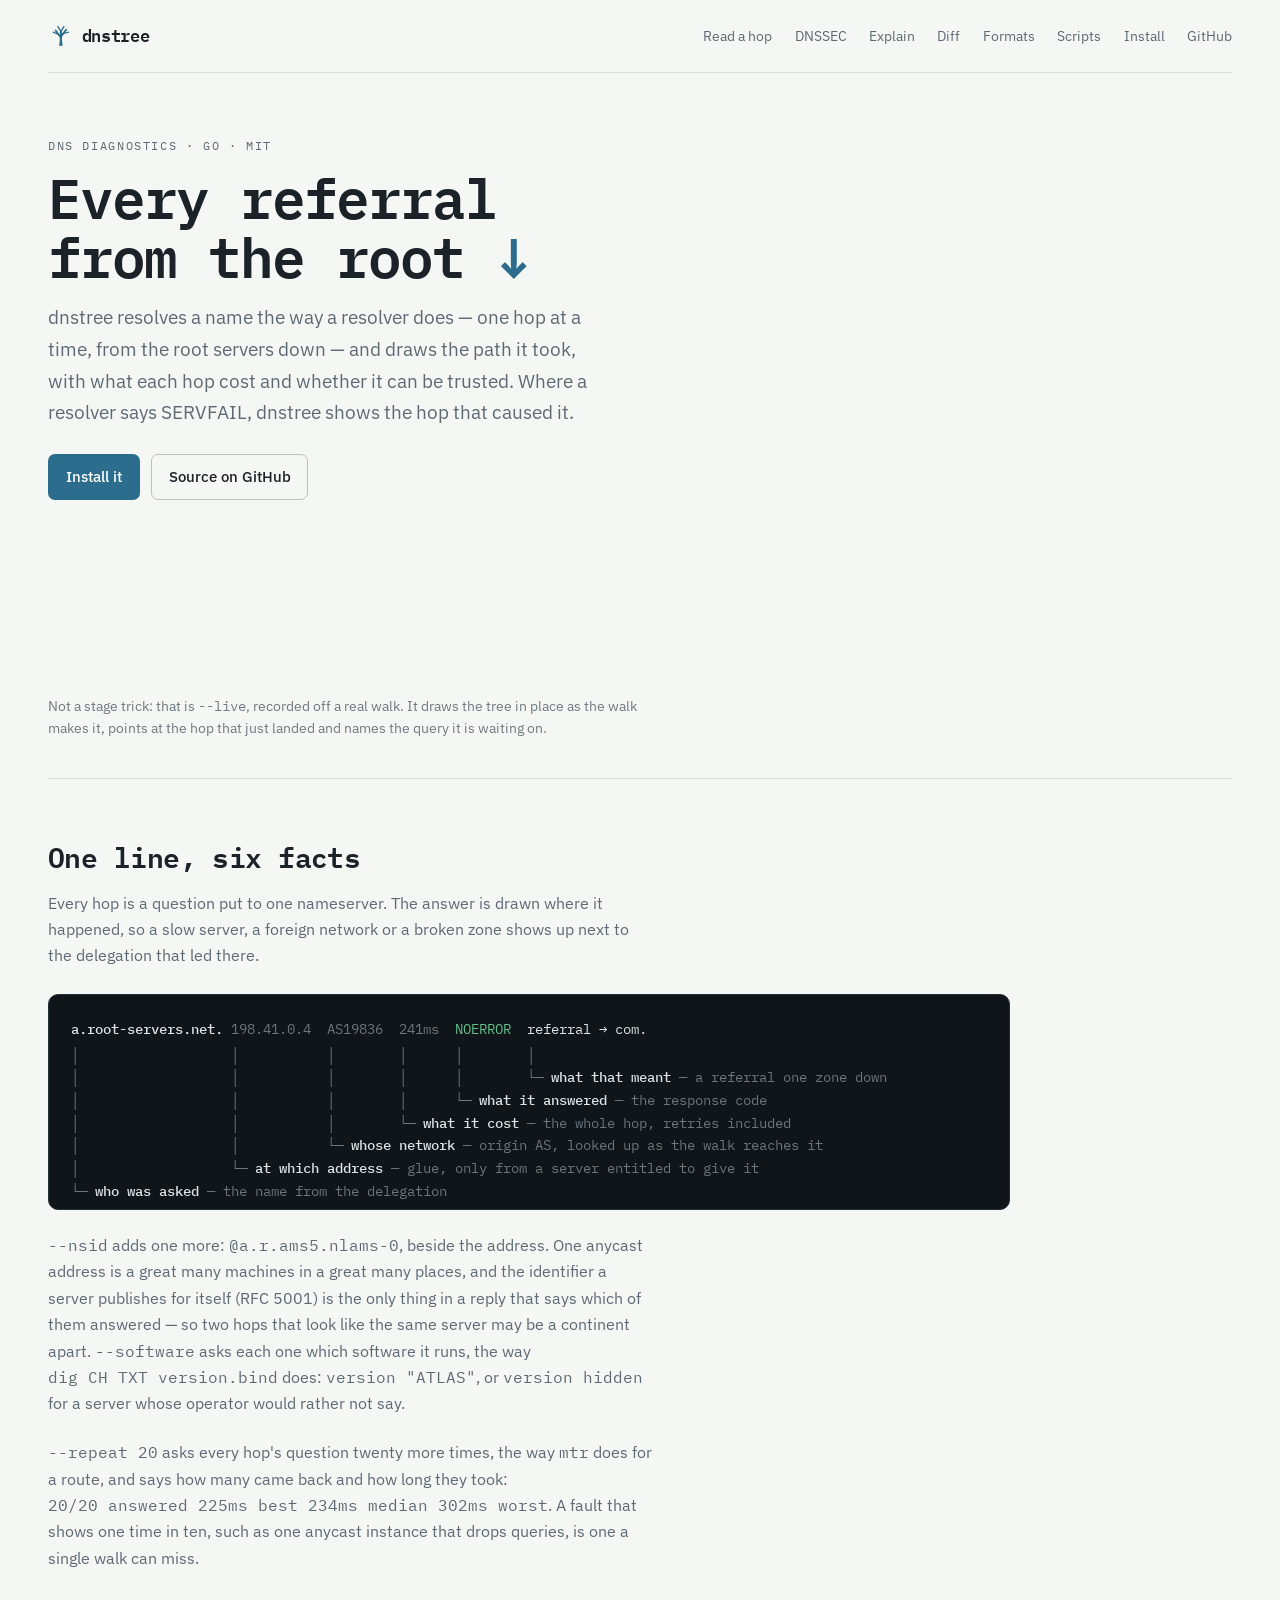
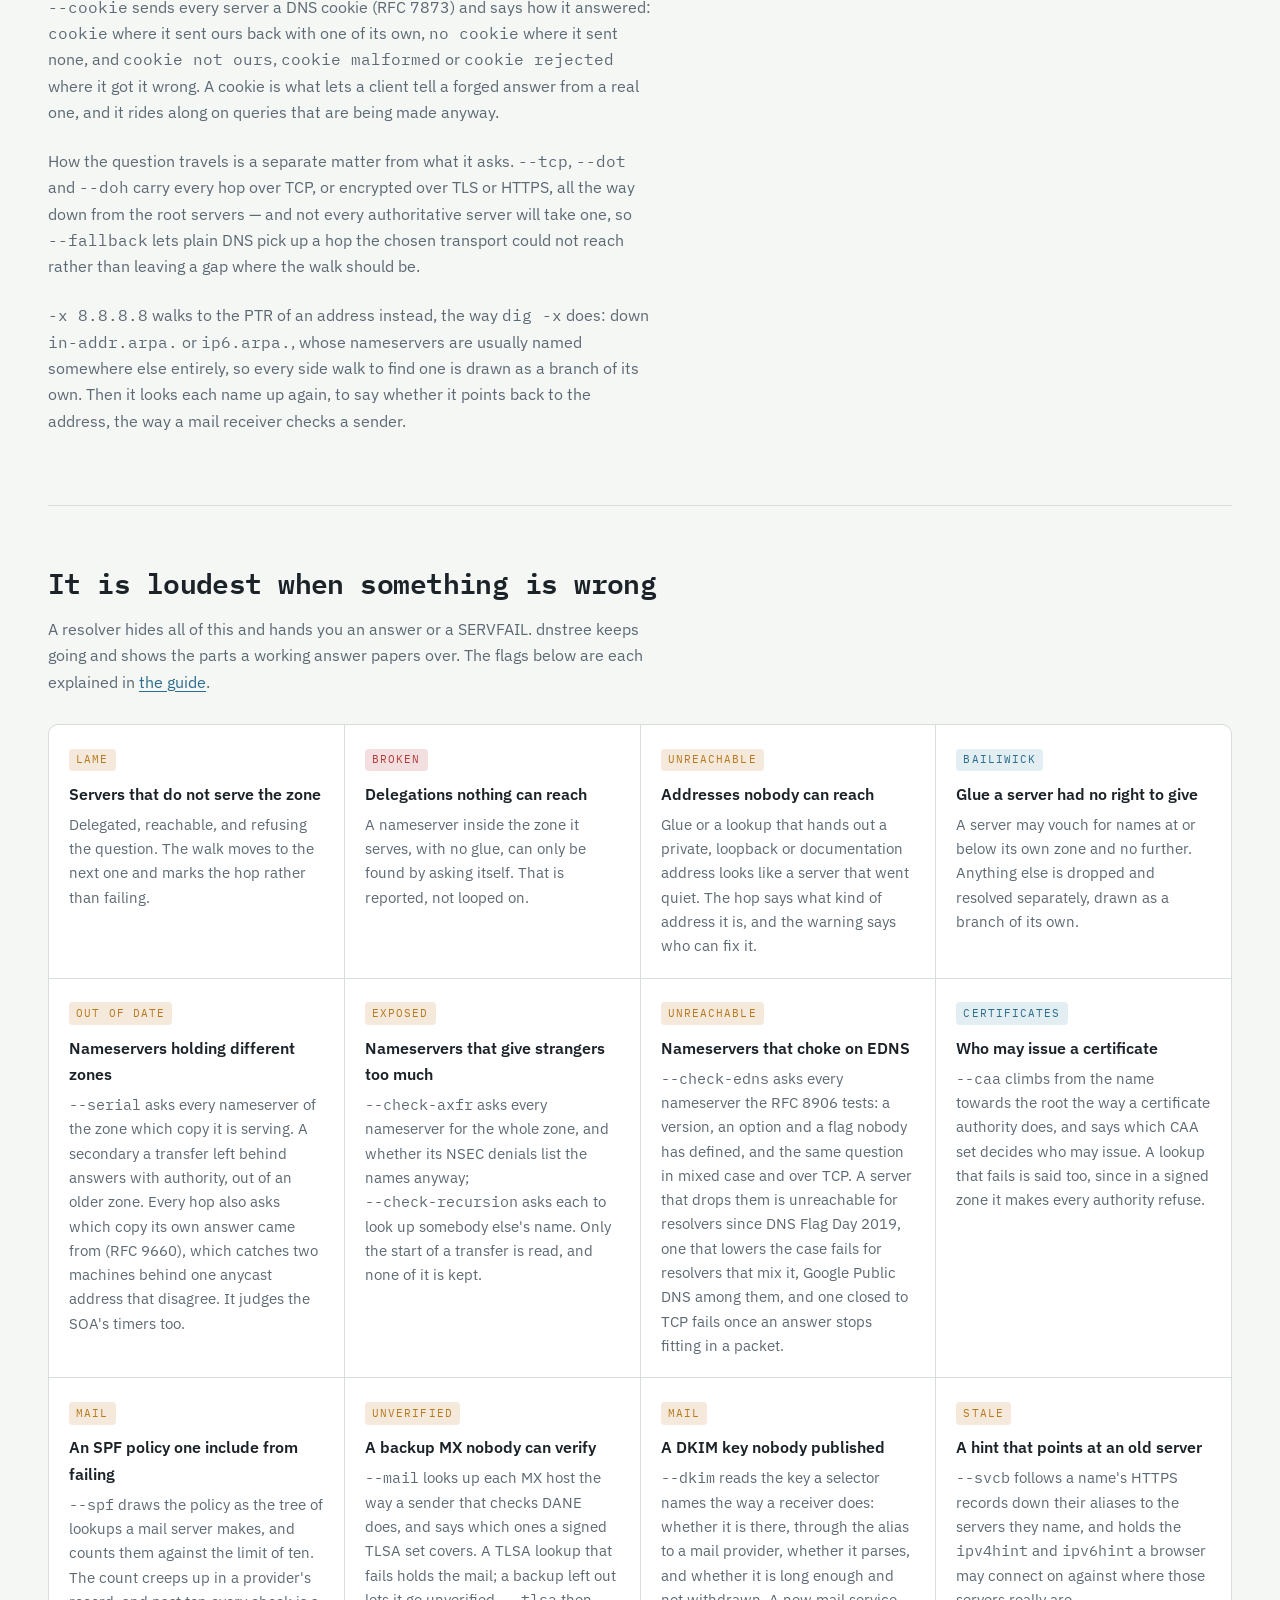
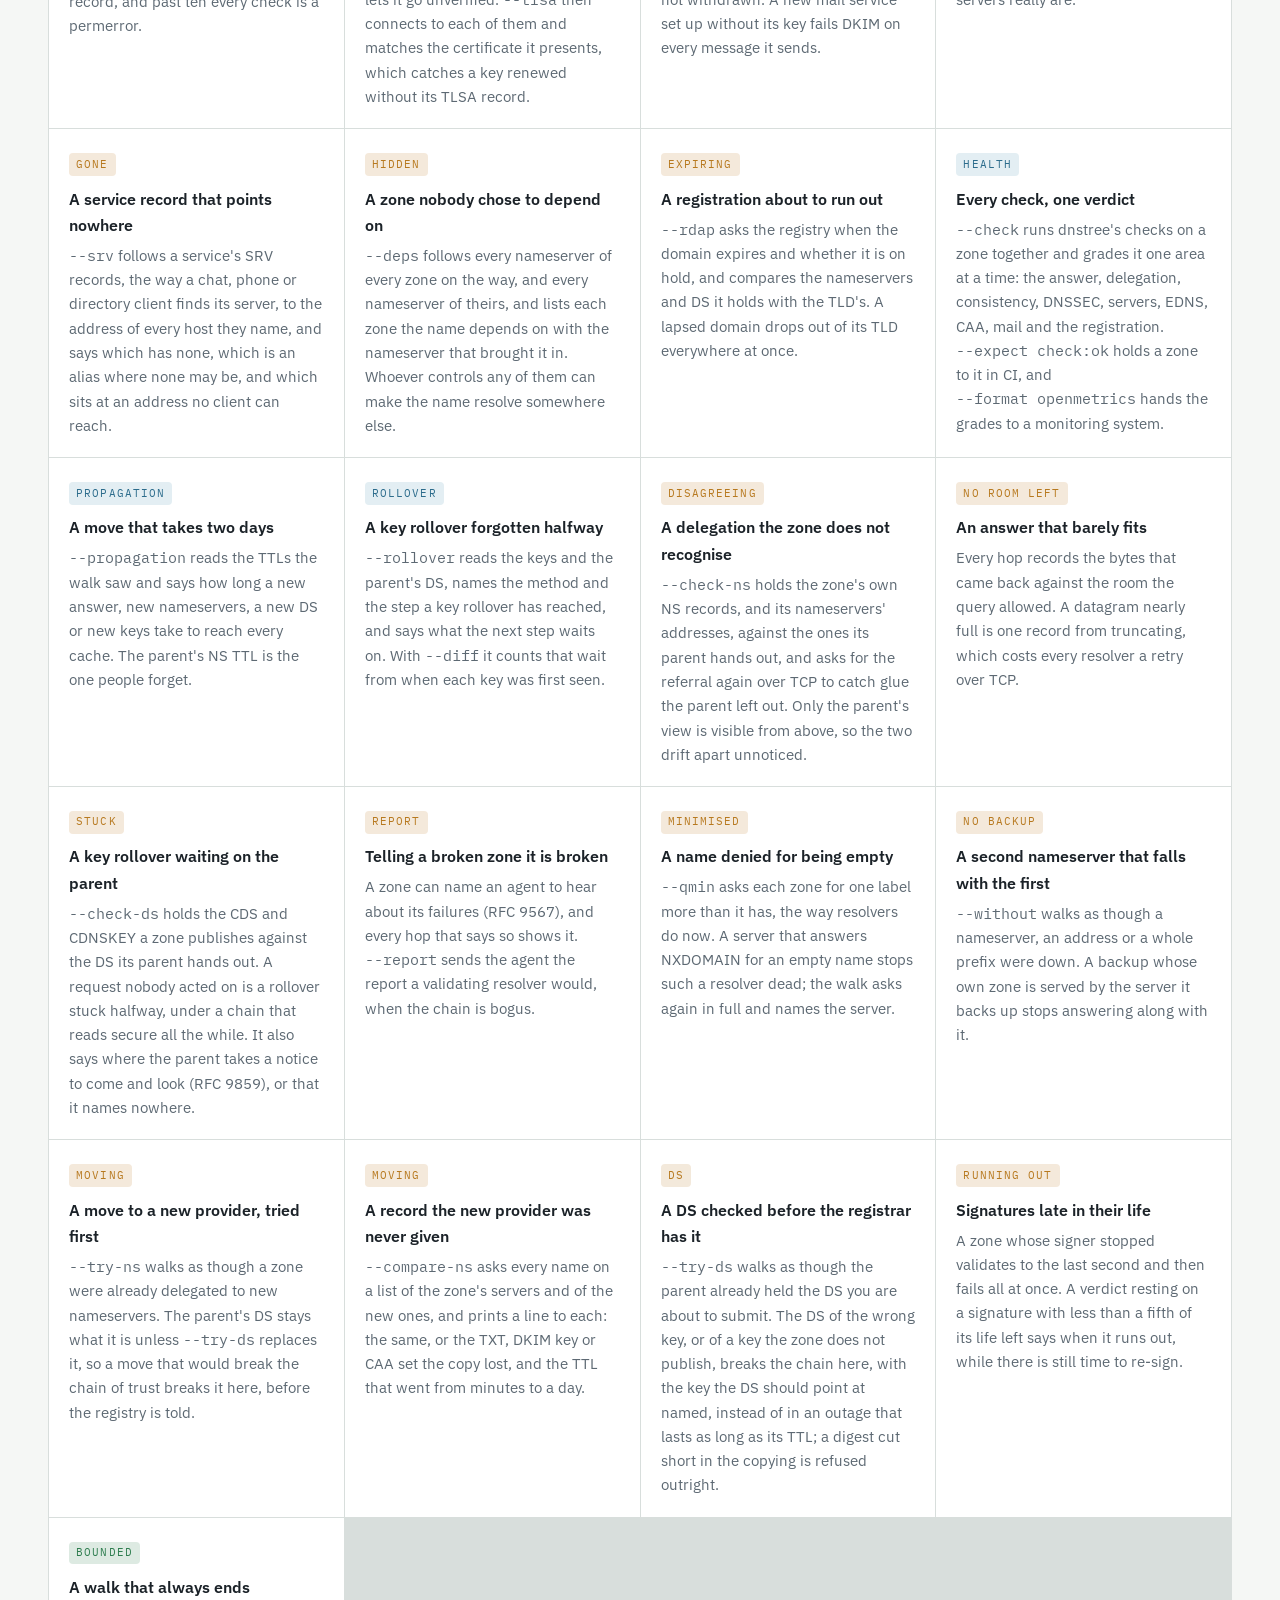
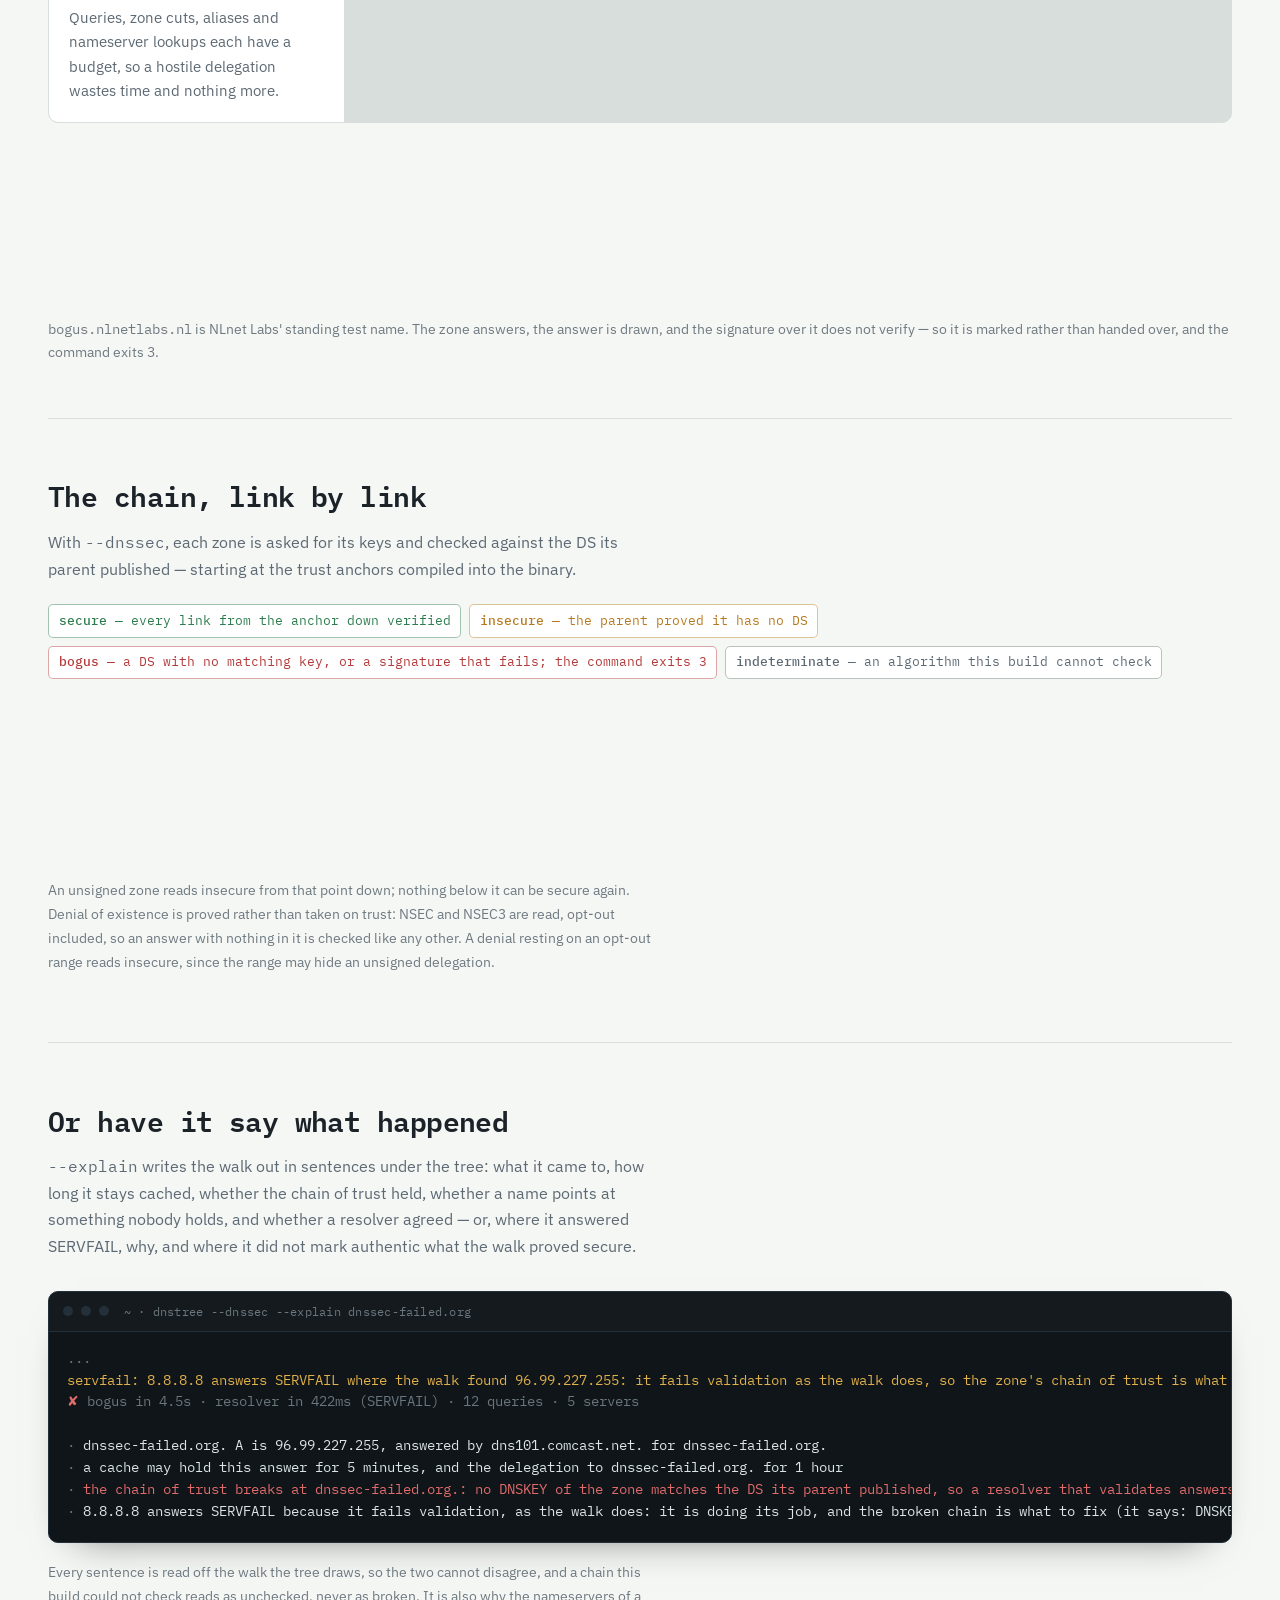
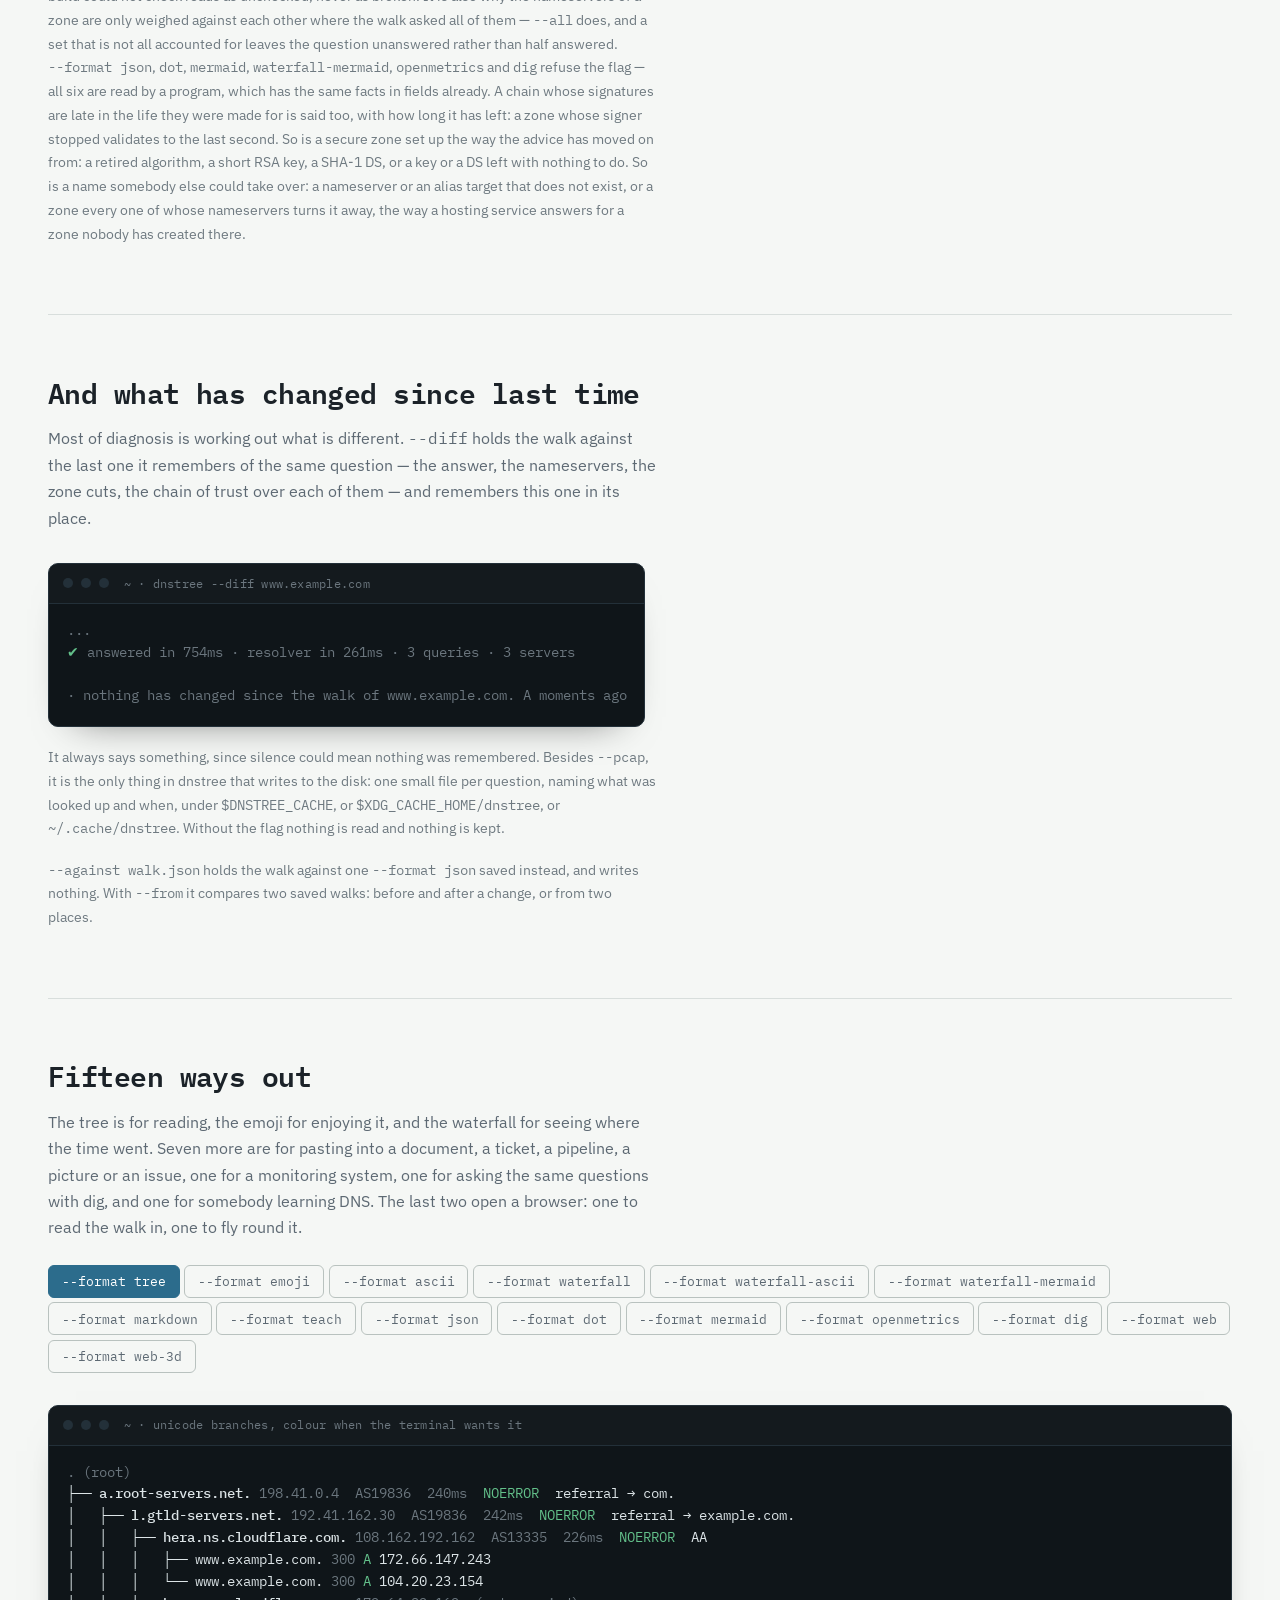
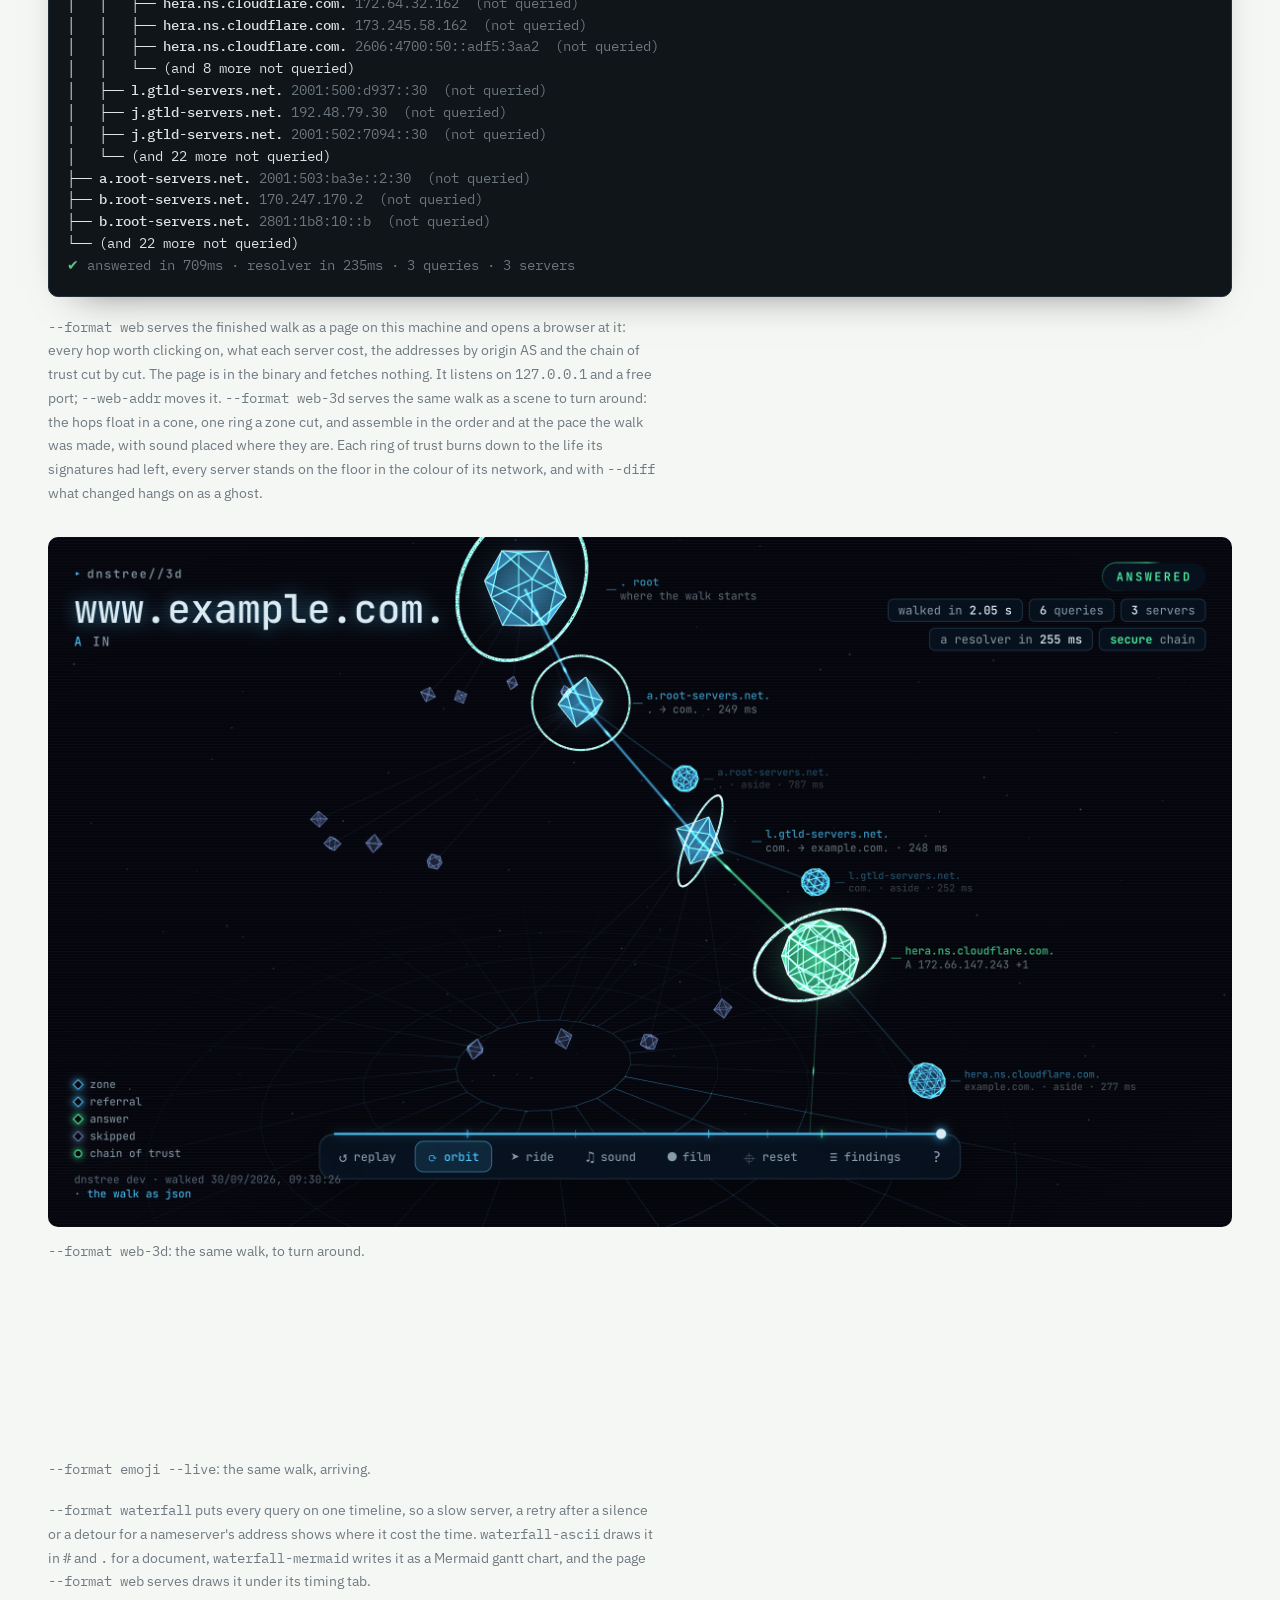
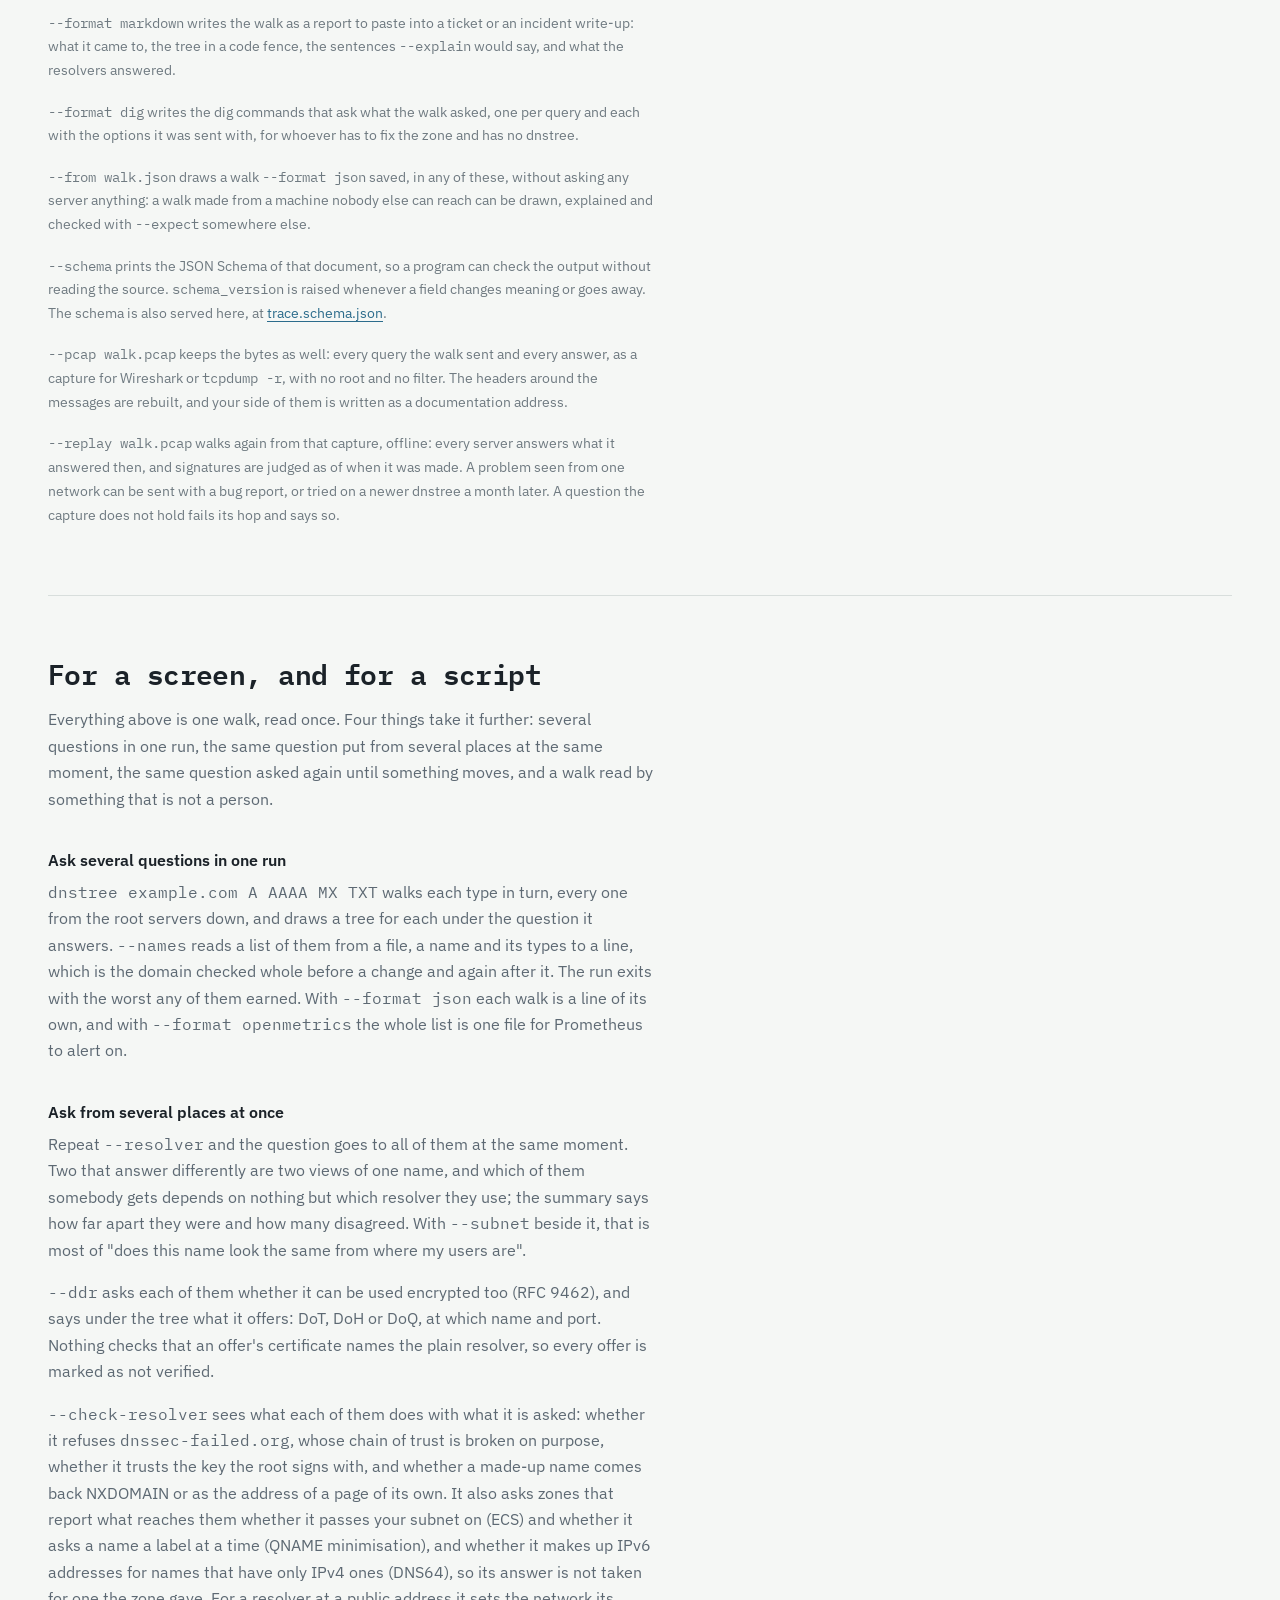
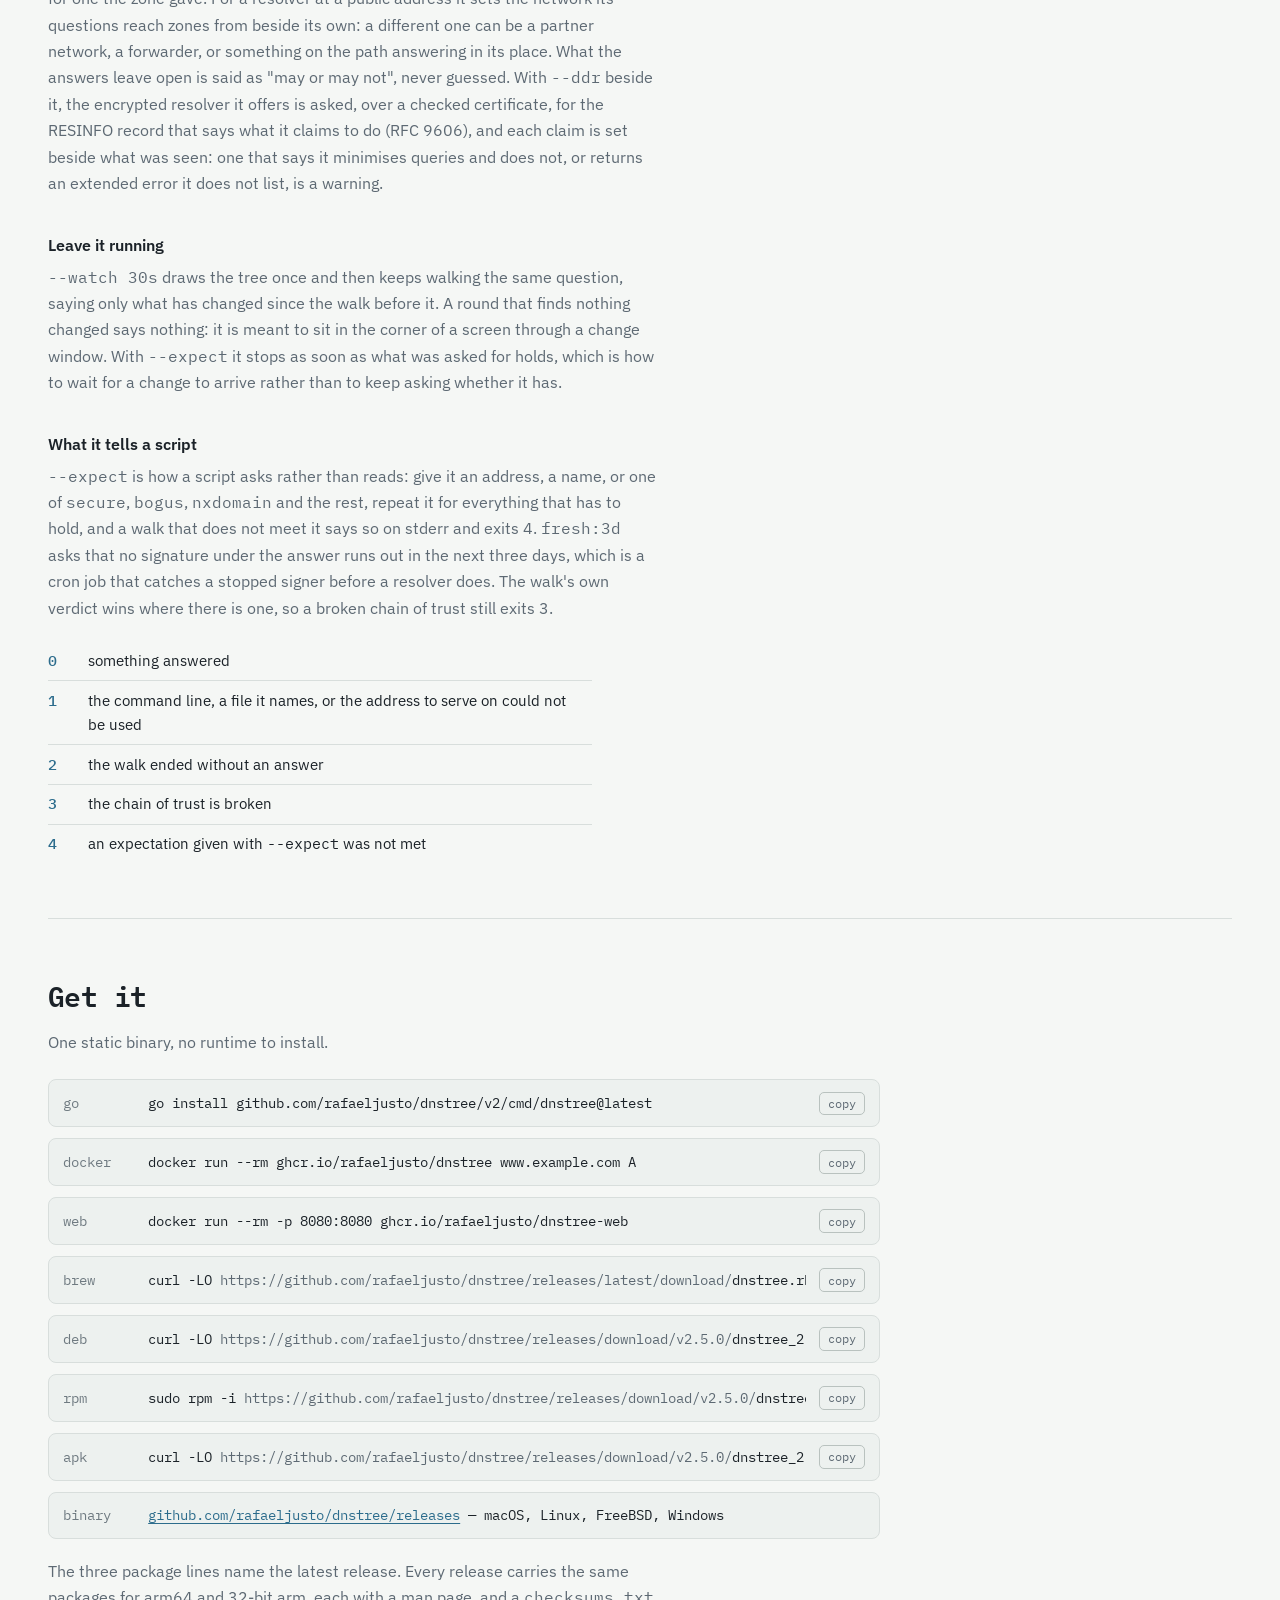
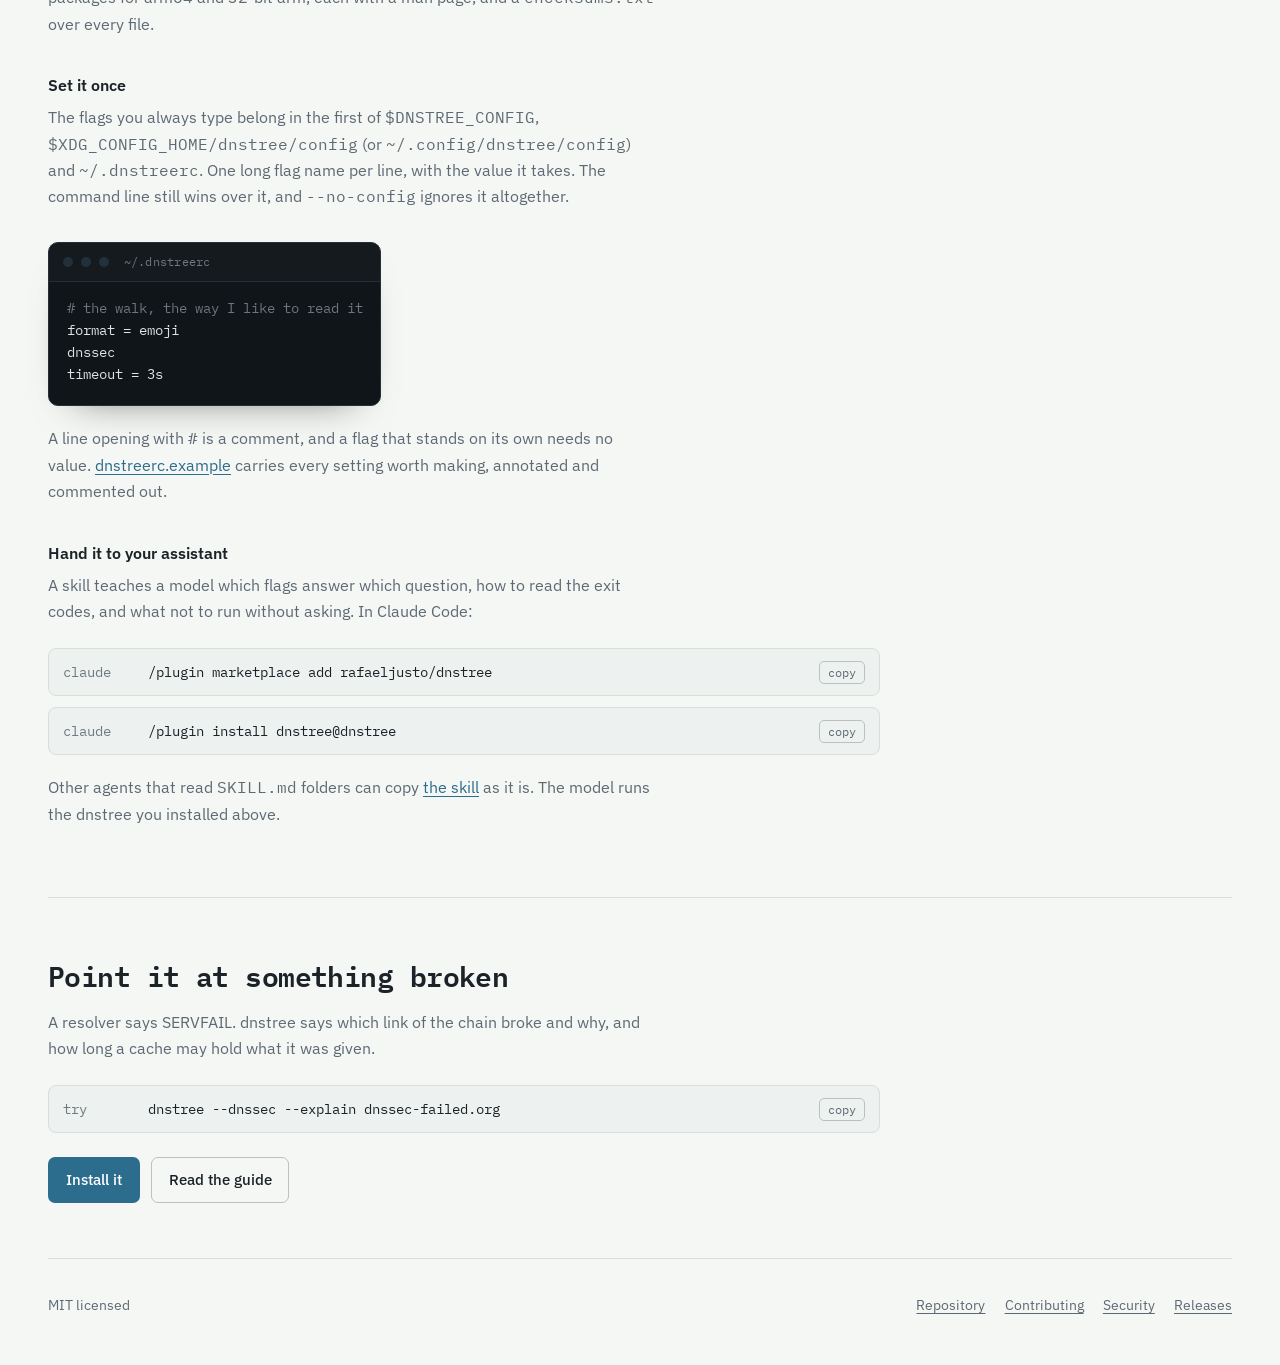
==== docs/index.html @ 25dcdc18 "feat: Say which nameservers lose the case of a question asked in mixed case --check-edns asks each n" ====
<!doctype html>
<html lang="en">
<head>
<meta charset="utf-8">
<meta name="viewport" content="width=device-width,initial-scale=1,viewport-fit=cover">
<title>dnstree</title>
<meta name="description" content="Resolve a name from the root servers down, and draw the path it took. A DNS diagnostic CLI with latency, origin AS and DNSSEC state on every hop.">
<meta property="og:title" content="dnstree">
<meta property="og:description" content="Iterative DNS resolution drawn as a tree: every referral from the root down, with latency, origin AS and DNSSEC state on each hop.">
<meta property="og:type" content="website">
<meta property="og:url" content="https://rafaeljusto.github.io/dnstree/">
<meta property="og:image" content="https://rafaeljusto.github.io/dnstree/social-card.png">
<meta property="og:image:width" content="1200">
<meta property="og:image:height" content="630">
<meta property="og:image:alt" content="dnstree resolving www.example.com from the root servers, each referral with its latency and origin AS.">
<meta name="twitter:card" content="summary_large_image">
<link rel="icon" href="favicon.ico" sizes="32x32">
<link rel="icon" href="mark.svg" type="image/svg+xml">
<link rel="apple-touch-icon" href="apple-touch-icon.png">
<link rel="stylesheet" href="https://fonts.googleapis.com/css2?family=IBM+Plex+Sans:ital,wght@0,400;0,500;0,600;1,400&family=IBM+Plex+Mono:wght@400;500;600&display=swap">
<style>
:root{
  padding-top:env(safe-area-inset-top,0px);
  padding-bottom:env(safe-area-inset-bottom,0px);

  --bg:#F5F7F5; --surface:#FFFFFF; --sunken:#EDF1EF;
  --ink:#1B2228; --muted:#5D6973; --faint:#6F7A81;
  --line:#D8DEDC; --line-strong:#B9C2BF;
  --accent:#2C6C8C; --accent-ink:#FFFFFF; --accent-soft:#E3EEF3;
  --ok:#2E7D4F; --warn:#B7791F; --bad:#B23A3A;

  /* The terminal is an object, not a surface: it keeps its own colours in
     either theme, the way a terminal does on any desk. */
  --term-bg:#0F1519; --term-line:#233039; --term-ink:#DCE4E7; --term-dim:#6B767E;
  --term-ok:#63C08A; --term-warn:#E0B04A; --term-bad:#E06B6B; --term-accent:#72B4D3;
  --rr-a:#63C08A; --rr-aaaa:#72B4D3; --rr-cname:#E39A5C; --rr-txt:#A996E0;

  --max:74rem; --text:38rem;
}
@media (prefers-color-scheme: dark){ :root:not([data-theme="light"]){
  --bg:#12181C; --surface:#182026; --sunken:#0E1418;
  --ink:#E4E9EB; --muted:#98A5AD; --faint:#6B767E;
  --line:#26333A; --line-strong:#3A4A53;
  --accent:#72B4D3; --accent-ink:#0E1418; --accent-soft:#1B3240;
  --ok:#63C08A; --warn:#E0B04A; --bad:#E06B6B;
}}
:root[data-theme="dark"]{
  --bg:#12181C; --surface:#182026; --sunken:#0E1418;
  --ink:#E4E9EB; --muted:#98A5AD; --faint:#6B767E;
  --line:#26333A; --line-strong:#3A4A53;
  --accent:#72B4D3; --accent-ink:#0E1418; --accent-soft:#1B3240;
  --ok:#63C08A; --warn:#E0B04A; --bad:#E06B6B;
}

*{box-sizing:border-box}
html{-webkit-text-size-adjust:100%}
body{
  margin:0; background:var(--bg); color:var(--ink);
  font:400 16px/1.65 "IBM Plex Sans",system-ui,-apple-system,"Segoe UI",sans-serif;
  padding-inline:20px; padding-block:0 0;
  overflow-x:hidden;
}
.wrap{max-width:var(--max); margin-inline:auto}
a{color:var(--accent); text-underline-offset:.2em}
a:focus-visible,button:focus-visible{outline:2px solid var(--accent); outline-offset:3px; border-radius:3px}
code,kbd,.mono{font-family:"IBM Plex Mono",ui-monospace,SFMono-Regular,Menlo,monospace}
p{max-width:var(--text)}
/* A flag broken at its hyphens reads as two words, or as -doh. The narrowest
   screens have no room for the longest path, and a break beats a clipped end. */
:is(p,li,figcaption,td) code{white-space:nowrap}
@media (max-width:340px){ :is(p,li,figcaption,td) code{white-space:normal} }

/* ── masthead ─────────────────────────────────────────────────────────── */
.masthead{
  display:flex; align-items:center; justify-content:space-between; gap:1rem;
  padding-block:1.4rem; border-bottom:1px solid var(--line);
}
.brand{display:flex; align-items:center; gap:.5rem; font-family:"IBM Plex Mono",monospace; font-weight:600; font-size:1.05rem; letter-spacing:-.02em}
.brand .brandmark{width:1.6rem; height:1.6rem; flex:none; color:var(--accent)}
.masthead nav{display:flex; gap:1.4rem; font-size:.9rem}
.masthead nav a{color:var(--muted); text-decoration:none}
.masthead nav a:hover{color:var(--ink)}
@media (max-width:640px){ .masthead nav a[data-optional]{display:none} }

/* ── hero ─────────────────────────────────────────────────────────────── */
.hero{padding-block:3.2rem 2.4rem}
.eyebrow{
  font-family:"IBM Plex Mono",monospace; font-size:.72rem; letter-spacing:.14em;
  text-transform:uppercase; color:var(--muted);
}
h1{
  font-family:"IBM Plex Mono",monospace; font-weight:600;
  font-size:clamp(2.1rem,6.2vw,3.5rem); line-height:1.06; letter-spacing:-.035em;
  margin:.5rem 0 0; text-wrap:balance;
}
h1 .arrow{color:var(--accent)}
.lede{font-size:clamp(1.05rem,2.3vw,1.2rem); color:var(--muted); margin:1rem 0 0; max-width:34rem}
.hero-actions{display:flex; flex-wrap:wrap; gap:.7rem; margin-top:1.6rem; align-items:center}
.btn{
  display:inline-flex; align-items:center; gap:.5rem; padding:.62rem 1.05rem;
  border-radius:7px; font-size:.92rem; font-weight:500; text-decoration:none; border:1px solid transparent;
}
.btn-primary{background:var(--accent); color:var(--accent-ink)}
.btn-primary:hover{filter:brightness(1.08)}
.btn-ghost{border-color:var(--line-strong); color:var(--ink)}
.btn-ghost:hover{background:var(--surface)}

/* ── terminal ─────────────────────────────────────────────────────────── */
.term{
  background:var(--term-bg); border:1px solid var(--term-line); border-radius:10px;
  margin-top:2rem; overflow:hidden; box-shadow:0 18px 40px -28px rgba(0,0,0,.65);
  width:fit-content; max-width:100%;
}
/* Full width: fitted to the tab showing, it would change size on every click. */
.term:has([role=tabpanel]){width:auto}
.term-bar{
  display:flex; align-items:center; gap:.5rem; padding:.6rem .9rem;
  border-bottom:1px solid var(--term-line); background:rgba(255,255,255,.02);
}
.dot{width:10px; height:10px; border-radius:50%; background:var(--term-line)}
.term-title{
  margin-left:.4rem; font-family:"IBM Plex Mono",monospace; font-size:.74rem;
  color:var(--term-dim); letter-spacing:.02em;
  /* A command, so it scrolls like the body below it rather than wrapping at a hyphen. */
  white-space:nowrap; overflow-x:auto; min-width:0; scrollbar-width:none;
}
/* A caption, not a command: it wraps at its spaces, and has no hyphens to split. */
#format-title{white-space:normal}
.term-body{padding:1rem 1.1rem 1.2rem; overflow-x:auto}
pre{
  margin:0; font-family:"IBM Plex Mono",monospace; font-size:clamp(11px,1.45vw,13.5px);
  line-height:1.62; color:var(--term-ink); white-space:pre;
}
.prompt{color:var(--term-dim)}
.prompt b{color:var(--term-accent); font-weight:500}
.z{color:var(--term-dim)} .ns{color:var(--term-ink); font-weight:500}
.ip{color:var(--term-dim)} .asn{color:var(--term-dim)} .rtt{color:var(--term-dim)}
.ok{color:var(--term-ok)} .warn{color:var(--term-warn)} .bad{color:var(--term-bad)}
.dim{color:var(--term-dim)} .note{color:var(--term-ink)}
.a{color:var(--rr-a)} .aaaa{color:var(--rr-aaaa)} .cname{color:var(--rr-cname)} .txt{color:var(--rr-txt)}
.k{color:var(--term-accent)}
/* The mark is braille, which few web fonts carry: every cell is held to one
   character, so the fallback font cannot squash it or push the text beside it. */
.mark i{display:inline-block; width:1ch; font-style:normal; text-align:center; vertical-align:top; overflow:visible} .s{color:var(--rr-a)} .n{color:var(--rr-cname)}

/* ── sections ─────────────────────────────────────────────────────────── */
section{padding-block:3.4rem; border-top:1px solid var(--line)}
h2{
  font-family:"IBM Plex Mono",monospace; font-weight:600; letter-spacing:-.02em;
  font-size:clamp(1.35rem,3vw,1.75rem); margin:0 0 .6rem; text-wrap:balance;
}
h3{font-size:1rem; margin:0 0 .35rem; font-weight:600}
.section-lede{color:var(--muted); margin-top:0}
.term-note{margin:.8rem 0 0; font-size:.86rem; color:var(--faint)}

/* A recorded run. vhs bakes the rings, the rounded corner and the backdrop
   into the file, so this only has to size it. The .gif inside the <video> is
   what a browser that will not play the mp4 falls back to. */
.demo{margin:2rem 0 0}
.demo video,.demo img{display:block; width:auto; max-width:100%; height:auto; margin-inline:auto; border-radius:10px}
.demo figcaption{margin:.8rem 0 0; font-size:.86rem; color:var(--faint)}

/* ── the exploded hop ─────────────────────────────────────────────────── */
.dissect{background:var(--term-bg); border:1px solid var(--term-line); border-radius:10px; padding:1.4rem 0 .4rem; margin-top:1.6rem; overflow-x:auto; width:fit-content; max-width:100%}
.dissect-inner{min-width:60rem; padding-inline:1.4rem; position:relative}
.dissect pre{font-size:14px}
/* The callouts are drawn, not positioned: one elbow per column, rightmost
   first, so no two labels can ever land on top of each other. */
.annot{margin-top:.2rem; font-size:14px; color:var(--term-dim)}
.annot b{color:var(--term-ink); font-weight:500}
.legend{display:none; list-style:none; margin:1.2rem 0 0; padding:0; gap:.7rem 1.4rem; flex-wrap:wrap}
.legend li{font-size:.86rem; color:var(--muted)}
.legend b{color:var(--ink); font-weight:600; font-family:"IBM Plex Mono",monospace}
@media (max-width:760px){
  .dissect{padding-bottom:1.2rem}
  /* the drawn callouts give way to the legend, which needs to wrap */
  .dissect-inner{min-width:0}
  .annot{display:none}
  .legend{display:flex}
}

/* ── finding grid ─────────────────────────────────────────────────────── */
.findings{display:grid; grid-template-columns:repeat(auto-fit,minmax(15rem,1fr)); gap:1px; margin-top:1.8rem; background:var(--line); border:1px solid var(--line); border-radius:10px; overflow:hidden}
.finding{background:var(--surface); padding:1.2rem 1.25rem}
.finding .tag{
  font-family:"IBM Plex Mono",monospace; font-size:.68rem; letter-spacing:.1em; text-transform:uppercase;
  display:inline-block; padding:.15rem .45rem; border-radius:4px; margin-bottom:.6rem;
}
.tag-warn{background:color-mix(in srgb,var(--warn) 16%,transparent); color:var(--warn)}
.tag-bad{background:color-mix(in srgb,var(--bad) 16%,transparent); color:var(--bad)}
.tag-ok{background:color-mix(in srgb,var(--ok) 16%,transparent); color:var(--ok)}
.tag-accent{background:var(--accent-soft); color:var(--accent)}
.finding p{margin:0; font-size:.92rem; color:var(--muted); max-width:none}

/* ── chain ────────────────────────────────────────────────────────────── */
.states{display:flex; flex-wrap:wrap; gap:.5rem; margin-top:1.4rem; padding:0; list-style:none}
.state{
  font-family:"IBM Plex Mono",monospace; font-size:.82rem; padding:.3rem .6rem; border-radius:5px;
  border:1px solid var(--line-strong); color:var(--muted); background:var(--surface);
}
.state b{font-weight:500}
.state.is-ok{border-color:color-mix(in srgb,var(--ok) 45%,transparent); color:var(--ok)}
.state.is-warn{border-color:color-mix(in srgb,var(--warn) 45%,transparent); color:var(--warn)}
.state.is-bad{border-color:color-mix(in srgb,var(--bad) 45%,transparent); color:var(--bad)}

/* ── tabs ─────────────────────────────────────────────────────────────── */
.tabs{display:flex; gap:.3rem; margin-top:1.5rem; flex-wrap:wrap}
.tab{
  font-family:"IBM Plex Mono",monospace; font-size:.84rem; padding:.4rem .8rem; cursor:pointer;
  background:transparent; border:1px solid var(--line-strong); border-radius:6px; color:var(--muted);
}
.tab[aria-selected="true"]{background:var(--accent); border-color:var(--accent); color:var(--accent-ink)}
.panel[hidden]{display:none!important}

/* ── install ──────────────────────────────────────────────────────────── */
.installs{display:grid; grid-template-columns:minmax(0,1fr); gap:.7rem; margin-top:1.5rem; max-width:52rem}
.cmd{
  display:flex; align-items:center; gap:.8rem; background:var(--sunken); border:1px solid var(--line);
  border-radius:8px; padding:.7rem .9rem; font-family:"IBM Plex Mono",monospace; font-size:.85rem;
  min-width:0;
}
.cmd .what{color:var(--faint); flex:0 0 auto; min-width:4.5rem}
/* min-width:0 is what keeps the long command inside the row: without it the
   nowrap code refuses to shrink and widens the whole page. It scrolls in
   place instead. */
.cmd code{flex:1 1 auto; min-width:0; overflow-x:auto; white-space:nowrap; color:var(--ink)}
/* The repeated host carries nothing the reader needs, so it recedes — but it
   stays in the text, because the copy button reads the row it is in. */
.cmd code .host{color:var(--muted)}
/* Not a command to copy, so it wraps rather than scrolls. */
.cmd code.prose{white-space:normal; overflow-wrap:anywhere}
.copy{
  flex:0 0 auto; border:1px solid var(--line-strong); background:transparent; color:var(--muted);
  border-radius:5px; padding:.2rem .5rem; font-size:.74rem; cursor:pointer; font-family:inherit;
}
.copy:hover{color:var(--ink); border-color:var(--ink)}
@media (max-width:560px){ .cmd{flex-wrap:wrap} .cmd .what{min-width:0} .cmd code{flex-basis:100%} }

/* ── exit codes ───────────────────────────────────────────────────────── */
.exits{width:100%; border-collapse:collapse; margin-top:1.3rem; max-width:34rem; font-size:.92rem}
.exits td{padding:.45rem .8rem .45rem 0; border-bottom:1px solid var(--line); vertical-align:top}
.exits td:first-child{font-family:"IBM Plex Mono",monospace; color:var(--accent); width:2.5rem; font-weight:500}
.exits tr:last-child td{border-bottom:0}

/* ── footer ───────────────────────────────────────────────────────────── */
footer{border-top:1px solid var(--line); padding-block:2.2rem 3rem; color:var(--muted); font-size:.88rem}
.foot-row{display:flex; flex-wrap:wrap; gap:.6rem 1.6rem; align-items:baseline; justify-content:space-between}
.foot-links{display:flex; flex-wrap:wrap; gap:1.2rem}
footer a{color:var(--muted)}
footer a:hover{color:var(--ink)}
</style>
</head>
<body>

<div class="wrap">

  <header class="masthead">
    <div class="brand">
      <svg class="brandmark" viewBox="0 0 64 64" aria-hidden="true">
        <g transform="translate(0.25,-1.125)" fill="none" stroke-linecap="round">
          <path fill="currentColor" d="M27.5 58 C29 49 29.4 42 29.5 36 L34.5 36 C34.6 42 35 49 36.5 58 Z"/>
          <path stroke="currentColor" stroke-width="5" d="M32 38 L32 21"/>
          <path stroke="currentColor" stroke-width="3.5" d="M32 22 L24.5 10"/>
          <path stroke="currentColor" stroke-width="3.5" d="M32 22 L39.5 10"/>
          <path stroke="currentColor" stroke-width="4.5" d="M31 36 L19 20"/>
          <path stroke="currentColor" stroke-width="3" d="M26.5 30 L12.5 24"/>
          <path stroke="currentColor" stroke-width="4.5" d="M33 34 L45 18"/>
          <path stroke="currentColor" stroke-width="3" d="M37 28 L51 24"/>
        </g>
      </svg>
      dnstree
    </div>
    <nav>
      <a href="#hop">Read a hop</a>
      <a href="#dnssec" data-optional>DNSSEC</a>
      <a href="#explain" data-optional>Explain</a>
      <a href="#diff" data-optional>Diff</a>
      <a href="#formats" data-optional>Formats</a>
      <a href="#scripts" data-optional>Scripts</a>
      <a href="#install">Install</a>
      <a href="https://github.com/rafaeljusto/dnstree">GitHub</a>
    </nav>
  </header>

  <main>
    <div class="hero">
      <p class="eyebrow">DNS diagnostics · Go · MIT</p>
      <h1>Every referral<br>from the root <span class="arrow">↓</span></h1>
      <p class="lede">
        dnstree resolves a name the way a resolver does — one hop at a time, from the
        root servers down — and draws the path it took, with what each hop cost and
        whether it can be trusted. Where a resolver says SERVFAIL, dnstree shows the
        hop that caused it.
      </p>
      <div class="hero-actions">
        <a class="btn btn-primary" href="#install">Install it</a>
        <a class="btn btn-ghost" href="https://github.com/rafaeljusto/dnstree">Source on GitHub</a>
      </div>

      <figure class="demo">
        <video autoplay muted loop playsinline preload="metadata" aria-label="dnstree --live resolving www.example.com from the root servers, each referral joining the tree as it lands">
          <source src="demo-hero.mp4" type="video/mp4">
          <img src="demo-hero.gif" alt="dnstree --live resolving www.example.com from the root servers, each referral joining the tree as it lands">
        </video>
      </figure>
      <p class="term-note">
        Not a stage trick: that is <code>--live</code>, recorded off a real walk. It draws
        the tree in place as the walk makes it, points at the hop that just landed and
        names the query it is waiting on.
      </p>
    </div>

    <section id="hop">
      <h2>One line, six facts</h2>
      <p class="section-lede">
        Every hop is a question put to one nameserver. The answer is drawn where it
        happened, so a slow server, a foreign network or a broken zone shows up next
        to the delegation that led there.
      </p>

      <div class="dissect">
        <div class="dissect-inner">
          <pre><span class="ns">a.root-servers.net.</span> <span class="ip">198.41.0.4</span>  <span class="asn">AS19836</span>  <span class="rtt">241ms</span>  <span class="ok">NOERROR</span>  <span class="note">referral → com.</span></pre>
          <pre class="annot"><span class="guide" aria-hidden="true">│                   │           │        │      │        │</span>
<span class="guide" aria-hidden="true">│                   │           │        │      │        └─ </span><b>what that meant</b> — a referral one zone down
<span class="guide" aria-hidden="true">│                   │           │        │      └─ </span><b>what it answered</b> — the response code
<span class="guide" aria-hidden="true">│                   │           │        └─ </span><b>what it cost</b> — the whole hop, retries included
<span class="guide" aria-hidden="true">│                   │           └─ </span><b>whose network</b> — origin AS, looked up as the walk reaches it
<span class="guide" aria-hidden="true">│                   └─ </span><b>at which address</b> — glue, only from a server entitled to give it
<span class="guide" aria-hidden="true">└─ </span><b>who was asked</b> — the name from the delegation</pre>
          <ul class="legend">
            <li><b>a.root-servers.net.</b> — who was asked, named by the delegation</li>
            <li><b>198.41.0.4</b> — glue, taken only from a server entitled to give it</li>
            <li><b>AS19836</b> — whose network, looked up as the walk reaches it</li>
            <li><b>241ms</b> — what the hop cost, retries included</li>
            <li><b>NOERROR</b> — what it answered</li>
            <li><b>referral → com.</b> — what that meant</li>
          </ul>
        </div>
      </div>

      <p class="section-lede" style="margin-top:1.4rem">
        <code>--nsid</code> adds one more: <code>@a.r.ams5.nlams-0</code>, beside the
        address. One anycast address is a great many machines in a great many places,
        and the identifier a server publishes for itself (RFC&nbsp;5001) is the only
        thing in a reply that says which of them answered — so two hops that look like
        the same server may be a continent apart. <code>--software</code> asks each
        one which software it runs, the way <code>dig CH TXT version.bind</code> does:
        <code>version "ATLAS"</code>, or <code>version hidden</code> for a server
        whose operator would rather not say.
      </p>

      <p class="section-lede" style="margin-top:1.4rem">
        <code>--repeat 20</code> asks every hop's question twenty more times, the way
        <code>mtr</code> does for a route, and says how many came back and how long they
        took: <code>20/20 answered  225ms best  234ms median  302ms worst</code>. A fault
        that shows one time in ten, such as one anycast instance that drops queries,
        is one a single walk can miss.
      </p>

      <p class="section-lede" style="margin-top:1.4rem">
        <code>--cookie</code> sends every server a DNS cookie (RFC&nbsp;7873) and says how
        it answered: <code>cookie</code> where it sent ours back with one of its own,
        <code>no cookie</code> where it sent none, and <code>cookie not ours</code>,
        <code>cookie malformed</code> or <code>cookie rejected</code> where it got it wrong.
        A cookie is what lets a client tell a forged answer from a real one, and it rides
        along on queries that are being made anyway.
      </p>

      <p class="section-lede" style="margin-top:1.4rem">
        How the question travels is a separate matter from what it asks.
        <code>--tcp</code>, <code>--dot</code> and <code>--doh</code> carry every hop over
        TCP, or encrypted over TLS or HTTPS, all the way down from the root servers — and
        not every authoritative server will take one, so <code>--fallback</code> lets plain
        DNS pick up a hop the chosen transport could not reach rather than leaving a gap
        where the walk should be.
      </p>

      <p class="section-lede" style="margin-top:1.4rem">
        <code>-x 8.8.8.8</code> walks to the PTR of an address instead, the way
        <code>dig -x</code> does: down <code>in-addr.arpa.</code> or <code>ip6.arpa.</code>,
        whose nameservers are usually named somewhere else entirely, so every side walk to
        find one is drawn as a branch of its own. Then it looks each name up again, to say
        whether it points back to the address, the way a mail receiver checks a sender.
      </p>
    </section>

    <section id="broken">
      <h2>It is loudest when something is wrong</h2>
      <p class="section-lede">
        A resolver hides all of this and hands you an answer or a SERVFAIL. dnstree
        keeps going and shows the parts a working answer papers over. The flags
        below are each explained in <a href="https://github.com/rafaeljusto/dnstree/tree/main/docs/guide">the guide</a>.
      </p>

      <div class="findings">
        <div class="finding">
          <span class="tag tag-warn">lame</span>
          <h3>Servers that do not serve the zone</h3>
          <p>Delegated, reachable, and refusing the question. The walk moves to the next one and marks the hop rather than failing.</p>
        </div>
        <div class="finding">
          <span class="tag tag-bad">broken</span>
          <h3>Delegations nothing can reach</h3>
          <p>A nameserver inside the zone it serves, with no glue, can only be found by asking itself. That is reported, not looped on.</p>
        </div>
        <div class="finding">
          <span class="tag tag-warn">unreachable</span>
          <h3>Addresses nobody can reach</h3>
          <p>Glue or a lookup that hands out a private, loopback or documentation address looks like a server that went quiet. The hop says what kind of address it is, and the warning says who can fix it.</p>
        </div>
        <div class="finding">
          <span class="tag tag-accent">bailiwick</span>
          <h3>Glue a server had no right to give</h3>
          <p>A server may vouch for names at or below its own zone and no further. Anything else is dropped and resolved separately, drawn as a branch of its own.</p>
        </div>
        <div class="finding">
          <span class="tag tag-warn">out of date</span>
          <h3>Nameservers holding different zones</h3>
          <p><code>--serial</code> asks every nameserver of the zone which copy it is serving. A secondary a transfer left behind answers with authority, out of an older zone. Every hop also asks which copy its own answer came from (RFC 9660), which catches two machines behind one anycast address that disagree. It judges the SOA's timers too.</p>
        </div>
        <div class="finding">
          <span class="tag tag-warn">exposed</span>
          <h3>Nameservers that give strangers too much</h3>
          <p><code>--check-axfr</code> asks every nameserver for the whole zone, and whether its NSEC denials list the names anyway; <code>--check-recursion</code> asks each to look up somebody else's name. Only the start of a transfer is read, and none of it is kept.</p>
        </div>
        <div class="finding">
          <span class="tag tag-warn">unreachable</span>
          <h3>Nameservers that choke on EDNS</h3>
          <p><code>--check-edns</code> asks every nameserver the RFC 8906 tests: a version, an option and a flag nobody has defined, and the same question in mixed case and over TCP. A server that drops them is unreachable for resolvers since DNS Flag Day 2019, one that lowers the case fails for resolvers that mix it, Google Public DNS among them, and one closed to TCP fails once an answer stops fitting in a packet.</p>
        </div>
        <div class="finding">
          <span class="tag tag-accent">certificates</span>
          <h3>Who may issue a certificate</h3>
          <p><code>--caa</code> climbs from the name towards the root the way a certificate authority does, and says which CAA set decides who may issue. A lookup that fails is said too, since in a signed zone it makes every authority refuse.</p>
        </div>
        <div class="finding">
          <span class="tag tag-warn">mail</span>
          <h3>An SPF policy one include from failing</h3>
          <p><code>--spf</code> draws the policy as the tree of lookups a mail server makes, and counts them against the limit of ten. The count creeps up in a provider's record, and past ten every check is a permerror.</p>
        </div>
        <div class="finding">
          <span class="tag tag-warn">unverified</span>
          <h3>A backup MX nobody can verify</h3>
          <p><code>--mail</code> looks up each MX host the way a sender that checks DANE does, and says which ones a signed TLSA set covers. A TLSA lookup that fails holds the mail; a backup left out lets it go unverified. <code>--tlsa</code> then connects to each of them and matches the certificate it presents, which catches a key renewed without its TLSA record.</p>
        </div>
        <div class="finding">
          <span class="tag tag-warn">mail</span>
          <h3>A DKIM key nobody published</h3>
          <p><code>--dkim</code> reads the key a selector names the way a receiver does: whether it is there, through the alias to a mail provider, whether it parses, and whether it is long enough and not withdrawn. A new mail service set up without its key fails DKIM on every message it sends.</p>
        </div>
        <div class="finding">
          <span class="tag tag-warn">stale</span>
          <h3>A hint that points at an old server</h3>
          <p><code>--svcb</code> follows a name's HTTPS records down their aliases to the servers they name, and holds the <code>ipv4hint</code> and <code>ipv6hint</code> a browser may connect on against where those servers really are.</p>
        </div>
        <div class="finding">
          <span class="tag tag-warn">gone</span>
          <h3>A service record that points nowhere</h3>
          <p><code>--srv</code> follows a service's SRV records, the way a chat, phone or directory client finds its server, to the address of every host they name, and says which has none, which is an alias where none may be, and which sits at an address no client can reach.</p>
        </div>
        <div class="finding">
          <span class="tag tag-warn">hidden</span>
          <h3>A zone nobody chose to depend on</h3>
          <p><code>--deps</code> follows every nameserver of every zone on the way, and every nameserver of theirs, and lists each zone the name depends on with the nameserver that brought it in. Whoever controls any of them can make the name resolve somewhere else.</p>
        </div>
        <div class="finding">
          <span class="tag tag-warn">expiring</span>
          <h3>A registration about to run out</h3>
          <p><code>--rdap</code> asks the registry when the domain expires and whether it is on hold, and compares the nameservers and DS it holds with the TLD's. A lapsed domain drops out of its TLD everywhere at once.</p>
        </div>
        <div class="finding">
          <span class="tag tag-accent">health</span>
          <h3>Every check, one verdict</h3>
          <p><code>--check</code> runs dnstree's checks on a zone together and grades it one area at a time: the answer, delegation, consistency, DNSSEC, servers, EDNS, CAA, mail and the registration. <code>--expect check:ok</code> holds a zone to it in CI, and <code>--format openmetrics</code> hands the grades to a monitoring system.</p>
        </div>
        <div class="finding">
          <span class="tag tag-accent">propagation</span>
          <h3>A move that takes two days</h3>
          <p><code>--propagation</code> reads the TTLs the walk saw and says how long a new answer, new nameservers, a new DS or new keys take to reach every cache. The parent's NS TTL is the one people forget.</p>
        </div>
        <div class="finding">
          <span class="tag tag-accent">rollover</span>
          <h3>A key rollover forgotten halfway</h3>
          <p><code>--rollover</code> reads the keys and the parent's DS, names the method and the step a key rollover has reached, and says what the next step waits on. With <code>--diff</code> it counts that wait from when each key was first seen.</p>
        </div>
        <div class="finding">
          <span class="tag tag-warn">disagreeing</span>
          <h3>A delegation the zone does not recognise</h3>
          <p><code>--check-ns</code> holds the zone's own NS records, and its nameservers' addresses, against the ones its parent hands out, and asks for the referral again over TCP to catch glue the parent left out. Only the parent's view is visible from above, so the two drift apart unnoticed.</p>
        </div>
        <div class="finding">
          <span class="tag tag-warn">no room left</span>
          <h3>An answer that barely fits</h3>
          <p>Every hop records the bytes that came back against the room the query allowed. A datagram nearly full is one record from truncating, which costs every resolver a retry over TCP.</p>
        </div>
        <div class="finding">
          <span class="tag tag-warn">stuck</span>
          <h3>A key rollover waiting on the parent</h3>
          <p><code>--check-ds</code> holds the CDS and CDNSKEY a zone publishes against the DS its parent hands out. A request nobody acted on is a rollover stuck halfway, under a chain that reads secure all the while. It also says where the parent takes a notice to come and look (RFC 9859), or that it names nowhere.</p>
        </div>
        <div class="finding">
          <span class="tag tag-warn">report</span>
          <h3>Telling a broken zone it is broken</h3>
          <p>A zone can name an agent to hear about its failures (RFC 9567), and every hop that says so shows it. <code>--report</code> sends the agent the report a validating resolver would, when the chain is bogus.</p>
        </div>
        <div class="finding">
          <span class="tag tag-warn">minimised</span>
          <h3>A name denied for being empty</h3>
          <p><code>--qmin</code> asks each zone for one label more than it has, the way resolvers do now. A server that answers NXDOMAIN for an empty name stops such a resolver dead; the walk asks again in full and names the server.</p>
        </div>
        <div class="finding">
          <span class="tag tag-warn">no backup</span>
          <h3>A second nameserver that falls with the first</h3>
          <p><code>--without</code> walks as though a nameserver, an address or a whole prefix were down. A backup whose own zone is served by the server it backs up stops answering along with it.</p>
        </div>
        <div class="finding">
          <span class="tag tag-warn">moving</span>
          <h3>A move to a new provider, tried first</h3>
          <p><code>--try-ns</code> walks as though a zone were already delegated to new nameservers. The parent's DS stays what it is unless <code>--try-ds</code> replaces it, so a move that would break the chain of trust breaks it here, before the registry is told.</p>
        </div>
        <div class="finding">
          <span class="tag tag-warn">moving</span>
          <h3>A record the new provider was never given</h3>
          <p><code>--compare-ns</code> asks every name on a list of the zone's servers and of the new ones, and prints a line to each: the same, or the TXT, DKIM key or CAA set the copy lost, and the TTL that went from minutes to a day.</p>
        </div>
        <div class="finding">
          <span class="tag tag-warn">DS</span>
          <h3>A DS checked before the registrar has it</h3>
          <p><code>--try-ds</code> walks as though the parent already held the DS you are about to submit. The DS of the wrong key, or of a key the zone does not publish, breaks the chain here, with the key the DS should point at named, instead of in an outage that lasts as long as its TTL; a digest cut short in the copying is refused outright.</p>
        </div>
        <div class="finding">
          <span class="tag tag-warn">running out</span>
          <h3>Signatures late in their life</h3>
          <p>A zone whose signer stopped validates to the last second and then fails all at once. A verdict resting on a signature with less than a fifth of its life left says when it runs out, while there is still time to re-sign.</p>
        </div>
        <div class="finding">
          <span class="tag tag-ok">bounded</span>
          <h3>A walk that always ends</h3>
          <p>Queries, zone cuts, aliases and nameserver lookups each have a budget, so a hostile delegation wastes time and nothing more.</p>
        </div>
      </div>

      <figure class="demo">
        <video autoplay muted loop playsinline preload="metadata" aria-label="dnstree --dnssec on bogus.nlnetlabs.nl: the chain reads secure down to the zone, whose signature does not verify, and the command exits 3">
          <source src="demo-bogus.mp4" type="video/mp4">
          <img src="demo-bogus.gif" alt="dnstree --dnssec on bogus.nlnetlabs.nl: the chain reads secure down to the zone, whose signature does not verify, and the command exits 3">
        </video>
        <figcaption><code>bogus.nlnetlabs.nl</code> is NLnet Labs' standing test name. The zone answers, the answer is drawn, and the signature over it does not verify — so it is marked rather than handed over, and the command exits <code>3</code>.</figcaption>
      </figure>
    </section>

    <section id="dnssec">
      <h2>The chain, link by link</h2>
      <p class="section-lede">
        With <code>--dnssec</code>, each zone is asked for its keys and checked against the DS
        its parent published — starting at the trust anchors compiled into the binary.
      </p>

      <ul class="states">
        <li class="state is-ok"><b>secure</b> — every link from the anchor down verified</li>
        <li class="state is-warn"><b>insecure</b> — the parent proved it has no DS</li>
        <li class="state is-bad"><b>bogus</b> — a DS with no matching key, or a signature that fails; the command exits <code>3</code></li>
        <li class="state"><b>indeterminate</b> — an algorithm this build cannot check</li>
      </ul>

      <figure class="demo">
        <video autoplay muted loop playsinline preload="metadata" aria-label="dnstree --dnssec on cloudflare.com: every zone cut from the root down tagged secure, with the DNSKEY query that proved it">
          <source src="demo-dnssec.mp4" type="video/mp4">
          <img src="demo-dnssec.gif" alt="dnstree --dnssec on cloudflare.com: every zone cut from the root down tagged secure, with the DNSKEY query that proved it">
        </video>
      </figure>
      <p style="margin-top:1.1rem; font-size:.9rem; color:var(--faint)">
        An unsigned zone reads insecure from that point down; nothing below it can
        be secure again. Denial of existence is proved rather than taken on trust: NSEC and
        NSEC3 are read, opt-out included, so an answer with nothing in it is checked like
        any other. A denial resting on an opt-out range reads insecure, since the range
        may hide an unsigned delegation.
      </p>
    </section>

    <section id="explain">
      <h2>Or have it say what happened</h2>
      <p class="section-lede">
        <code>--explain</code> writes the walk out in sentences under the tree: what it came
        to, how long it stays cached, whether the chain of trust held, whether a name
        points at something nobody holds, and whether a resolver agreed — or, where it
        answered SERVFAIL, why, and where it did not mark authentic what the walk
        proved secure.
      </p>

      <div class="term">
        <div class="term-bar">
          <span class="dot"></span><span class="dot"></span><span class="dot"></span>
          <span class="term-title">~ · dnstree --dnssec --explain dnssec-failed.org</span>
        </div>
        <div class="term-body">
<pre><span class="dim">...</span>
<span class="warn">servfail: 8.8.8.8 answers SERVFAIL where the walk found 96.99.227.255: it fails validation as the walk does, so the zone's chain of trust is what to fix (it says: DNSKEY Missing (9): No DNSKEY matches DS RRs of dnssec-failed.org)</span>
<span class="bad">&#10008;</span> <span class="dim">bogus in 4.5s · resolver in 422ms (SERVFAIL) · 12 queries · 5 servers</span>

<span class="dim">·</span> dnssec-failed.org. A is 96.99.227.255, answered by dns101.comcast.net. for dnssec-failed.org.
<span class="dim">·</span> a cache may hold this answer for 5 minutes, and the delegation to dnssec-failed.org. for 1 hour
<span class="dim">·</span> <span class="bad">the chain of trust breaks at dnssec-failed.org.: no DNSKEY of the zone matches the DS its parent published, so a resolver that validates answers SERVFAIL for this name</span>
<span class="dim">·</span> 8.8.8.8 answers SERVFAIL because it fails validation, as the walk does: it is doing its job, and the broken chain is what to fix (it says: DNSKEY Missing (9): No DNSKEY matches DS RRs of dnssec-failed.org)</pre>
        </div>
      </div>

      <p style="margin-top:1.1rem; font-size:.9rem; color:var(--faint)">
        Every sentence is read off the walk the tree draws, so the two cannot disagree,
        and a chain this build could not check reads as unchecked, never as broken. It is
        also why the nameservers of a zone are only weighed against each other where the walk
        asked all of them — <code>--all</code> does, and a set that is not all accounted for
        leaves the question unanswered rather than half answered.
        <code>--format json</code>, <code>dot</code>, <code>mermaid</code>, <code>waterfall-mermaid</code>,
        <code>openmetrics</code> and <code>dig</code> refuse the flag — all six are read by a program, which has the same facts in fields
        already. A chain whose signatures are late in the life they were made for is said too,
        with how long it has left: a zone whose signer stopped validates to the last second.
        So is a secure zone set up the way the advice has moved on from: a retired algorithm,
        a short RSA key, a SHA-1 DS, or a key or a DS left with nothing to do.
        So is a name somebody else could take over: a nameserver or an alias target that does
        not exist, or a zone every one of whose nameservers turns it away, the way a hosting
        service answers for a zone nobody has created there.
      </p>
    </section>

    <section id="diff">
      <h2>And what has changed since last time</h2>
      <p class="section-lede">
        Most of diagnosis is working out what is different. <code>--diff</code> holds the walk
        against the last one it remembers of the same question — the answer, the nameservers,
        the zone cuts, the chain of trust over each of them — and remembers this one in its
        place.
      </p>

      <div class="term">
        <div class="term-bar">
          <span class="dot"></span><span class="dot"></span><span class="dot"></span>
          <span class="term-title">~ · dnstree --diff www.example.com</span>
        </div>
        <div class="term-body">
<pre><span class="dim">...</span>
<span class="ok">&#10004;</span> <span class="dim">answered in 754ms · resolver in 261ms · 3 queries · 3 servers</span>

<span class="dim">·</span> <span class="dim">nothing has changed since the walk of www.example.com. A moments ago</span></pre>
        </div>
      </div>

      <p style="margin-top:1.1rem; font-size:.9rem; color:var(--faint)">
        It always says something, since silence could mean nothing was remembered. Besides
        <code>--pcap</code>, it is the only thing in dnstree that writes to the disk: one small file per question, naming what
        was looked up and when, under <code>$DNSTREE_CACHE</code>, or
        <code>$XDG_CACHE_HOME/dnstree</code>, or <code>~/.cache/dnstree</code>. Without the flag
        nothing is read and nothing is kept.
      </p>

      <p style="margin-top:1.1rem; font-size:.9rem; color:var(--faint)">
        <code>--against walk.json</code> holds the walk against one <code>--format json</code>
        saved instead, and writes nothing. With <code>--from</code> it compares two saved walks:
        before and after a change, or from two places.
      </p>
    </section>

    <section id="formats">
      <h2>Fifteen ways out</h2>
      <p class="section-lede">
        The tree is for reading, the emoji for enjoying it, and the waterfall for seeing
        where the time went. Seven more are for pasting
        into a document, a ticket, a pipeline, a picture or an issue, one for a monitoring
        system, one for asking the same questions with dig, and one for
        somebody learning DNS.
        The last two open a browser: one to read the walk in, one to fly round it.
      </p>

      <div class="tabs" role="tablist" aria-label="Output formats">
        <button class="tab" role="tab" id="tab-tree" aria-controls="panel-tree" aria-selected="true">--format tree</button>
        <button class="tab" role="tab" id="tab-emoji" aria-controls="panel-emoji" aria-selected="false">--format emoji</button>
        <button class="tab" role="tab" id="tab-ascii" aria-controls="panel-ascii" aria-selected="false">--format ascii</button>
        <button class="tab" role="tab" id="tab-waterfall" aria-controls="panel-waterfall" aria-selected="false">--format waterfall</button>
        <button class="tab" role="tab" id="tab-waterfall-ascii" aria-controls="panel-waterfall-ascii" aria-selected="false">--format waterfall-ascii</button>
        <button class="tab" role="tab" id="tab-waterfall-mermaid" aria-controls="panel-waterfall-mermaid" aria-selected="false">--format waterfall-mermaid</button>
        <button class="tab" role="tab" id="tab-markdown" aria-controls="panel-markdown" aria-selected="false">--format markdown</button>
        <button class="tab" role="tab" id="tab-teach" aria-controls="panel-teach" aria-selected="false">--format teach</button>
        <button class="tab" role="tab" id="tab-json" aria-controls="panel-json" aria-selected="false">--format json</button>
        <button class="tab" role="tab" id="tab-dot" aria-controls="panel-dot" aria-selected="false">--format dot</button>
        <button class="tab" role="tab" id="tab-mermaid" aria-controls="panel-mermaid" aria-selected="false">--format mermaid</button>
        <button class="tab" role="tab" id="tab-openmetrics" aria-controls="panel-openmetrics" aria-selected="false">--format openmetrics</button>
        <button class="tab" role="tab" id="tab-dig" aria-controls="panel-dig" aria-selected="false">--format dig</button>
        <button class="tab" role="tab" id="tab-web" aria-controls="panel-web" aria-selected="false">--format web</button>
        <button class="tab" role="tab" id="tab-web-3d" aria-controls="panel-web-3d" aria-selected="false">--format web-3d</button>
      </div>

      <div class="term">
        <div class="term-bar">
          <span class="dot"></span><span class="dot"></span><span class="dot"></span>
          <span class="term-title" id="format-title">~ · unicode branches, colour when the terminal wants it</span>
        </div>
        <div class="term-body">
          <div class="panel" role="tabpanel" id="panel-tree" aria-labelledby="tab-tree">
<pre><span class="z">. (root)</span>
├── <span class="ns">a.root-servers.net.</span> <span class="ip">198.41.0.4</span>  <span class="asn">AS19836</span>  <span class="rtt">240ms</span>  <span class="ok">NOERROR</span>  referral → com.
│   ├── <span class="ns">l.gtld-servers.net.</span> <span class="ip">192.41.162.30</span>  <span class="asn">AS19836</span>  <span class="rtt">242ms</span>  <span class="ok">NOERROR</span>  referral → example.com.
│   │   ├── <span class="ns">hera.ns.cloudflare.com.</span> <span class="ip">108.162.192.162</span>  <span class="asn">AS13335</span>  <span class="rtt">226ms</span>  <span class="ok">NOERROR</span>  AA
│   │   │   ├── www.example.com. <span class="dim">300</span> <span class="a">A</span> 172.66.147.243
│   │   │   └── www.example.com. <span class="dim">300</span> <span class="a">A</span> 104.20.23.154
│   │   ├── <span class="ns">hera.ns.cloudflare.com.</span> <span class="ip">172.64.32.162</span>  <span class="dim">(not queried)</span>
│   │   ├── <span class="ns">hera.ns.cloudflare.com.</span> <span class="ip">173.245.58.162</span>  <span class="dim">(not queried)</span>
│   │   ├── <span class="ns">hera.ns.cloudflare.com.</span> <span class="ip">2606:4700:50::adf5:3aa2</span>  <span class="dim">(not queried)</span>
│   │   └── (and 8 more not queried)
│   ├── <span class="ns">l.gtld-servers.net.</span> <span class="ip">2001:500:d937::30</span>  <span class="dim">(not queried)</span>
│   ├── <span class="ns">j.gtld-servers.net.</span> <span class="ip">192.48.79.30</span>  <span class="dim">(not queried)</span>
│   ├── <span class="ns">j.gtld-servers.net.</span> <span class="ip">2001:502:7094::30</span>  <span class="dim">(not queried)</span>
│   └── (and 22 more not queried)
├── <span class="ns">a.root-servers.net.</span> <span class="ip">2001:503:ba3e::2:30</span>  <span class="dim">(not queried)</span>
├── <span class="ns">b.root-servers.net.</span> <span class="ip">170.247.170.2</span>  <span class="dim">(not queried)</span>
├── <span class="ns">b.root-servers.net.</span> <span class="ip">2801:1b8:10::b</span>  <span class="dim">(not queried)</span>
└── (and 22 more not queried)
<span class="ok">&#10004;</span> <span class="dim">answered in 709ms · resolver in 235ms · 3 queries · 3 servers</span></pre>
          </div>

          <div class="panel" role="tabpanel" id="panel-emoji" aria-labelledby="tab-emoji" hidden>
<pre>🌍  <span class="z">. (root)</span>
├── 🛰️  <span class="ns">a.root-servers.net.</span> <span class="ip">198.41.0.4</span>  <span class="asn">AS19836</span>  <span class="rtt">250ms</span>  <span class="ok">NOERROR</span>  referral → com.
│   ├── 🛰️  <span class="ns">l.gtld-servers.net.</span> <span class="ip">192.41.162.30</span>  <span class="asn">AS19836</span>  <span class="rtt">246ms</span>  <span class="ok">NOERROR</span>  referral → example.com.
│   │   ├── 🎯  <span class="ns">hera.ns.cloudflare.com.</span> <span class="ip">108.162.192.162</span>  <span class="asn">AS13335</span>  <span class="rtt">221ms</span>  <span class="ok">NOERROR</span>  AA
│   │   │   ├── 📍 www.example.com. <span class="dim">300</span> <span class="a">A</span> 172.66.147.243
│   │   │   └── 📍 www.example.com. <span class="dim">300</span> <span class="a">A</span> 104.20.23.154
│   │   ├── 💤  <span class="ns">hera.ns.cloudflare.com.</span> <span class="ip">172.64.32.162</span>  <span class="dim">(not queried)</span>
│   │   ├── 💤  <span class="ns">hera.ns.cloudflare.com.</span> <span class="ip">173.245.58.162</span>  <span class="dim">(not queried)</span>
│   │   ├── 💤  <span class="ns">hera.ns.cloudflare.com.</span> <span class="ip">2606:4700:50::adf5:3aa2</span>  <span class="dim">(not queried)</span>
│   │   └── 💤  (and 8 more not queried)
│   ├── 💤  <span class="ns">l.gtld-servers.net.</span> <span class="ip">2001:500:d937::30</span>  <span class="dim">(not queried)</span>
│   ├── 💤  <span class="ns">j.gtld-servers.net.</span> <span class="ip">192.48.79.30</span>  <span class="dim">(not queried)</span>
│   ├── 💤  <span class="ns">j.gtld-servers.net.</span> <span class="ip">2001:502:7094::30</span>  <span class="dim">(not queried)</span>
│   └── 💤  (and 22 more not queried)
├── 💤  <span class="ns">a.root-servers.net.</span> <span class="ip">2001:503:ba3e::2:30</span>  <span class="dim">(not queried)</span>
├── 💤  <span class="ns">b.root-servers.net.</span> <span class="ip">170.247.170.2</span>  <span class="dim">(not queried)</span>
├── 💤  <span class="ns">b.root-servers.net.</span> <span class="ip">2801:1b8:10::b</span>  <span class="dim">(not queried)</span>
└── 💤  (and 22 more not queried)
<span class="ok">&#10004;</span> <span class="dim">answered in 717ms · resolver in 237ms · 3 queries · 3 servers</span></pre>
          </div>

          <div class="panel" role="tabpanel" id="panel-ascii" aria-labelledby="tab-ascii" hidden>
<pre>. (root)
|-- a.root-servers.net. 198.41.0.4  AS19836  244ms  NOERROR  referral -&gt; com.
|   |-- l.gtld-servers.net. 192.41.162.30  AS19836  245ms  NOERROR  referral -&gt; example.com.
|   |   |-- hera.ns.cloudflare.com. 108.162.192.162  AS13335  224ms  NOERROR  AA
|   |   |   |-- www.example.com. 300 A 172.66.147.243
|   |   |   `-- www.example.com. 300 A 104.20.23.154
|   |   |-- hera.ns.cloudflare.com. 172.64.32.162  (not queried)
|   |   |-- hera.ns.cloudflare.com. 173.245.58.162  (not queried)
|   |   |-- hera.ns.cloudflare.com. 2606:4700:50::adf5:3aa2  (not queried)
|   |   `-- (and 8 more not queried)
|   |-- l.gtld-servers.net. 2001:500:d937::30  (not queried)
|   |-- j.gtld-servers.net. 192.48.79.30  (not queried)
|   |-- j.gtld-servers.net. 2001:502:7094::30  (not queried)
|   `-- (and 22 more not queried)
|-- a.root-servers.net. 2001:503:ba3e::2:30  (not queried)
|-- b.root-servers.net. 170.247.170.2  (not queried)
|-- b.root-servers.net. 2801:1b8:10::b  (not queried)
`-- (and 22 more not queried)
answered in 714ms | resolver in 235ms | 3 queries | 3 servers</pre>
          </div>

          <div class="panel" role="tabpanel" id="panel-waterfall" aria-labelledby="tab-waterfall" hidden>
<pre>                         <span class="dim">0            1s           2s</span>
<span class="ns">a.root-servers.net.</span>      ████                          <span class="dim">289ms</span>  referral → com.
<span class="ns">a.root-servers.net.</span>          <span class="ok">░░░░░░░░░░</span>                <span class="dim">791ms</span>  <span class="ok">answer</span>  <span class="dim">DNSKEY .</span>  <span class="dim">(truncated over udp; DNSKEY of .)</span>
<span class="ns">l.gtld-servers.net.</span>                    ████            <span class="dim">268ms</span>  referral → example.com.
<span class="ns">l.gtld-servers.net.</span>                        <span class="ok">░░░░</span>        <span class="dim">268ms</span>  <span class="ok">answer</span>  <span class="dim">DNSKEY com.</span>  <span class="dim">(DNSKEY of com.)</span>
<span class="ns">hera.ns.cloudflare.com.</span>                        <span class="ok">███</span>     <span class="dim">241ms</span>  <span class="ok">answer</span>
<span class="ns">hera.ns.cloudflare.com.</span>                           <span class="ok">░░░</span>  <span class="dim">227ms</span>  <span class="ok">answer</span>  <span class="dim">DNSKEY example.com.</span>  <span class="dim">(DNSKEY of example.com.)</span>
<span class="ok">&#10004;</span> <span class="dim">answered in 2.1s · resolver in 252ms · 6 queries · 3 servers</span></pre>
          </div>

          <div class="panel" role="tabpanel" id="panel-waterfall-ascii" aria-labelledby="tab-waterfall-ascii" hidden>
<pre>                         0         500ms    1s
a.root-servers.net.      #####                         243ms  referral -&gt; com.
a.root-servers.net.           ....                     242ms  answer  DNSKEY .  (DNSKEY of .)
l.gtld-servers.net.               #####                251ms  referral -&gt; example.com.
l.gtld-servers.net.                    .....           257ms  answer  DNSKEY com.  (DNSKEY of com.)
hera.ns.cloudflare.com.                     #####      237ms  answer
hera.ns.cloudflare.com.                          ....  232ms  answer  DNSKEY example.com.  (DNSKEY of example.com.)
answered in 1.5s | resolver in 251ms | 6 queries | 3 servers

- www.example.com. A is 104.20.23.154 and 172.66.147.243, answered by hera.ns.cloudflare.com. for example.com.
…</pre>
          </div>

          <div class="panel" role="tabpanel" id="panel-waterfall-mermaid" aria-labelledby="tab-waterfall-mermaid" hidden>
<pre>---
title: <span class="s">"dnstree www.example.com. A"</span>
---
gantt
    dateFormat x
    axisFormat %S.%L s
    todayMarker off
    section .
    a.root-servers.net. referral to com.:0, 242
    a.root-servers.net. answer, DNSKEY .:done, 242, 485
    section com.
    l.gtld-servers.net. referral to example.com.:485, 758
    l.gtld-servers.net. answer, DNSKEY com.:done, 758, 1002
    section example.com.
    hera.ns.cloudflare.com. answer:active, 1003, 1258
    hera.ns.cloudflare.com. answer, DNSKEY example.com.:done, 1257, 1492</pre>
          </div>

          <div class="panel" role="tabpanel" id="panel-markdown" aria-labelledby="tab-markdown" hidden>
<pre>### `www.example.com. A`: answered, secure

walked on 2026-10-29 18:21 UTC

```
. (root)  [secure RSASHA256/SHA256]
├── a.root-servers.net. 198.41.0.4  AS19836  244ms  1175 of 1232 bytes  NOERROR  DO  referral → com.  [secure ECDSAP256SHA256/SHA256]
│   ├── a.root-servers.net. 198.41.0.4  AS19836  243ms  NOERROR  AA DO  (DNSKEY of .)
│   ├── l.gtld-servers.net. 192.41.162.30  AS19836  246ms  NOERROR  DO  referral → example.com.  [secure ECDSAP256SHA256/SHA256]
│   │   ├── l.gtld-servers.net. 192.41.162.30  AS19836  245ms  NOERROR  AA DO  (DNSKEY of com.)
│   │   ├── hera.ns.cloudflare.com. 108.162.192.162  AS13335  227ms  NOERROR  AA DO  [secure ECDSAP256SHA256]
│   │   │   ├── www.example.com. 300 A 104.20.23.154
│   │   │   ├── www.example.com. 300 A 172.66.147.243
│   │   │   └── hera.ns.cloudflare.com. 108.162.192.162  AS13335  256ms  NOERROR  AA DO  (DNSKEY of example.com.)
…
✔ answered in 1.5s · resolver in 241ms · 6 queries · 3 servers
```

**what happened**

- www.example.com. A is 104.20.23.154 and 172.66.147.243, answered by hera.ns.cloudflare.com. for example.com.
- a cache may hold this answer for 5 minutes, and the delegation to example.com. for 2 days
- the chain of trust holds from the root to example.com., signed with ECDSAP256SHA256
…

**resolvers**

| resolver | answer | time |
| --- | --- | --- |
| 8.8.8.8 | agrees | 241ms |</pre>
          </div>

          <div class="panel" role="tabpanel" id="panel-teach" aria-labelledby="tab-teach" hidden>
<pre>how dnstree found www.example.com. A, one hop at a time

1. dnstree starts at the root, the zone at the top of every name. it knows
   the addresses of the root servers from the list it starts with, and asked
   a.root-servers.net. (198.41.0.4) for www.example.com. A. the root's key
   is the one every validating resolver is set up to trust (the trust
   anchor), so the chain of trust starts here. the root does not hold the
   answer, but knows who runs com.: it answered with a referral to 13
   servers: l.gtld-servers.net., j.gtld-servers.net., h.gtld-servers.net.
   and 10 more. it gave their addresses along with their names (glue), so
   there was nothing more to look up. a resolver may keep this referral for
   2 days, so a change of nameservers takes that long to reach everyone. the
   chain of trust reaches com.: the zone above signed a DS record, a digest
   of com.'s key, and the key matched it. that is how one zone vouches for
   the next. to check signatures, it also asked the same server for the keys
   of the root (DNSKEY).

2. it asked l.gtld-servers.net. (192.41.162.30), one of the 13 servers the
   referral named for com., for www.example.com. A. com. does not hold the
   answer, but knows who runs example.com.: it answered with a referral to 2
   servers: hera.ns.cloudflare.com. and elliott.ns.cloudflare.com. it gave
   their addresses too. a resolver may keep it for 2 days. the chain of
   trust reaches example.com.: the DS the zone above signed matched its key.
   it asked for the keys of com. too.

3. it asked hera.ns.cloudflare.com. (108.162.192.162), one of the 2 servers
   the referral named for example.com., for www.example.com. A. example.com.
   holds the answer: www.example.com. 300 A 172.66.147.243 and
   www.example.com. 300 A 104.20.23.154. it said so with authority (the AA
   flag), since it serves the zone itself. it asked for the keys of
   example.com. too.

that is the end of the walk: www.example.com. A is 172.66.147.243 and
104.20.23.154.
✔ answered in 1.4s · resolver in 237ms · 6 queries · 3 servers</pre>
          </div>

          <div class="panel" role="tabpanel" id="panel-json" aria-labelledby="tab-json" hidden>
<pre>{
  <span class="k">"schema_version"</span>: <span class="n">5</span>,
  <span class="k">"question"</span>: { <span class="k">"name"</span>: <span class="s">"www.example.com."</span>, <span class="k">"type"</span>: <span class="s">"A"</span>, <span class="k">"class"</span>: <span class="s">"IN"</span> },
  <span class="k">"elapsed_ms"</span>: <span class="n">745.333</span>,
  <span class="k">"started"</span>: <span class="s">"2026-09-25T12:43:35.754956Z"</span>,
  <span class="k">"resolvers"</span>: [ { <span class="k">"server"</span>: { <span class="k">"ip"</span>: <span class="s">"8.8.8.8"</span>, <span class="k">"port"</span>: <span class="n">53</span> }, <span class="k">"elapsed_ms"</span>: <span class="n">257.778</span>, <span class="k">"match"</span>: <span class="s">"same"</span>, … } ],
  <span class="k">"root"</span>: {
    <span class="k">"zone"</span>: <span class="s">"."</span>,
    <span class="k">"kind"</span>: <span class="s">"zone"</span>,
    <span class="k">"children"</span>: [
      {
        <span class="k">"zone"</span>: <span class="s">"."</span>,
        <span class="k">"kind"</span>: <span class="s">"referral"</span>,
        <span class="k">"server"</span>: { <span class="k">"name"</span>: <span class="s">"a.root-servers.net."</span>, <span class="k">"ip"</span>: <span class="s">"198.41.0.4"</span>, <span class="k">"port"</span>: <span class="n">53</span>, <span class="k">"asn"</span>: { <span class="k">"number"</span>: <span class="n">19836</span>, … } },
        <span class="k">"asked"</span>: { <span class="k">"name"</span>: <span class="s">"www.example.com."</span>, <span class="k">"type"</span>: <span class="s">"A"</span> },
        <span class="k">"proto"</span>: <span class="s">"udp"</span>,
        <span class="k">"rtt_ms"</span>: <span class="n">257.226</span>,
        <span class="k">"size_bytes"</span>: <span class="n">840</span>,
        <span class="k">"limit_bytes"</span>: <span class="n">1232</span>,
        <span class="k">"rcode"</span>: <span class="s">"NOERROR"</span>,
        <span class="k">"flags"</span>: { <span class="k">"edns"</span>: <span class="n">true</span> },
        <span class="k">"delegation"</span>: { <span class="k">"zone"</span>: <span class="s">"com."</span>, <span class="k">"ttl"</span>: <span class="n">172800</span>, <span class="k">"ns"</span>: [ <span class="s">"l.gtld-servers.net."</span>, … ], … },
        <span class="k">"children"</span>: [ … ]
      },
      …
    ]
  }
}</pre>
          </div>

          <div class="panel" role="tabpanel" id="panel-dot" aria-labelledby="tab-dot" hidden>
<pre>digraph dnstree {
	rankdir=LR;
	node [shape=box, style=rounded, fontname=<span class="s">"monospace"</span>, fontsize=10];
	edge [fontname=<span class="s">"monospace"</span>, fontsize=9];
	label=<span class="s">"dnstree www.example.com. A\n8.8.8.8 answered in 234ms"</span>;
	labelloc=t;

	subgraph cluster_0 {
		label=<span class="s">"."</span>;
		style=dashed;
		color=gray60;
		n0 [label=<span class="s">"."</span>, shape=oval, color=gray40];
		n1 [label=<span class="s">"a.root-servers.net.\n198.41.0.4\nAS19836\nNOERROR referral"</span>];
		…
	}

	subgraph cluster_1 {
		label=<span class="s">"com."</span>;
		style=dashed;
		color=gray60;
		n2 [label=<span class="s">"l.gtld-servers.net.\n192.41.162.30\nAS19836\nNOERROR referral"</span>];
		…
	}

	subgraph cluster_2 {
		label=<span class="s">"example.com."</span>;
		style=dashed;
		color=gray60;
		n3 [label=<span class="s">"hera.ns.cloudflare.com.\n108.162.192.162\nAS13335\nNOERROR answer\nwww.example.com. A 104.20.23.154\nwww.example.com. A 172.66.147.243"</span>, color=darkgreen];
		…
	}

	n0 -&gt; n1 [label=<span class="s">"248ms"</span>];
	n1 -&gt; n2 [label=<span class="s">"244ms"</span>];
	n2 -&gt; n3 [label=<span class="s">"222ms"</span>];
	…
}</pre>
          </div>

          <div class="panel" role="tabpanel" id="panel-mermaid" aria-labelledby="tab-mermaid" hidden>
<pre>---
title: <span class="s">"dnstree www.example.com. A"</span>
---
flowchart LR
    subgraph z0 [<span class="s">"."</span>]
        n0([<span class="s">". (root)"</span>])
        n1[<span class="s">"a.root-servers.net.&lt;br/&gt;198.41.0.4&lt;br/&gt;NOERROR referral to com."</span>]
        …
    end
    subgraph z1 [<span class="s">"com."</span>]
        n2[<span class="s">"l.gtld-servers.net.&lt;br/&gt;192.41.162.30&lt;br/&gt;NOERROR referral to example.com.&lt;br/&gt;(asked again after a silence)"</span>]
        …
    end
    subgraph z2 [<span class="s">"example.com."</span>]
        n3[<span class="s">"hera.ns.cloudflare.com.&lt;br/&gt;108.162.192.162&lt;br/&gt;NOERROR answer&lt;br/&gt;www.example.com. A 172.66.147.243&lt;br/&gt;www.example.com. A 104.20.23.154"</span>]
        …
    end
    n0 --&gt;|<span class="s">"175ms"</span>| n1
    n1 --&gt;|<span class="s">"2.19s"</span>| n2
    n2 --&gt;|<span class="s">"14ms"</span>| n3
    …</pre>
          </div>

          <div class="panel" role="tabpanel" id="panel-openmetrics" aria-labelledby="tab-openmetrics" hidden>
<pre># TYPE dnstree_result gauge
dnstree_result{name="www.example.com.",type="A",kind="answer"} 1
…
# TYPE dnstree_walk_seconds gauge
dnstree_walk_seconds{name="www.example.com.",type="A"} 1.9746477919999998
# TYPE dnstree_queries gauge
dnstree_queries{name="www.example.com.",type="A"} 6
# TYPE dnstree_failed_queries gauge
dnstree_failed_queries{name="www.example.com.",type="A"} 0
# TYPE dnstree_hop_seconds gauge
dnstree_hop_seconds{name="www.example.com.",type="A",zone=".",server="a.root-servers.net.",address="198.41.0.4",asked="www.example.com."} 0.245787625
dnstree_hop_seconds{name="www.example.com.",type="A",zone="com.",server="l.gtld-servers.net.",address="192.41.162.30",asked="www.example.com."} 0.244679917
dnstree_hop_seconds{name="www.example.com.",type="A",zone="example.com.",server="hera.ns.cloudflare.com.",address="108.162.192.162",asked="www.example.com."} 0.232406958
# TYPE dnstree_dnssec gauge
dnstree_dnssec{name="www.example.com.",type="A",state="secure"} 1
…
# TYPE dnstree_signature_left_seconds gauge
dnstree_signature_left_seconds{name="www.example.com.",type="A"} 90001.49201
# TYPE dnstree_answer_ttl_seconds gauge
dnstree_answer_ttl_seconds{name="www.example.com.",type="A"} 300
# TYPE dnstree_resolver_seconds gauge
dnstree_resolver_seconds{name="www.example.com.",type="A",resolver="8.8.8.8"} 0.244470625
# TYPE dnstree_resolver_agrees gauge
dnstree_resolver_agrees{name="www.example.com.",type="A",resolver="8.8.8.8"} 1
# TYPE dnstree_resolver_ttl_seconds gauge
dnstree_resolver_ttl_seconds{name="www.example.com.",type="A",resolver="8.8.8.8"} 300
# TYPE dnstree_warnings gauge
dnstree_warnings{name="www.example.com.",type="A"} 0
# EOF</pre>
          </div>

          <div class="panel" role="tabpanel" id="panel-dig" aria-labelledby="tab-dig" hidden>
<pre><span class="dim"># dnstree www.example.com. A, as dig commands</span>
<span class="dim"># . at a.root-servers.net.: referral to com.</span>
dig @198.41.0.4 www.example.com. A +norecurse +bufsize=1232 +dnssec
<span class="dim"># . at a.root-servers.net.: aside, answer, DNSKEY of .</span>
dig @198.41.0.4 . DNSKEY +norecurse +bufsize=1232 +dnssec
<span class="dim"># com. at l.gtld-servers.net.: referral to example.com.</span>
dig @192.41.162.30 www.example.com. A +norecurse +bufsize=1232 +dnssec
<span class="dim"># com. at l.gtld-servers.net.: aside, answer, DNSKEY of com.</span>
dig @192.41.162.30 com. DNSKEY +norecurse +bufsize=1232 +dnssec
<span class="dim"># example.com. at hera.ns.cloudflare.com.: answer</span>
dig @108.162.192.162 www.example.com. A +norecurse +bufsize=1232 +dnssec
<span class="dim"># example.com. at hera.ns.cloudflare.com.: aside, answer, DNSKEY of example.com.</span>
dig @108.162.192.162 example.com. DNSKEY +norecurse +bufsize=1232 +dnssec</pre>
          </div>

          <div class="panel" role="tabpanel" id="panel-web" aria-labelledby="tab-web" hidden>
<pre><span class="prompt">$ <b>dnstree --format web --dnssec www.example.com</b></span>
<span class="k mark"><i> </i><i> </i><i> </i><i> </i><i> </i><i> </i><i> </i><i> </i><i>⣶</i><i>⡄</i><i> </i><i> </i><i>⢀</i><i>⣶</i><i> </i><i> </i><i> </i><i> </i></span>
<span class="k mark"><i> </i><i> </i><i> </i><i> </i><i> </i><i> </i><i>⢀</i><i> </i><i>⠈</i><i>⢿</i><i>⣆</i><i>⣠</i><i>⡿</i><i>⠃</i><i>⢀</i><i>⣤</i><i>⡀</i><i> </i></span>
<span class="k mark"><i> </i><i> </i><i> </i><i> </i><i>⣀</i><i>⡀</i><i>⢿</i><i>⣷</i><i>⡀</i><i> </i><i>⣿</i><i>⣿</i><i>⠁</i><i>⣠</i><i>⣿</i><i>⠟</i><i>⣀</i><i>⣀</i></span>
<span class="k mark"><i> </i><i> </i><i> </i><i> </i><i>⠉</i><i>⠛</i><i>⠳</i><i>⢿</i><i>⣿</i><i>⣆</i><i>⣿</i><i>⣿</i><i>⣼</i><i>⡿</i><i>⠟</i><i>⠛</i><i>⠋</i><i>⠉</i></span>   <b>www.example.com. A</b><span class="dim"> · drawn as a page to read</span>
<span class="k mark"><i> </i><i> </i><i> </i><i> </i><i> </i><i> </i><i> </i><i> </i><i>⠈</i><i>⢿</i><i>⣿</i><i>⣿</i><i>⠟</i><i> </i><i> </i><i> </i><i> </i><i> </i></span>   the walk is at <span class="k">http://127.0.0.1:59981/</span>
<span class="k mark"><i> </i><i> </i><i> </i><i> </i><i> </i><i> </i><i> </i><i> </i><i> </i><i> </i><i>⣿</i><i>⣿</i><i> </i><i> </i><i> </i><i> </i><i> </i><i> </i></span>   <span class="dim">served until ctrl-c</span>
<span class="k mark"><i> </i><i> </i><i> </i><i> </i><i> </i><i> </i><i> </i><i> </i><i> </i><i> </i><i>⣿</i><i>⣿</i><i> </i><i> </i><i> </i><i> </i><i> </i><i> </i></span>
<span class="k mark"><i> </i><i> </i><i> </i><i> </i><i> </i><i> </i><i> </i><i> </i><i> </i><i> </i><i>⣿</i><i>⣿</i><i>⡆</i><i> </i><i> </i><i> </i><i> </i><i> </i></span>
<span class="k mark"><i> </i><i> </i><i> </i><i> </i><i> </i><i> </i><i> </i><i> </i><i> </i><i>⠸</i><i>⠿</i><i>⠿</i><i>⠇</i><i> </i><i> </i><i> </i><i> </i><i> </i></span>   </pre>
          </div>

          <div class="panel" role="tabpanel" id="panel-web-3d" aria-labelledby="tab-web-3d" hidden>
<pre><span class="prompt">$ <b>dnstree --format web-3d --dnssec www.example.com</b></span>
<span class="k mark"><i> </i><i> </i><i> </i><i> </i><i> </i><i> </i><i> </i><i> </i><i>⣶</i><i>⡄</i><i> </i><i> </i><i>⢀</i><i>⣶</i><i> </i><i> </i><i> </i><i> </i></span>
<span class="k mark"><i> </i><i> </i><i> </i><i> </i><i> </i><i> </i><i>⢀</i><i> </i><i>⠈</i><i>⢿</i><i>⣆</i><i>⣠</i><i>⡿</i><i>⠃</i><i>⢀</i><i>⣤</i><i>⡀</i><i> </i></span>
<span class="k mark"><i> </i><i> </i><i> </i><i> </i><i>⣀</i><i>⡀</i><i>⢿</i><i>⣷</i><i>⡀</i><i> </i><i>⣿</i><i>⣿</i><i>⠁</i><i>⣠</i><i>⣿</i><i>⠟</i><i>⣀</i><i>⣀</i></span>
<span class="k mark"><i> </i><i> </i><i> </i><i> </i><i>⠉</i><i>⠛</i><i>⠳</i><i>⢿</i><i>⣿</i><i>⣆</i><i>⣿</i><i>⣿</i><i>⣼</i><i>⡿</i><i>⠟</i><i>⠛</i><i>⠋</i><i>⠉</i></span>   <b>www.example.com. A</b><span class="dim"> · drawn as a scene to turn around</span>
<span class="k mark"><i> </i><i> </i><i> </i><i> </i><i> </i><i> </i><i> </i><i> </i><i>⠈</i><i>⢿</i><i>⣿</i><i>⣿</i><i>⠟</i><i> </i><i> </i><i> </i><i> </i><i> </i></span>   the walk is at <span class="k">http://127.0.0.1:59983/</span>
<span class="k mark"><i> </i><i> </i><i> </i><i> </i><i> </i><i> </i><i> </i><i> </i><i> </i><i> </i><i>⣿</i><i>⣿</i><i> </i><i> </i><i> </i><i> </i><i> </i><i> </i></span>   <span class="dim">served until ctrl-c</span>
<span class="k mark"><i> </i><i> </i><i> </i><i> </i><i> </i><i> </i><i> </i><i> </i><i> </i><i> </i><i>⣿</i><i>⣿</i><i> </i><i> </i><i> </i><i> </i><i> </i><i> </i></span>
<span class="k mark"><i> </i><i> </i><i> </i><i> </i><i> </i><i> </i><i> </i><i> </i><i> </i><i> </i><i>⣿</i><i>⣿</i><i>⡆</i><i> </i><i> </i><i> </i><i> </i><i> </i></span>
<span class="k mark"><i> </i><i> </i><i> </i><i> </i><i> </i><i> </i><i> </i><i> </i><i> </i><i>⠸</i><i>⠿</i><i>⠿</i><i>⠇</i><i> </i><i> </i><i> </i><i> </i><i> </i></span>   </pre>
          </div>
        </div>
      </div>

      <p style="margin-top:1.1rem; font-size:.9rem; color:var(--faint)">
        <code>--format web</code> serves the finished walk as a page on this machine and opens
        a browser at it: every hop worth clicking on, what each server cost, the addresses by
        origin AS and the chain of trust cut by cut. The page is in the binary and fetches
        nothing. It listens on <code>127.0.0.1</code> and a free port; <code>--web-addr</code>
        moves it. <code>--format web-3d</code> serves the same walk as a scene to turn around:
        the hops float in a cone, one ring a zone cut, and assemble in the order and at the pace
        the walk was made, with sound placed where they are. Each ring of trust burns down to
        the life its signatures had left, every server stands on the floor in the colour of
        its network, and with <code>--diff</code> what changed hangs on as a ghost.
      </p>

      <figure class="demo">
        <video autoplay muted loop playsinline preload="metadata" width="1200" height="700" poster="demo-3d.png" aria-label="dnstree --format web-3d on www.example.com: the walk assembling in a cone from the root down and the chain of trust ringed round each cut">
          <source src="demo-3d.mp4" type="video/mp4">
          <img src="demo-3d.png" width="1200" height="700" loading="lazy" alt="dnstree --format web-3d on www.example.com: the hops in a cone from the root down, the chain of trust ringed round each cut and the answer lit green">
        </video>
        <figcaption><code>--format web-3d</code>: the same walk, to turn around.</figcaption>
      </figure>

      <figure class="demo">
        <video autoplay muted loop playsinline preload="metadata" aria-label="dnstree --format emoji --live resolving www.example.com, the same walk drawn with a satellite for each referral and a target for the answer">
          <source src="demo-emoji.mp4" type="video/mp4">
          <img src="demo-emoji.gif" alt="dnstree --format emoji --live resolving www.example.com, the same walk drawn with a satellite for each referral and a target for the answer">
        </video>
        <figcaption><code>--format emoji --live</code>: the same walk, arriving.</figcaption>
      </figure>

      <p style="margin-top:1.1rem; font-size:.9rem; color:var(--faint)">
        <code>--format waterfall</code> puts every query on one timeline, so a slow server, a
        retry after a silence or a detour for a nameserver's address shows where it cost the
        time. <code>waterfall-ascii</code> draws it in <code>#</code> and <code>.</code> for a
        document, <code>waterfall-mermaid</code> writes it as a Mermaid gantt chart, and the
        page <code>--format web</code> serves draws it under its timing tab.
      </p>

      <p style="margin-top:1.1rem; font-size:.9rem; color:var(--faint)">
        <code>--format markdown</code> writes the walk as a report to paste into a ticket or an
        incident write-up: what it came to, the tree in a code fence, the sentences
        <code>--explain</code> would say, and what the resolvers answered.
      </p>

      <p style="margin-top:1.1rem; font-size:.9rem; color:var(--faint)">
        <code>--format dig</code> writes the dig commands that ask what the walk asked, one per
        query and each with the options it was sent with, for whoever has to fix the zone and
        has no dnstree.
      </p>

      <p style="margin-top:1.1rem; font-size:.9rem; color:var(--faint)">
        <code>--from walk.json</code> draws a walk <code>--format json</code> saved, in any of
        these, without asking any server anything: a walk made from a machine nobody else can
        reach can be drawn, explained and checked with <code>--expect</code> somewhere else.
      </p>

      <p style="margin-top:1.1rem; font-size:.9rem; color:var(--faint)">
        <code>--schema</code> prints the JSON Schema of that document, so a program can check
        the output without reading the source. <code>schema_version</code> is raised whenever a
        field changes meaning or goes away. The schema is also served here, at
        <a href="trace.schema.json">trace.schema.json</a>.
      </p>

      <p style="margin-top:1.1rem; font-size:.9rem; color:var(--faint)">
        <code>--pcap walk.pcap</code> keeps the bytes as well: every query the walk sent and
        every answer, as a capture for Wireshark or <code>tcpdump -r</code>, with no root and no
        filter. The headers around the messages are rebuilt, and your side of them is written
        as a documentation address.
      </p>

      <p style="margin-top:1.1rem; font-size:.9rem; color:var(--faint)">
        <code>--replay walk.pcap</code> walks again from that capture, offline: every server
        answers what it answered then, and signatures are judged as of when it was made. A
        problem seen from one network can be sent with a bug report, or tried on a newer
        dnstree a month later. A question the capture does not hold fails its hop and says
        so.
      </p>
    </section>

    <section id="scripts">
      <h2>For a screen, and for a script</h2>
      <p class="section-lede">
        Everything above is one walk, read once. Four things take it further: several
        questions in one run, the same question put from several places at the same moment,
        the same question asked again until something moves, and a walk read by something
        that is not a person.
      </p>

      <h3 style="margin-top:2.2rem">Ask several questions in one run</h3>
      <p class="section-lede"><code>dnstree example.com A AAAA MX TXT</code> walks each type
      in turn, every one from the root servers down, and draws a tree for each under the
      question it answers. <code>--names</code> reads a list of them from a file, a name and
      its types to a line, which is the domain checked whole before a change and again after
      it. The run exits with the worst any of them earned. With <code>--format json</code>
      each walk is a line of its own, and with <code>--format openmetrics</code> the whole
      list is one file for Prometheus to alert on.</p>

      <h3 style="margin-top:2.2rem">Ask from several places at once</h3>
      <p class="section-lede">Repeat <code>--resolver</code> and the question goes to all of
      them at the same moment. Two that answer differently are two views of one name, and
      which of them somebody gets depends on nothing but which resolver they use; the summary
      says how far apart they were and how many disagreed. With <code>--subnet</code> beside
      it, that is most of "does this name look the same from where my users are".</p>
      <p class="section-lede"><code>--ddr</code> asks each of them whether it can be used
      encrypted too (RFC&nbsp;9462), and says under the tree what it offers: DoT, DoH or DoQ,
      at which name and port. Nothing checks that an offer's certificate names the plain
      resolver, so every offer is marked as not verified.</p>
      <p class="section-lede"><code>--check-resolver</code> sees what each of them does with
      what it is asked: whether it refuses <code>dnssec-failed.org</code>, whose chain of
      trust is broken on purpose, whether it trusts the key the root signs with, and whether a made-up
      name comes back NXDOMAIN or as the address of a page of its own. It also asks zones that report what reaches them whether
      it passes your subnet on (ECS) and whether it asks a name a label at a time (QNAME
      minimisation), and whether it makes up IPv6 addresses for names that have only IPv4 ones
      (DNS64), so its answer is not taken for one the zone gave. For a resolver at a public
      address it sets the network its questions reach zones from beside its own: a different
      one can be a partner network, a forwarder, or something on the path answering in its
      place. What the answers leave open is said as "may or may not", never
      guessed. With <code>--ddr</code> beside it, the encrypted resolver it offers is asked,
      over a checked certificate, for the RESINFO record that says what it claims to do
      (RFC&nbsp;9606), and each claim is set beside what was seen: one that says it
      minimises queries and does not, or returns an extended error it does not list, is
      a warning.</p>

      <h3 style="margin-top:2.2rem">Leave it running</h3>
      <p class="section-lede"><code>--watch 30s</code> draws the tree once and then keeps
      walking the same question, saying only what has changed since the walk before it. A
      round that finds nothing changed says nothing: it is meant to sit in the corner of a
      screen through a change window. With <code>--expect</code> it stops as soon as what was
      asked for holds, which is how to wait for a change to arrive rather than to keep asking
      whether it has.</p>

      <h3 style="margin-top:2.2rem">What it tells a script</h3>
      <p class="section-lede"><code>--expect</code> is how a script asks rather than reads:
      give it an address, a name, or one of <code>secure</code>, <code>bogus</code>,
      <code>nxdomain</code> and the rest, repeat it for everything that has to hold, and a
      walk that does not meet it says so on stderr and exits 4. <code>fresh:3d</code> asks
      that no signature under the answer runs out in the next three days, which is a cron job
      that catches a stopped signer before a resolver does. The walk's own verdict wins
      where there is one, so a broken chain of trust still exits 3.</p>
      <table class="exits">
        <tbody>
          <tr><td>0</td><td>something answered</td></tr>
          <tr><td>1</td><td>the command line, a file it names, or the address to serve on could not be used</td></tr>
          <tr><td>2</td><td>the walk ended without an answer</td></tr>
          <tr><td>3</td><td>the chain of trust is broken</td></tr>
          <tr><td>4</td><td>an expectation given with <code>--expect</code> was not met</td></tr>
        </tbody>
      </table>
    </section>

    <section id="install">
      <h2>Get it</h2>
      <p class="section-lede">One static binary, no runtime to install.</p>

      <!-- A row whose command names a version carries the template too: the
      pages workflow writes the latest release into the markup on every deploy,
      and the script at the foot refreshes it. Both spellings appear, because the
      tag keeps its v and the packages drop it. The host is only dimmed, never
      dropped: what is copied has to be what is read. -->
      <div class="installs">
        <div class="cmd">
          <span class="what">go</span>
          <code>go install github.com/rafaeljusto/dnstree/v2/cmd/dnstree@latest</code>
          <button class="copy" type="button">copy</button>
        </div>
        <div class="cmd">
          <span class="what">docker</span>
          <code>docker run --rm ghcr.io/rafaeljusto/dnstree www.example.com A</code>
          <button class="copy" type="button">copy</button>
        </div>
        <div class="cmd">
          <span class="what">web</span>
          <code>docker run --rm -p 8080:8080 ghcr.io/rafaeljusto/dnstree-web</code>
          <button class="copy" type="button">copy</button>
        </div>
        <div class="cmd">
          <span class="what">brew</span>
          <code>curl -LO <span class="host">https://github.com/rafaeljusto/dnstree/releases/latest/download/</span>dnstree.rb &amp;&amp; brew install --formula ./dnstree.rb</code>
          <button class="copy" type="button">copy</button>
        </div>
        <div class="cmd" data-versioned="curl -LO https://github.com/rafaeljusto/dnstree/releases/download/v{v}/dnstree_{v}_amd64.deb &amp;&amp; sudo dpkg -i dnstree_{v}_amd64.deb">
          <span class="what">deb</span>
          <code>curl -LO <span class="host">https://github.com/rafaeljusto/dnstree/releases/download/v2.5.0/</span>dnstree_2.5.0_amd64.deb &amp;&amp; sudo dpkg -i dnstree_2.5.0_amd64.deb</code>
          <button class="copy" type="button">copy</button>
        </div>
        <div class="cmd" data-versioned="sudo rpm -i https://github.com/rafaeljusto/dnstree/releases/download/v{v}/dnstree-{v}-1.x86_64.rpm">
          <span class="what">rpm</span>
          <code>sudo rpm -i <span class="host">https://github.com/rafaeljusto/dnstree/releases/download/v2.5.0/</span>dnstree-2.5.0-1.x86_64.rpm</code>
          <button class="copy" type="button">copy</button>
        </div>
        <div class="cmd" data-versioned="curl -LO https://github.com/rafaeljusto/dnstree/releases/download/v{v}/dnstree_{v}_x86_64.apk &amp;&amp; sudo apk add --allow-untrusted dnstree_{v}_x86_64.apk">
          <span class="what">apk</span>
          <code>curl -LO <span class="host">https://github.com/rafaeljusto/dnstree/releases/download/v2.5.0/</span>dnstree_2.5.0_x86_64.apk &amp;&amp; sudo apk add --allow-untrusted dnstree_2.5.0_x86_64.apk</code>
          <button class="copy" type="button">copy</button>
        </div>
        <div class="cmd">
          <span class="what">binary</span>
          <code class="prose"><a href="https://github.com/rafaeljusto/dnstree/releases">github.com/rafaeljusto/dnstree/releases</a> — macOS, Linux, FreeBSD, Windows</code>
        </div>
      </div>

      <p class="section-lede" style="margin-top:1.2rem">The three package lines
      name the latest release. Every release carries the same
      packages for arm64 and 32-bit arm, each with a man page, and a
      <code>checksums.txt</code> over every file.</p>

      <h3 style="margin-top:2.2rem">Set it once</h3>
      <p class="section-lede">The flags you always type belong in the first of
      <code>$DNSTREE_CONFIG</code>, <code>$XDG_CONFIG_HOME/dnstree/config</code>
      (or <code>~/.config/dnstree/config</code>) and
      <code>~/.dnstreerc</code>. One long flag name per
      line, with the value it takes. The command line still wins over it, and
      <code>--no-config</code> ignores it altogether.</p>

      <div class="term">
        <div class="term-bar">
          <span class="dot"></span><span class="dot"></span><span class="dot"></span>
          <span class="term-title">~/.dnstreerc</span>
        </div>
        <div class="term-body">
<pre><span class="dim"># the walk, the way I like to read it</span>
format = emoji
dnssec
timeout = 3s</pre>
        </div>
      </div>

      <p class="section-lede" style="margin-top:1.2rem">A line opening with
      <code>#</code> is a comment, and a flag that stands on its own needs no
      value.
      <a href="https://github.com/rafaeljusto/dnstree/blob/main/dnstreerc.example">dnstreerc.example</a>
      carries every setting worth making, annotated and commented out.</p>

      <h3 style="margin-top:2.2rem">Hand it to your assistant</h3>
      <p class="section-lede">A skill teaches a model which flags answer which
      question, how to read the exit codes, and what not to run without asking.
      In Claude Code:</p>

      <div class="installs">
        <div class="cmd">
          <span class="what">claude</span>
          <code>/plugin marketplace add rafaeljusto/dnstree</code>
          <button class="copy" type="button">copy</button>
        </div>
        <div class="cmd">
          <span class="what">claude</span>
          <code>/plugin install dnstree@dnstree</code>
          <button class="copy" type="button">copy</button>
        </div>
      </div>

      <p class="section-lede" style="margin-top:1.2rem">Other agents that read
      <code>SKILL.md</code> folders can copy
      <a href="https://github.com/rafaeljusto/dnstree/tree/main/packaging/plugin/skills/dnstree">the skill</a>
      as it is. The model runs the dnstree you installed above.</p>
    </section>

    <section id="try">
      <h2>Point it at something broken</h2>
      <p class="section-lede">A resolver says SERVFAIL. dnstree says which link of
      the chain broke and why, and how long a cache may hold what it was given.</p>

      <div class="installs">
        <div class="cmd">
          <span class="what">try</span>
          <code>dnstree --dnssec --explain dnssec-failed.org</code>
          <button class="copy" type="button">copy</button>
        </div>
      </div>

      <div class="hero-actions" style="margin-top:1.5rem">
        <a class="btn btn-primary" href="#install">Install it</a>
        <a class="btn btn-ghost" href="https://github.com/rafaeljusto/dnstree/tree/main/docs/guide">Read the guide</a>
      </div>
    </section>
  </main>

  <footer>
    <div class="foot-row">
      <div>MIT licensed</div>
      <div class="foot-links">
        <a href="https://github.com/rafaeljusto/dnstree">Repository</a>
        <a href="https://github.com/rafaeljusto/dnstree/blob/main/CONTRIBUTING.md">Contributing</a>
        <a href="https://github.com/rafaeljusto/dnstree/blob/main/SECURITY.md">Security</a>
        <a href="https://github.com/rafaeljusto/dnstree/releases">Releases</a>
      </div>
    </div>
  </footer>

</div>

<script>
// The recordings carry autoplay in the markup so they still run without this,
// but a page that autoplays four walks at once has played three of them to
// nobody. Where motion is unwelcome they hold their first frame and grow the
// controls instead; otherwise each one waits until it is actually on screen,
// and starts from the top every time it comes back.
(function () {
  var videos = Array.prototype.slice.call(document.querySelectorAll(".demo video"));
  if (!videos.length) return;

  var reduced = window.matchMedia && window.matchMedia("(prefers-reduced-motion: reduce)").matches;
  if (reduced) {
    videos.forEach(function (video) {
      video.autoplay = false;
      video.loop = false;
      video.controls = true;
      video.pause();
    });
    return;
  }

  if (!("IntersectionObserver" in window)) return;

  videos.forEach(function (video) { video.pause(); });

  var watcher = new IntersectionObserver(function (entries) {
    entries.forEach(function (entry) {
      var video = entry.target;
      if (entry.isIntersecting) {
        var playing = video.play();
        if (playing && playing.catch) playing.catch(function () {});
      } else {
        video.pause();
        video.currentTime = 0;
      }
    });
  }, { threshold: 0.35 });

  videos.forEach(function (video) { watcher.observe(video); });
})();

// Output formats.
(function () {
  var titles = {
    "tab-tree": "~ · unicode branches, colour when the terminal wants it",
    "tab-emoji": "~ · the same walk, told in emoji",
    "tab-ascii": "~ · plain enough to paste into a document",
    "tab-waterfall": "~ · where the time went, one bar per query",
    "tab-waterfall-ascii": "~ · the same timeline, plain enough for a document",
    "tab-waterfall-mermaid": "~ · the same timeline, as a Mermaid gantt chart",
    "tab-markdown": "~ · a report to paste into a ticket",
    "tab-teach": "~ · the walk as a story, one paragraph a hop",
    "tab-json": "~ · versioned, with durations in milliseconds",
    "tab-dot": "~ · one node per query, clustered by zone",
    "tab-mermaid": "~ · the same graph, drawn where it is pasted on GitHub",
    "tab-openmetrics": "~ · numbers for Prometheus, one gauge per fact",
    "tab-dig": "~ · the queries again, for whoever has no dnstree",
    "tab-web": "~ · served on this machine, and opened in a browser",
    "tab-web-3d": "~ · the same walk, as a scene to fly round"
  };
  var tabs = Array.prototype.slice.call(document.querySelectorAll(".tab"));
  var title = document.getElementById("format-title");

  function select(tab) {
    tabs.forEach(function (other) {
      var chosen = other === tab;
      other.setAttribute("aria-selected", chosen ? "true" : "false");
      document.getElementById(other.getAttribute("aria-controls")).hidden = !chosen;
    });
    if (titles[tab.id]) title.textContent = titles[tab.id];
  }

  tabs.forEach(function (tab, i) {
    tab.addEventListener("click", function () { select(tab); });
    tab.addEventListener("keydown", function (event) {
      var step = event.key === "ArrowRight" ? 1 : event.key === "ArrowLeft" ? -1 : 0;
      if (!step) return;
      event.preventDefault();
      var next = tabs[(i + step + tabs.length) % tabs.length];
      next.focus();
      select(next);
    });
  });
})();

// Copy buttons. The command is read off the row rather than repeated in an
// attribute, so what is copied is always what is on screen — including the
// version the block below fills in.
(function () {
  document.querySelectorAll(".copy").forEach(function (button) {
    var timer;
    button.addEventListener("click", function () {
      var code = button.parentNode.querySelector("code");
      if (!code) return;
      var done = function () {
        button.textContent = "copied";
        clearTimeout(timer);
        timer = setTimeout(function () { button.textContent = "copy"; }, 1400);
      };
      var text = code.textContent;
      if (navigator.clipboard && navigator.clipboard.writeText) {
        navigator.clipboard.writeText(text).then(done, function () {});
        return;
      }
      var field = document.createElement("textarea");
      field.value = text;
      document.body.appendChild(field);
      field.select();
      try { document.execCommand("copy"); done(); } catch (error) { /* nothing to do */ }
      document.body.removeChild(field);
    });
  });
})();

// The package filenames carry the version, so those rows cannot point at
// /releases/latest/download the way the formula does. The markup ships the
// release that was current when the page was deployed — already a command that
// runs — and this only moves it forward once a newer one exists. Anything less
// than an answer that parses leaves the page as it stands.
(function () {
  var rows = document.querySelectorAll("[data-versioned]");
  if (!rows.length || !window.fetch) return;

  // Rewrites the row and dims the host again, the way the markup ships it.
  var paint = function (code, text, host) {
    code.textContent = "";
    text.split(host).forEach(function (part, i) {
      if (i) {
        var dim = document.createElement("span");
        dim.className = "host";
        dim.textContent = host;
        code.appendChild(dim);
      }
      if (part) code.appendChild(document.createTextNode(part));
    });
  };

  fetch("https://api.github.com/repos/rafaeljusto/dnstree/releases/latest", {
    headers: { Accept: "application/vnd.github+json" }
  }).then(function (response) {
    return response.ok ? response.json() : null;
  }).then(function (release) {
    var version = release && release.tag_name ? String(release.tag_name).replace(/^v/, "") : "";
    if (!/^[0-9]+\.[0-9]+\.[0-9]+$/.test(version)) return;
    var host = "https://github.com/rafaeljusto/dnstree/releases/download/v" + version + "/";
    rows.forEach(function (row) {
      var code = row.querySelector("code");
      if (code) paint(code, row.getAttribute("data-versioned").split("{v}").join(version), host);
    });
  }).catch(function () { /* the page already carries a working command */ });
})();
</script>

</body>
</html>
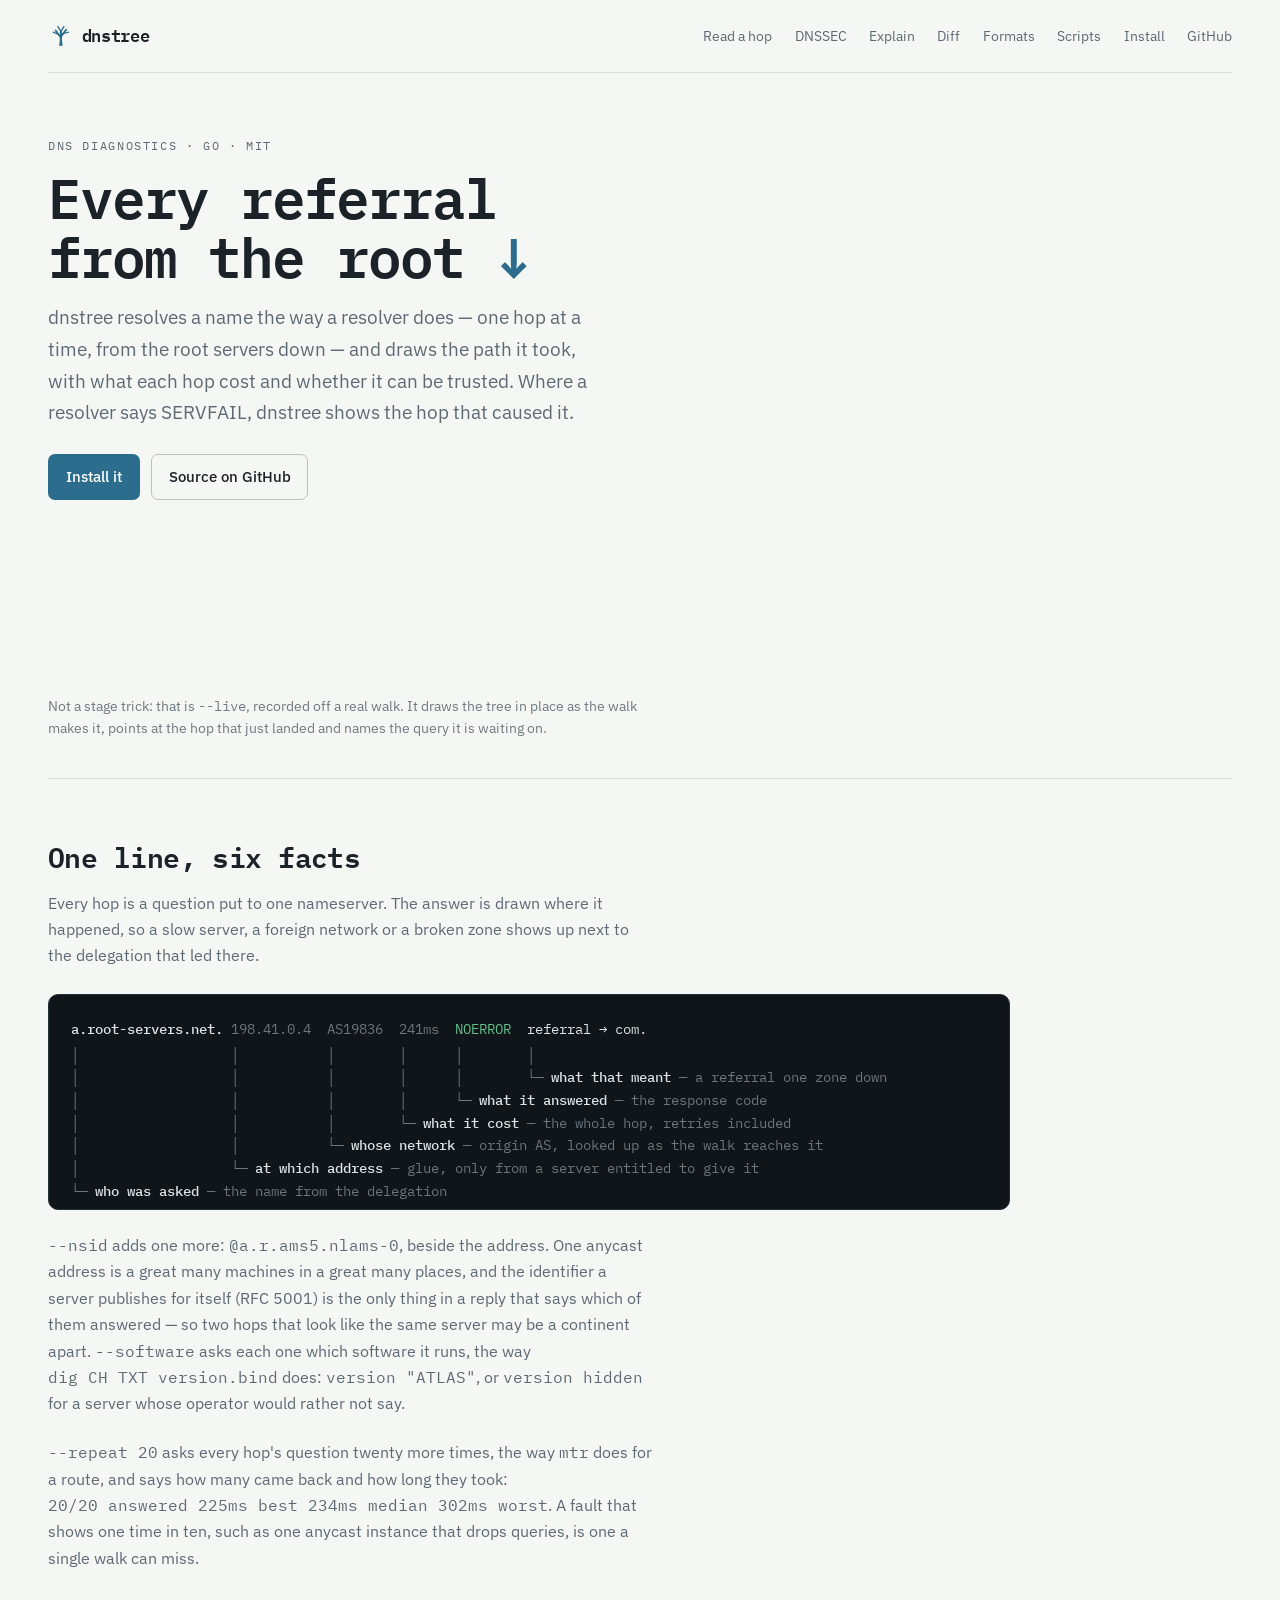
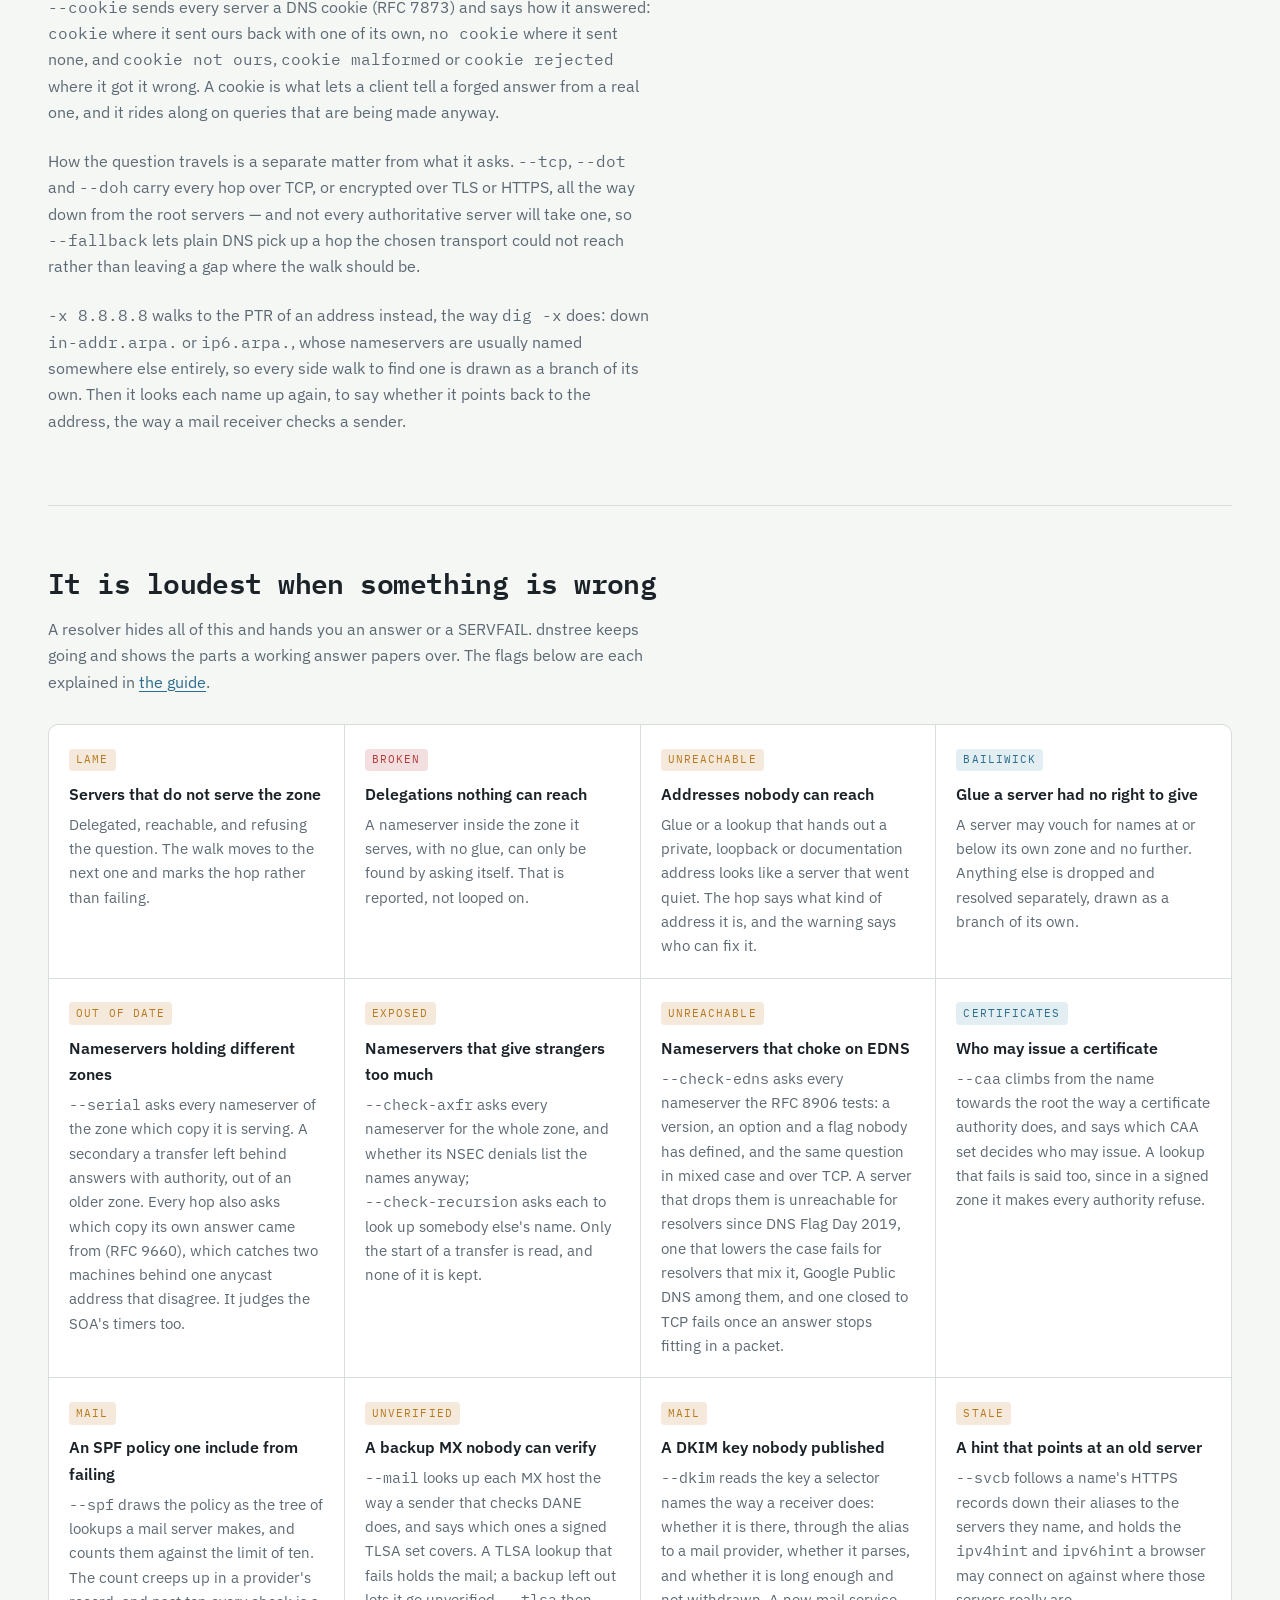
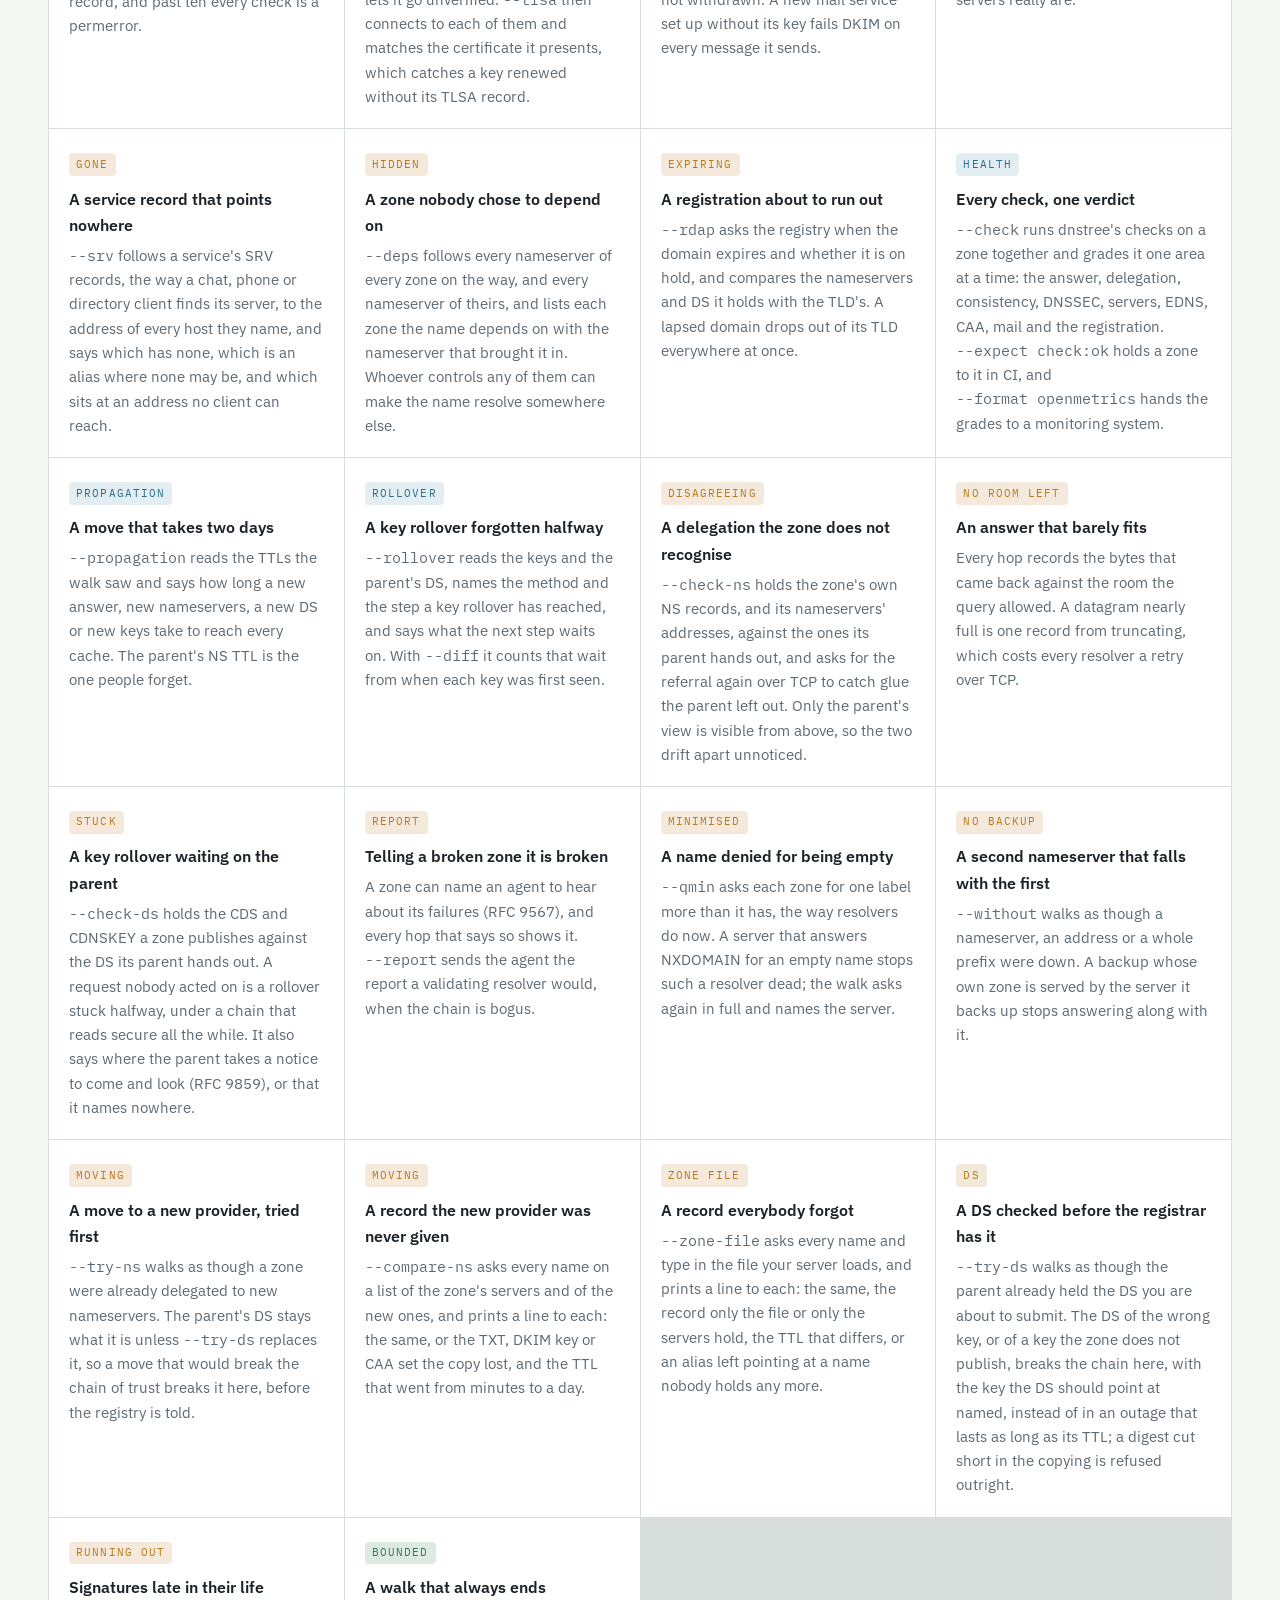
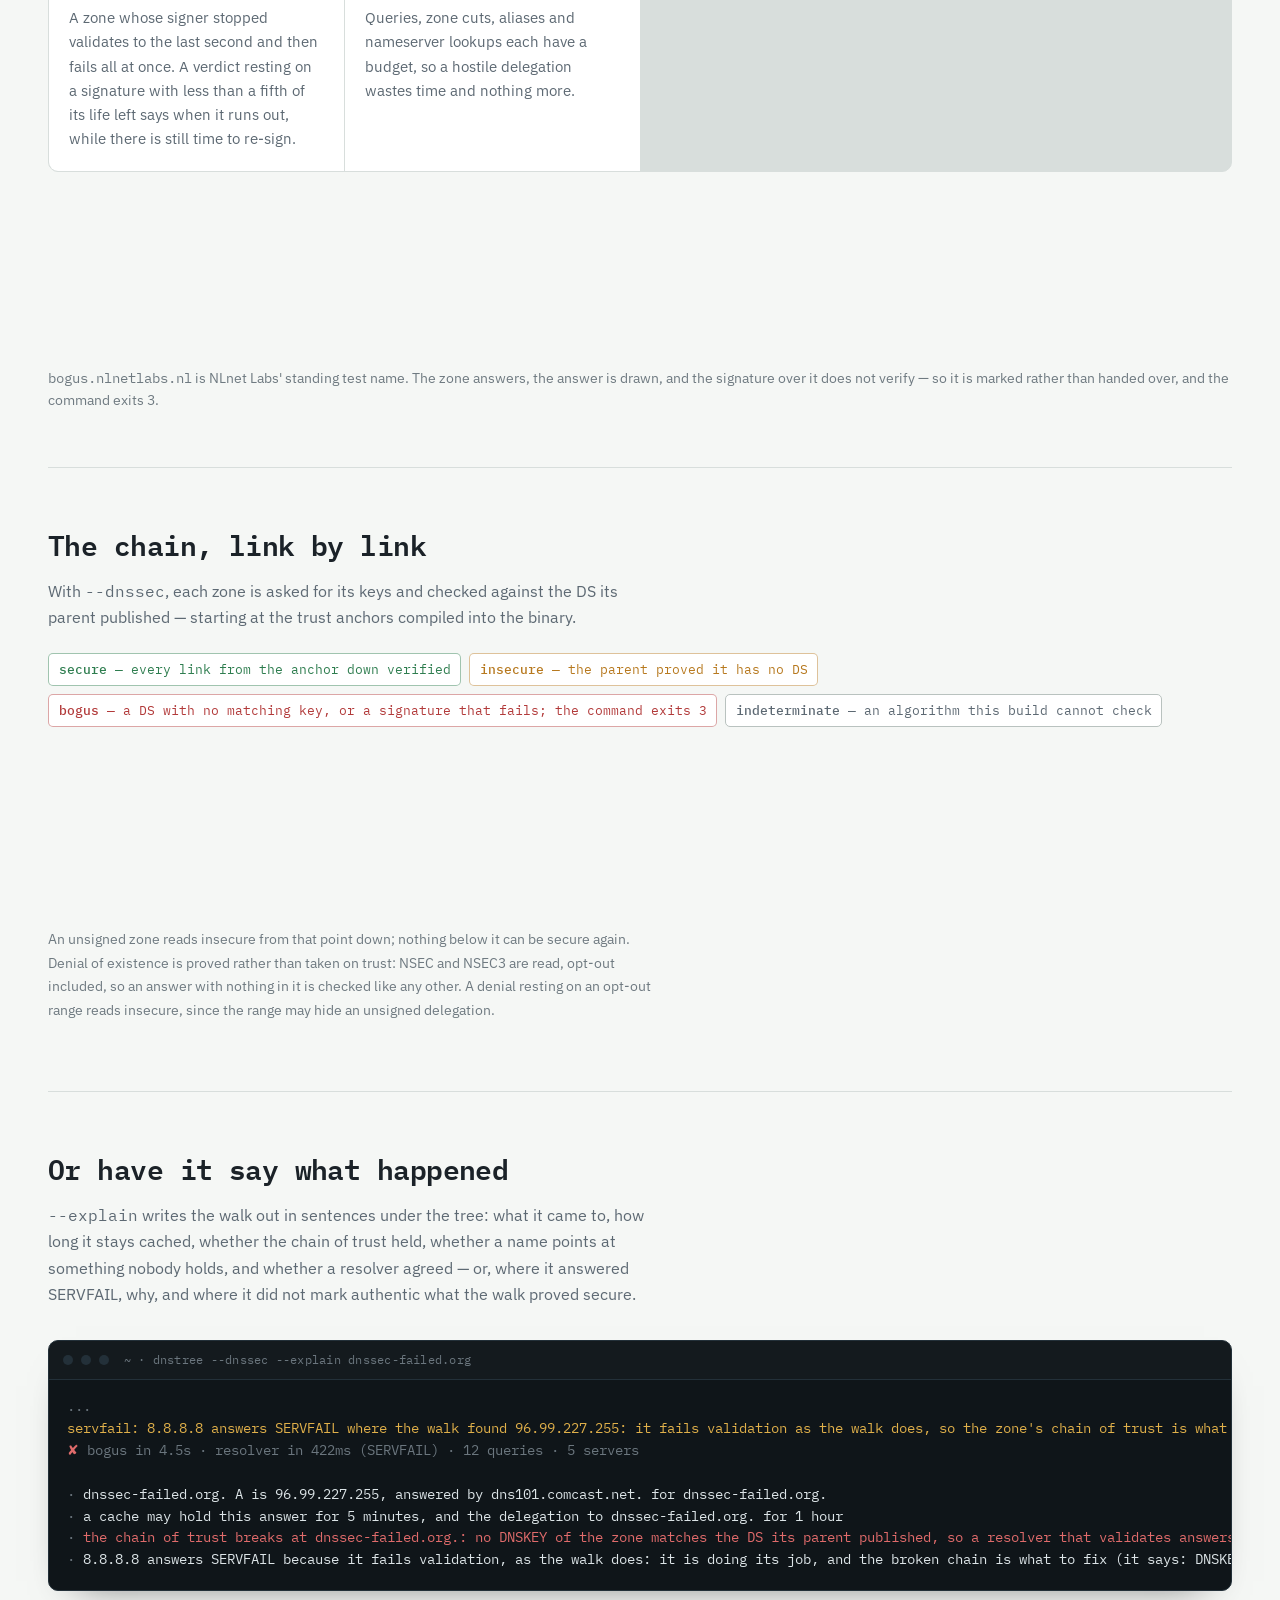
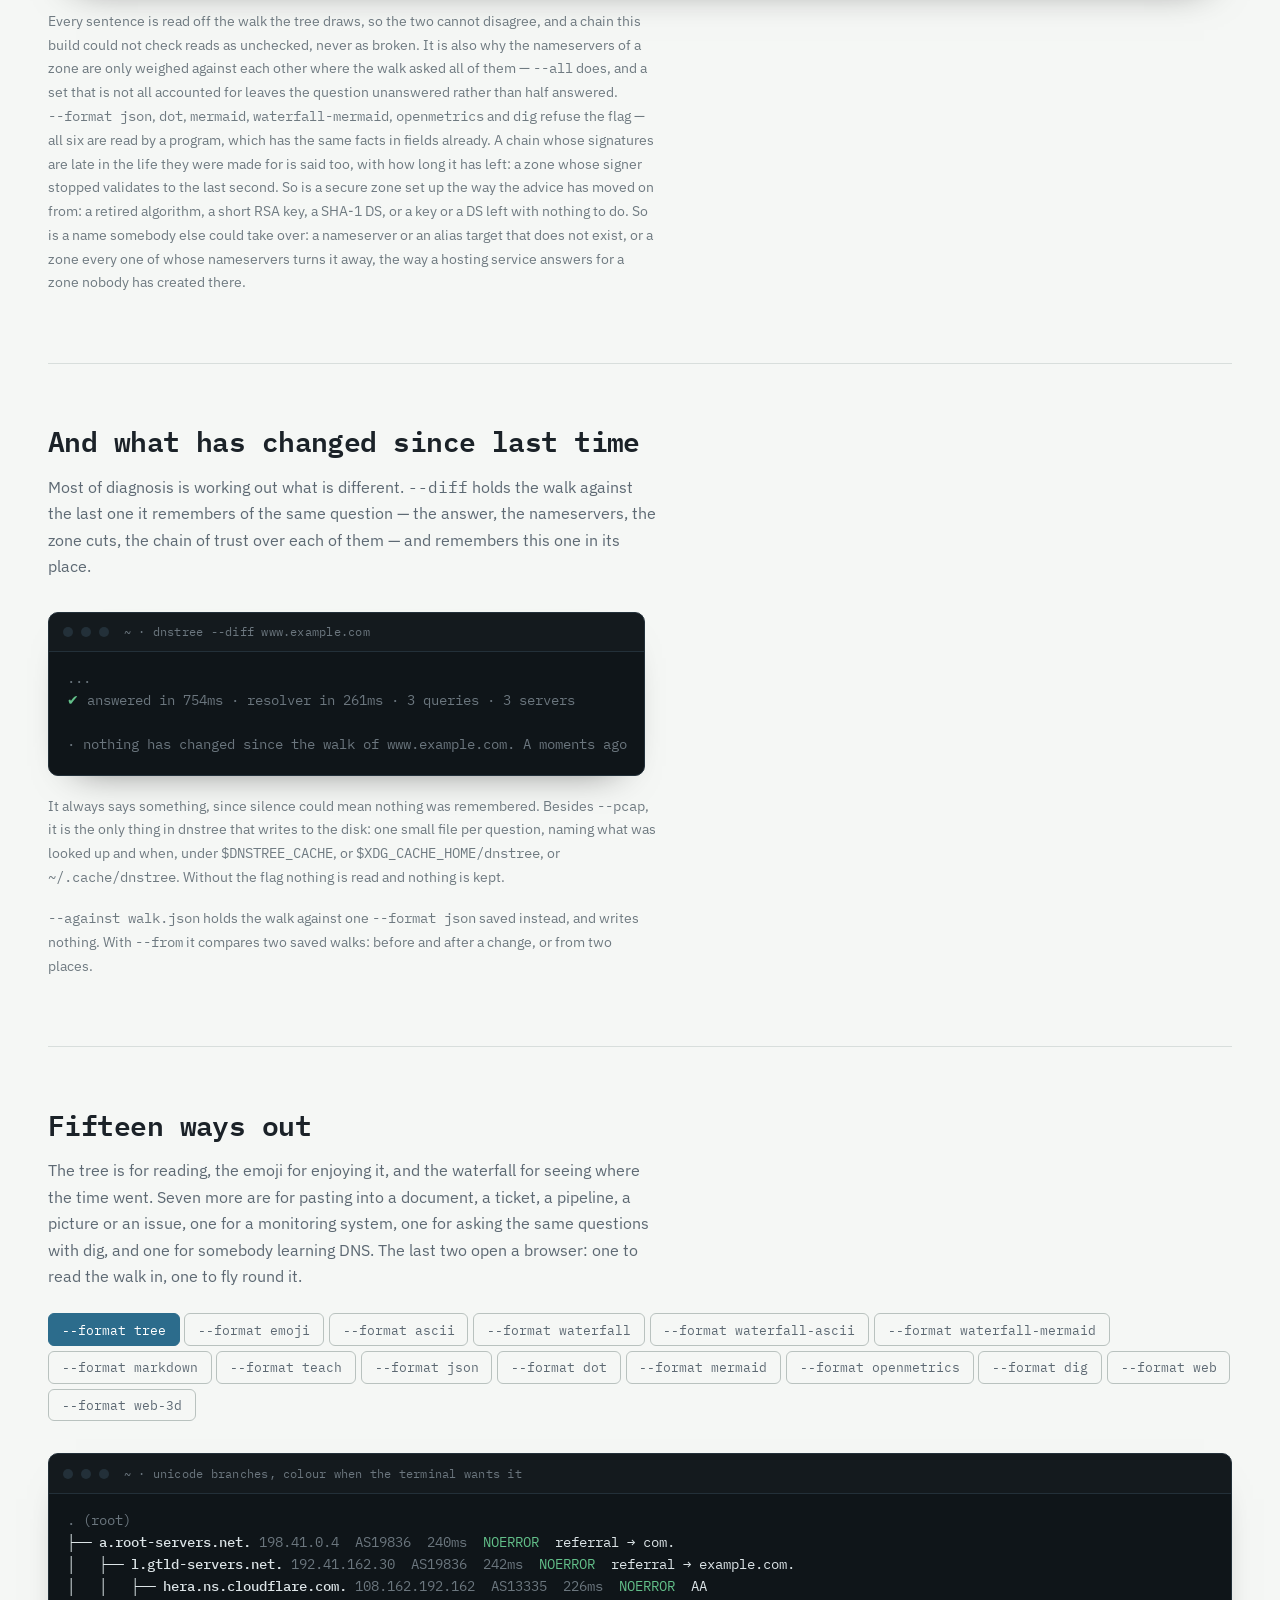
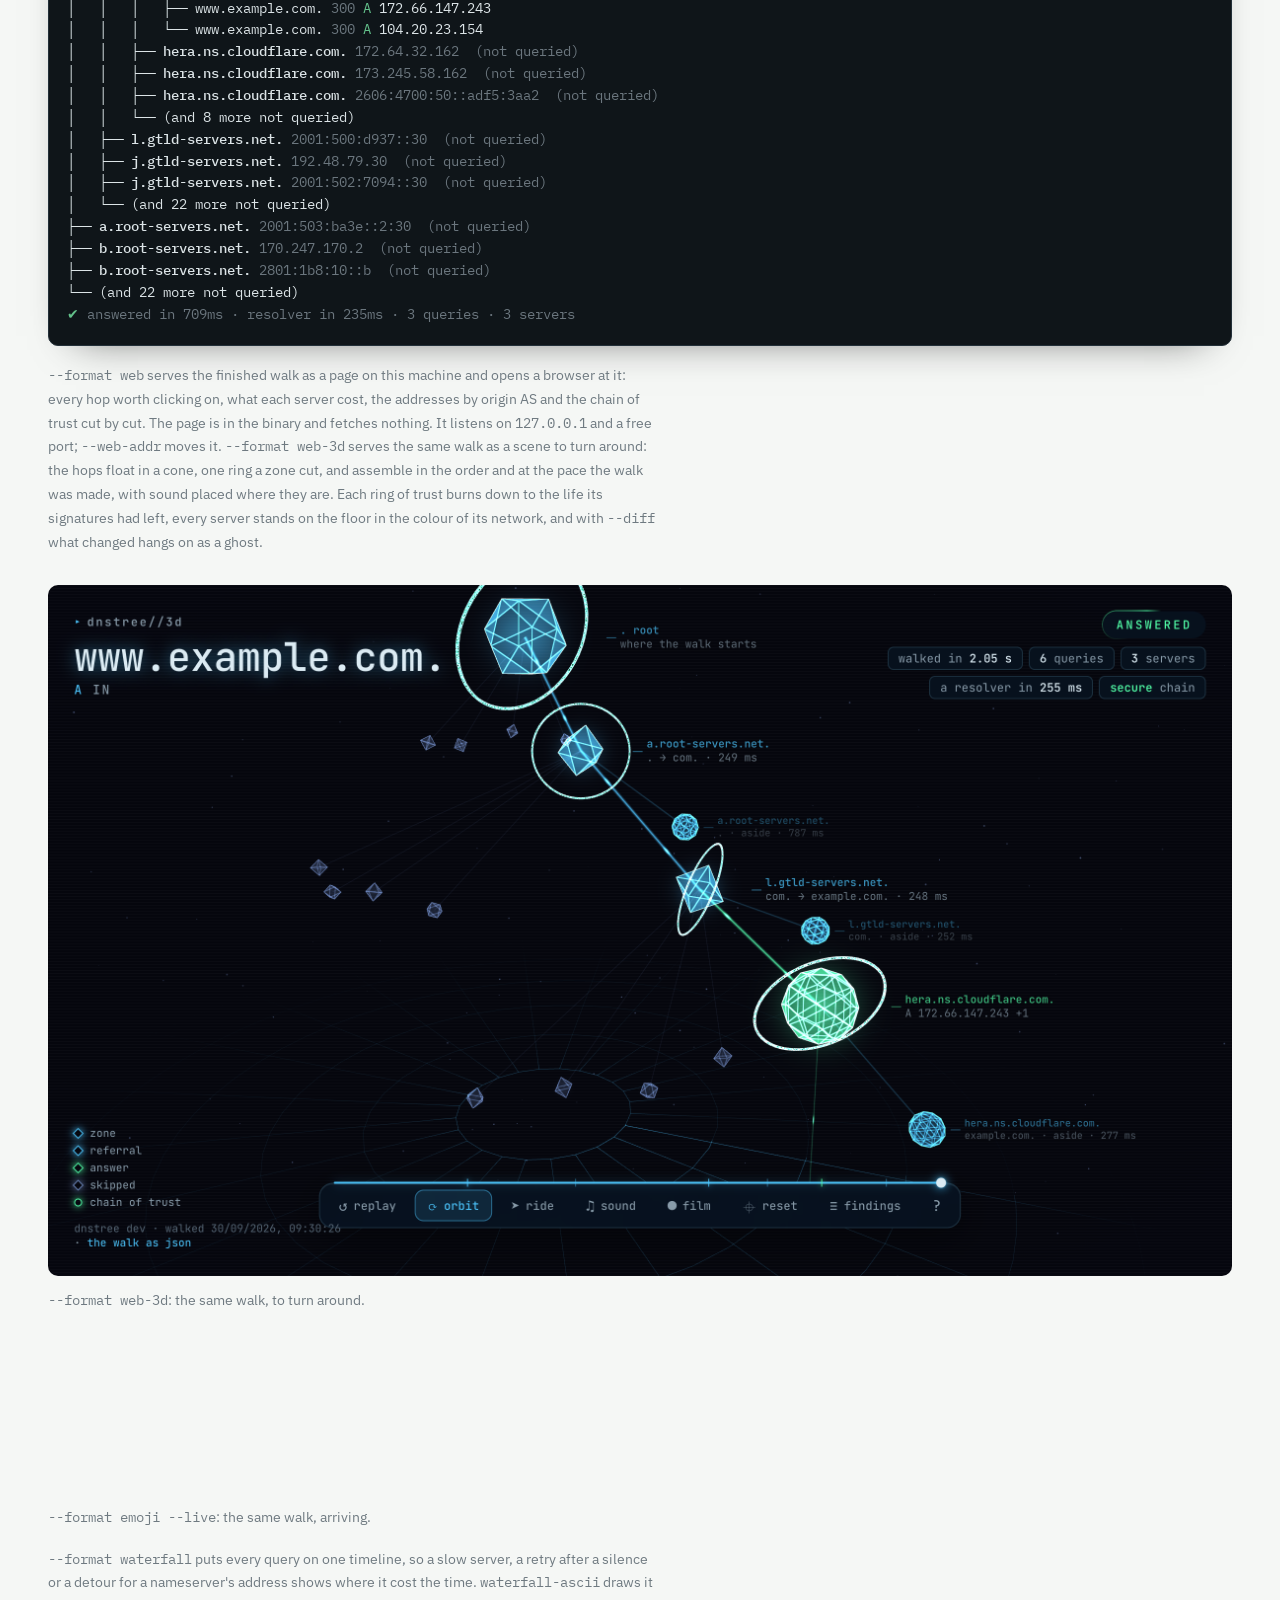
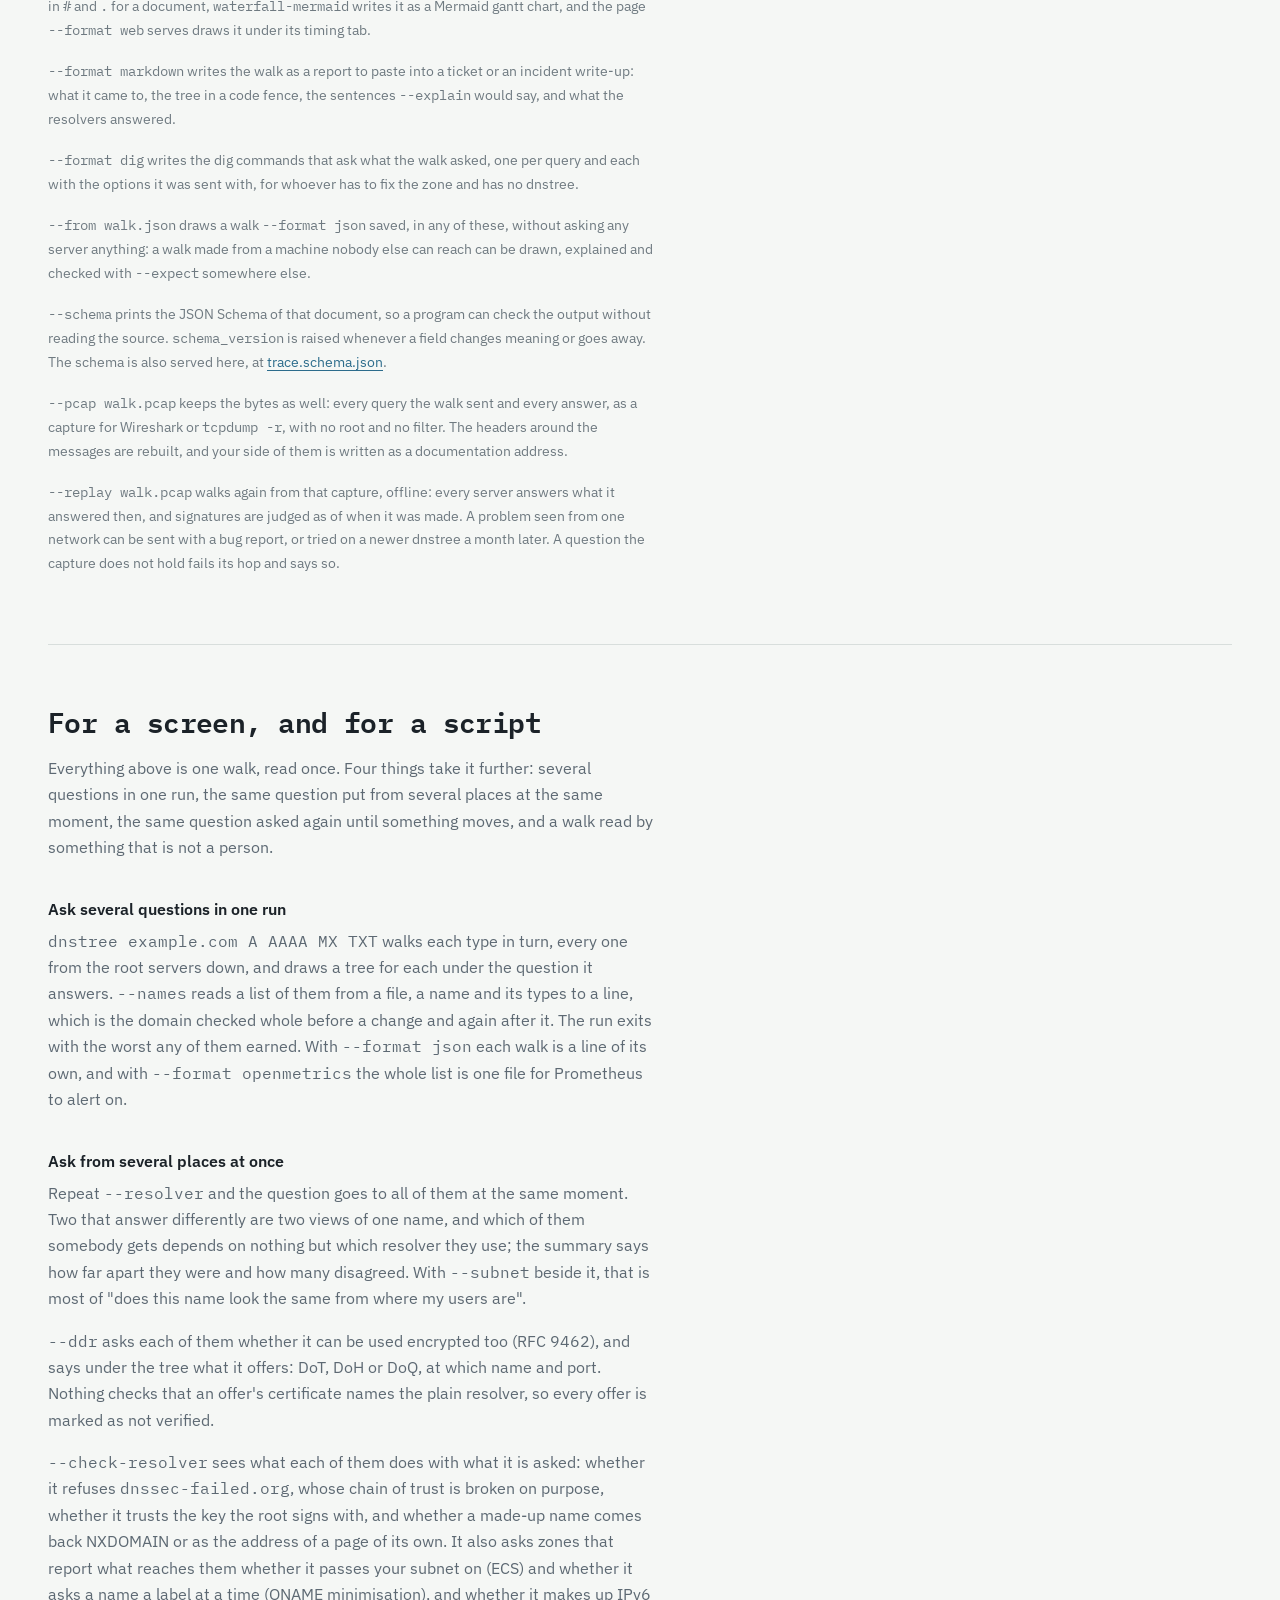
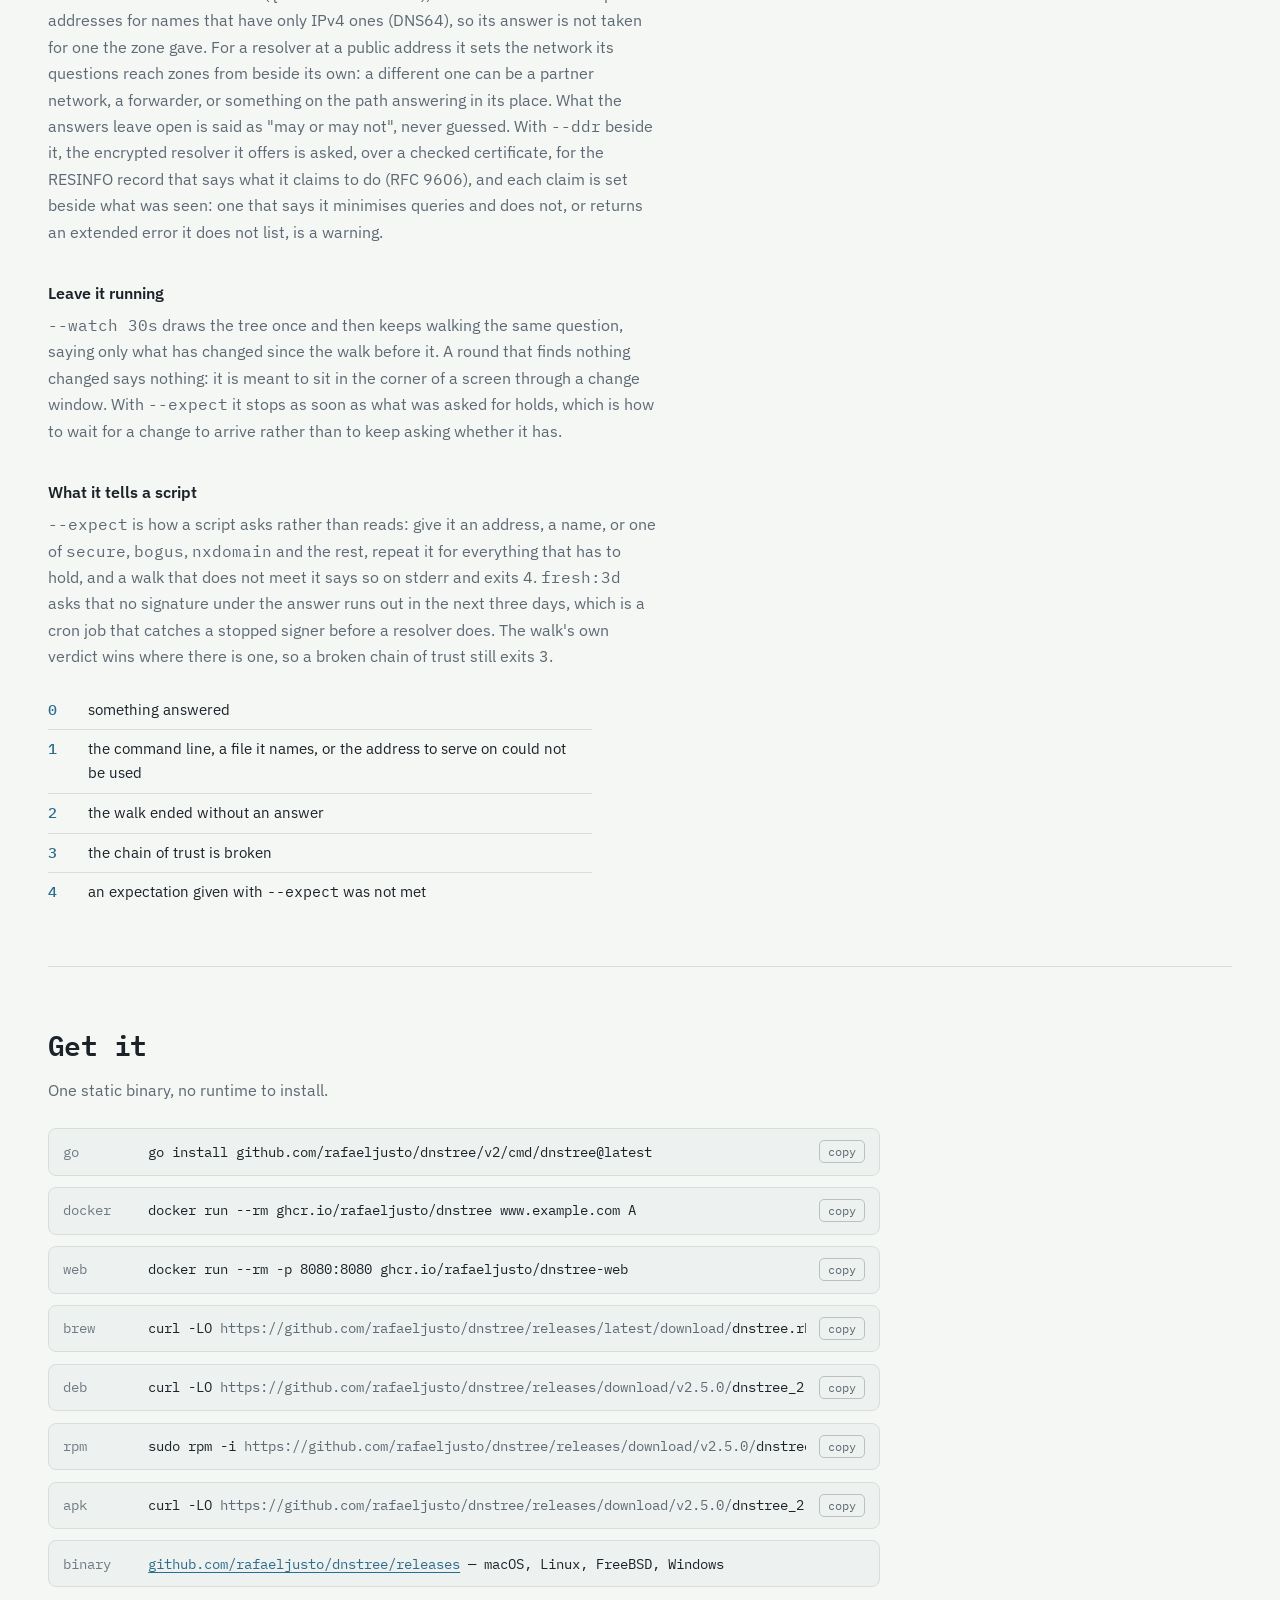
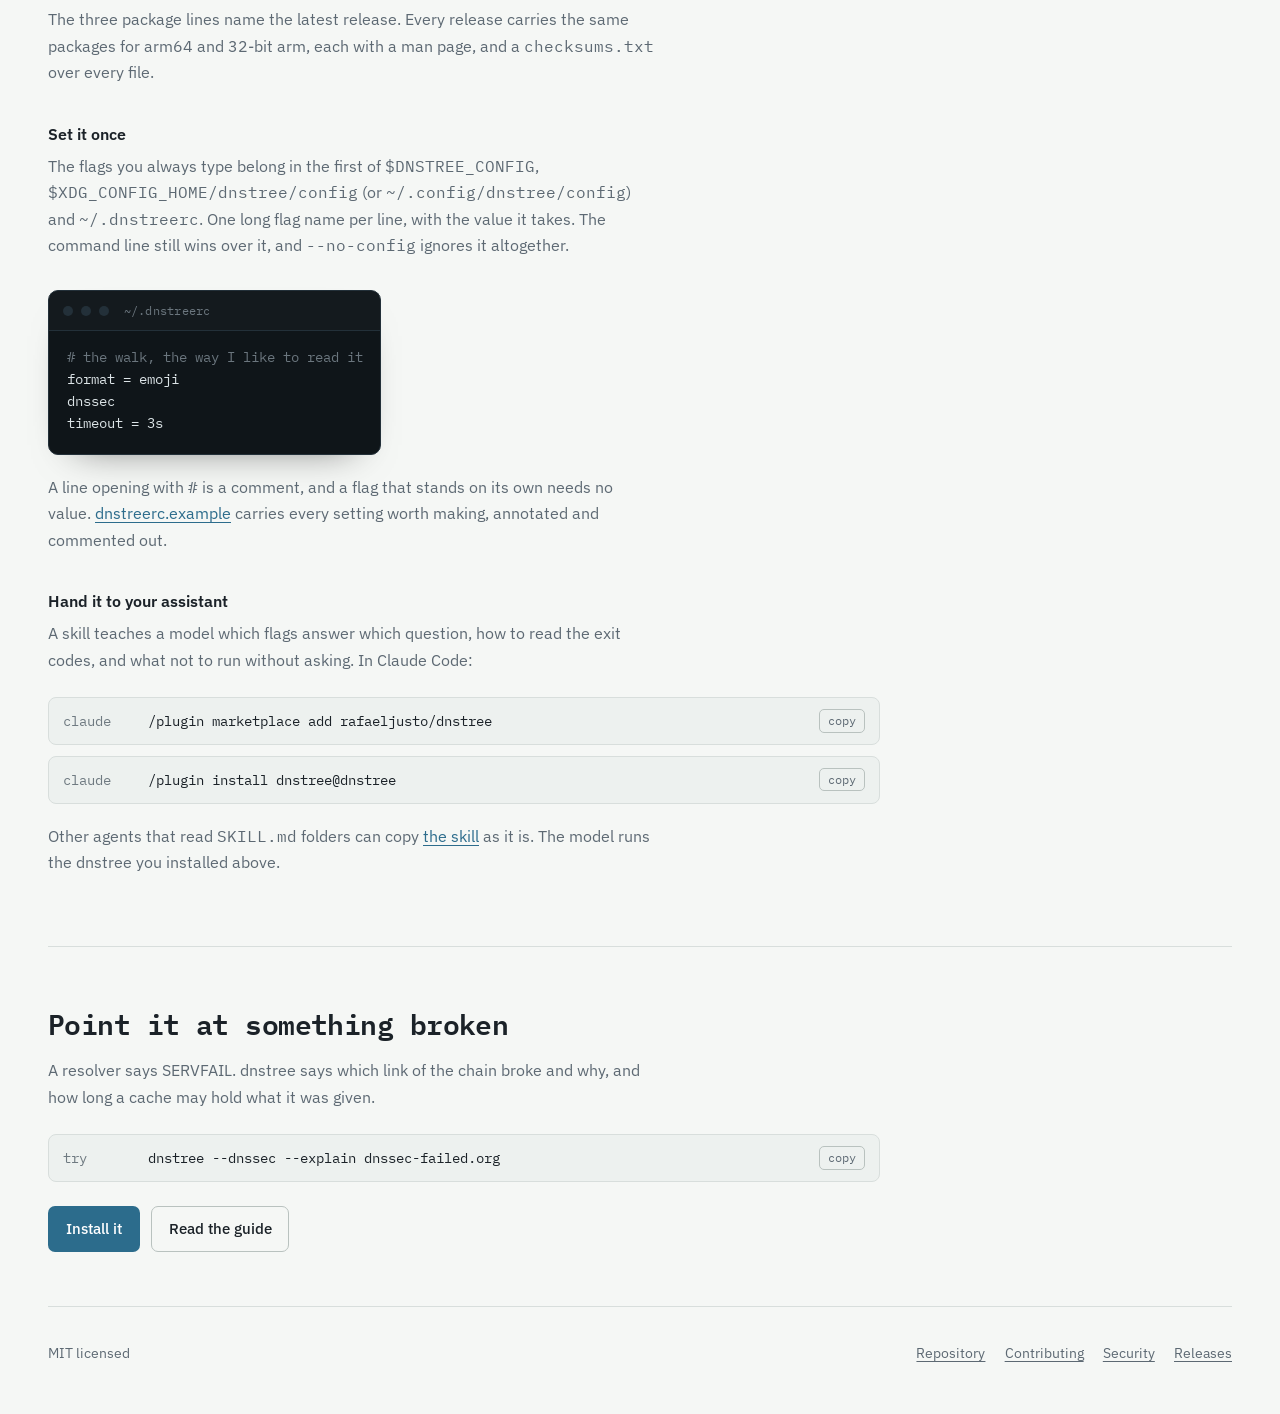
==== commit 3ec03bc8: "feat: Hold what a zone file says against its servers, with --zone-file Records forgotten in a zone a" ====
--- a/docs/index.html
+++ b/docs/index.html
@@ -523,6 +523,11 @@
           <span class="tag tag-warn">moving</span>
           <h3>A record the new provider was never given</h3>
           <p><code>--compare-ns</code> asks every name on a list of the zone's servers and of the new ones, and prints a line to each: the same, or the TXT, DKIM key or CAA set the copy lost, and the TTL that went from minutes to a day.</p>
+        </div>
+        <div class="finding">
+          <span class="tag tag-warn">zone file</span>
+          <h3>A record everybody forgot</h3>
+          <p><code>--zone-file</code> asks every name and type in the file your server loads, and prints a line to each: the same, the record only the file or only the servers hold, the TTL that differs, or an alias left pointing at a name nobody holds any more.</p>
         </div>
         <div class="finding">
           <span class="tag tag-warn">DS</span>
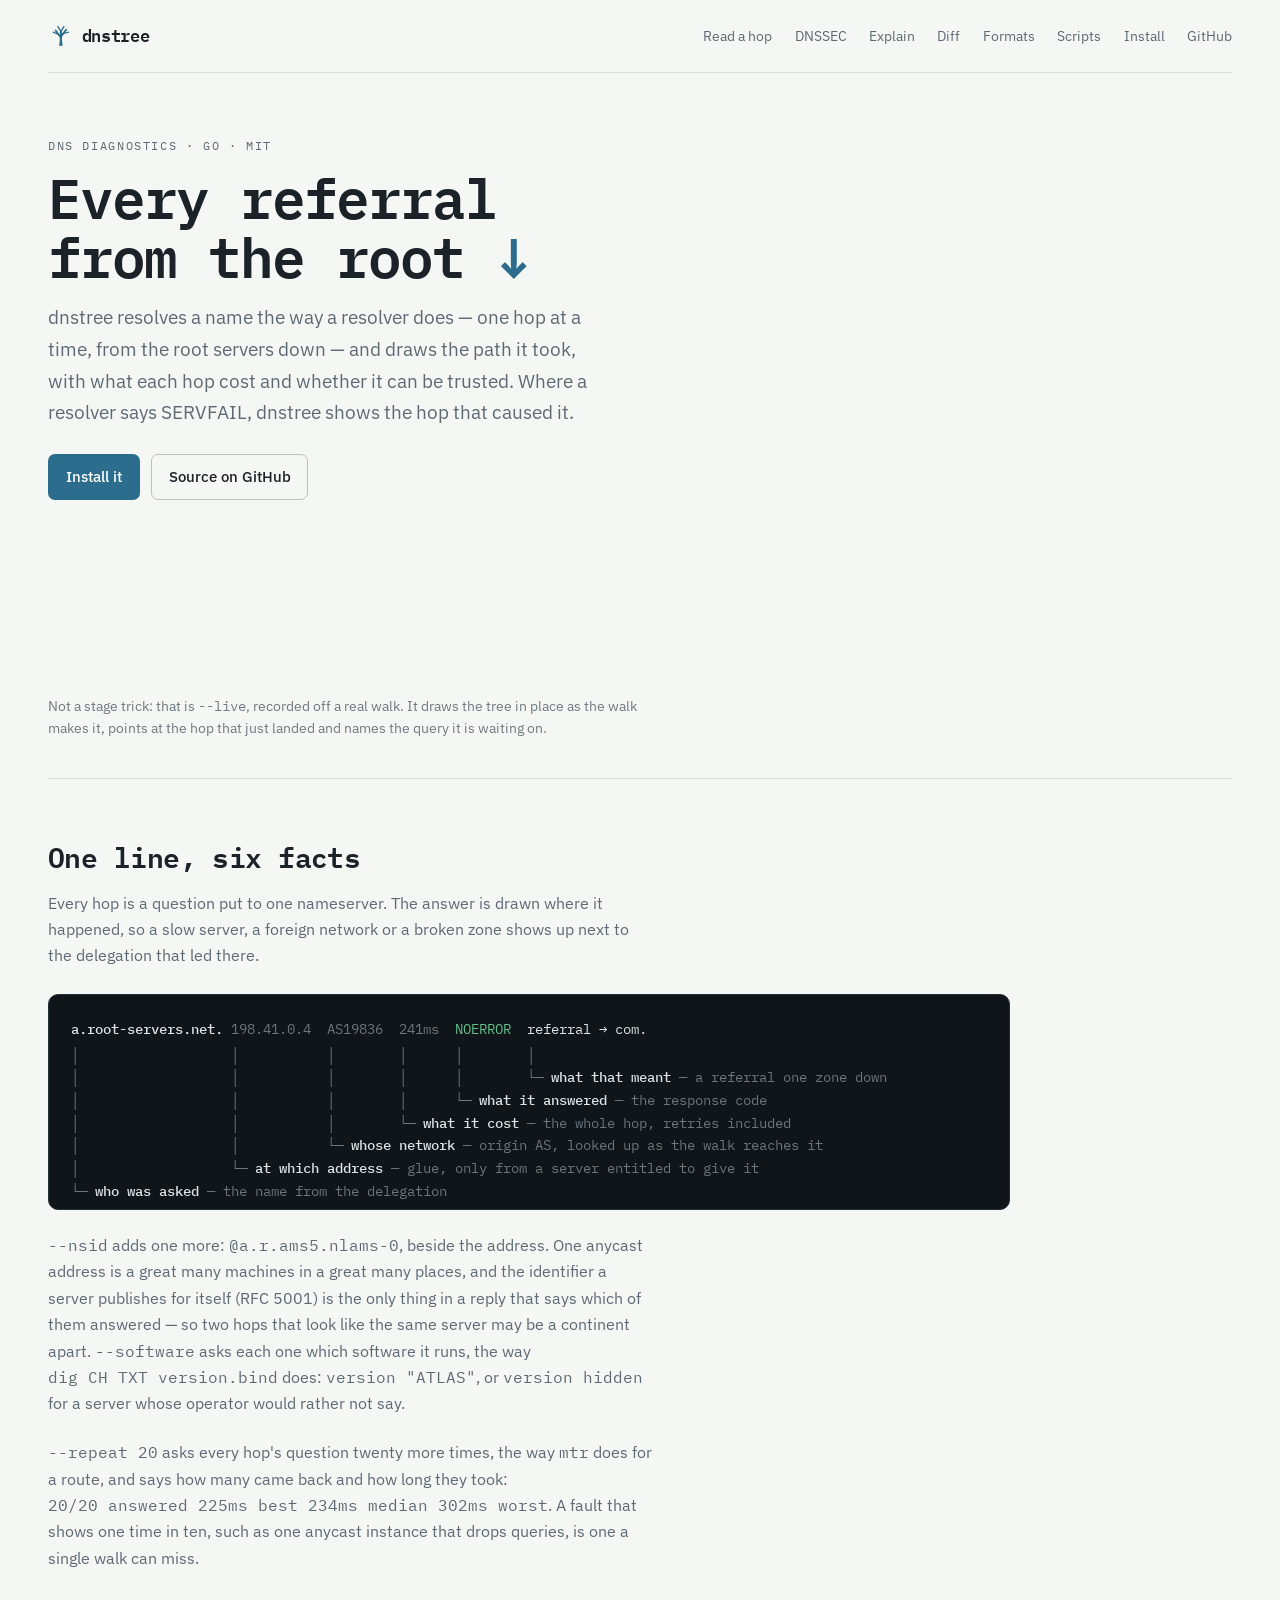
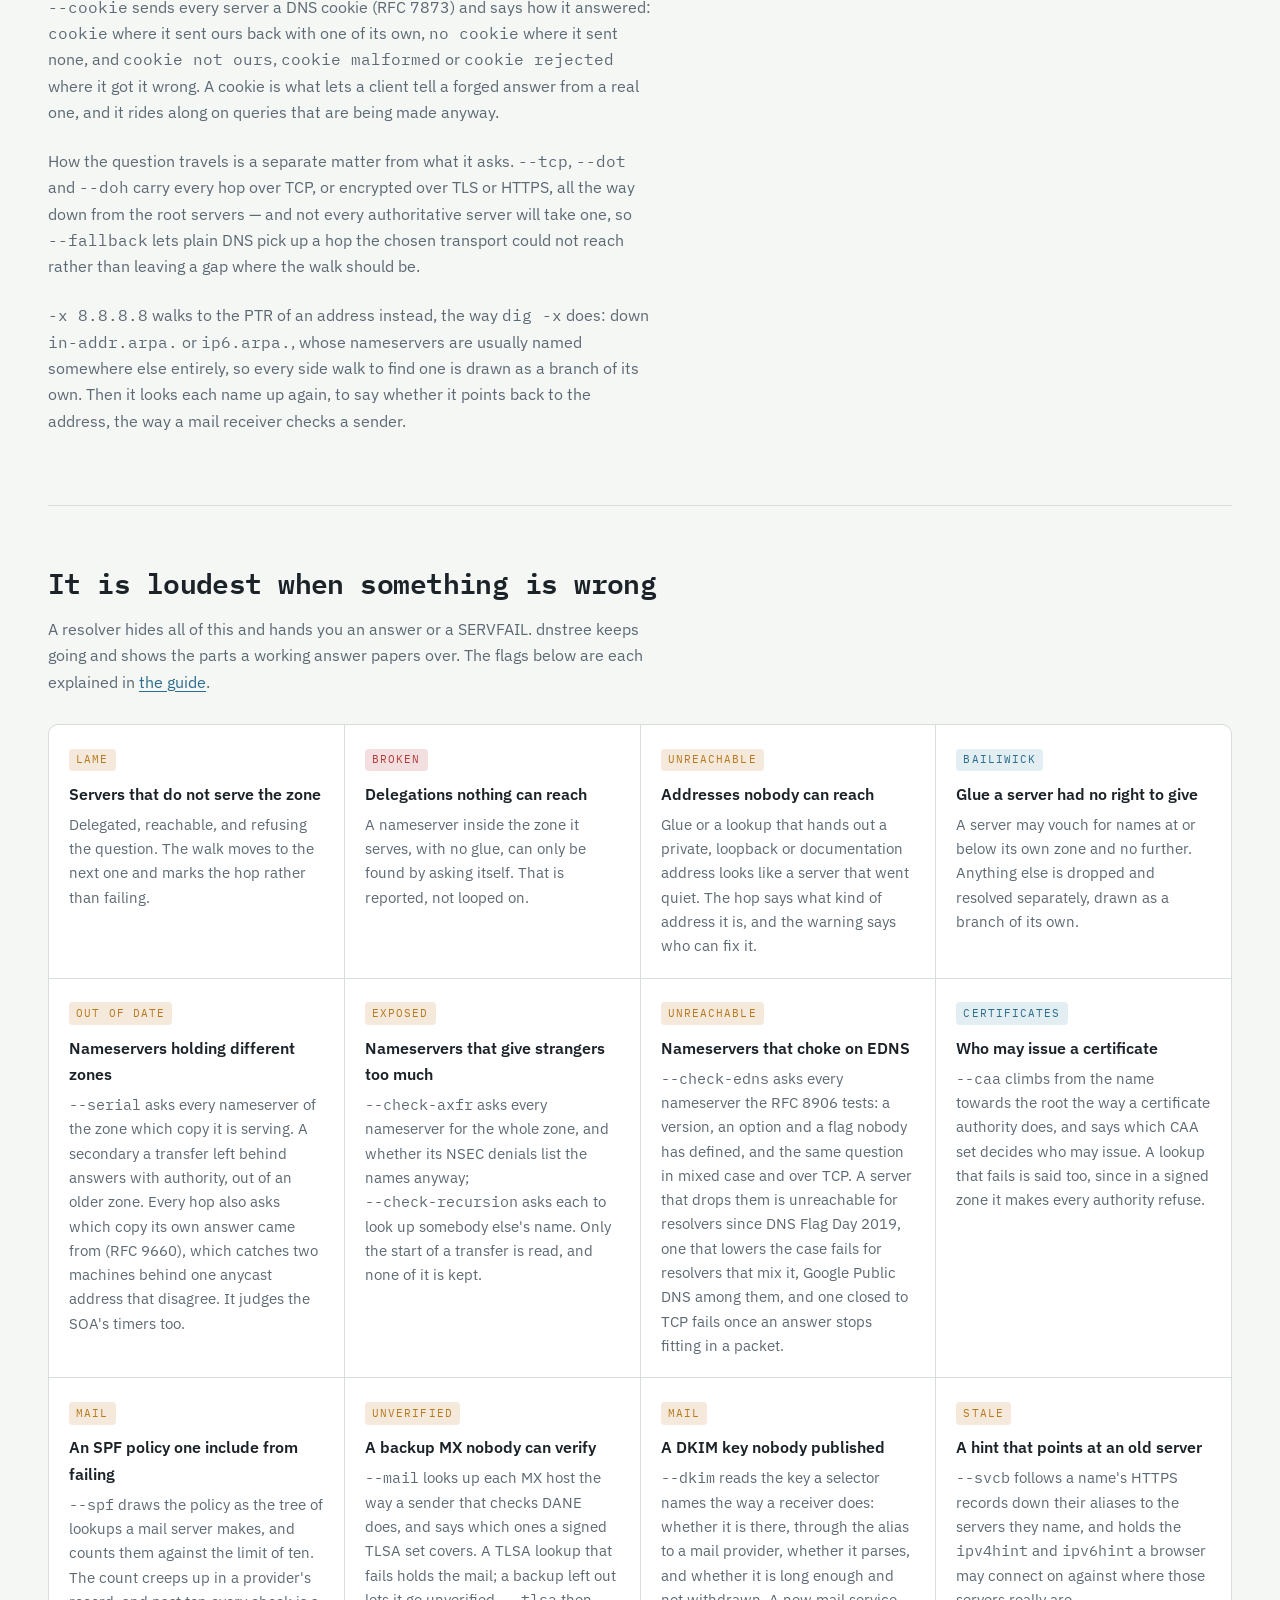
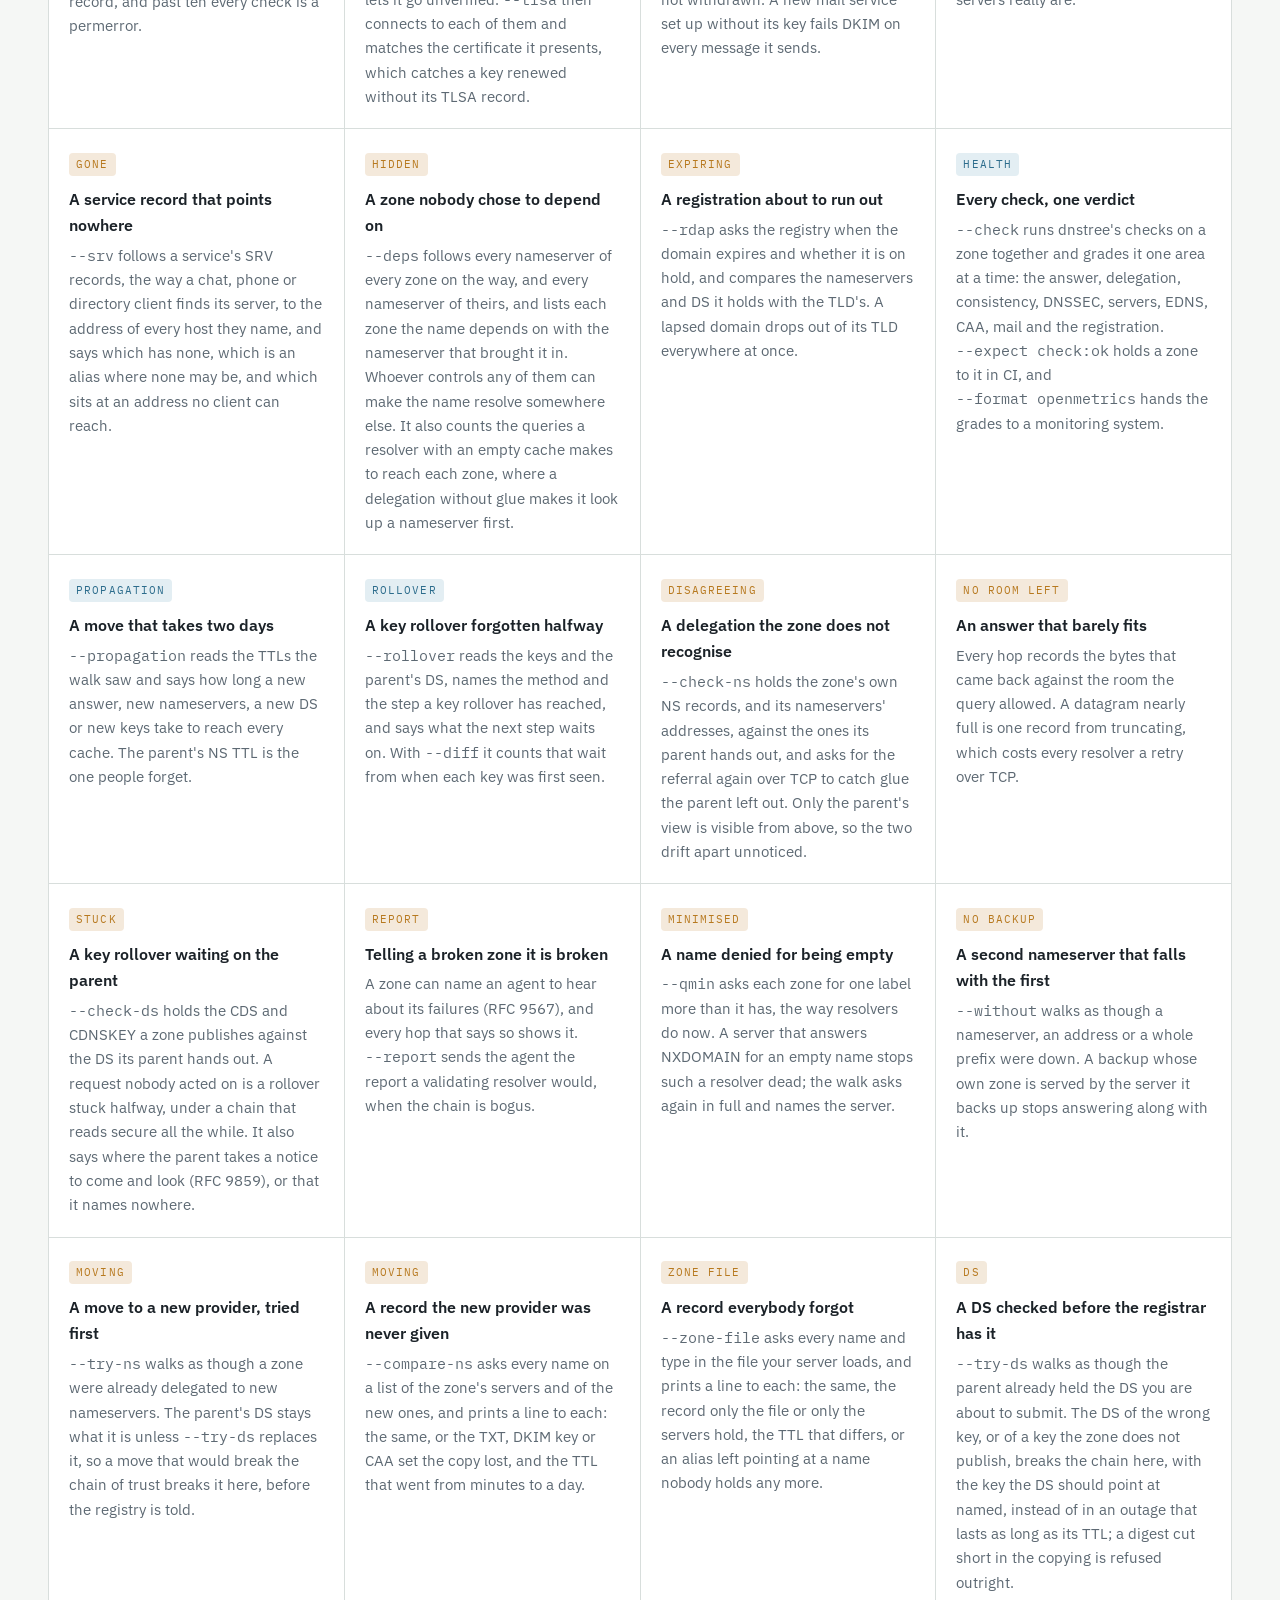
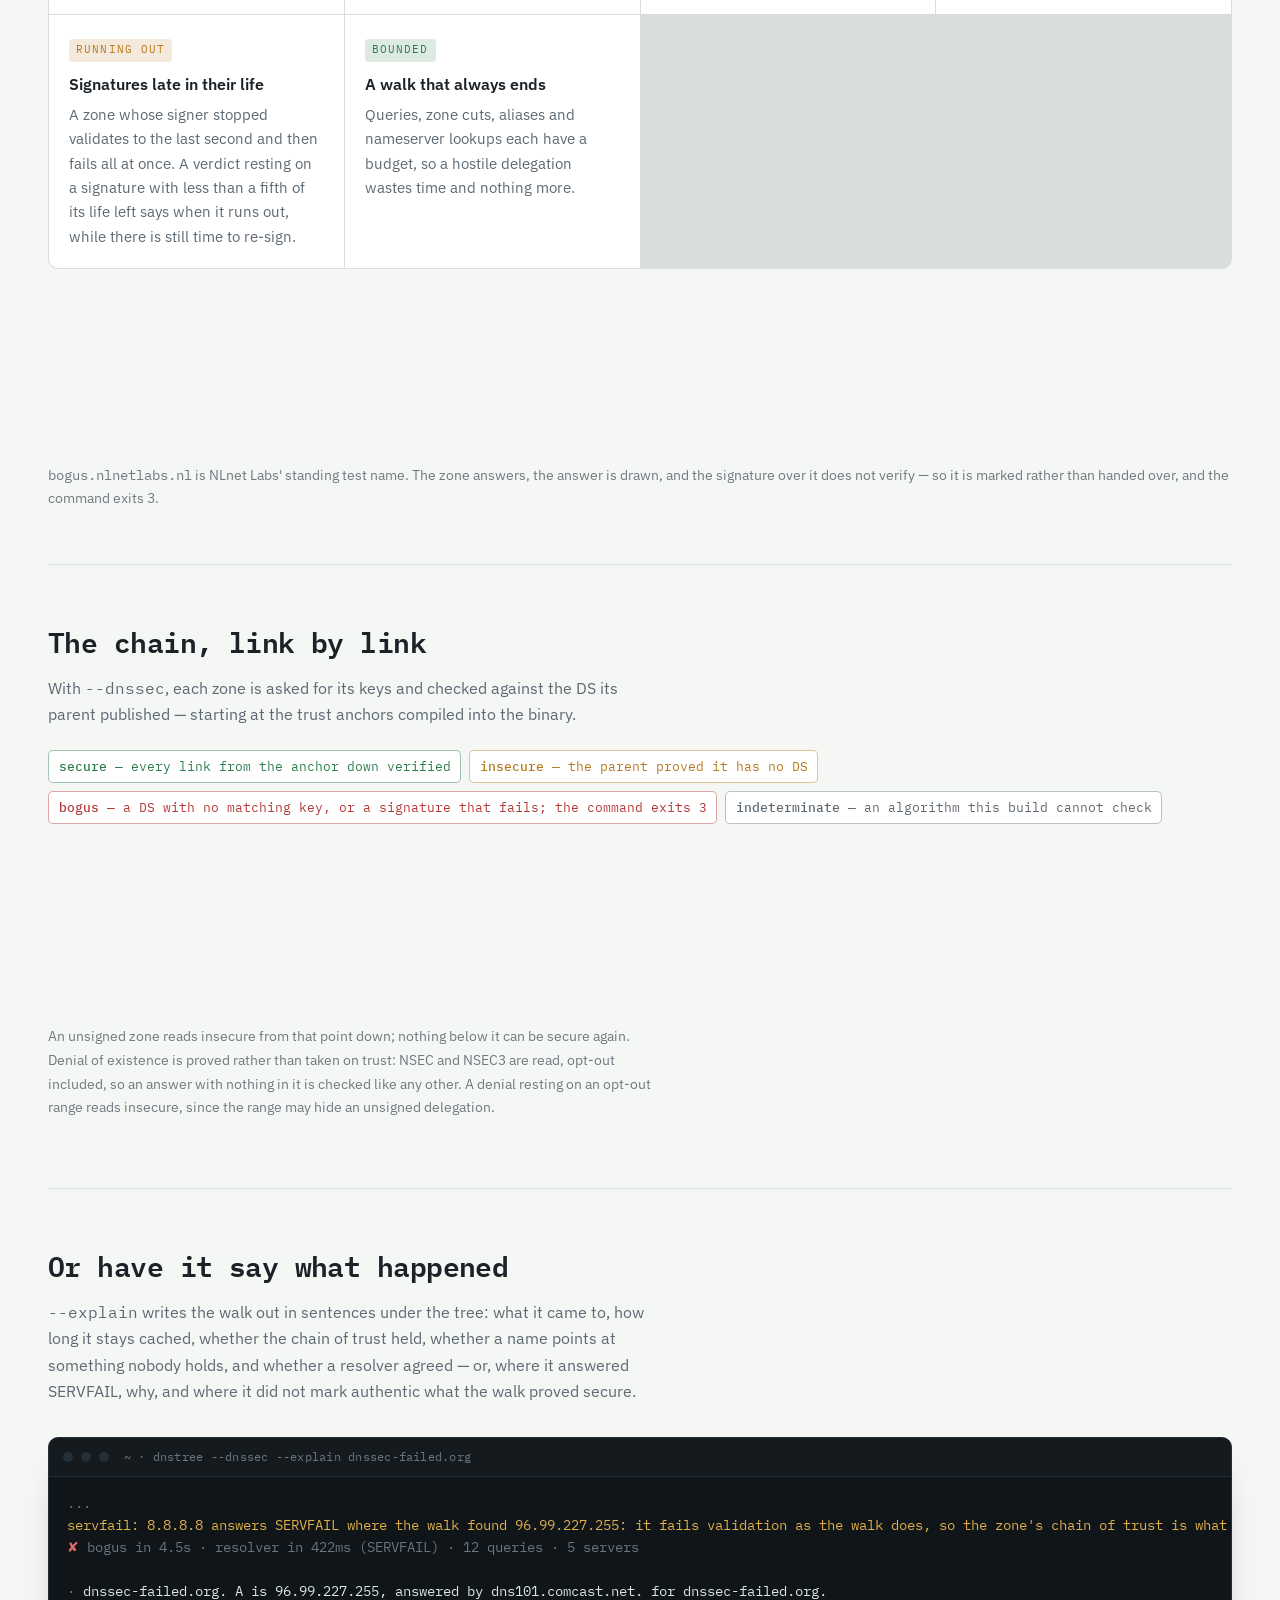
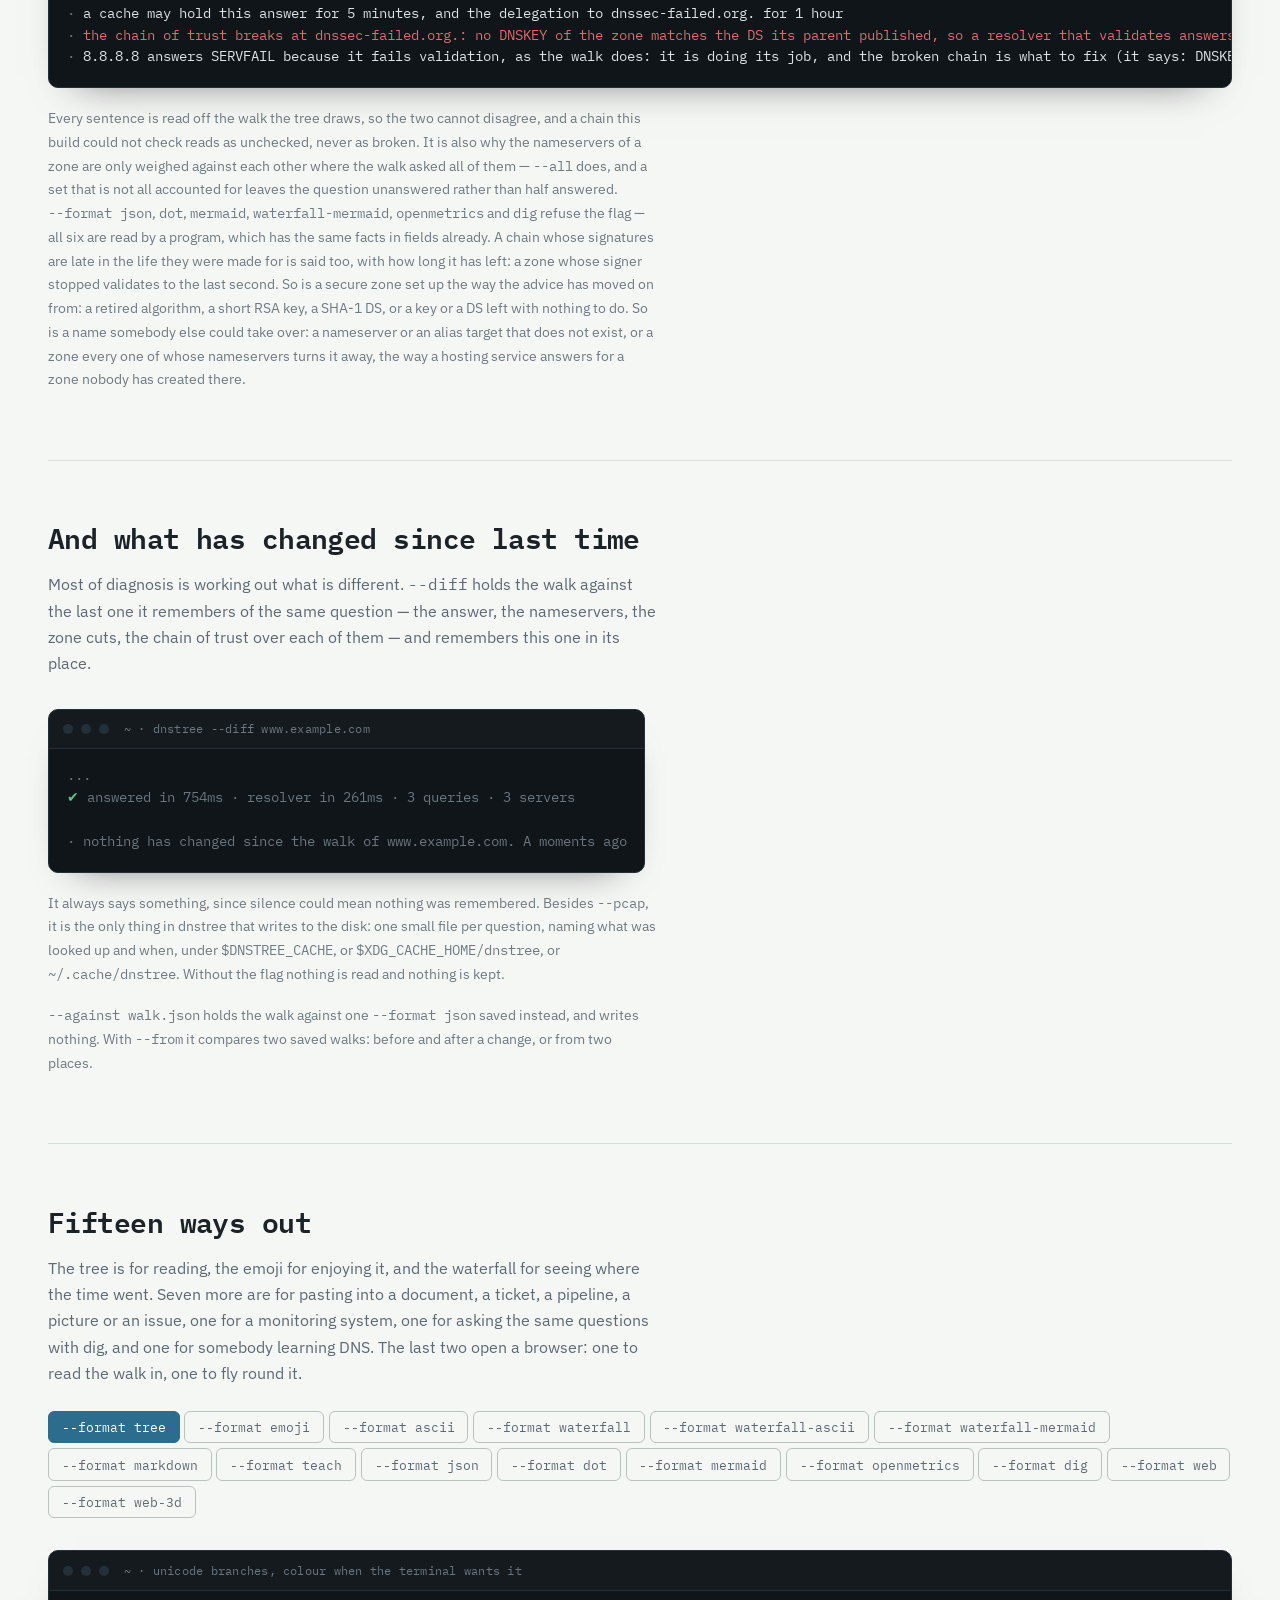
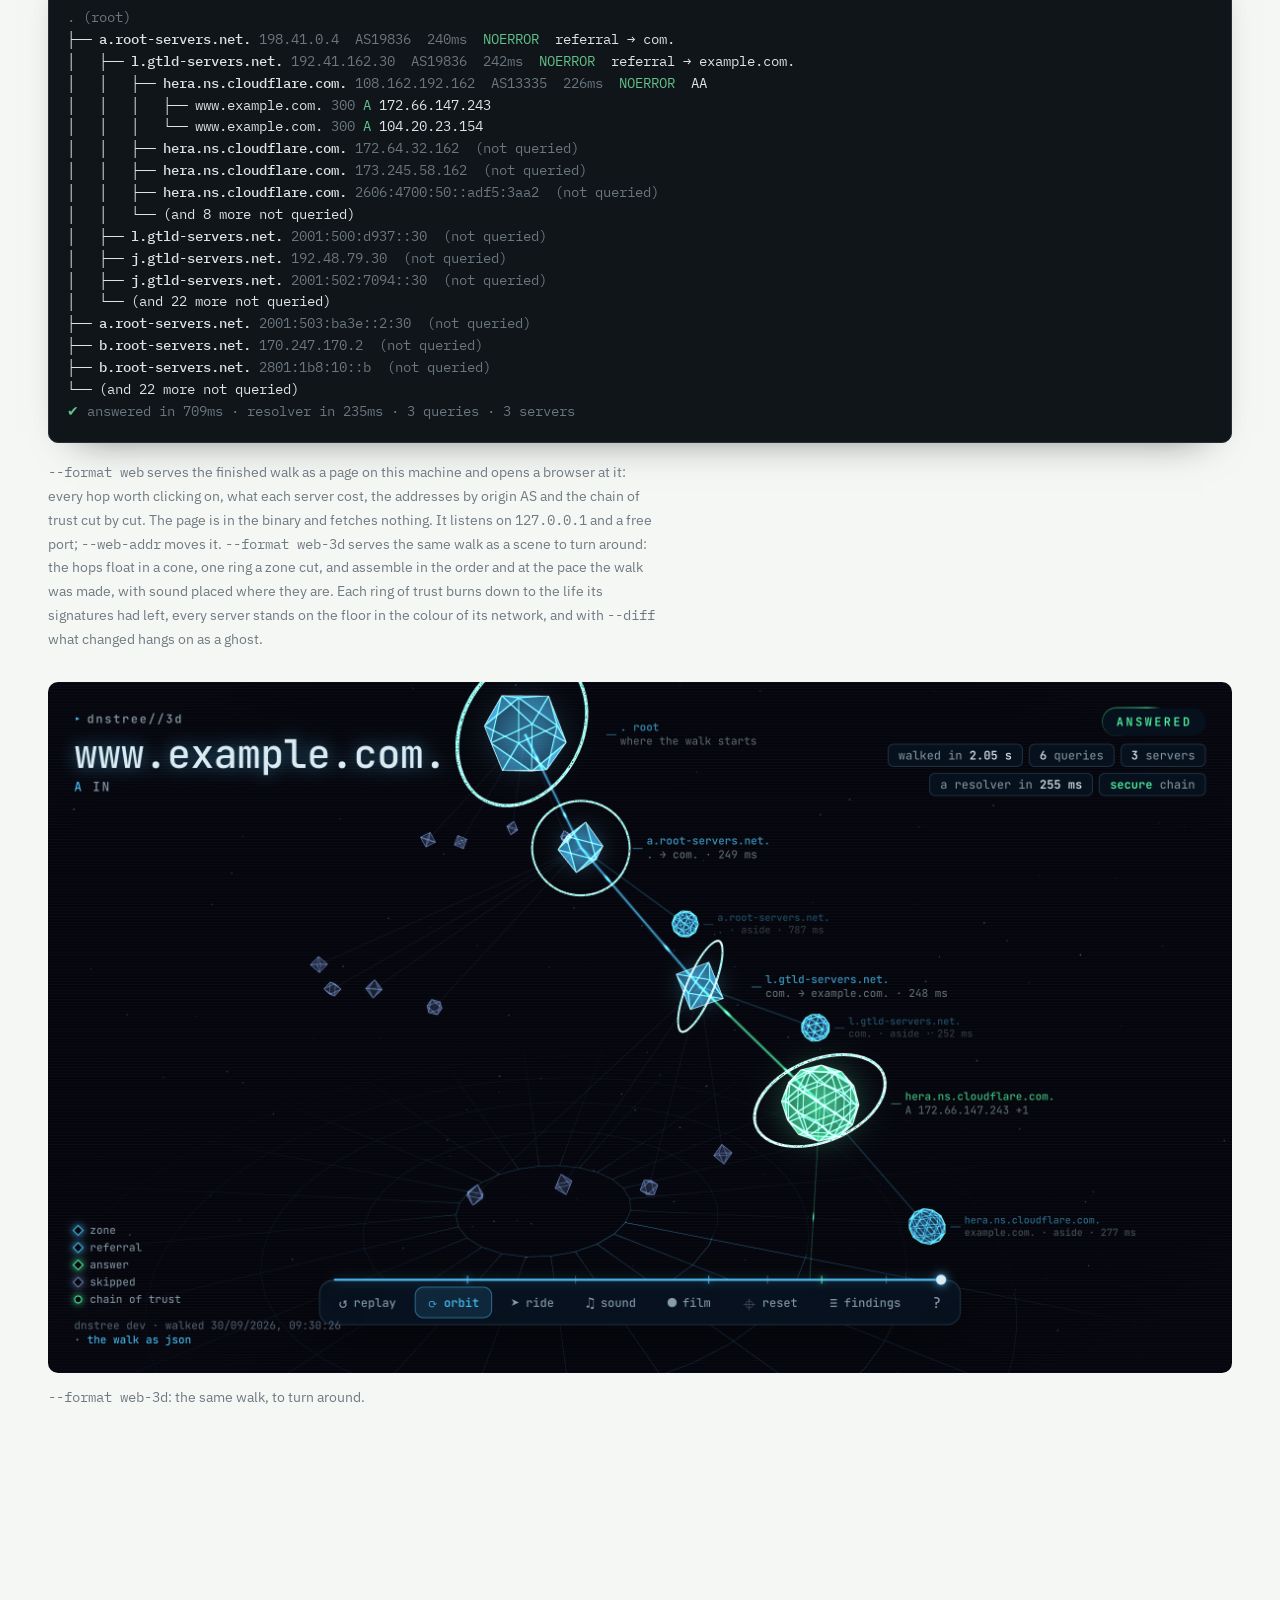
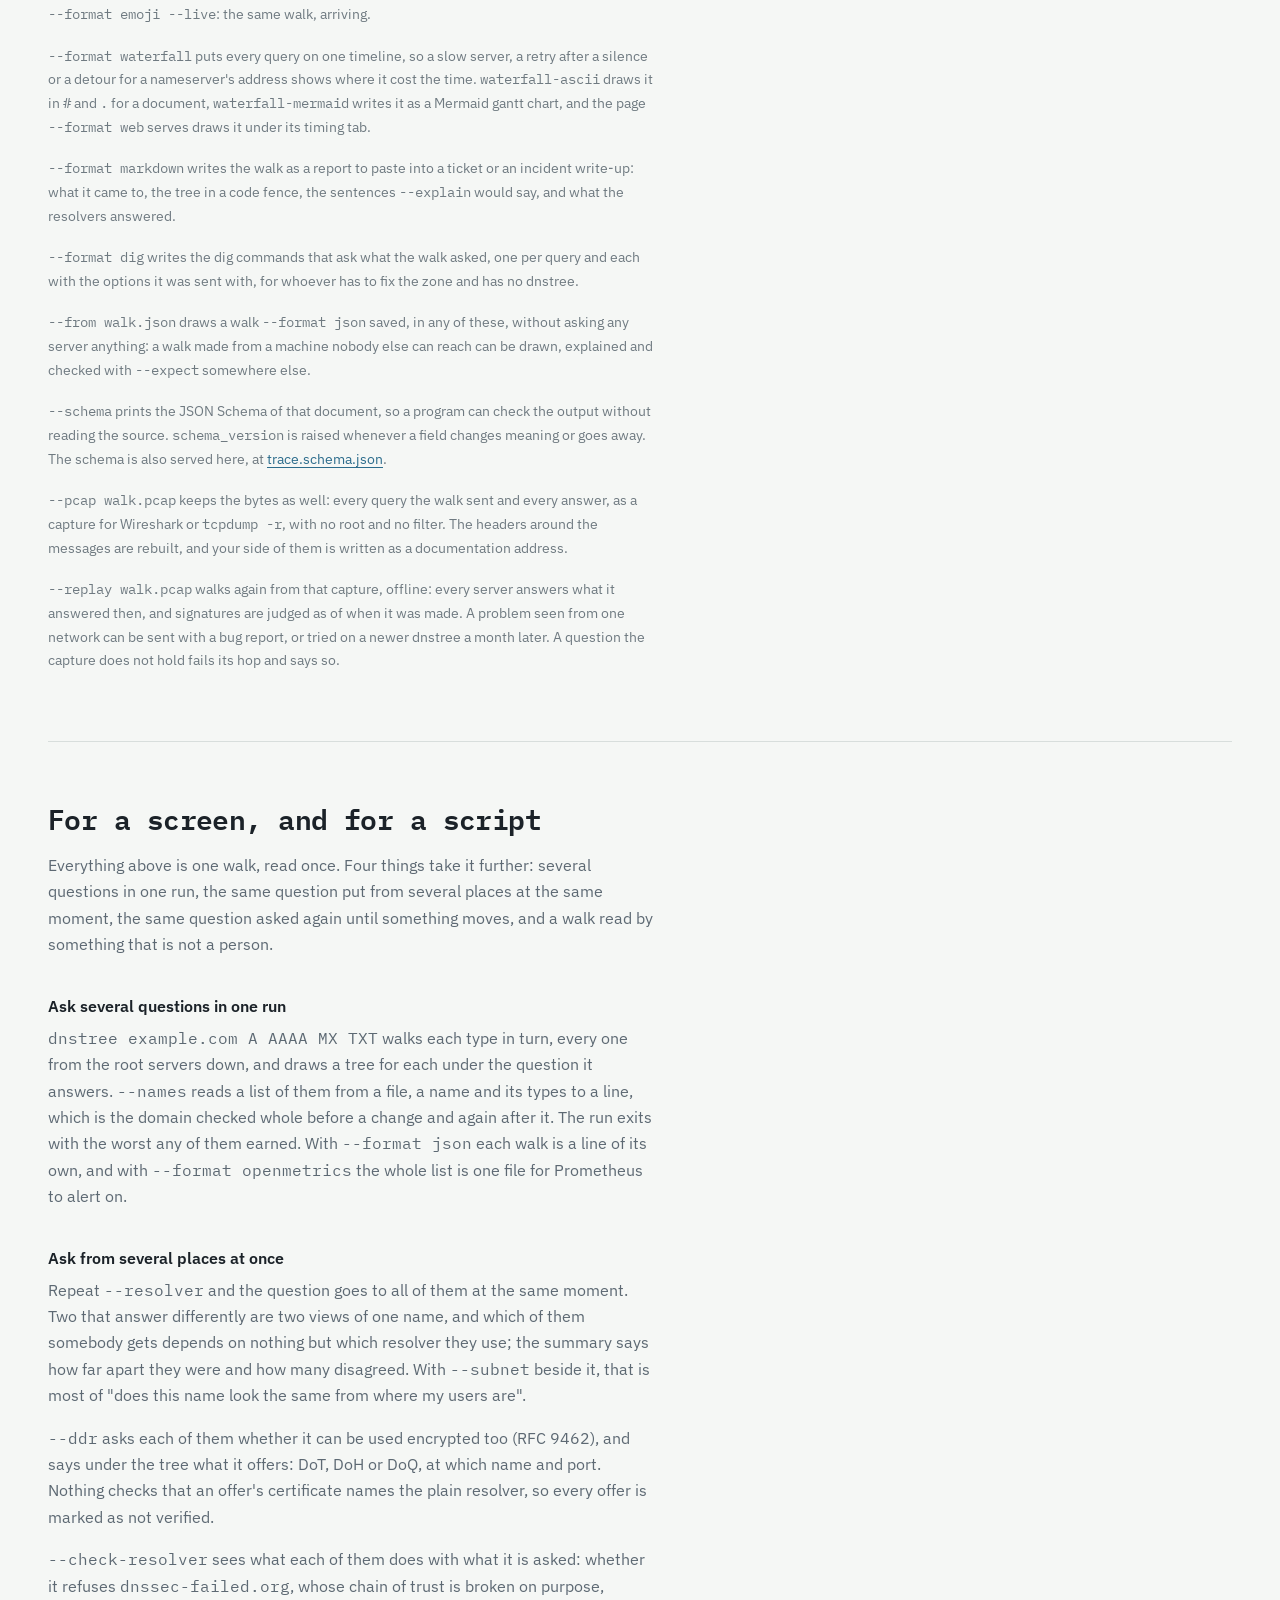
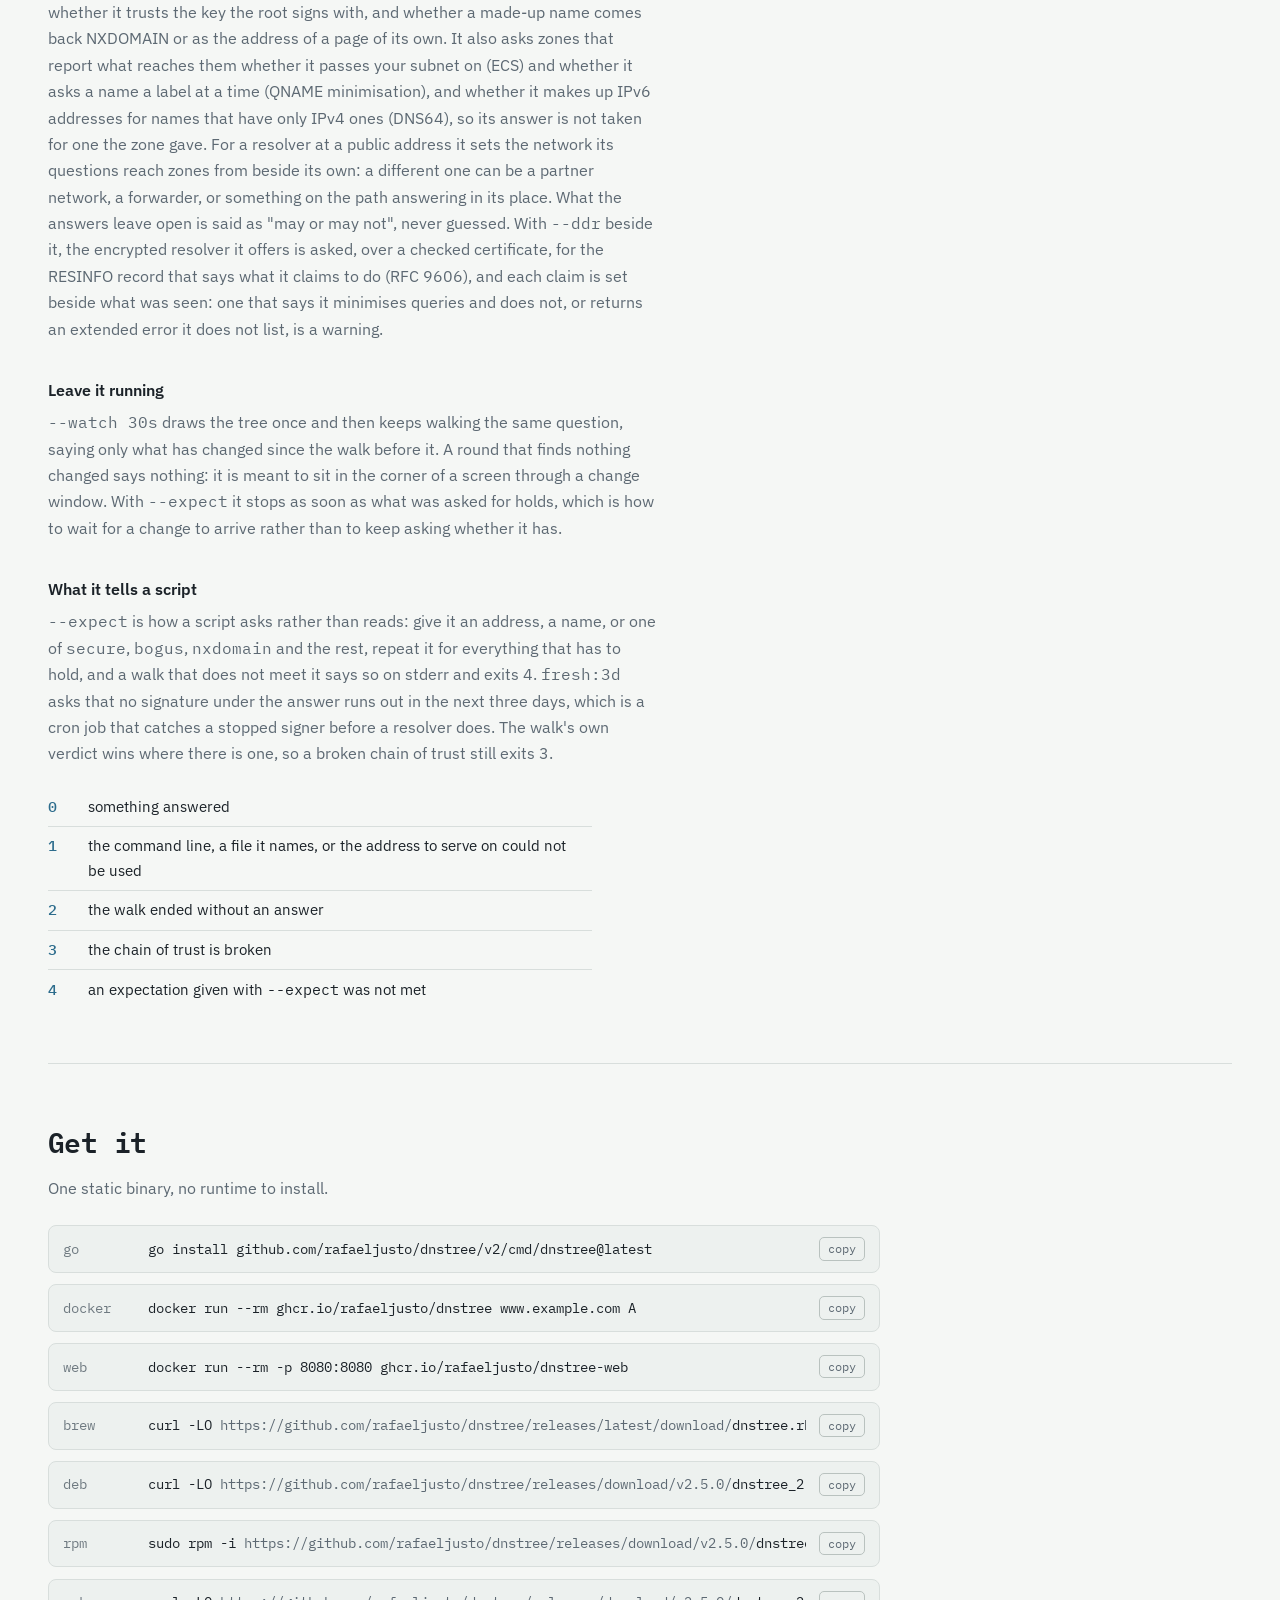
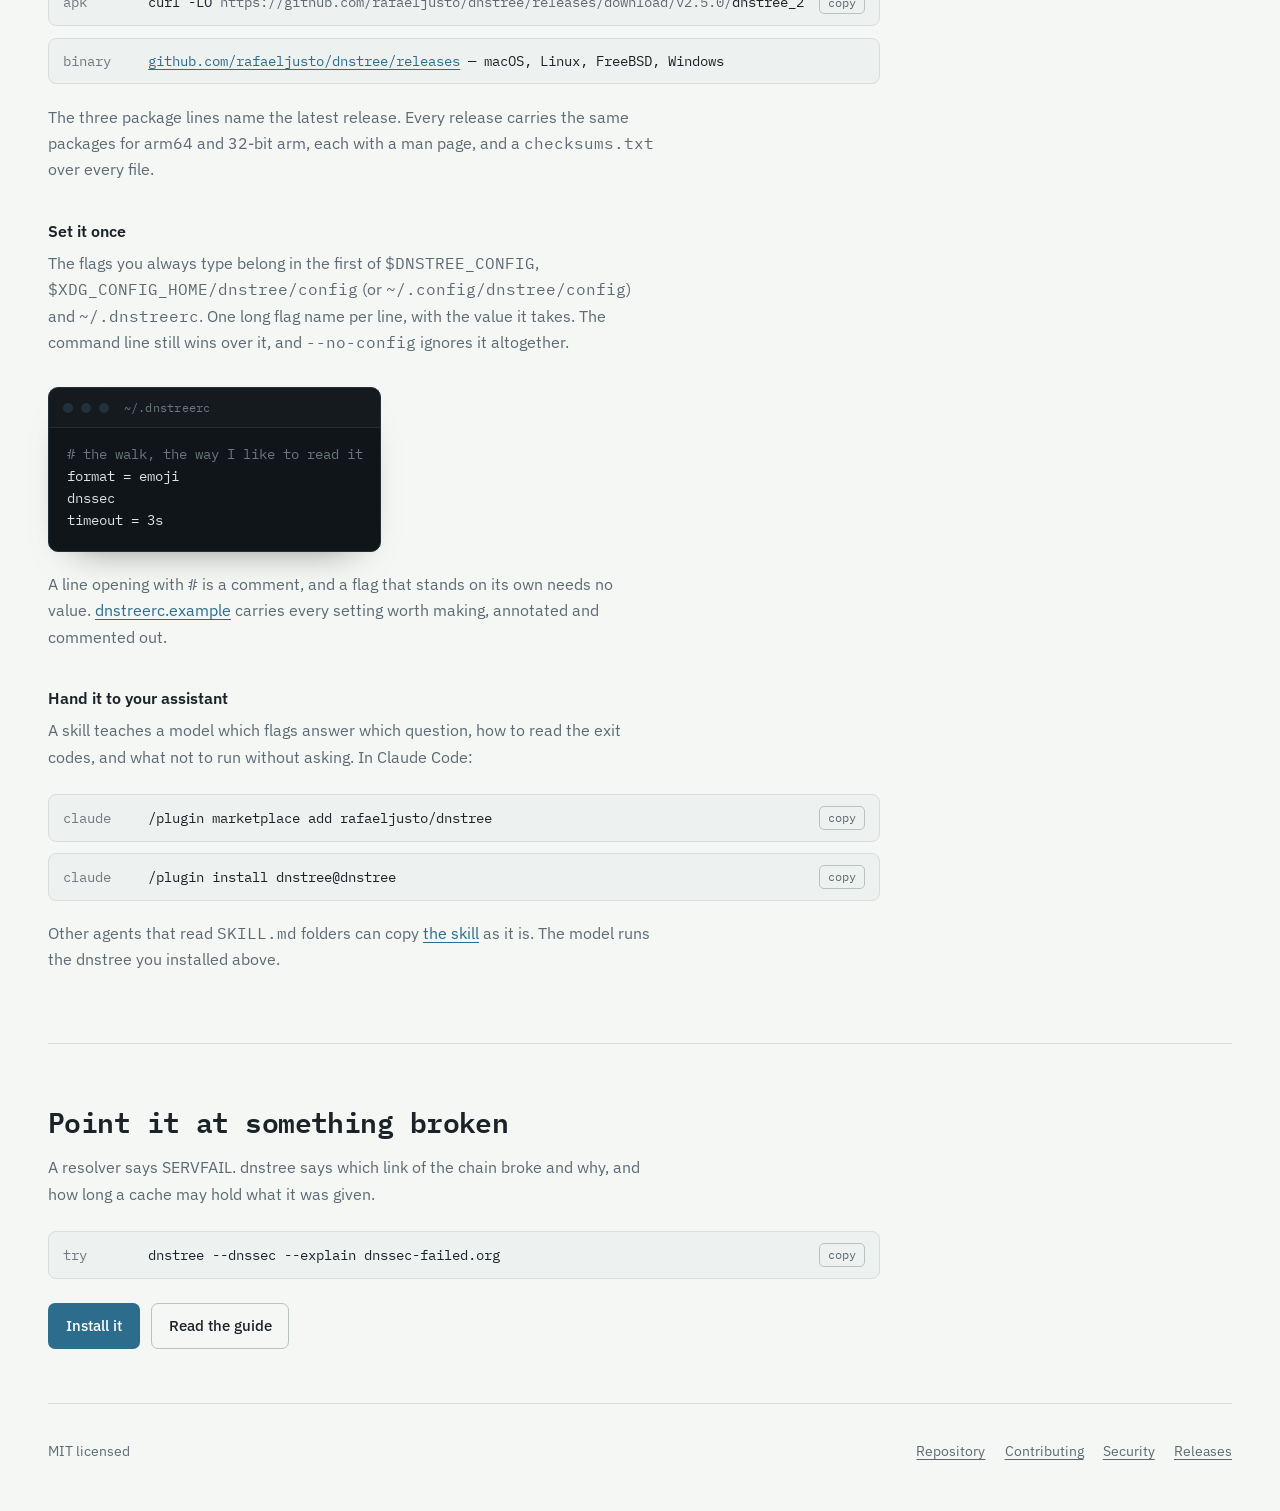
==== commit 211c78a6: "feat: Count the queries a resolver needs to reach each zone, with --deps Resolvers cap the work a na" ====
--- a/docs/index.html
+++ b/docs/index.html
@@ -462,7 +462,7 @@
         <div class="finding">
           <span class="tag tag-warn">hidden</span>
           <h3>A zone nobody chose to depend on</h3>
-          <p><code>--deps</code> follows every nameserver of every zone on the way, and every nameserver of theirs, and lists each zone the name depends on with the nameserver that brought it in. Whoever controls any of them can make the name resolve somewhere else.</p>
+          <p><code>--deps</code> follows every nameserver of every zone on the way, and every nameserver of theirs, and lists each zone the name depends on with the nameserver that brought it in. Whoever controls any of them can make the name resolve somewhere else. It also counts the queries a resolver with an empty cache makes to reach each zone, where a delegation without glue makes it look up a nameserver first.</p>
         </div>
         <div class="finding">
           <span class="tag tag-warn">expiring</span>
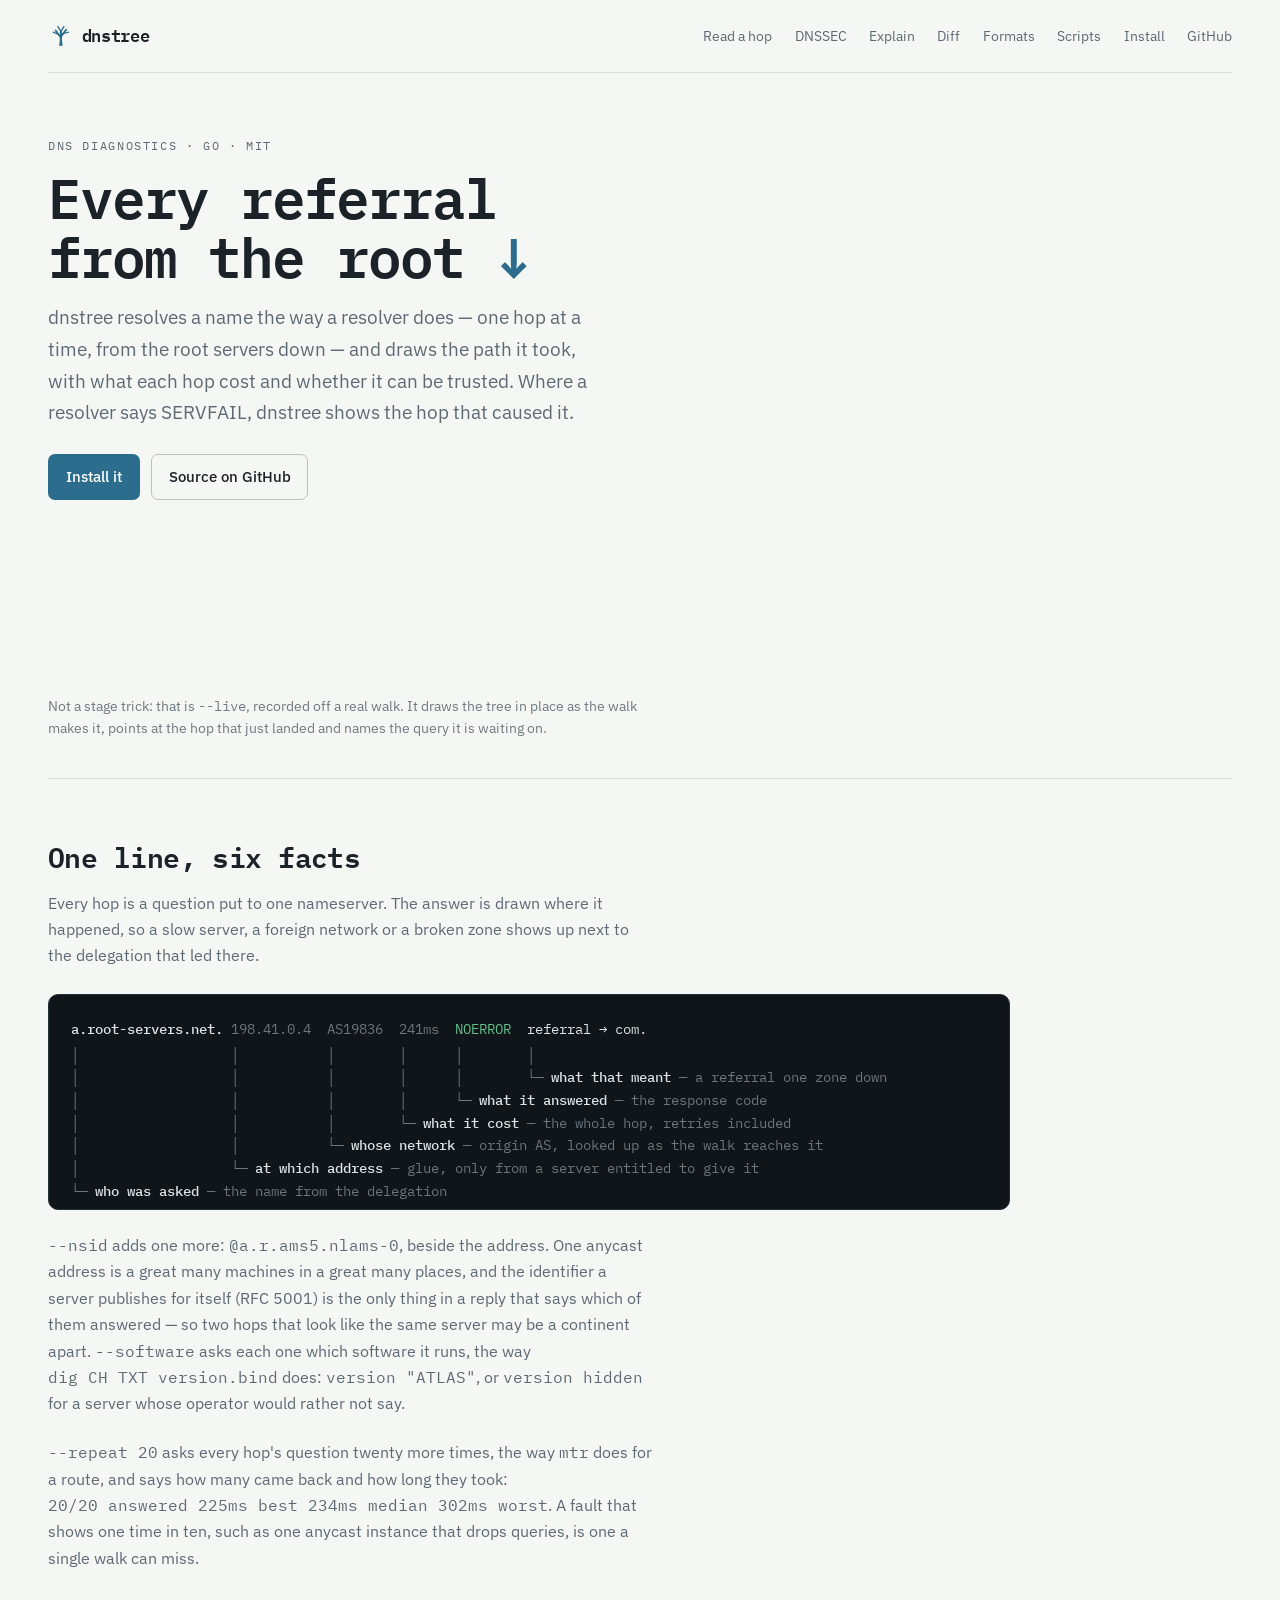
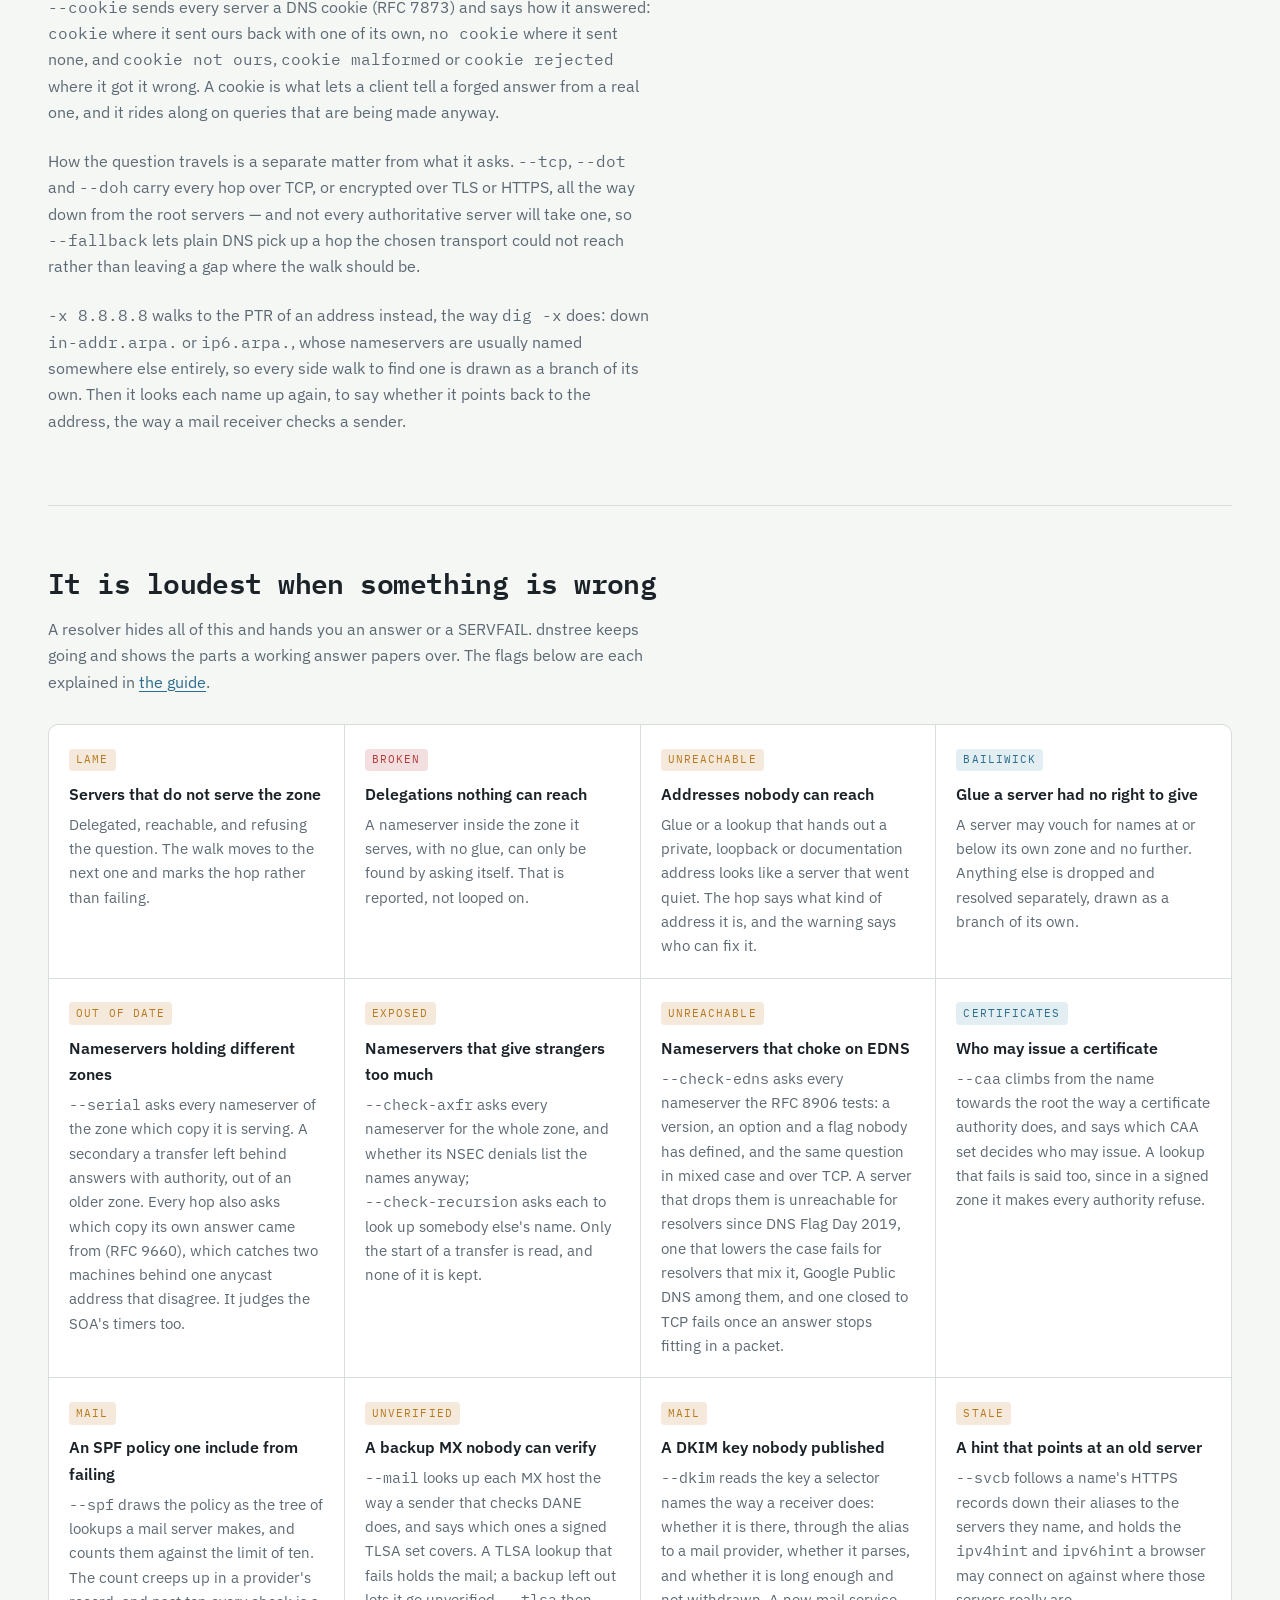
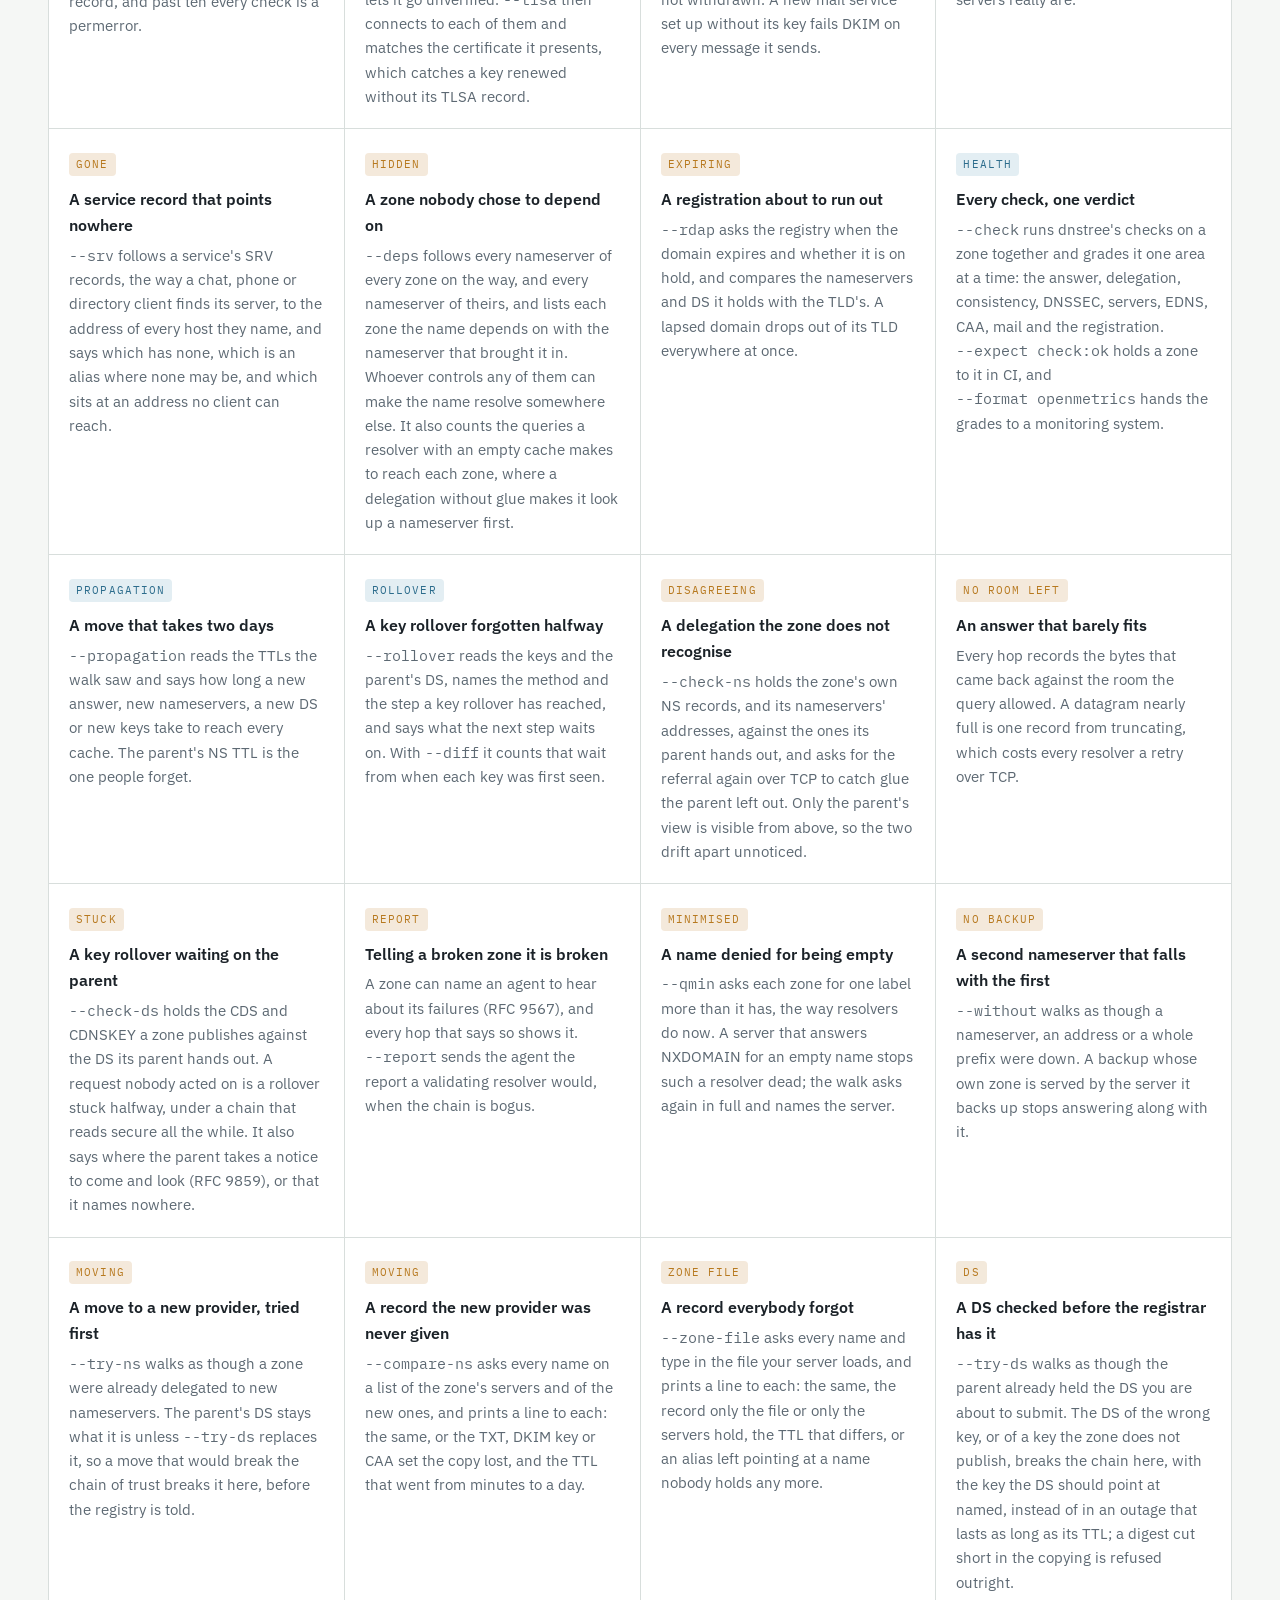
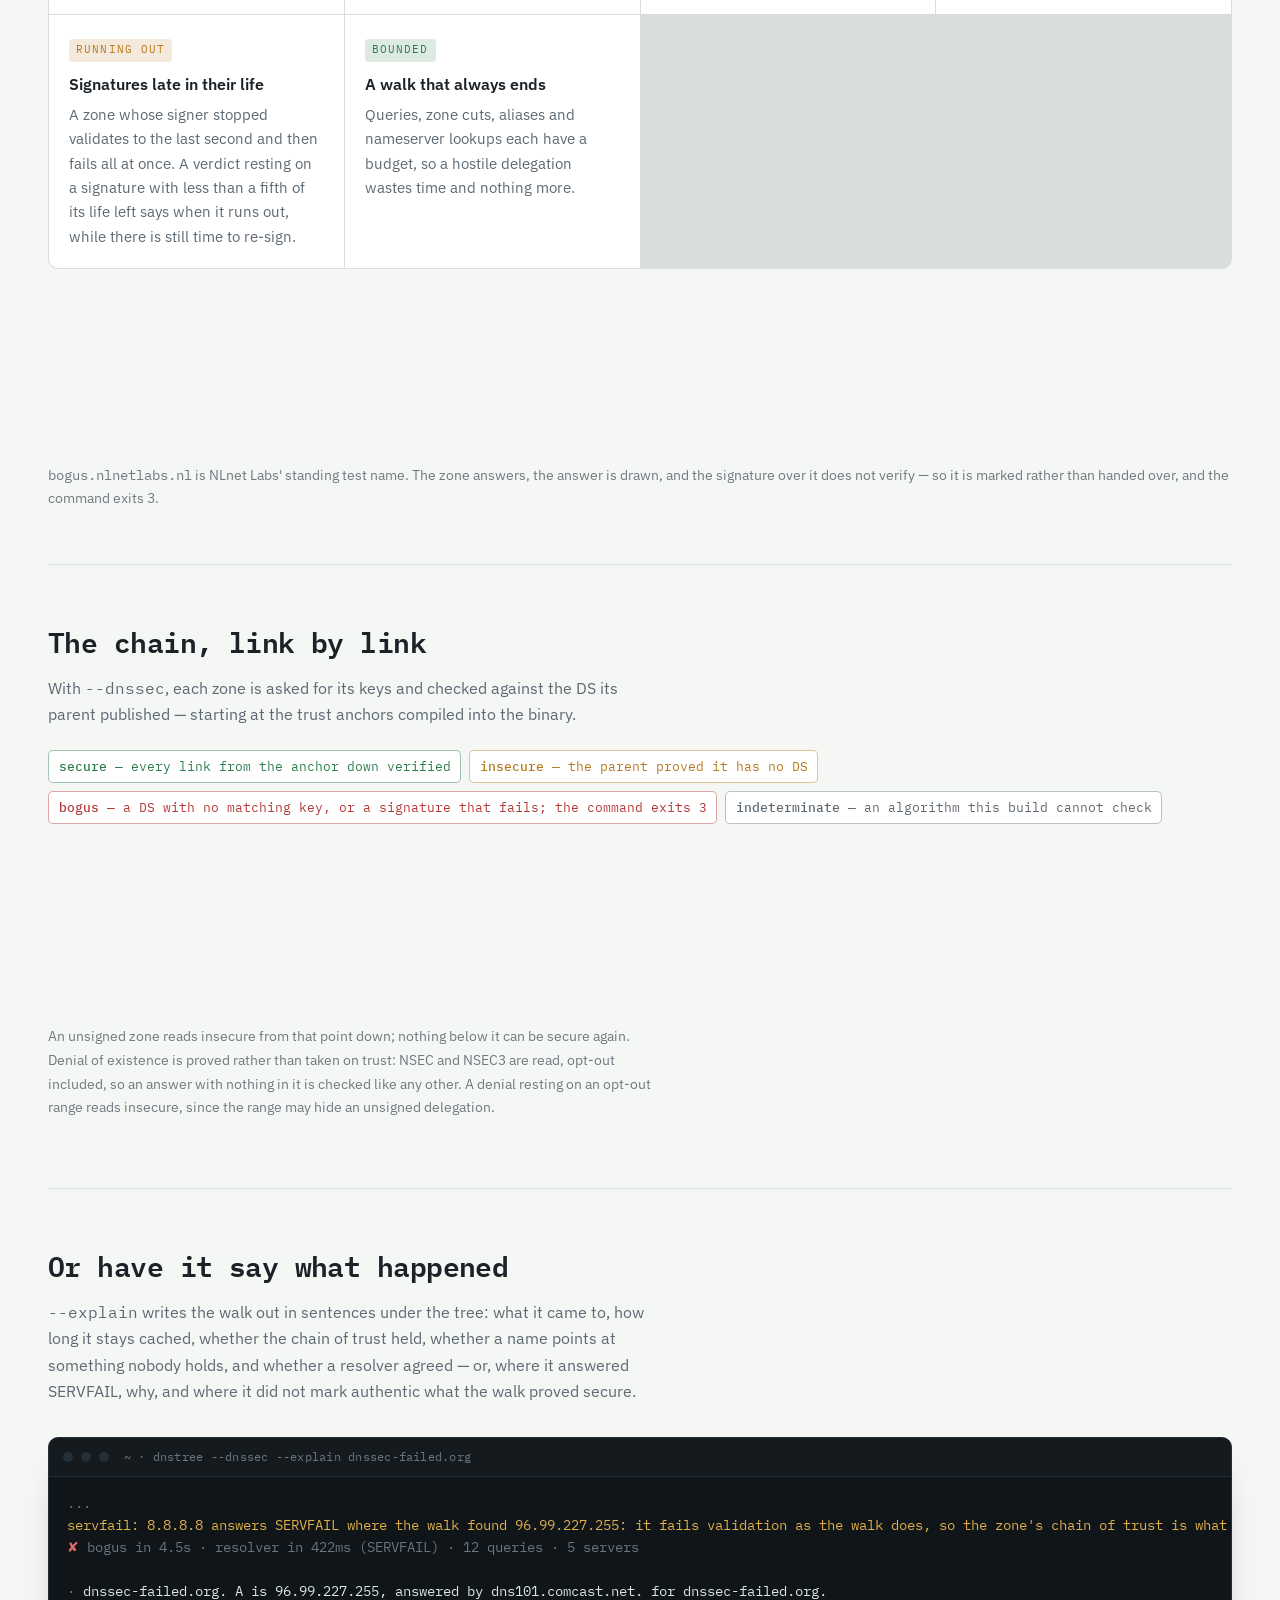
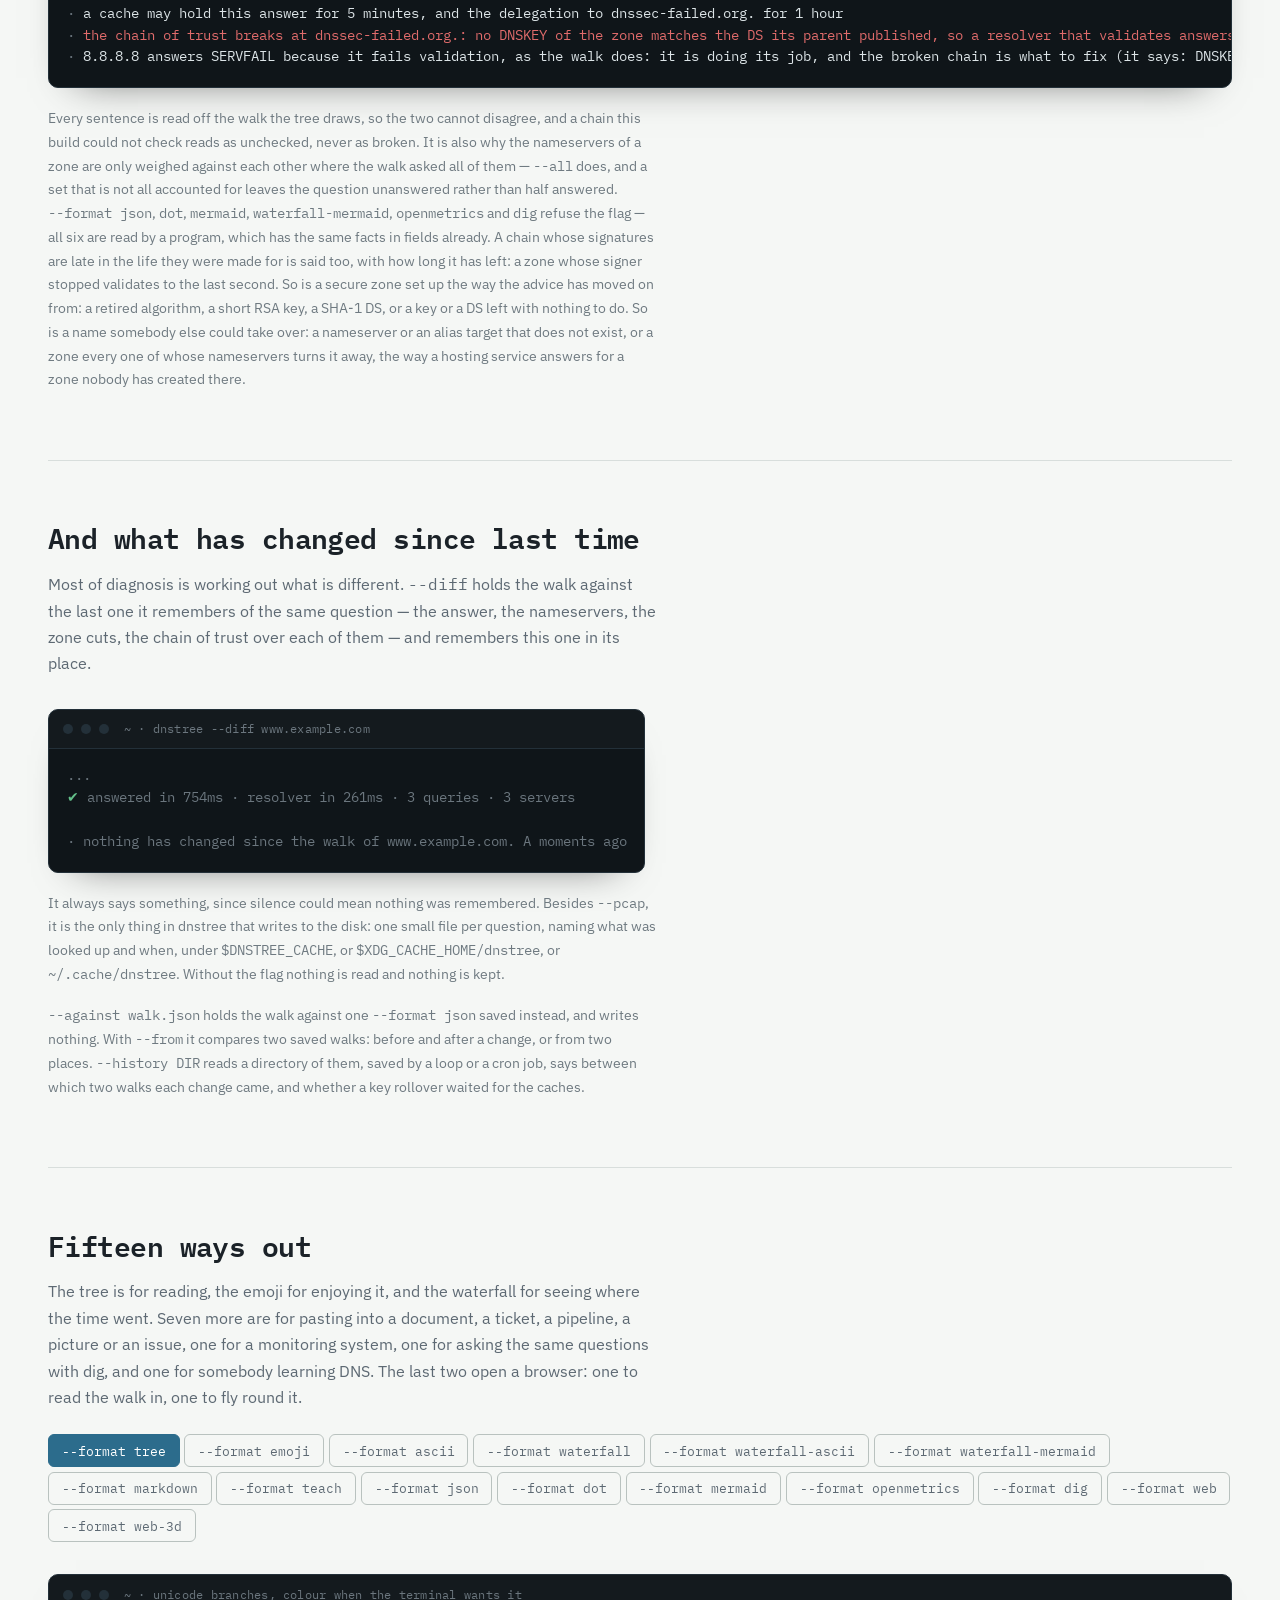
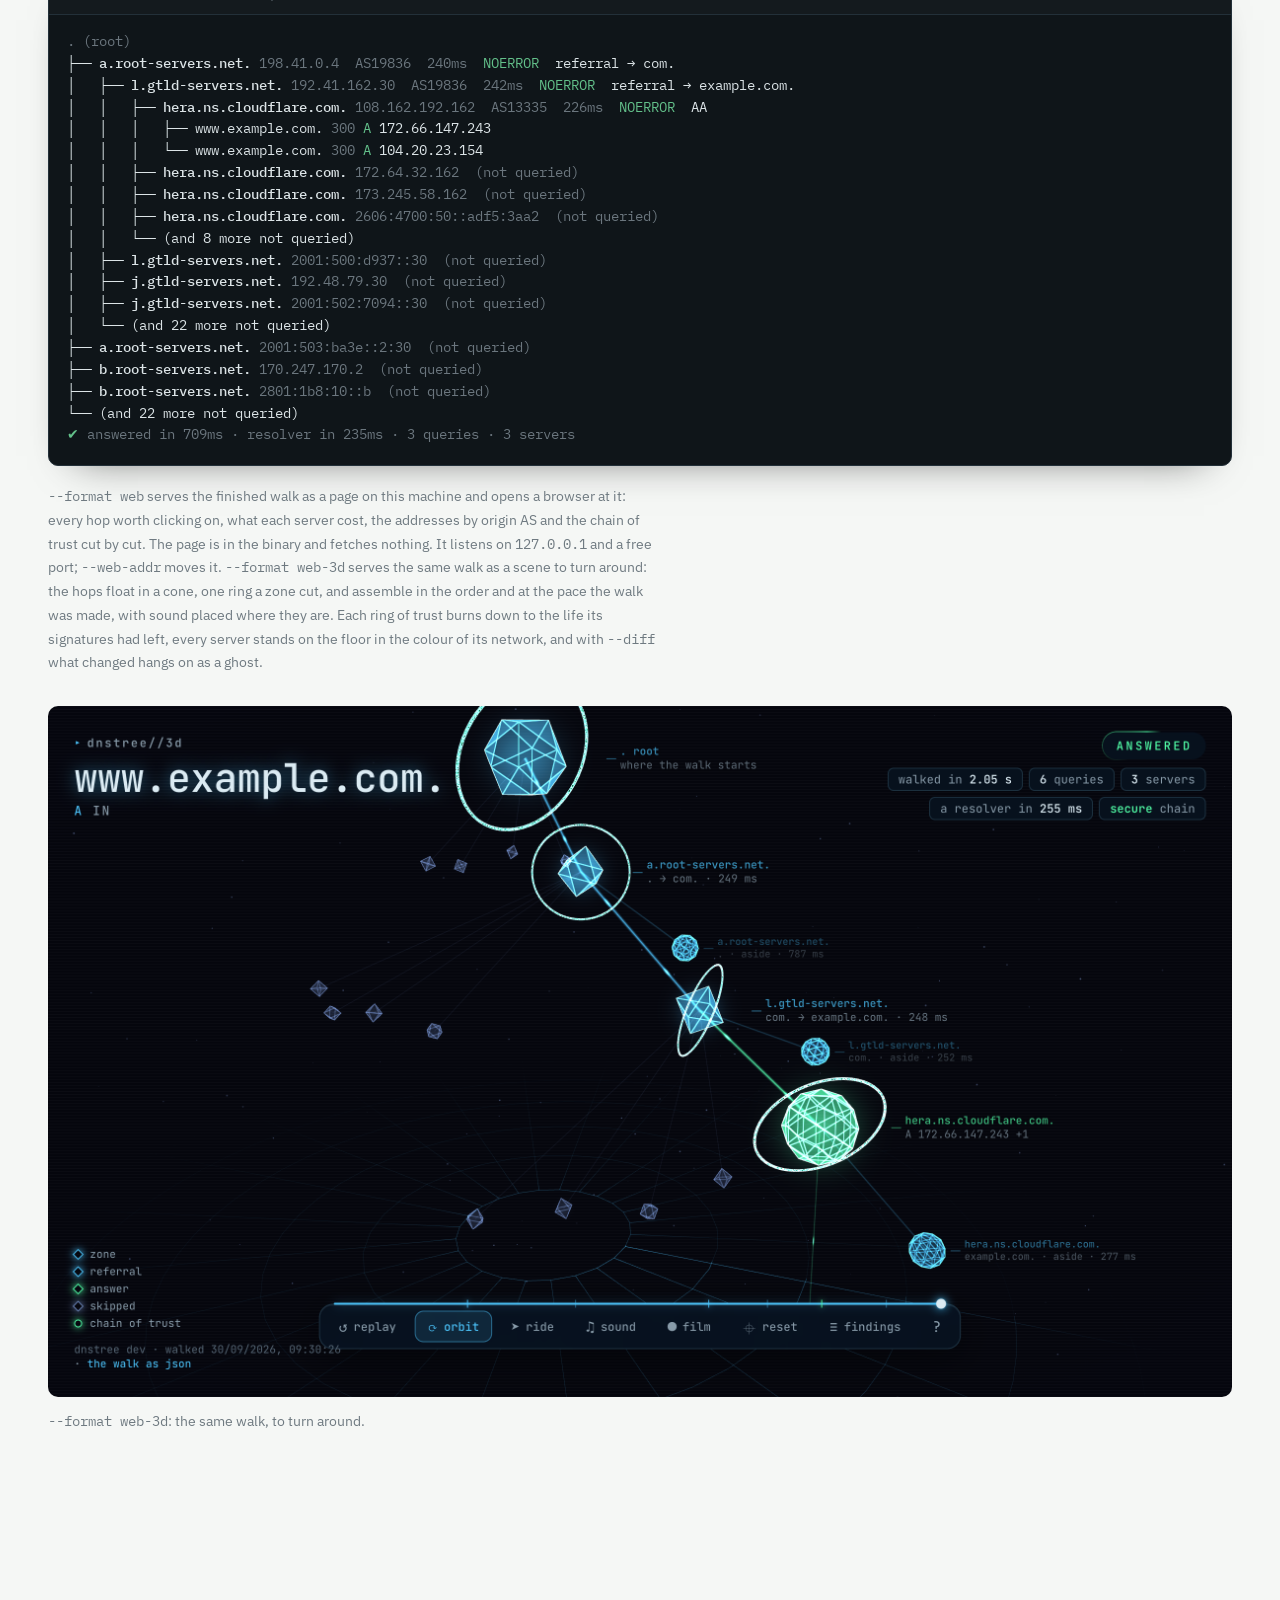
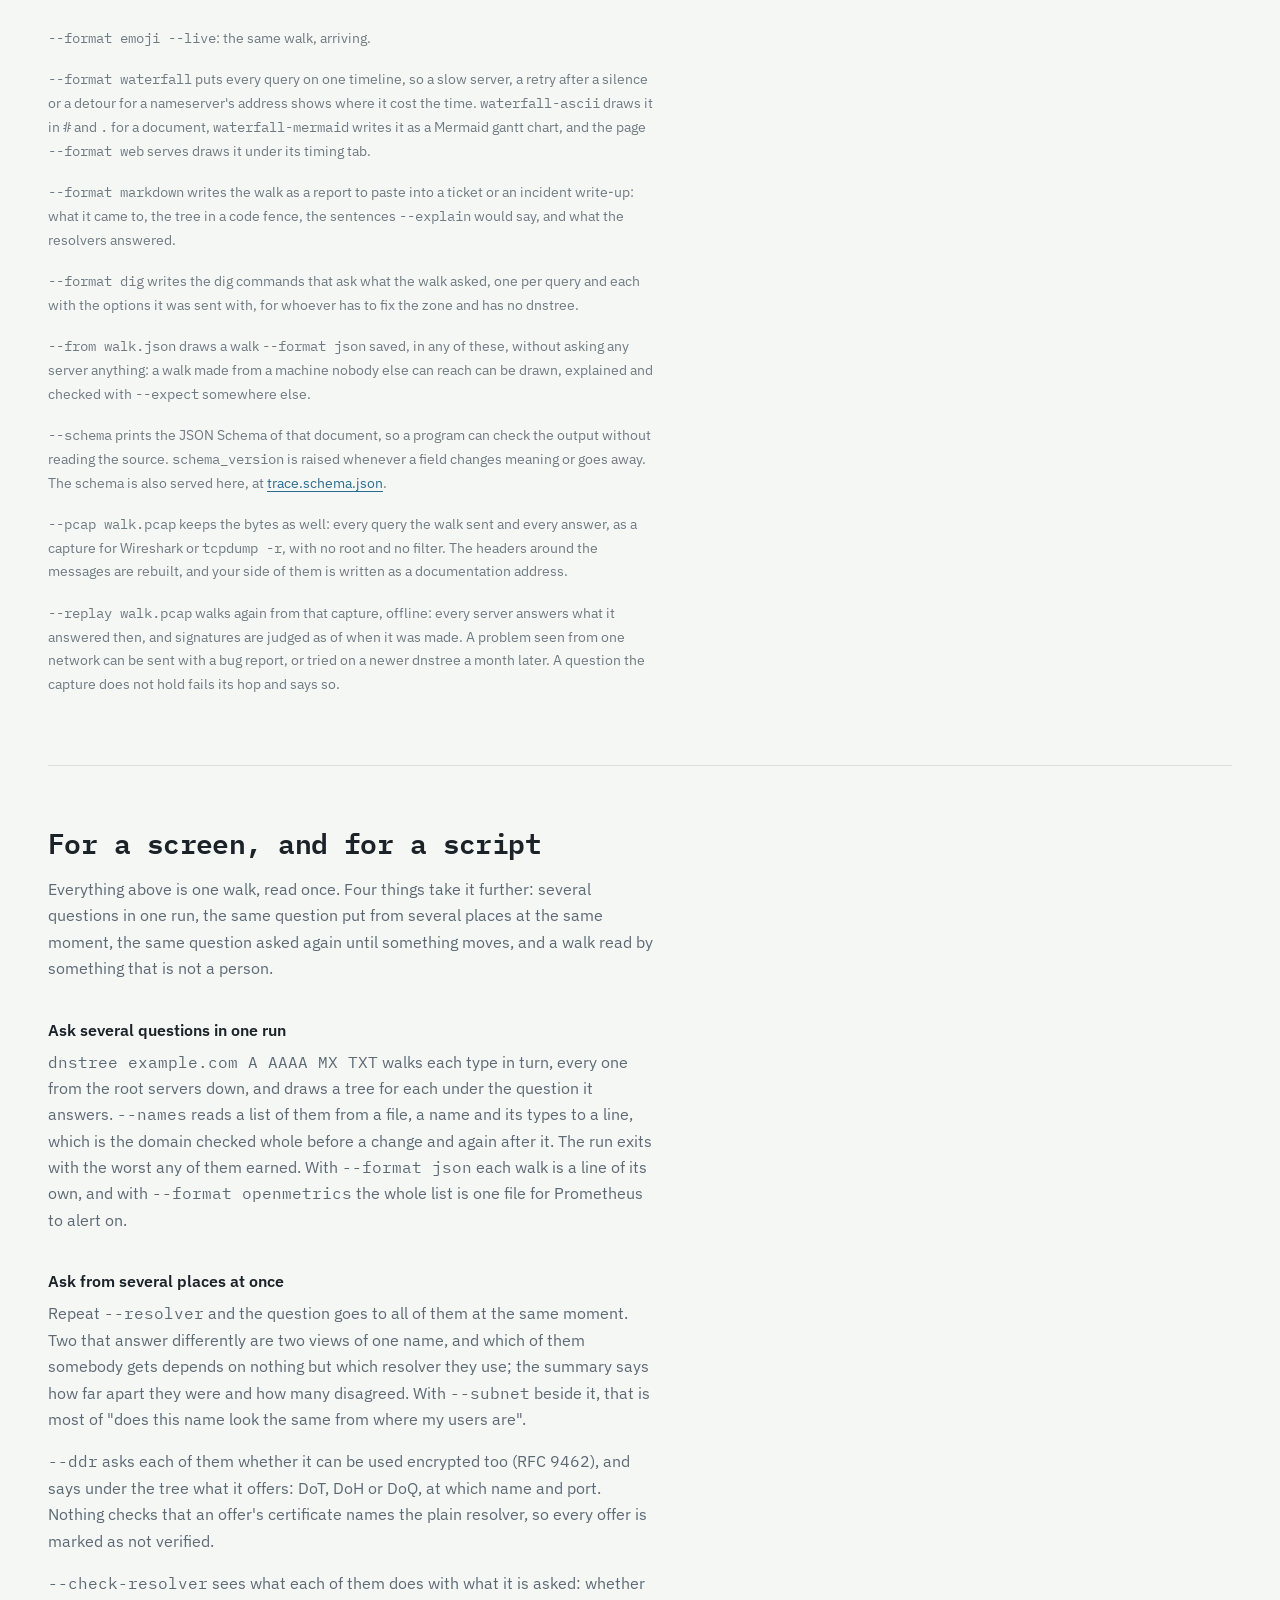
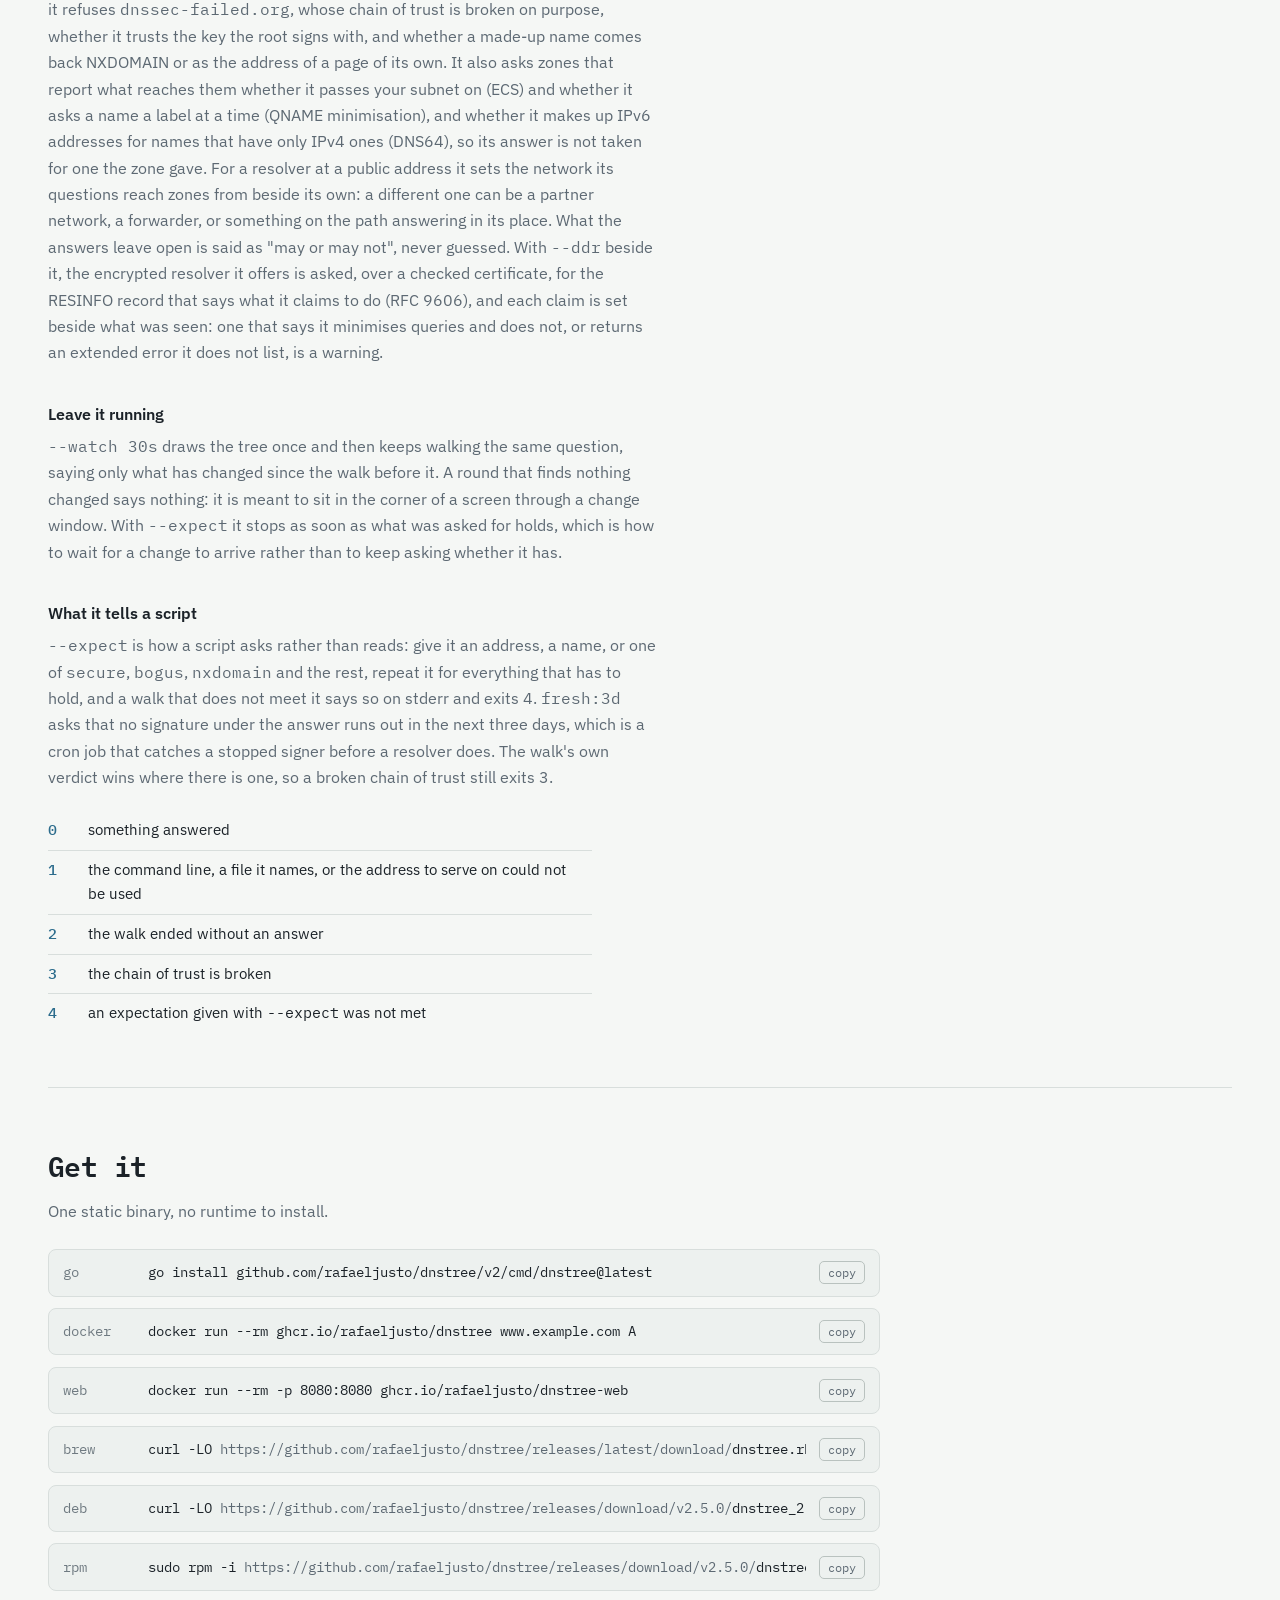
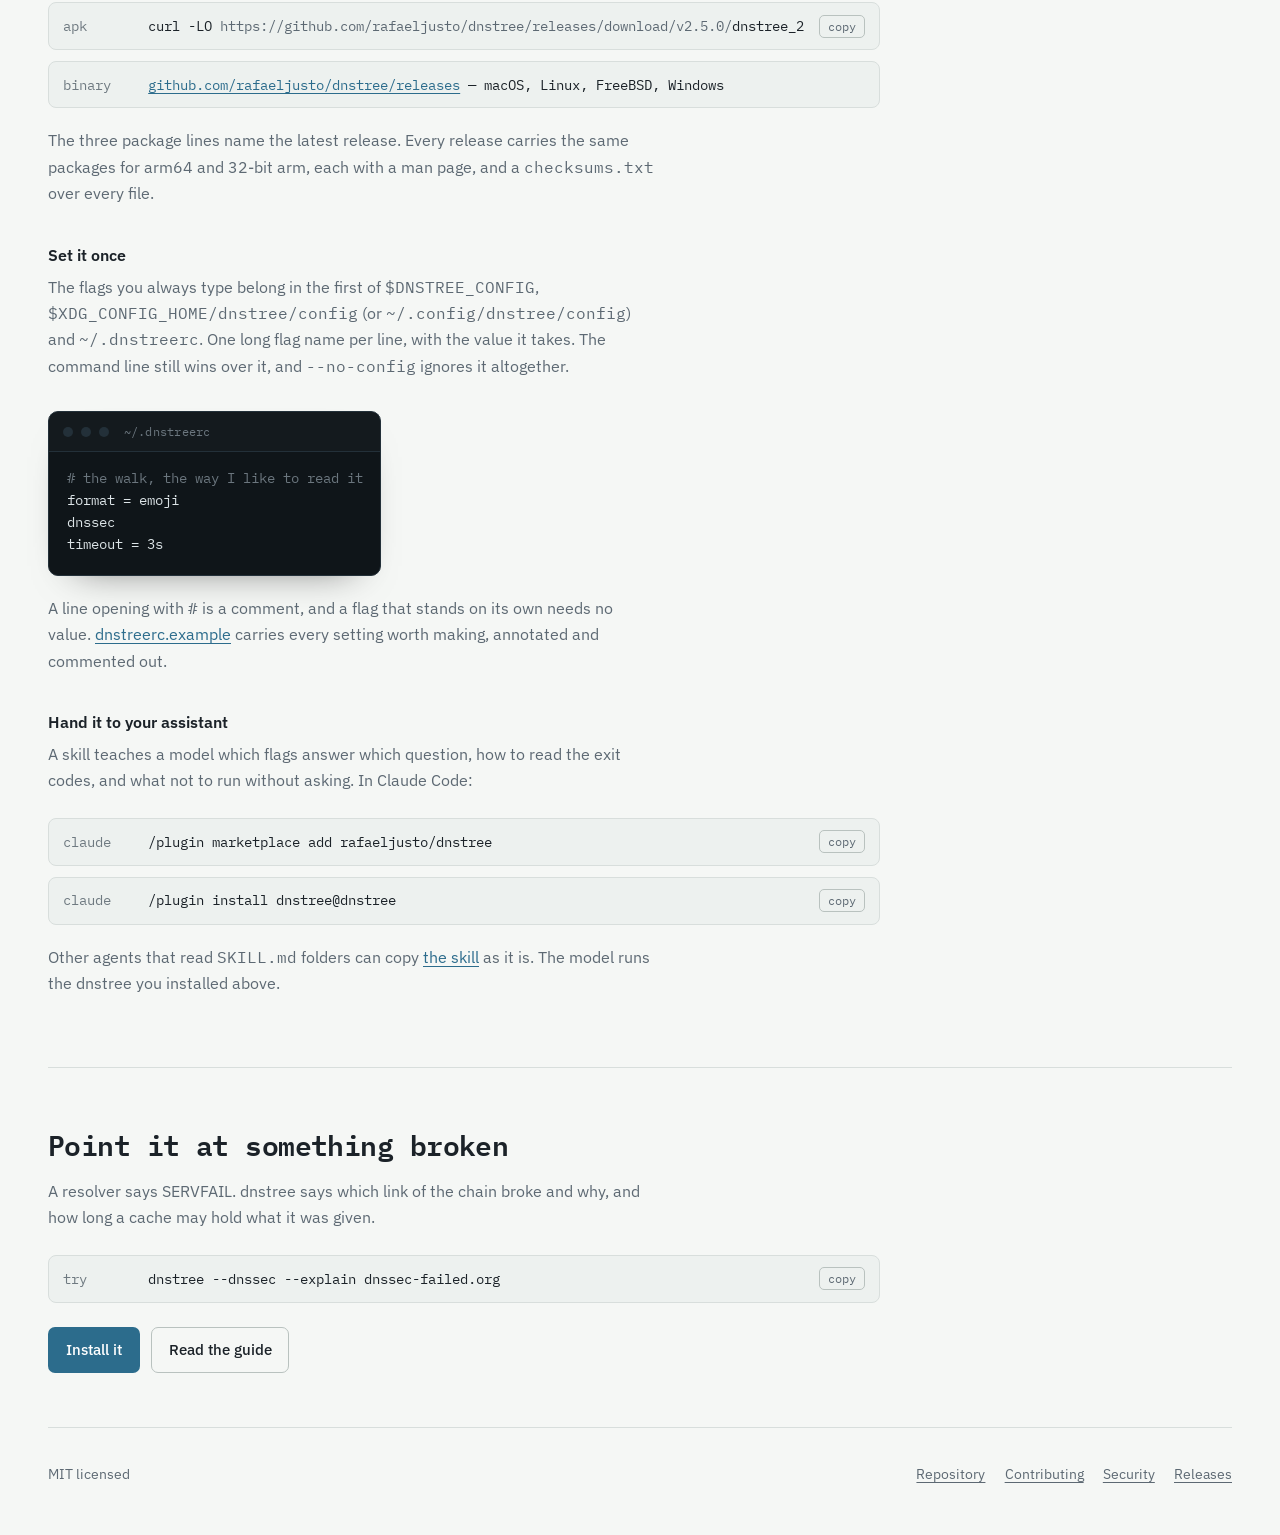
==== commit b942cf0b: "feat: Say how a name changed across saved walks, with --history Read a directory of walks --format j" ====
--- a/docs/index.html
+++ b/docs/index.html
@@ -663,6 +663,9 @@
         <code>--against walk.json</code> holds the walk against one <code>--format json</code>
         saved instead, and writes nothing. With <code>--from</code> it compares two saved walks:
         before and after a change, or from two places.
+        <code>--history DIR</code> reads a directory of them, saved by a loop or a cron job,
+        says between which two walks each change came, and whether a key rollover waited
+        for the caches.
       </p>
     </section>
 
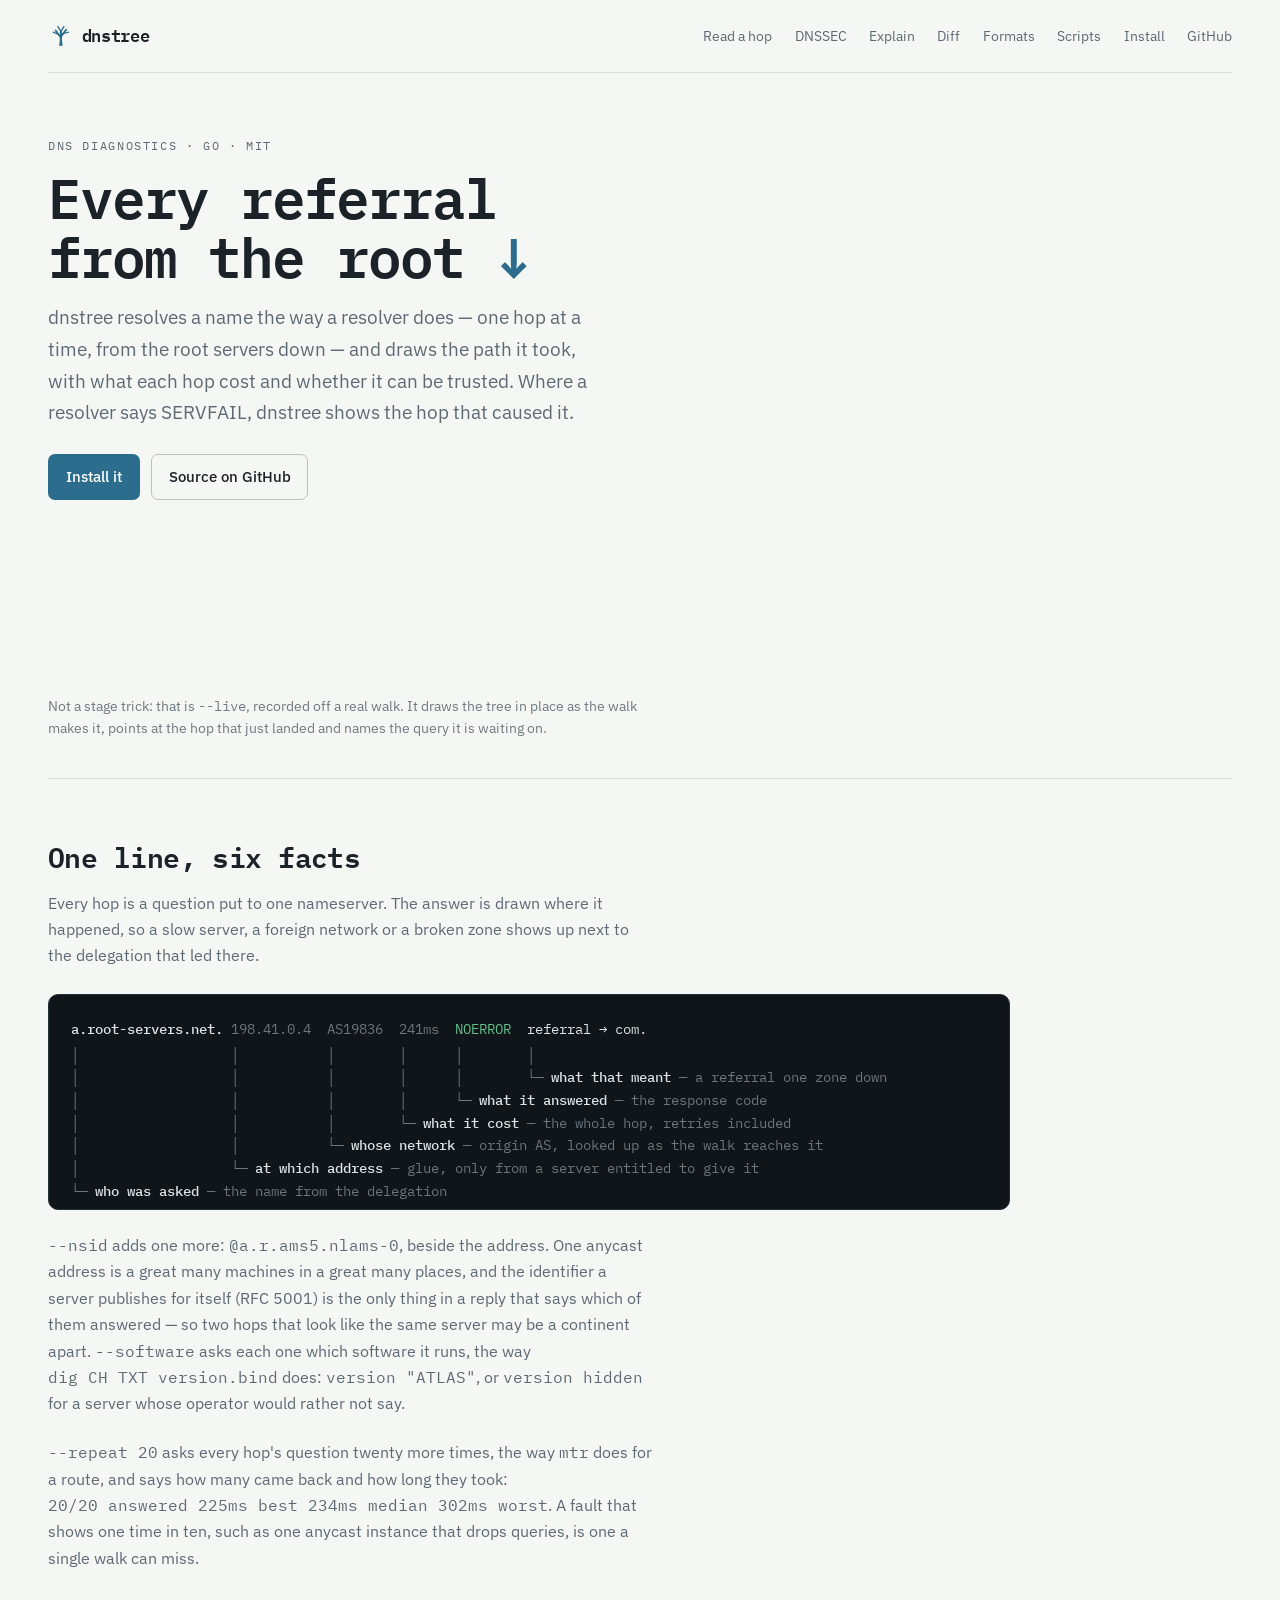
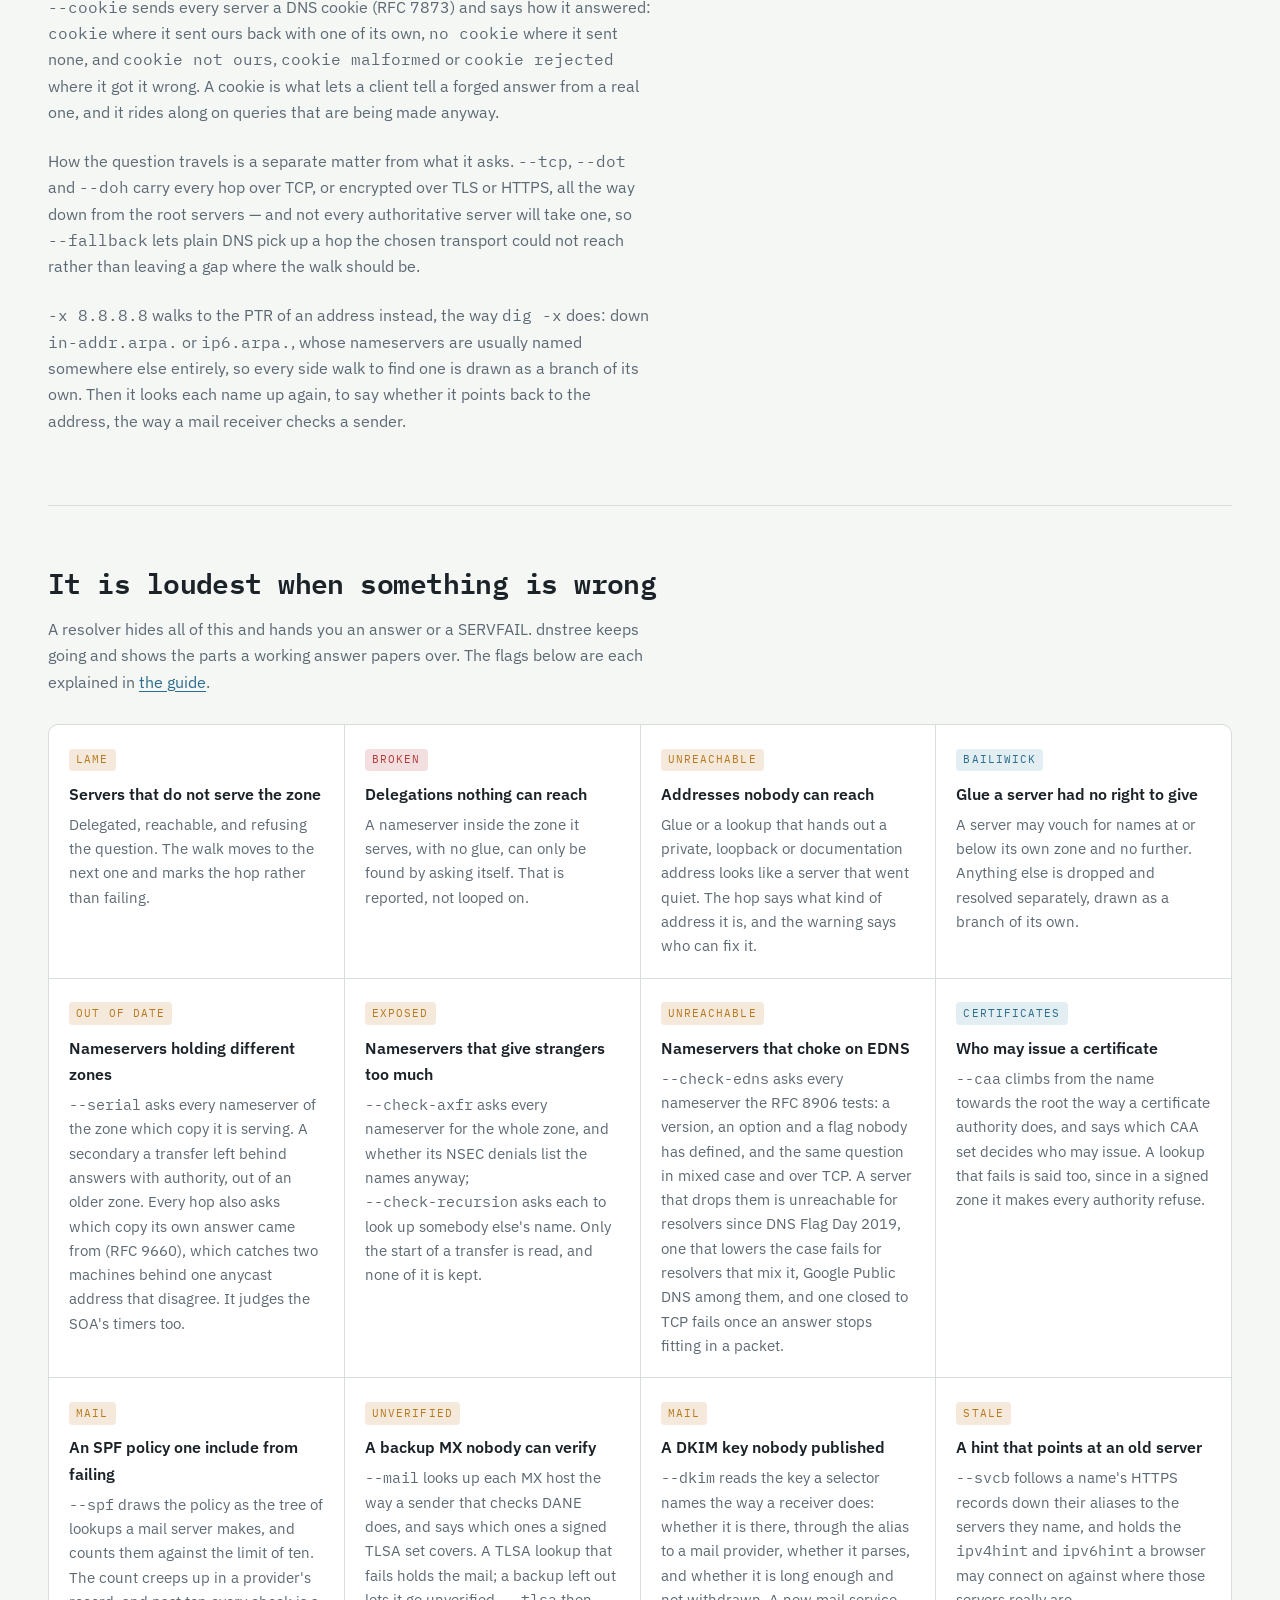
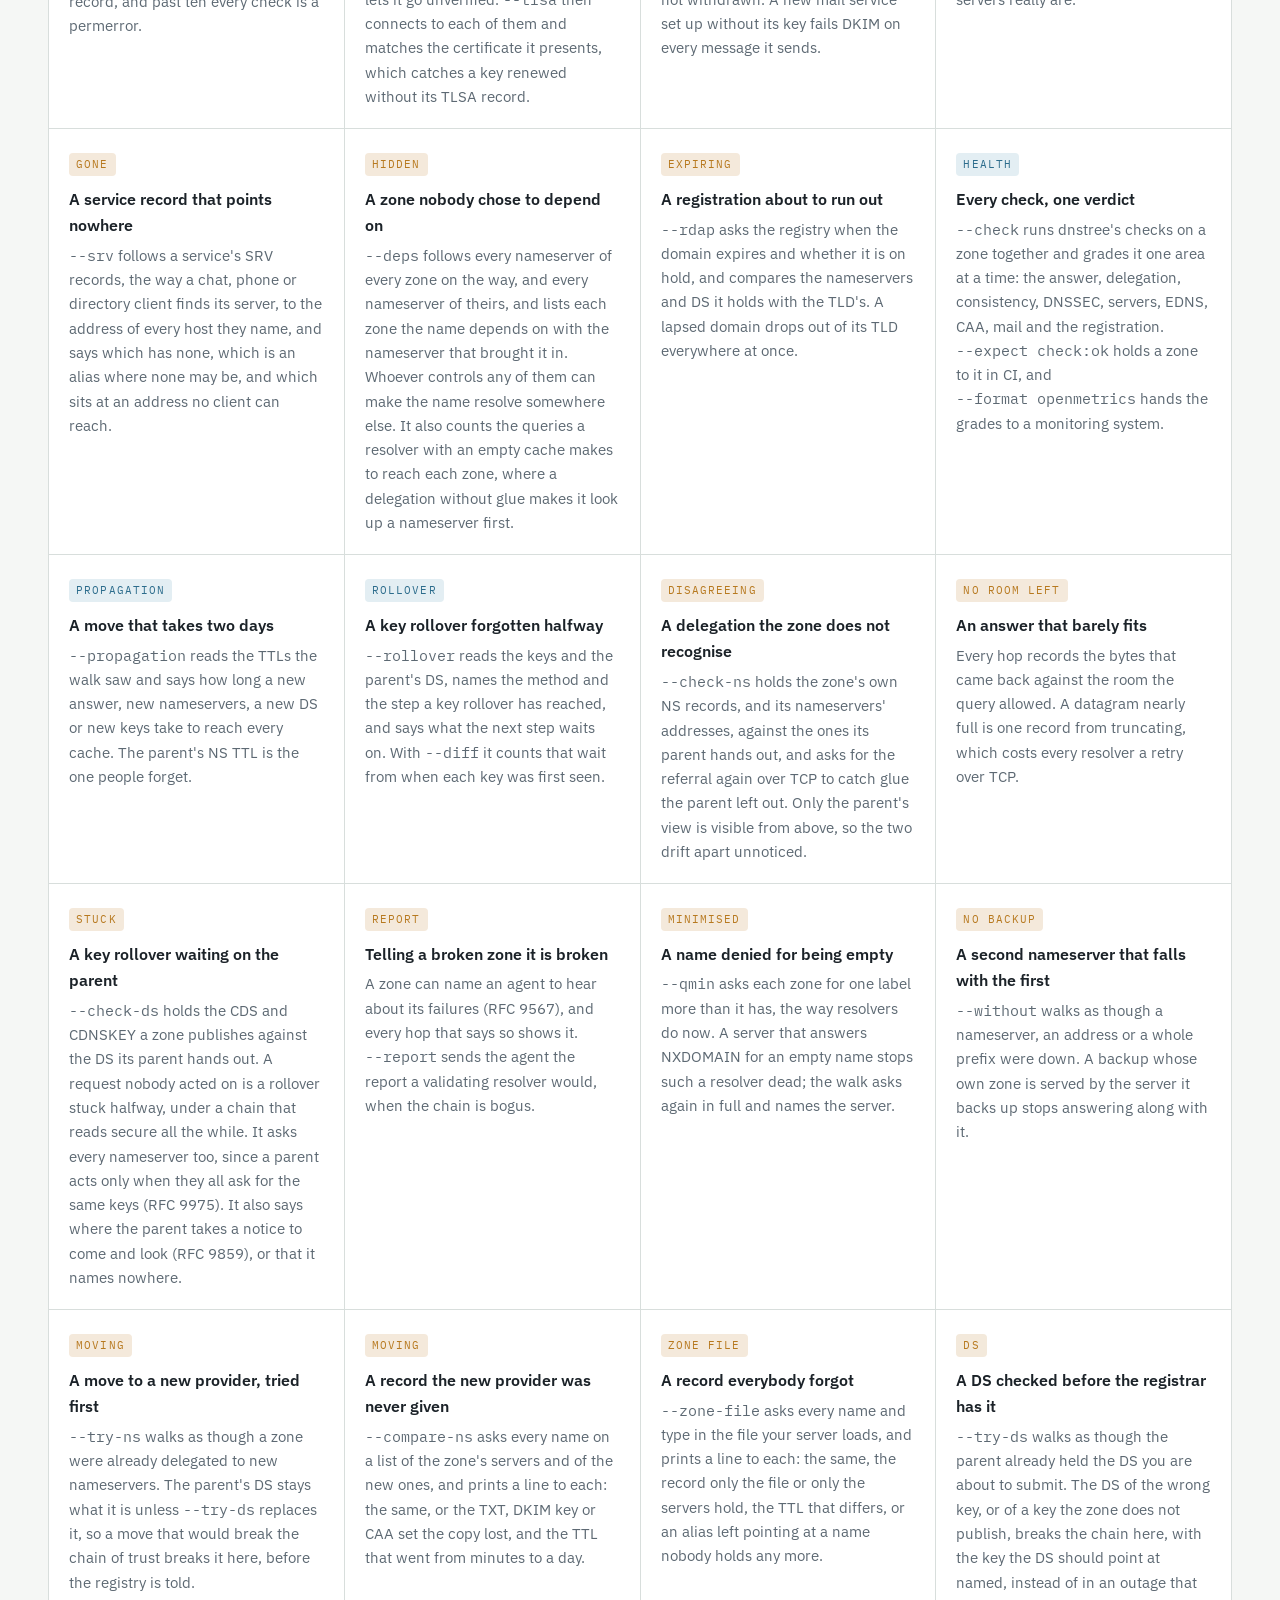
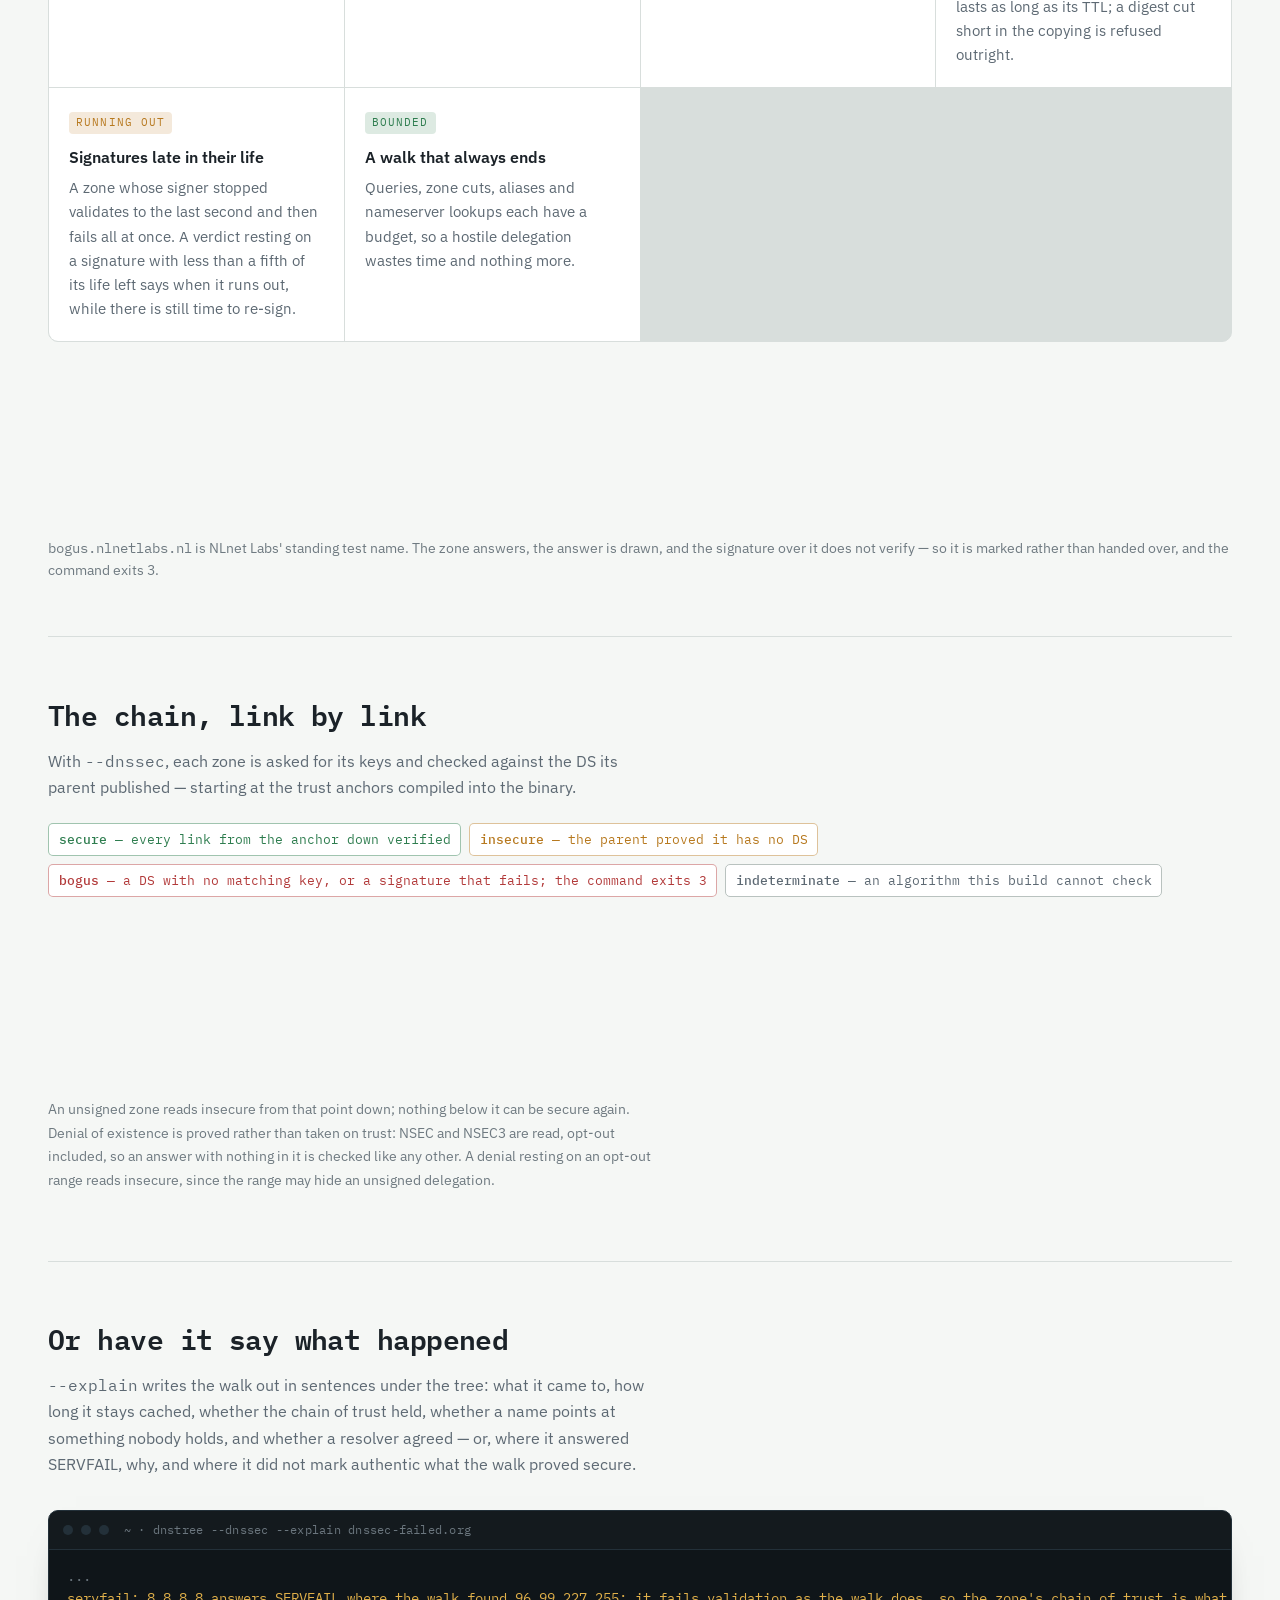
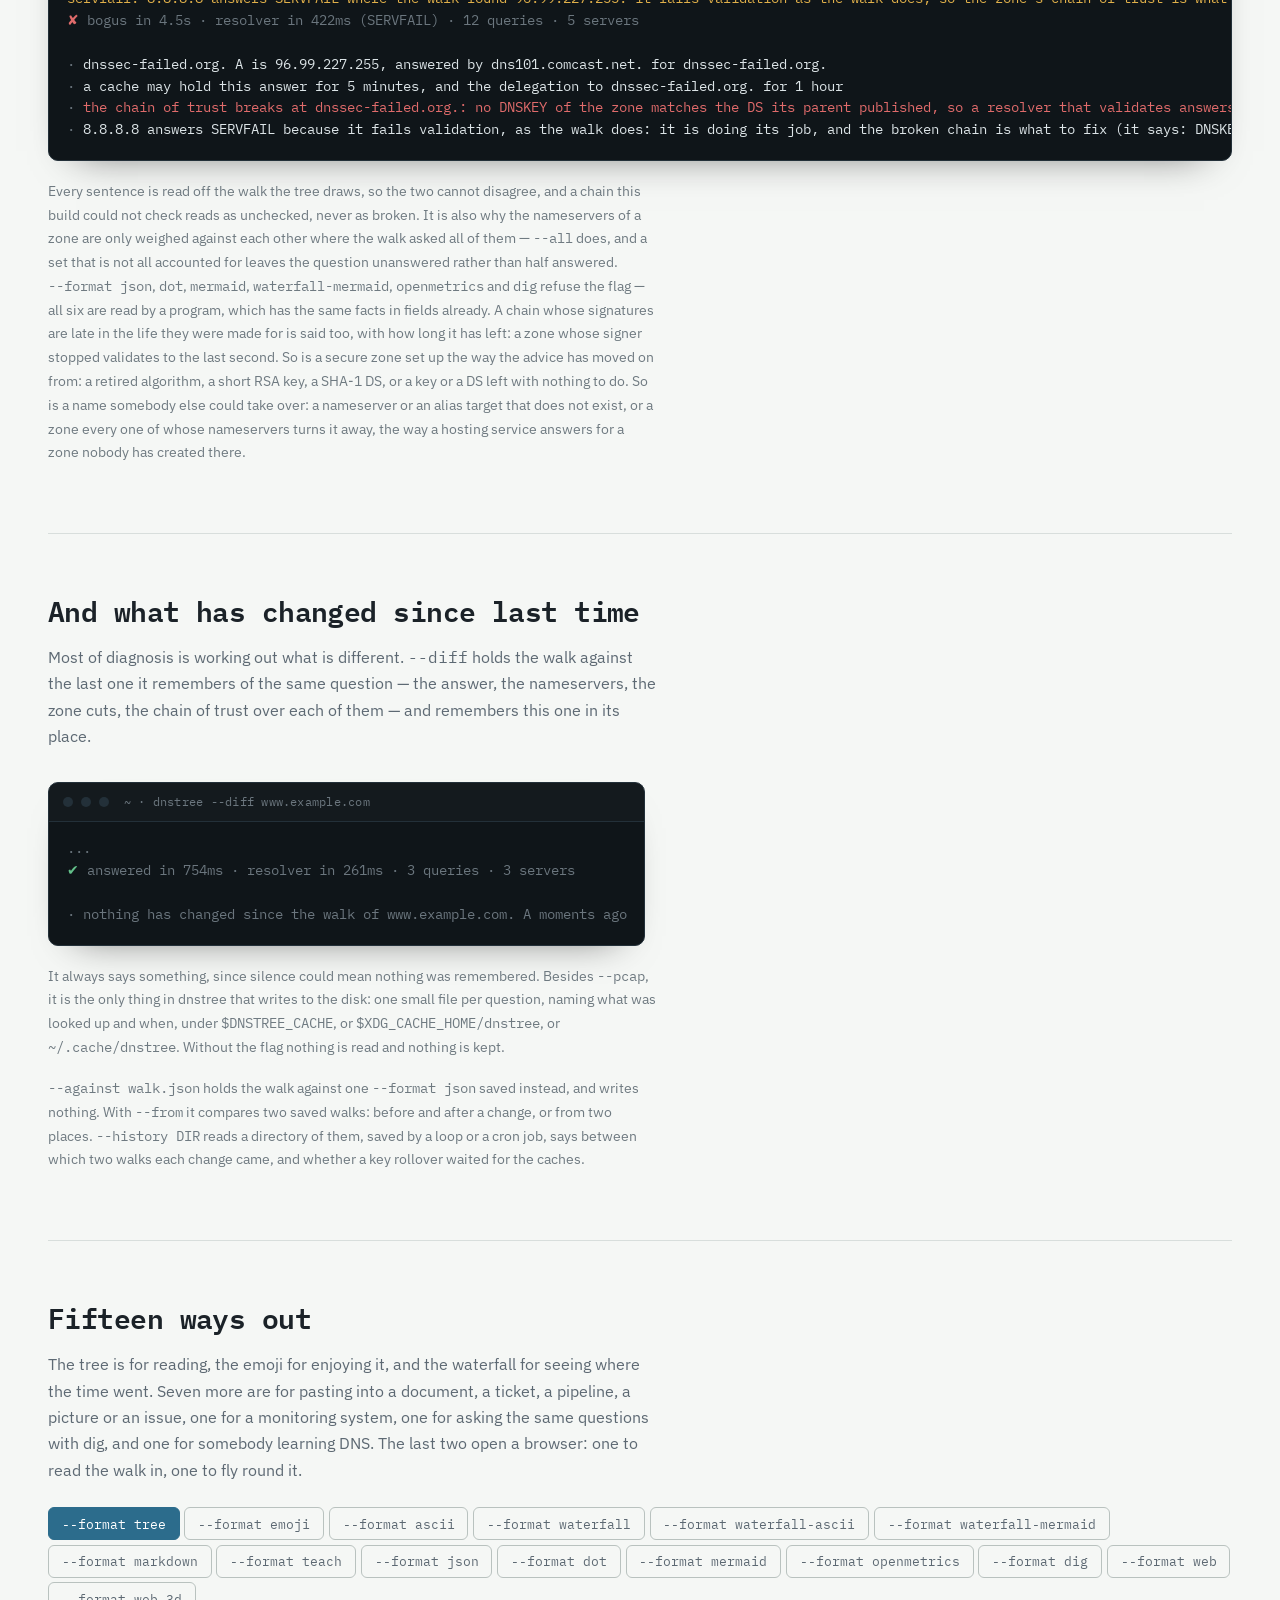
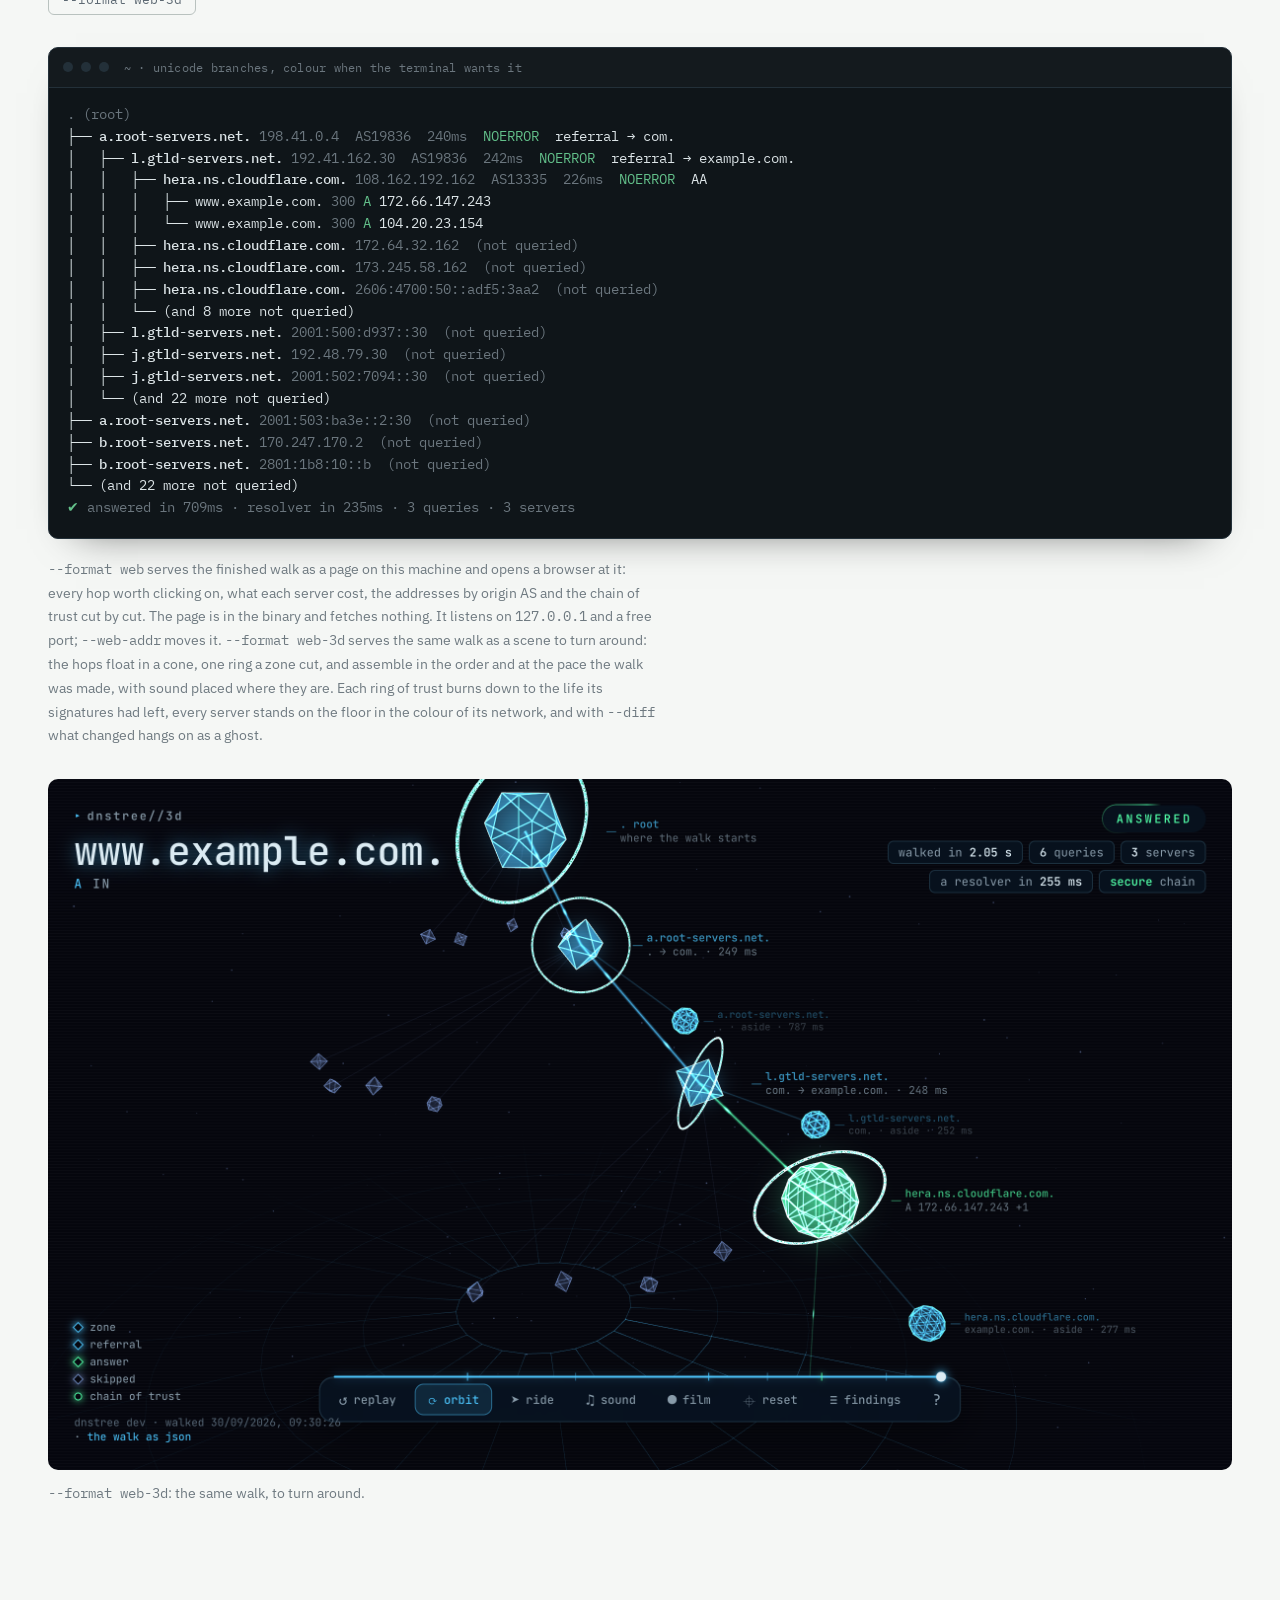
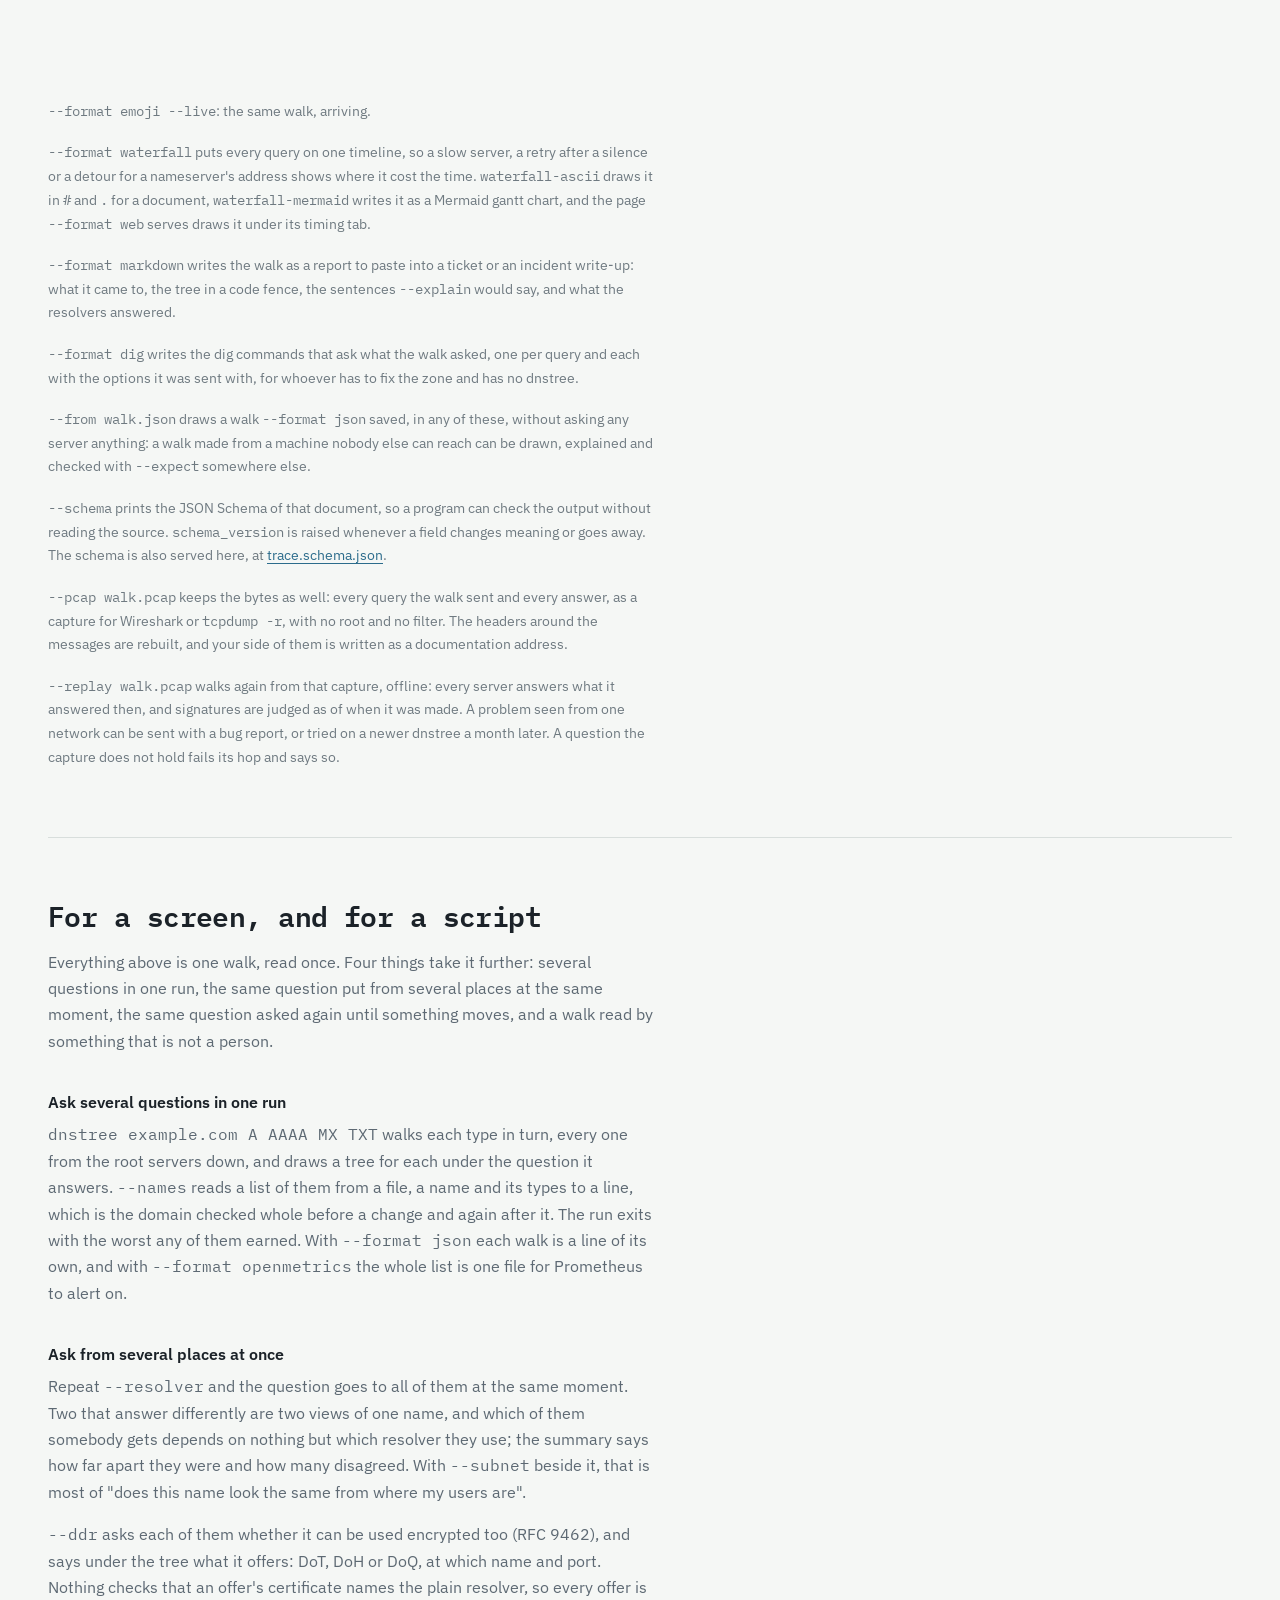
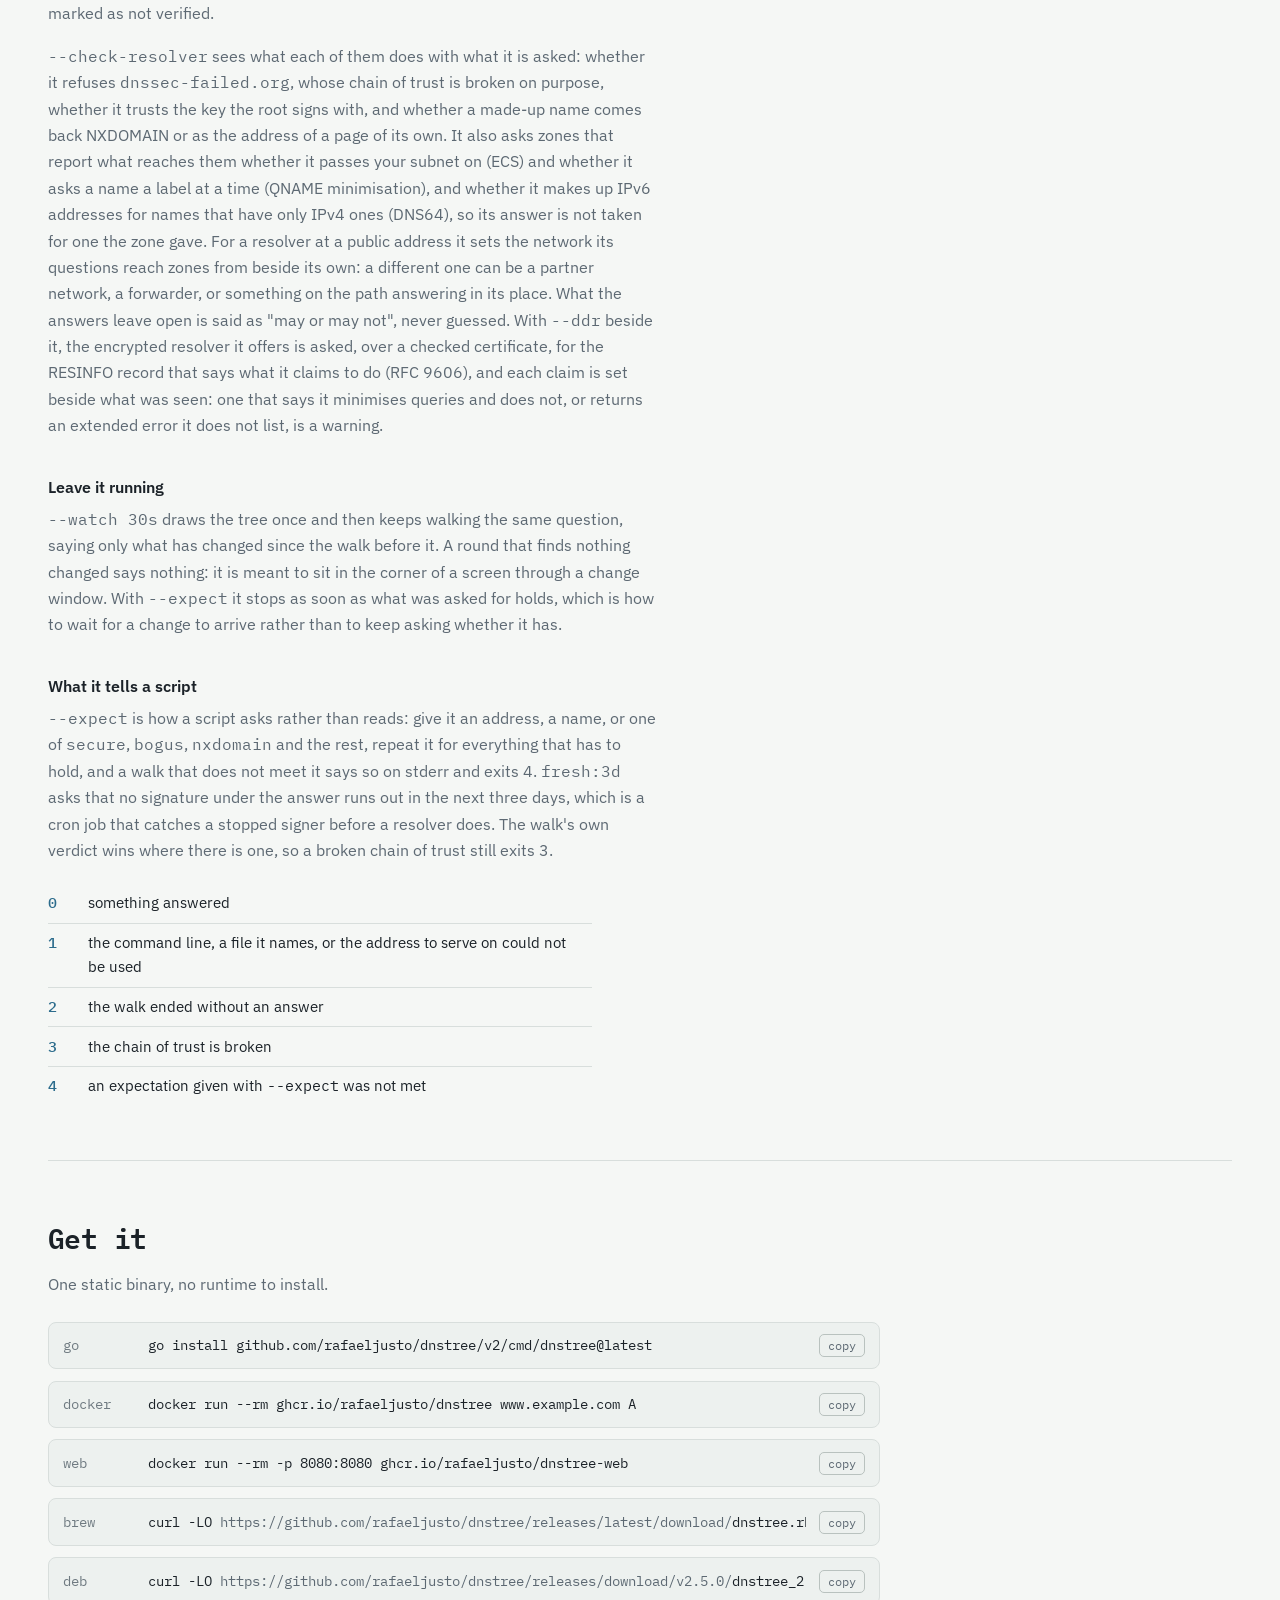
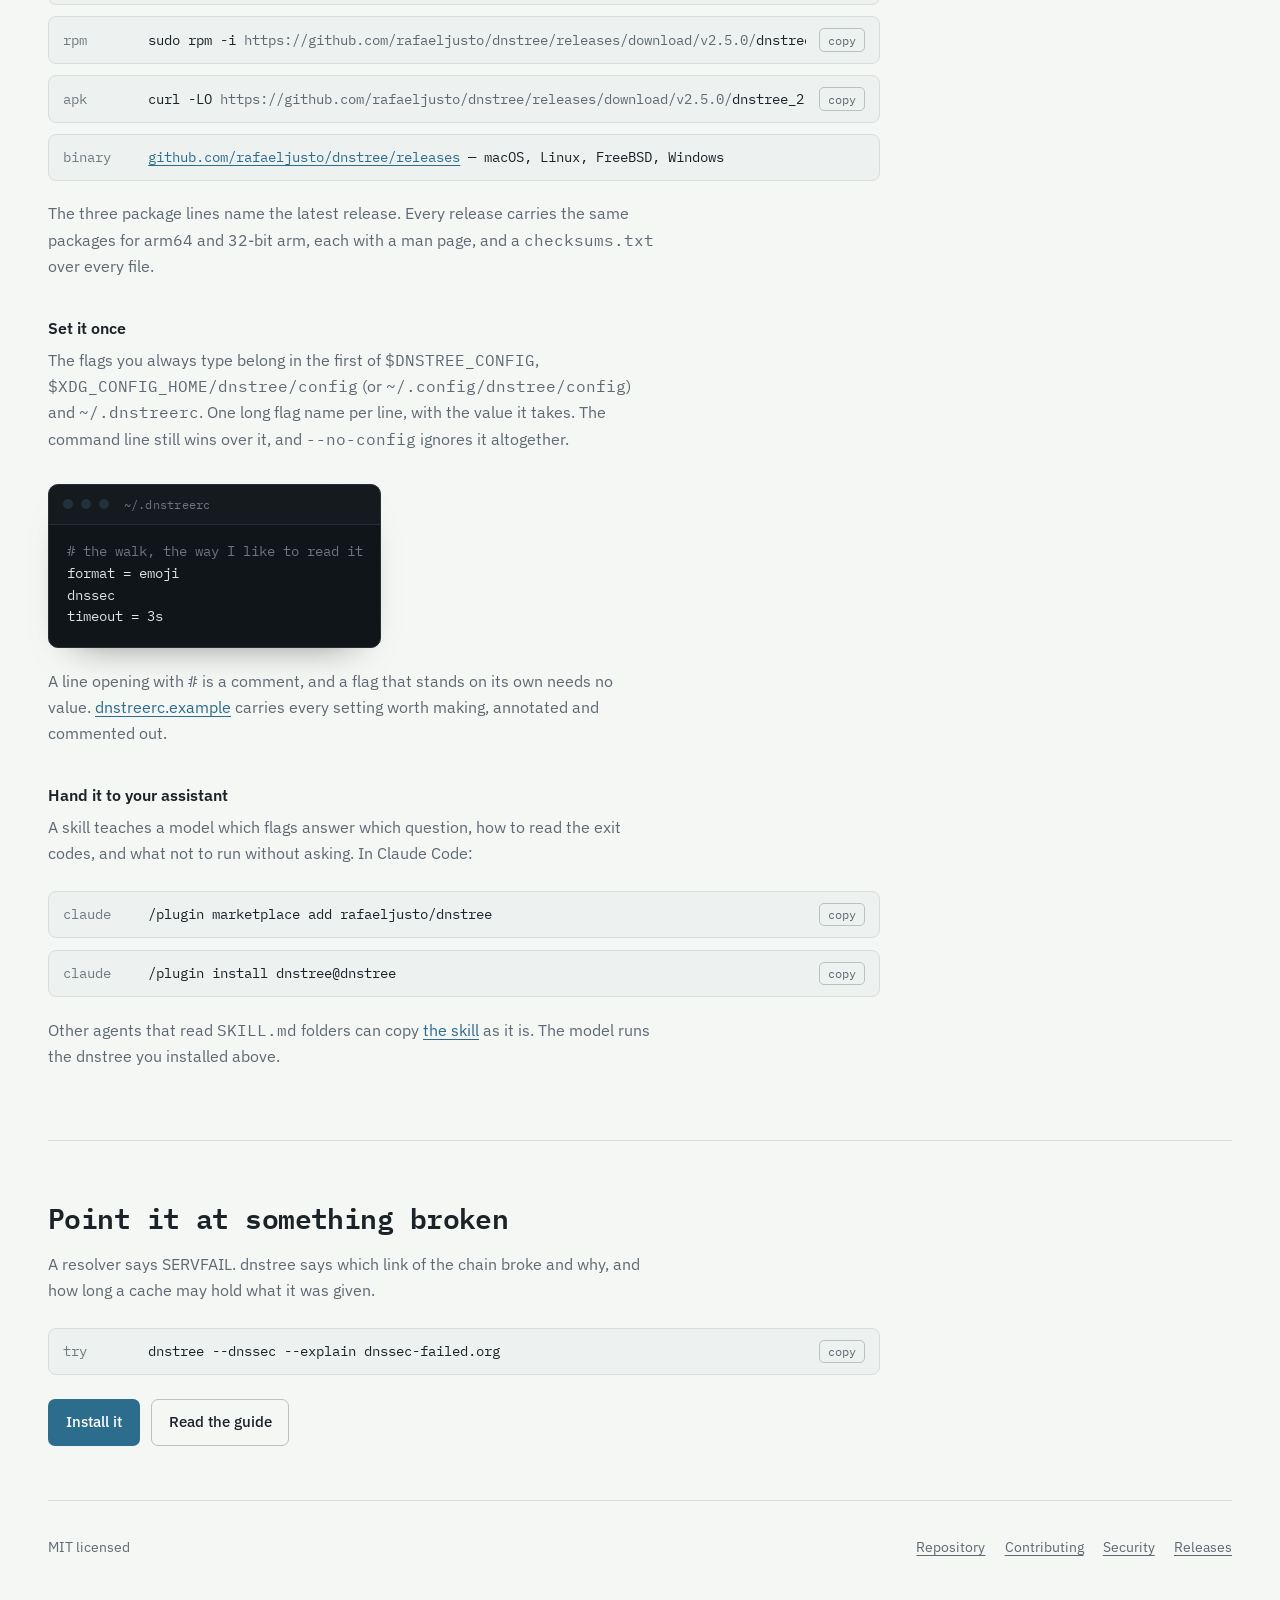
==== commit 2aa28e94: "feat: Say whether every nameserver makes the same CDS and CSYNC request A parent asks every nameserv" ====
--- a/docs/index.html
+++ b/docs/index.html
@@ -497,7 +497,7 @@
         <div class="finding">
           <span class="tag tag-warn">stuck</span>
           <h3>A key rollover waiting on the parent</h3>
-          <p><code>--check-ds</code> holds the CDS and CDNSKEY a zone publishes against the DS its parent hands out. A request nobody acted on is a rollover stuck halfway, under a chain that reads secure all the while. It also says where the parent takes a notice to come and look (RFC 9859), or that it names nowhere.</p>
+          <p><code>--check-ds</code> holds the CDS and CDNSKEY a zone publishes against the DS its parent hands out. A request nobody acted on is a rollover stuck halfway, under a chain that reads secure all the while. It asks every nameserver too, since a parent acts only when they all ask for the same keys (RFC 9975). It also says where the parent takes a notice to come and look (RFC 9859), or that it names nowhere.</p>
         </div>
         <div class="finding">
           <span class="tag tag-warn">report</span>
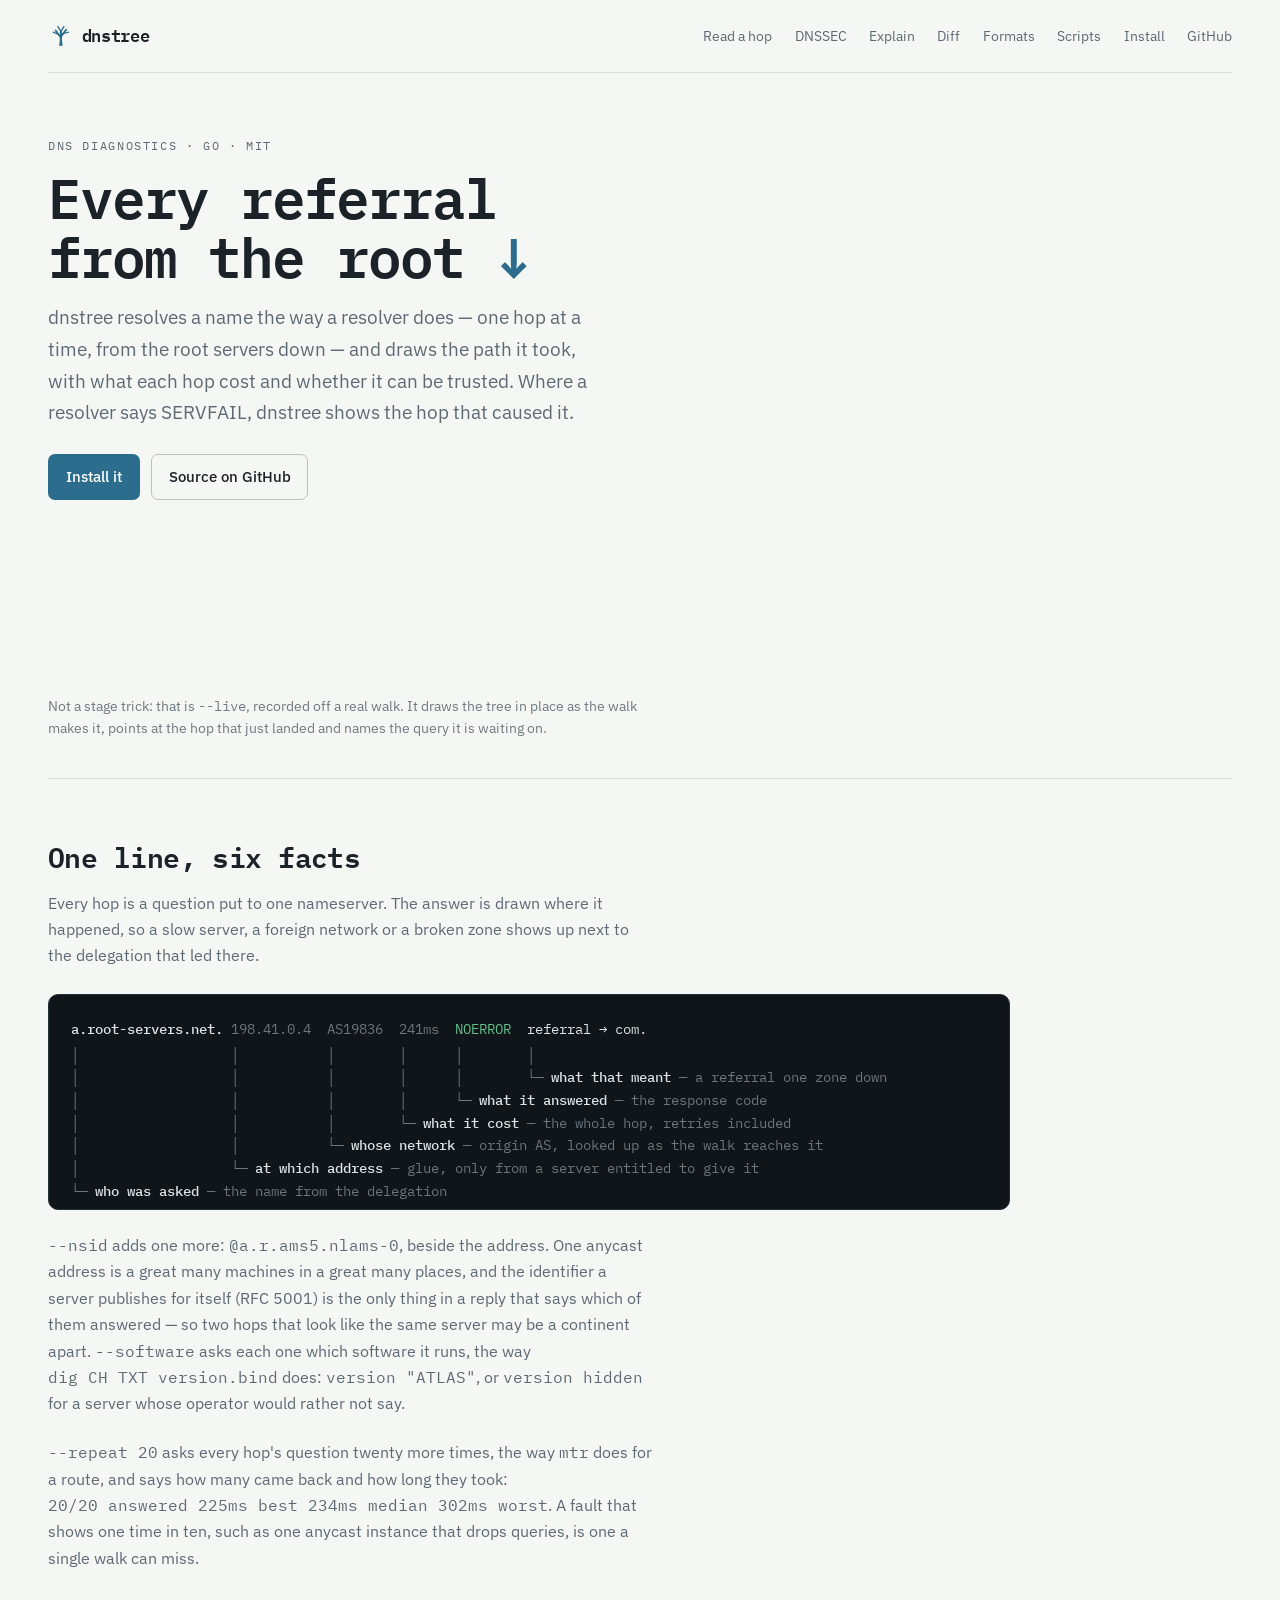
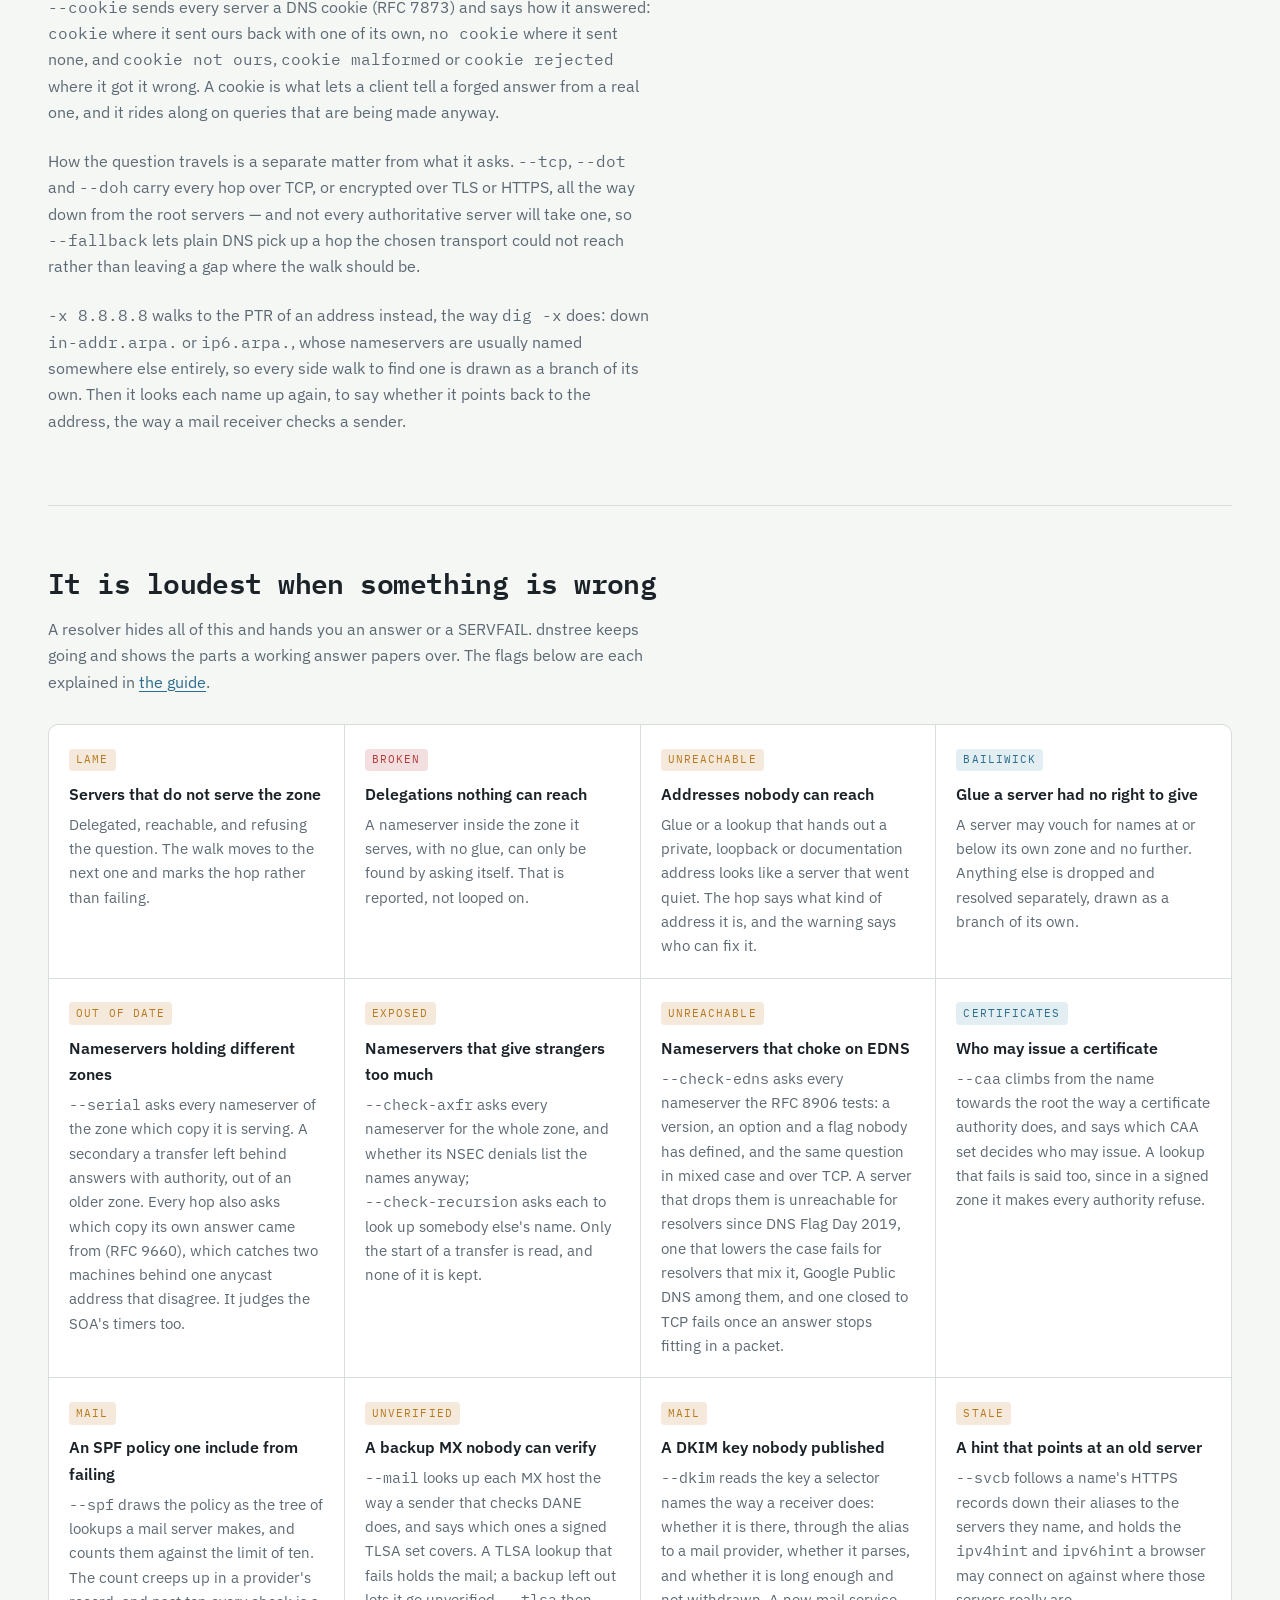
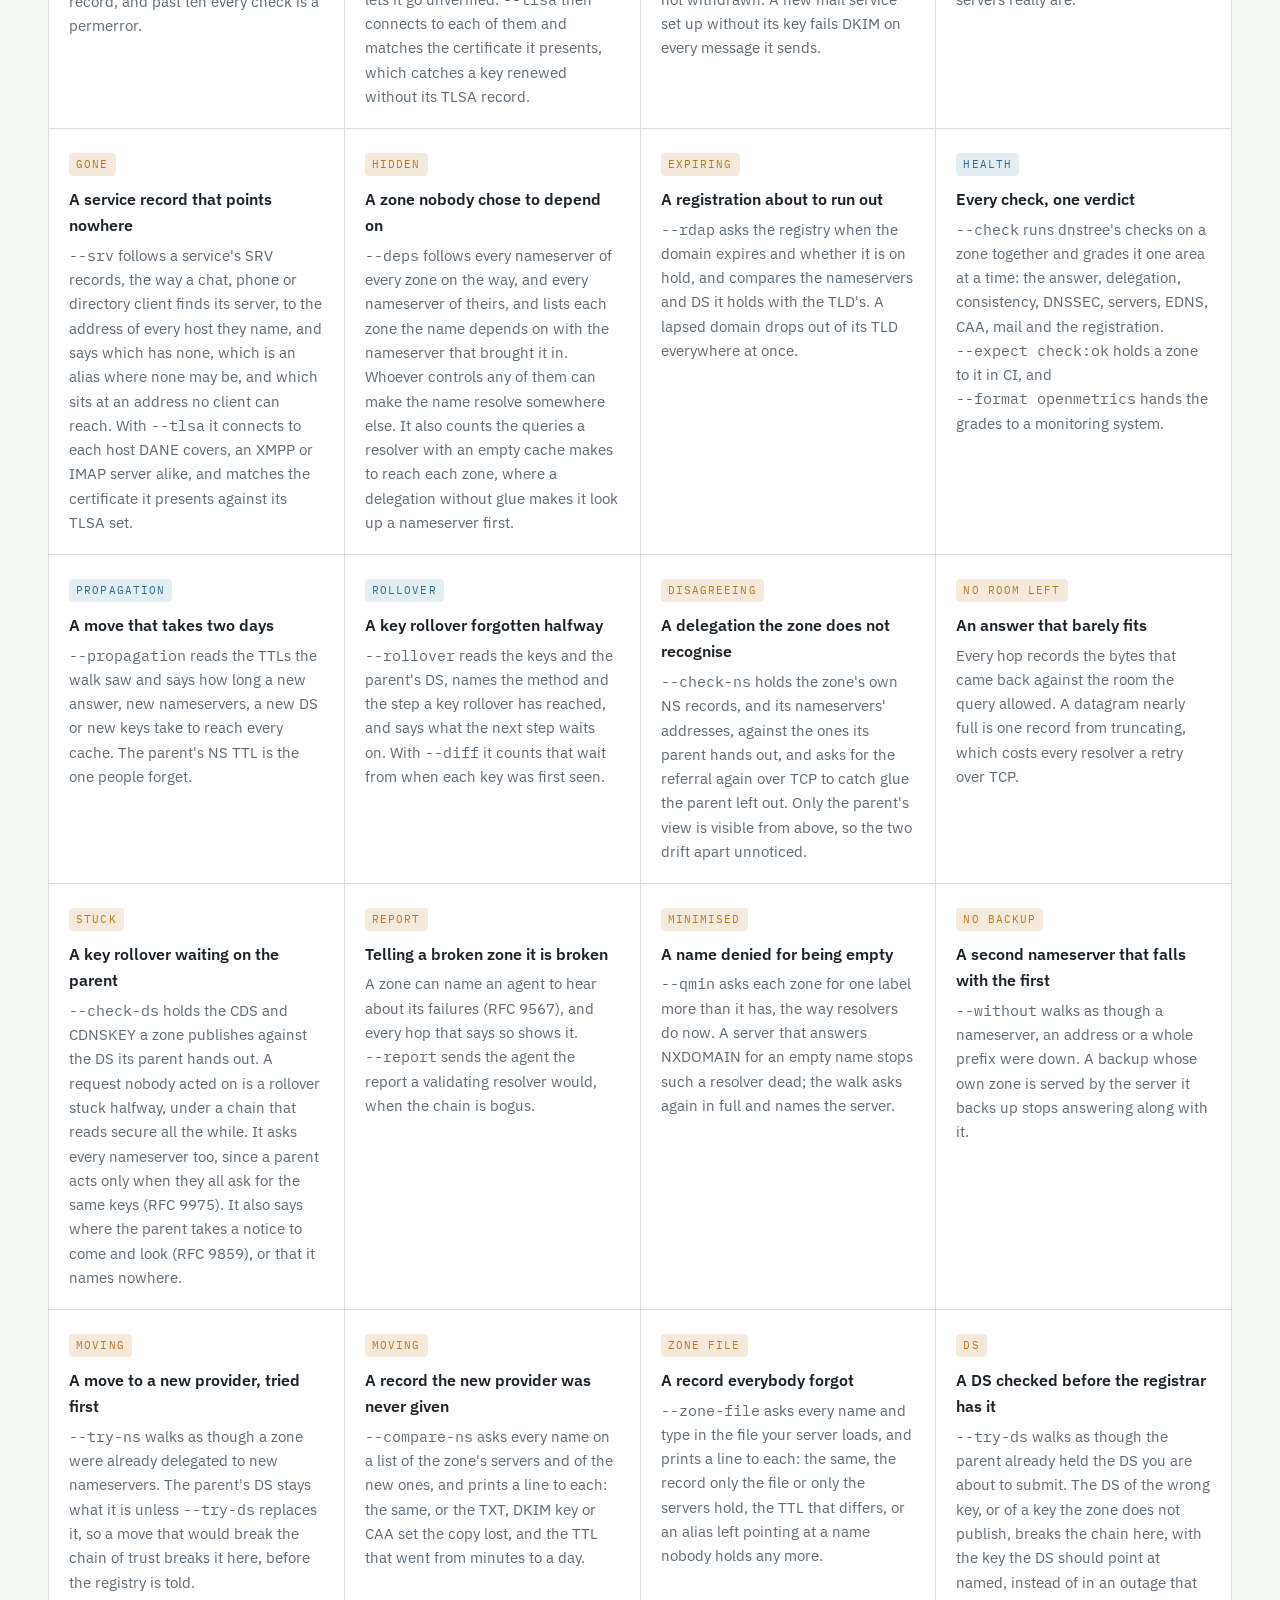
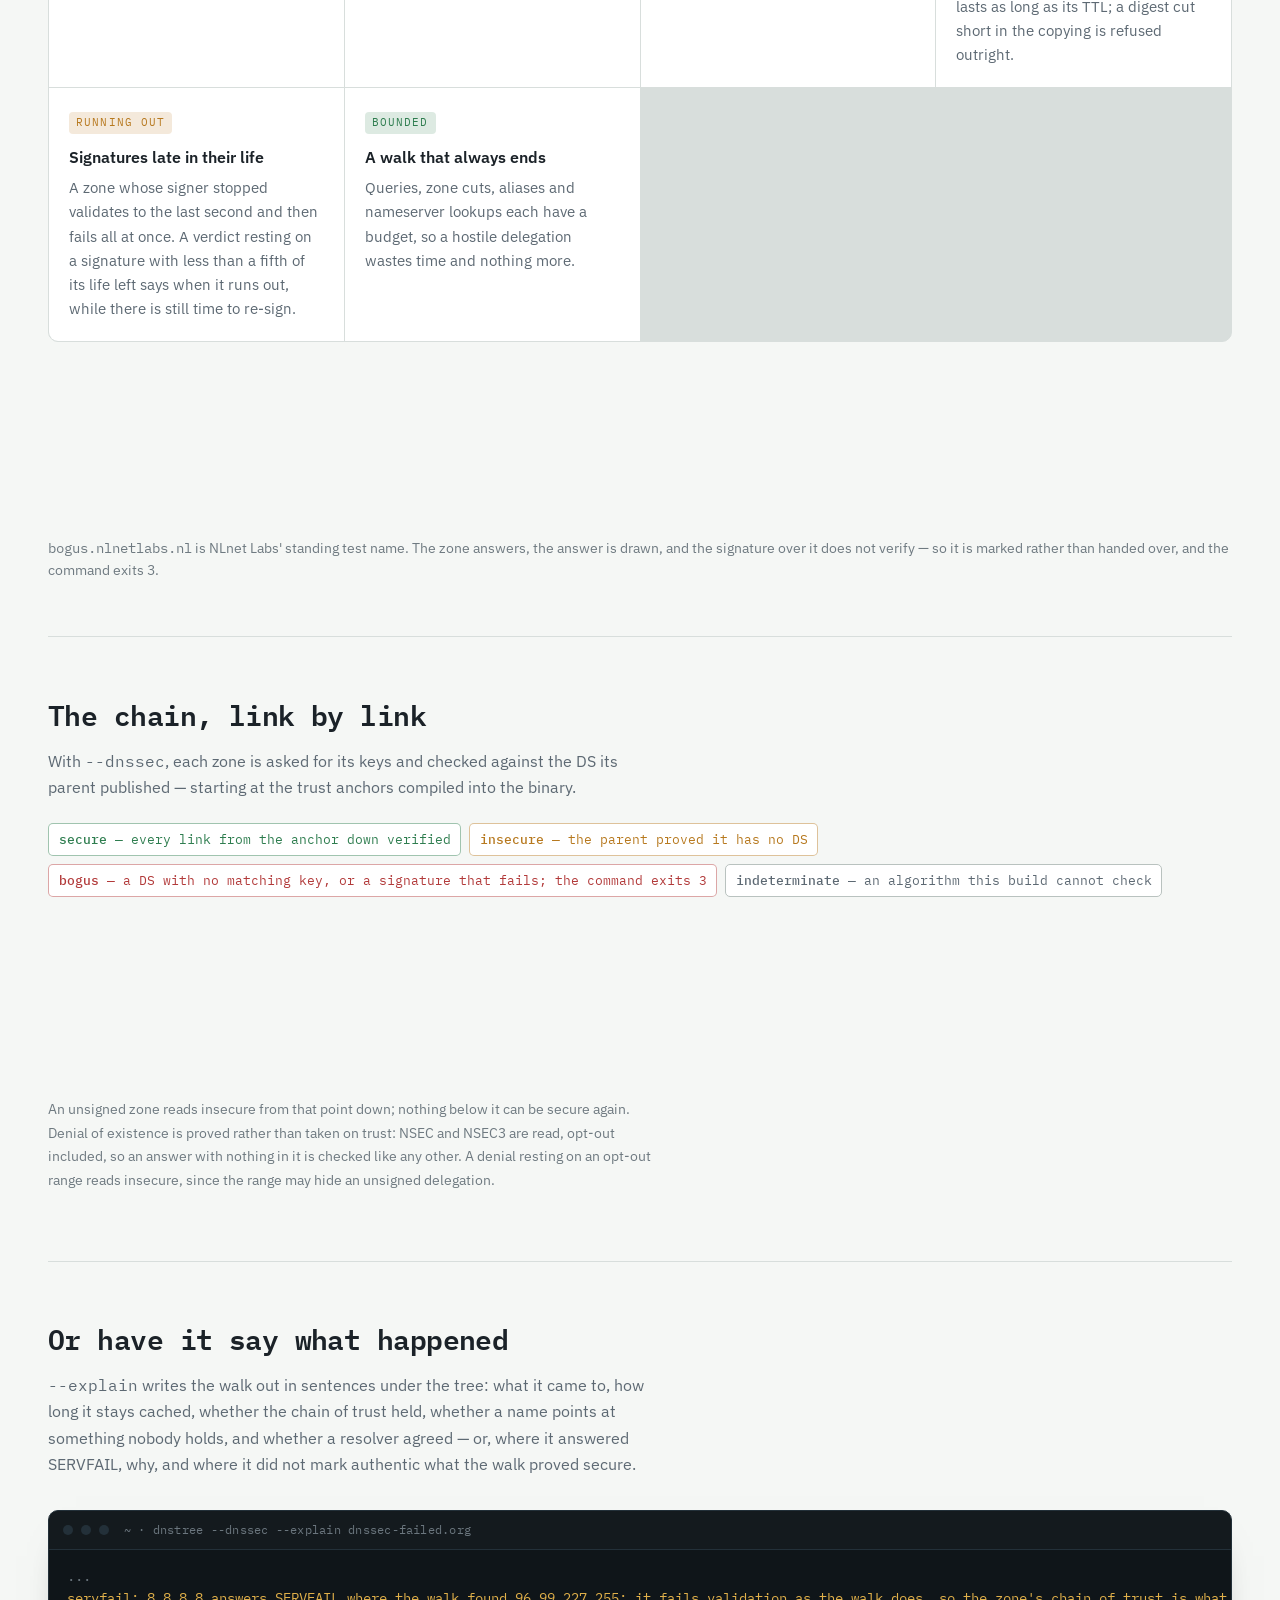
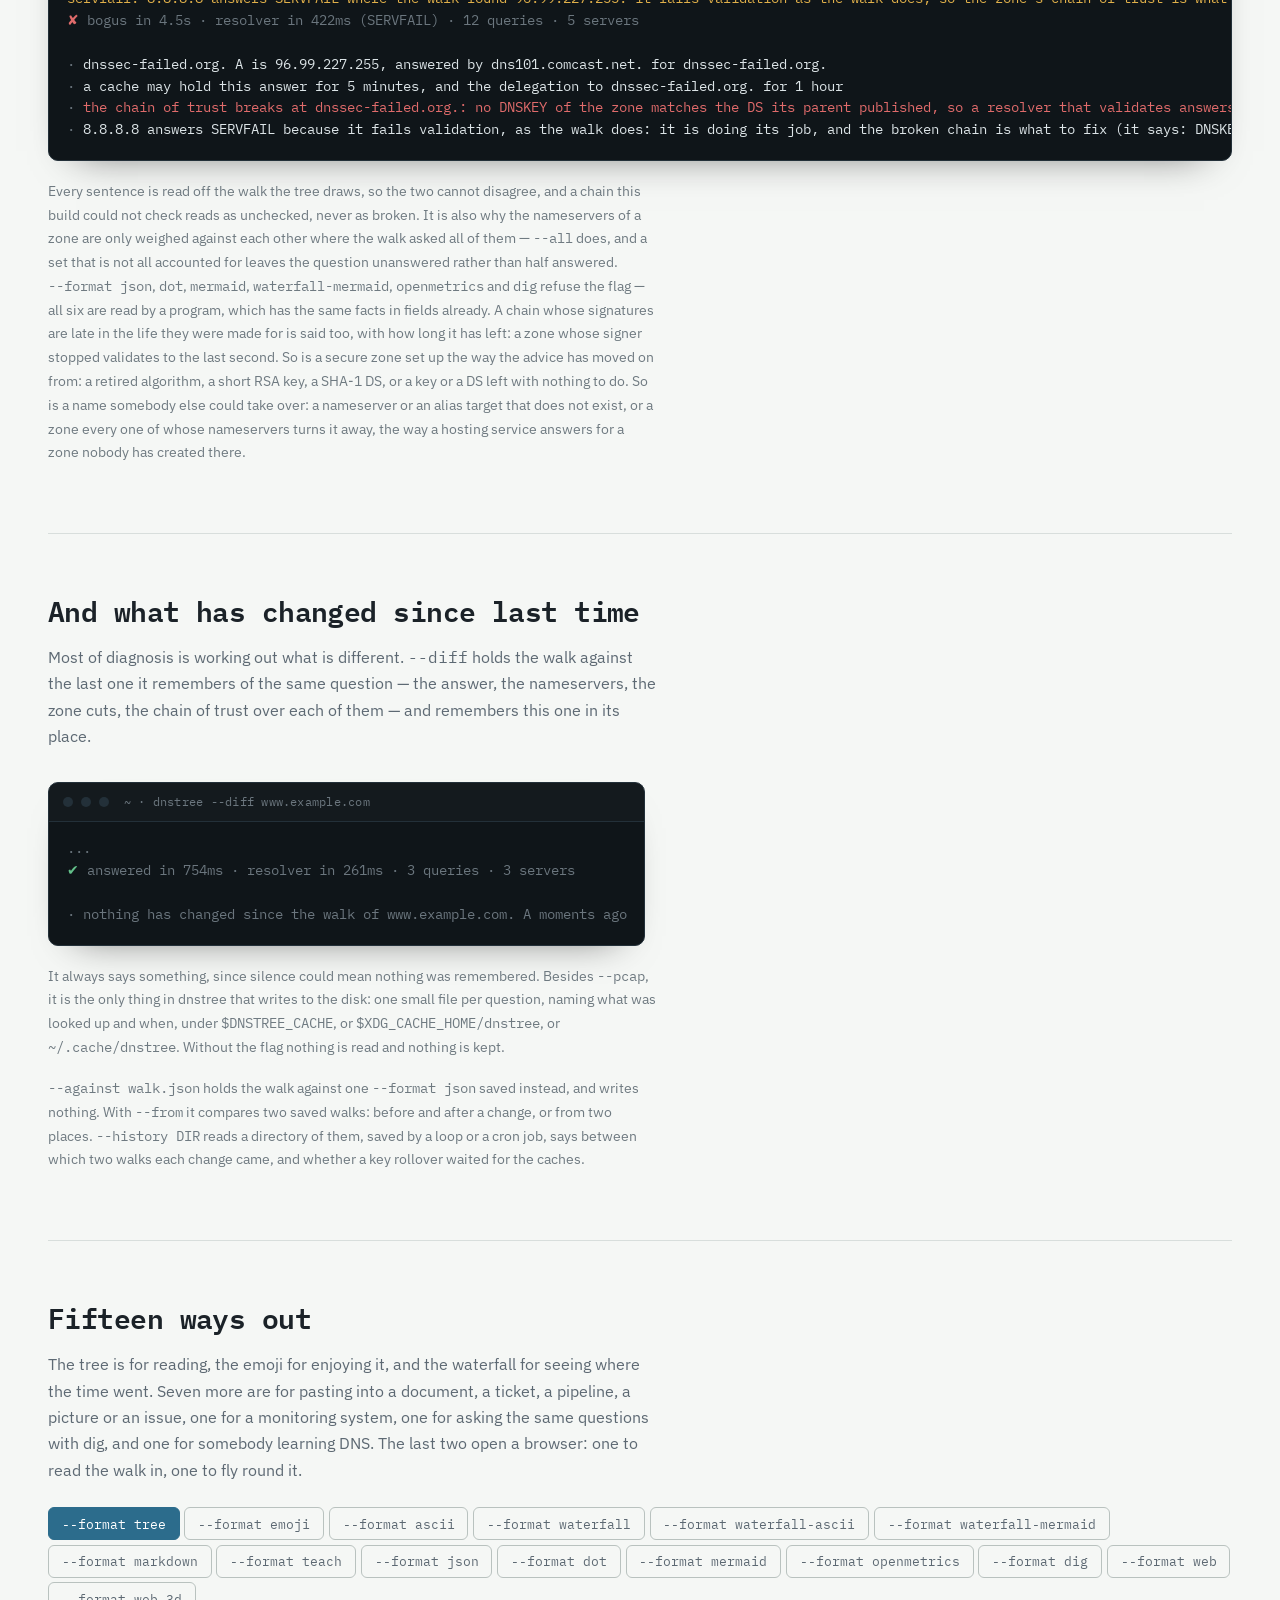
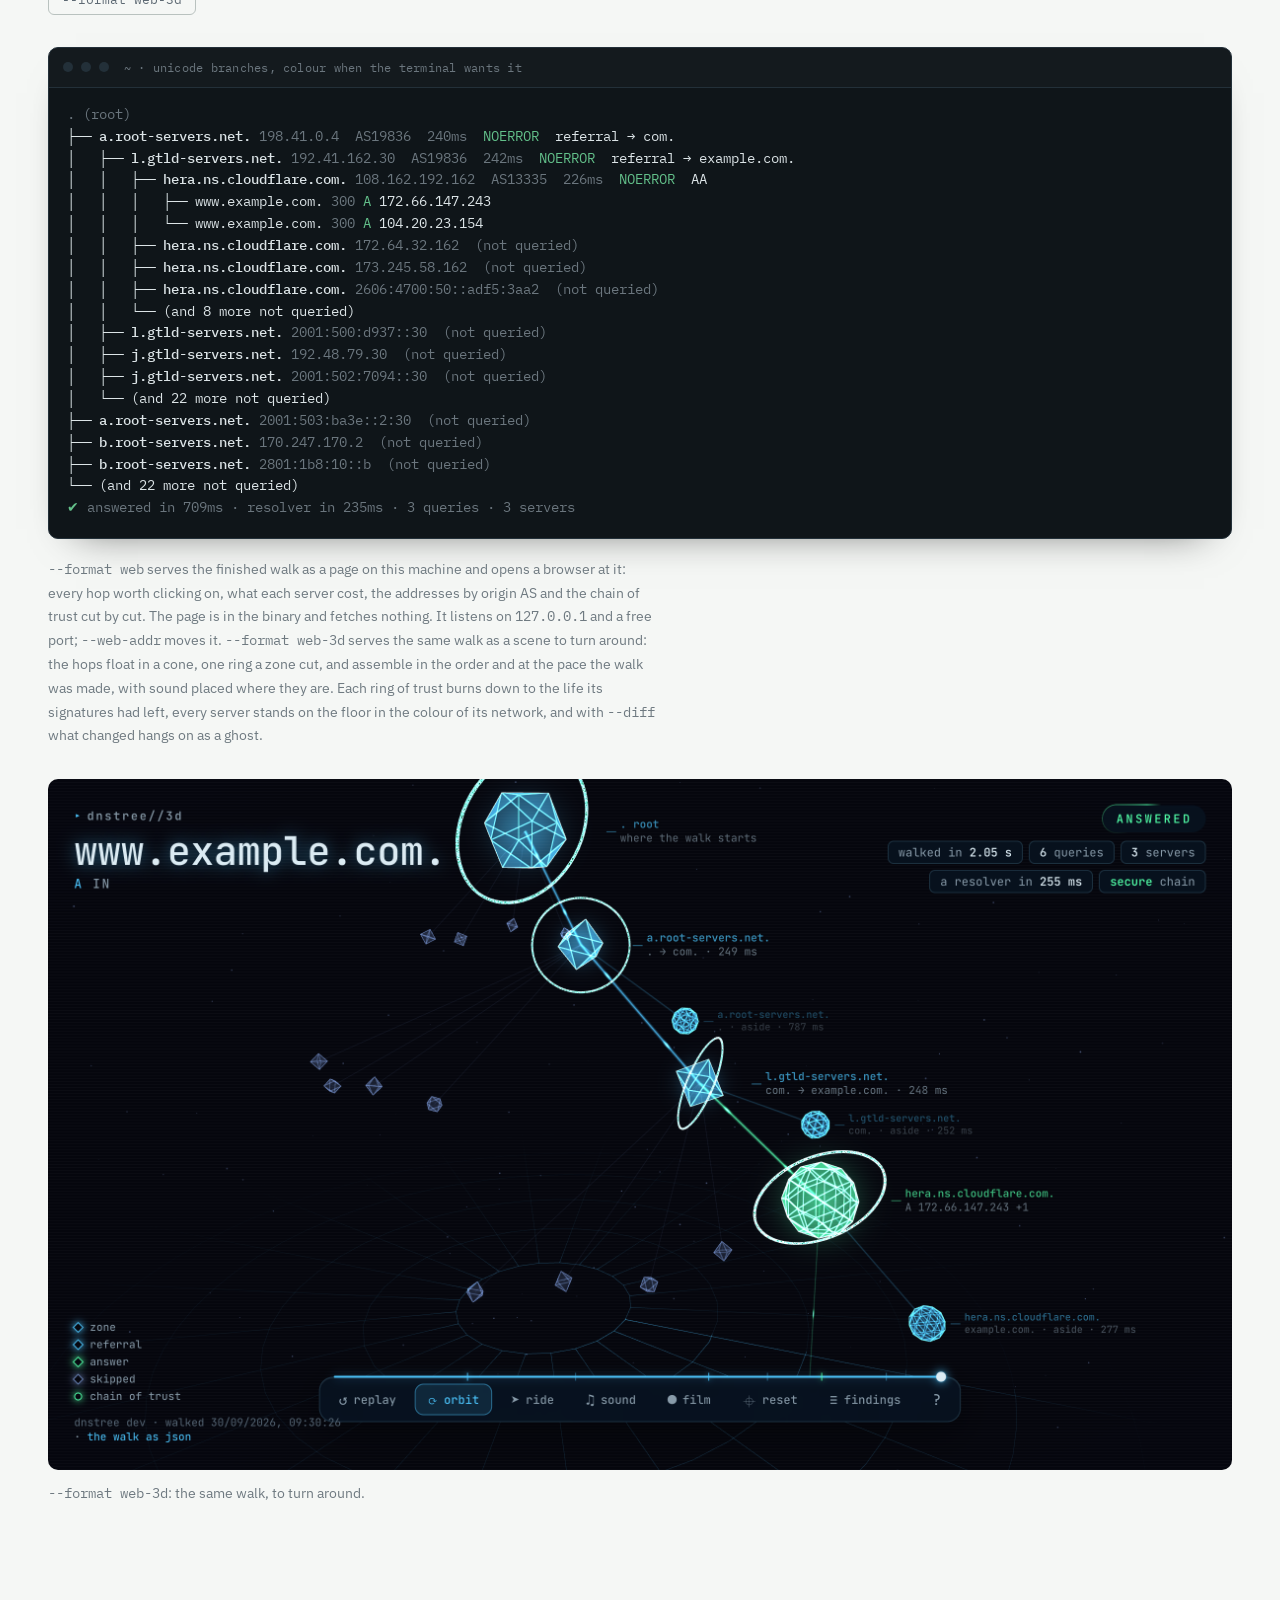
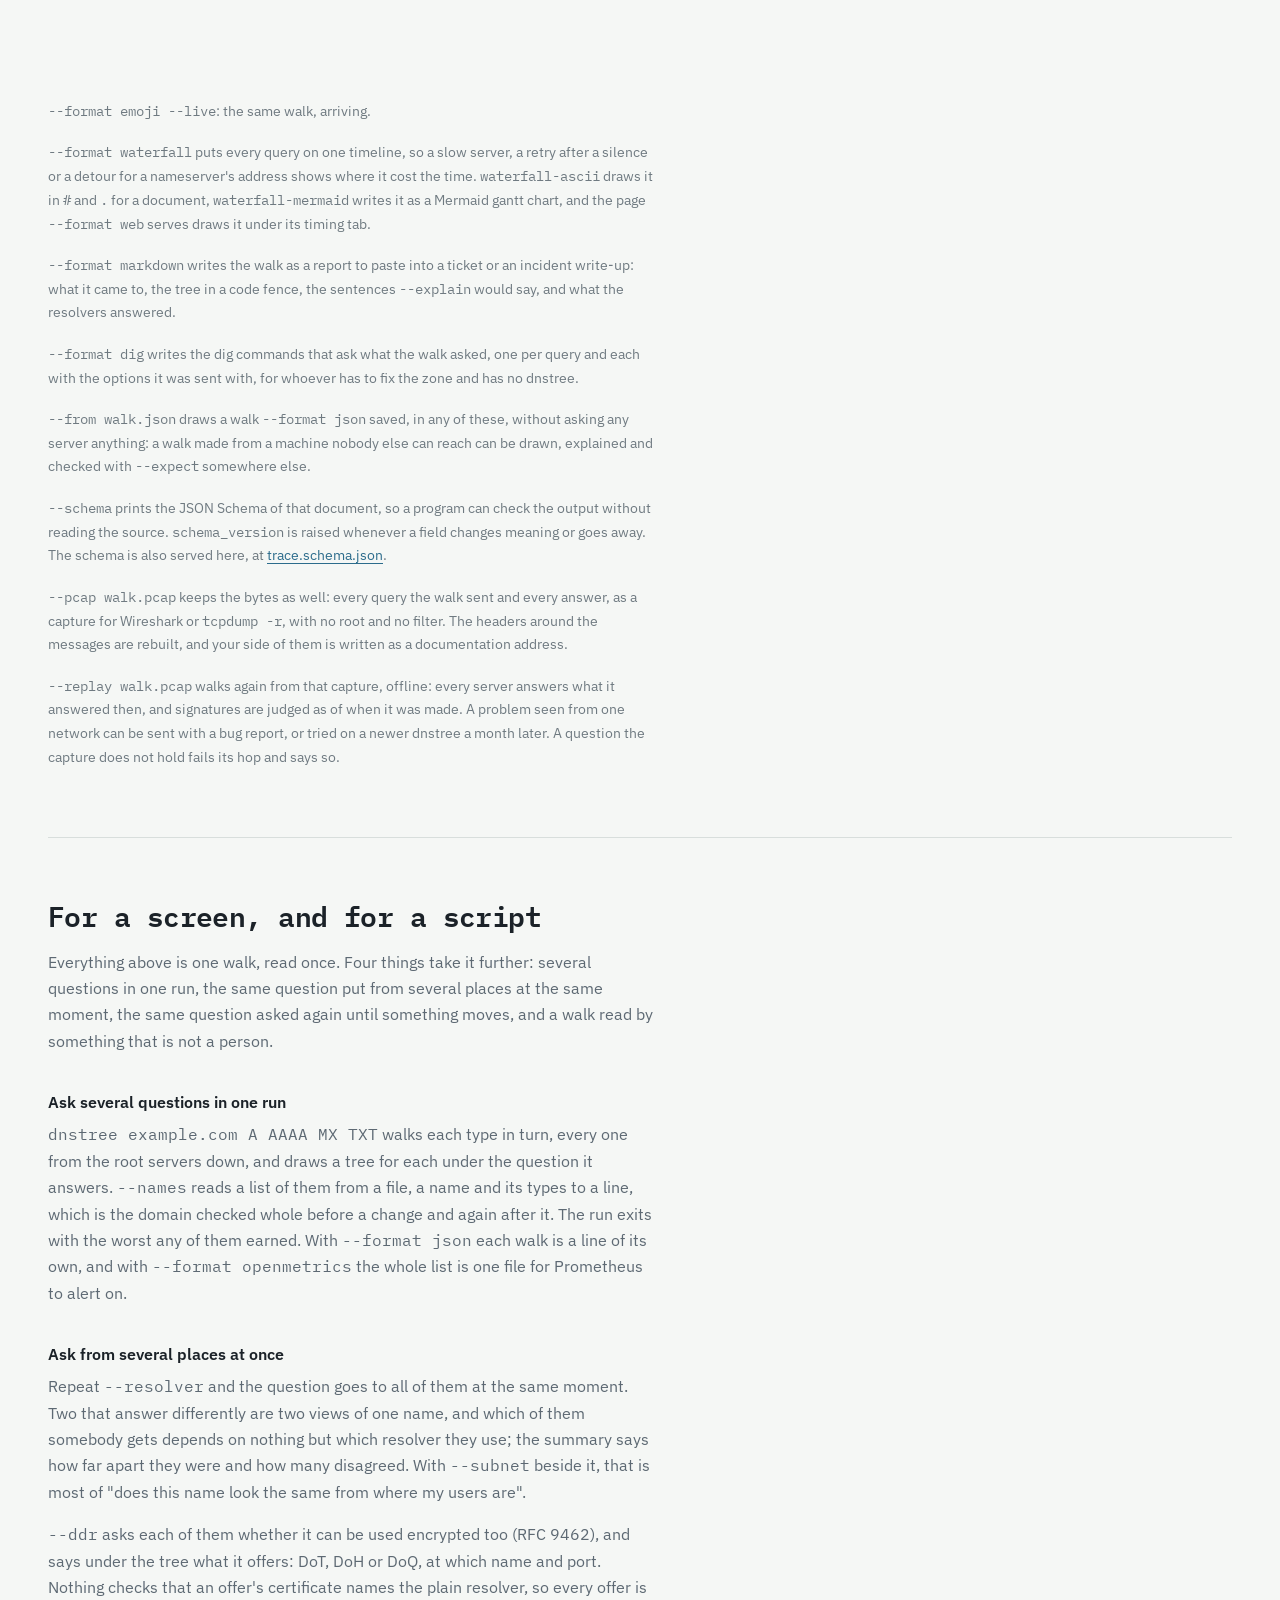
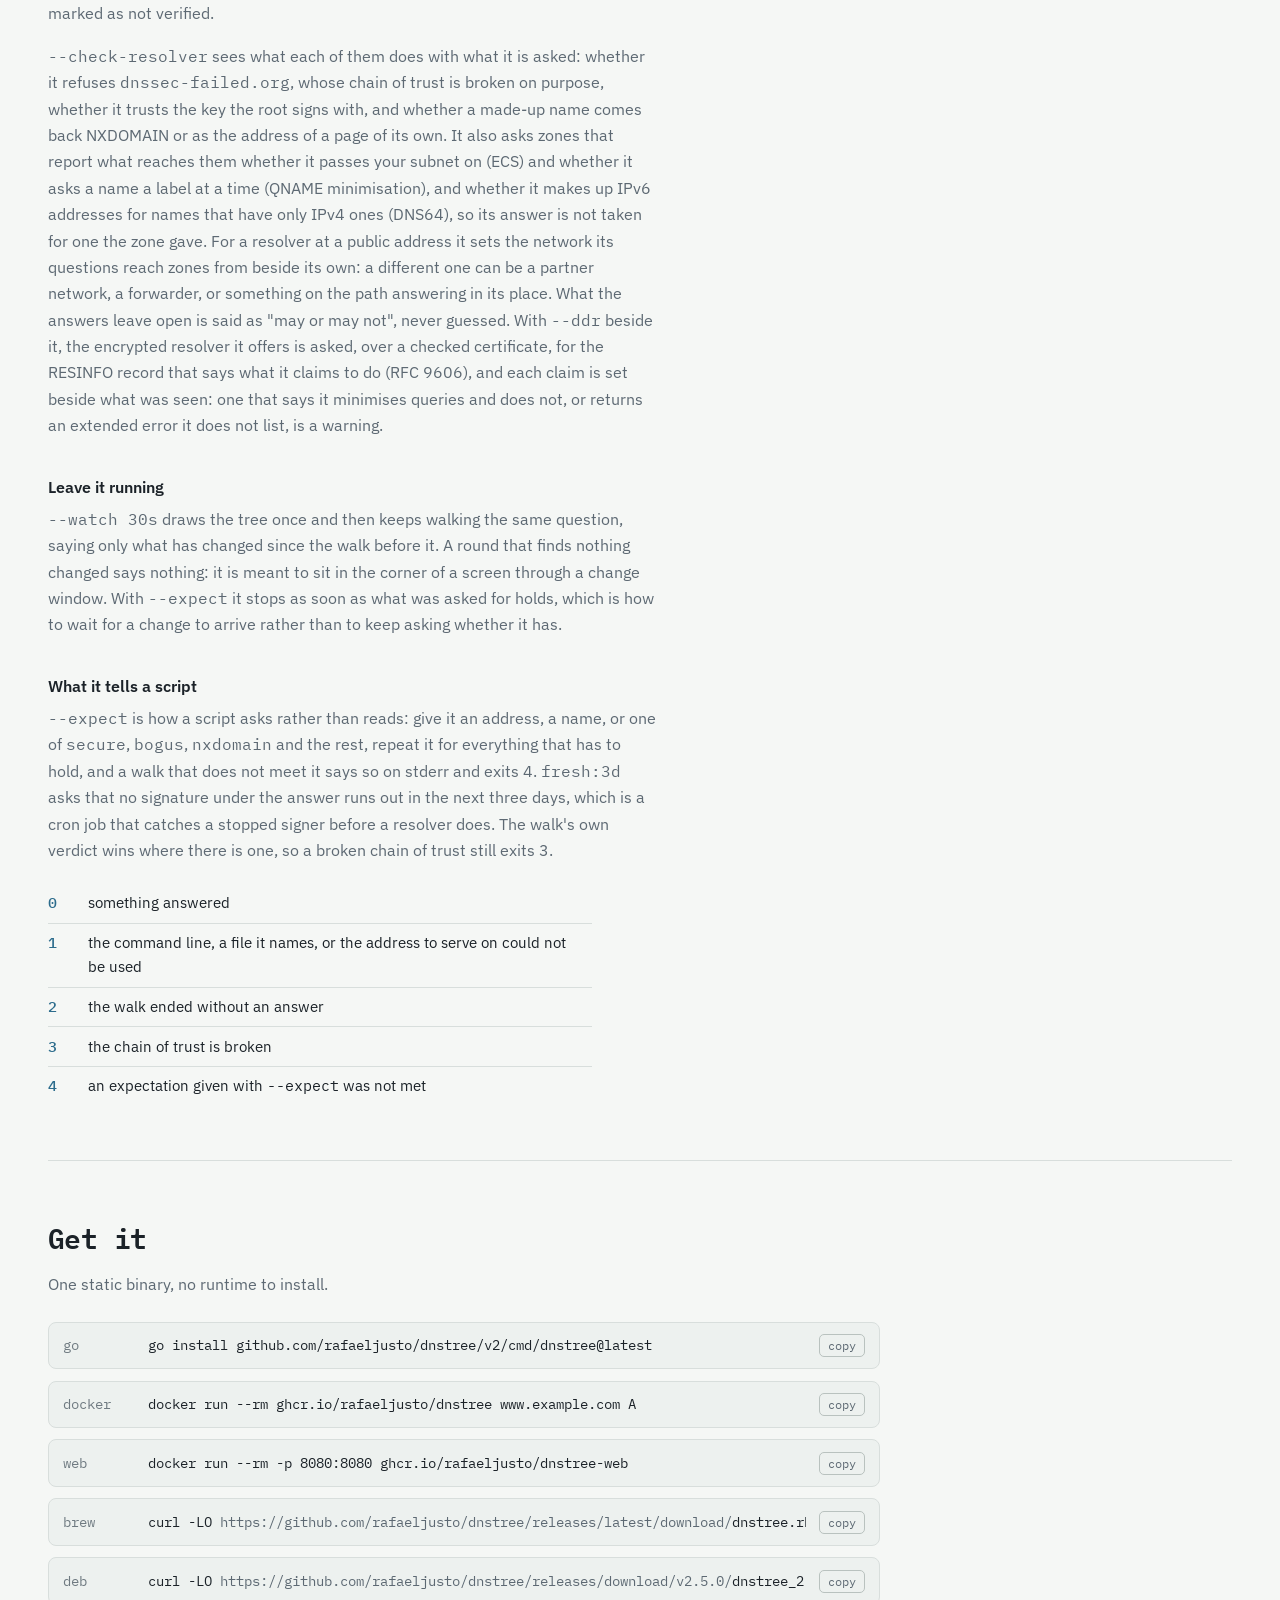
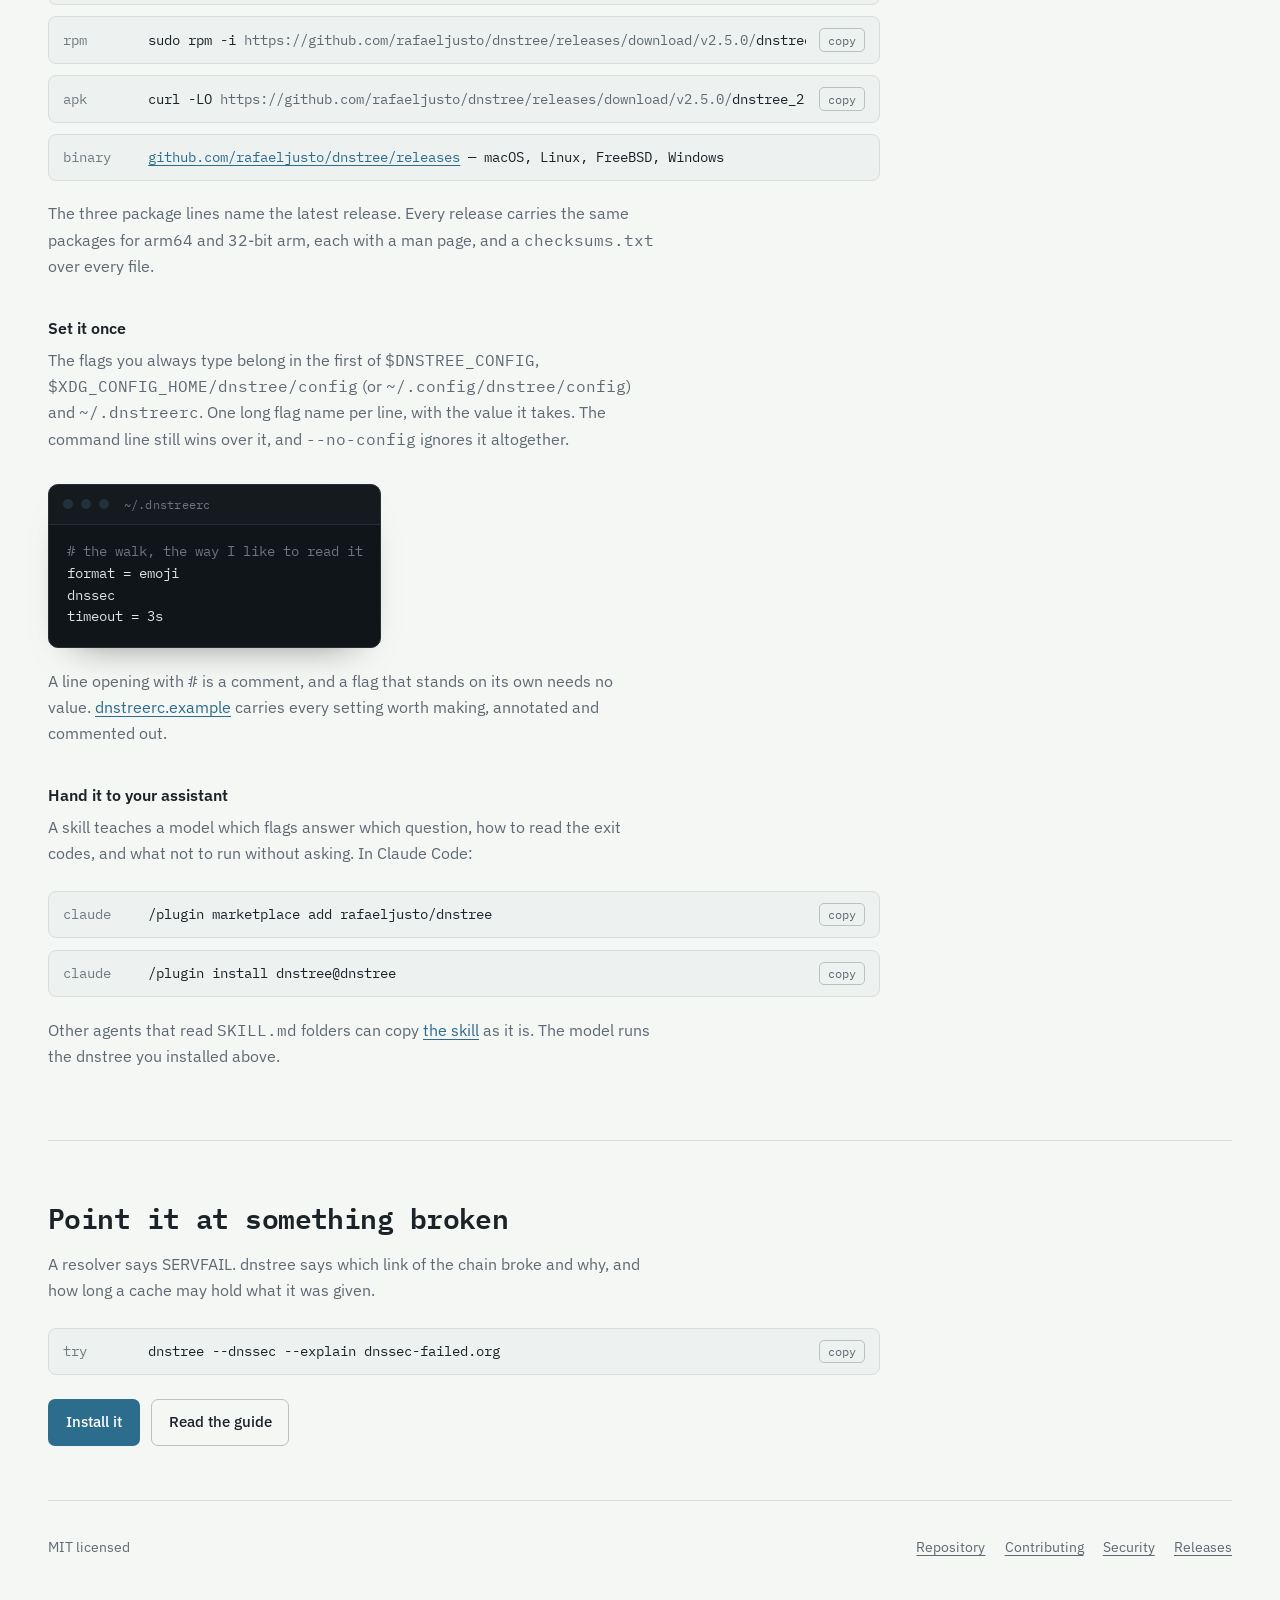
==== commit 8e20d4e8: "feat: Match the certificates of the servers --srv finds, with --tlsa A TLSA record not renewed with " ====
--- a/docs/index.html
+++ b/docs/index.html
@@ -457,7 +457,7 @@
         <div class="finding">
           <span class="tag tag-warn">gone</span>
           <h3>A service record that points nowhere</h3>
-          <p><code>--srv</code> follows a service's SRV records, the way a chat, phone or directory client finds its server, to the address of every host they name, and says which has none, which is an alias where none may be, and which sits at an address no client can reach.</p>
+          <p><code>--srv</code> follows a service's SRV records, the way a chat, phone or directory client finds its server, to the address of every host they name, and says which has none, which is an alias where none may be, and which sits at an address no client can reach. With <code>--tlsa</code> it connects to each host DANE covers, an XMPP or IMAP server alike, and matches the certificate it presents against its TLSA set.</p>
         </div>
         <div class="finding">
           <span class="tag tag-warn">hidden</span>
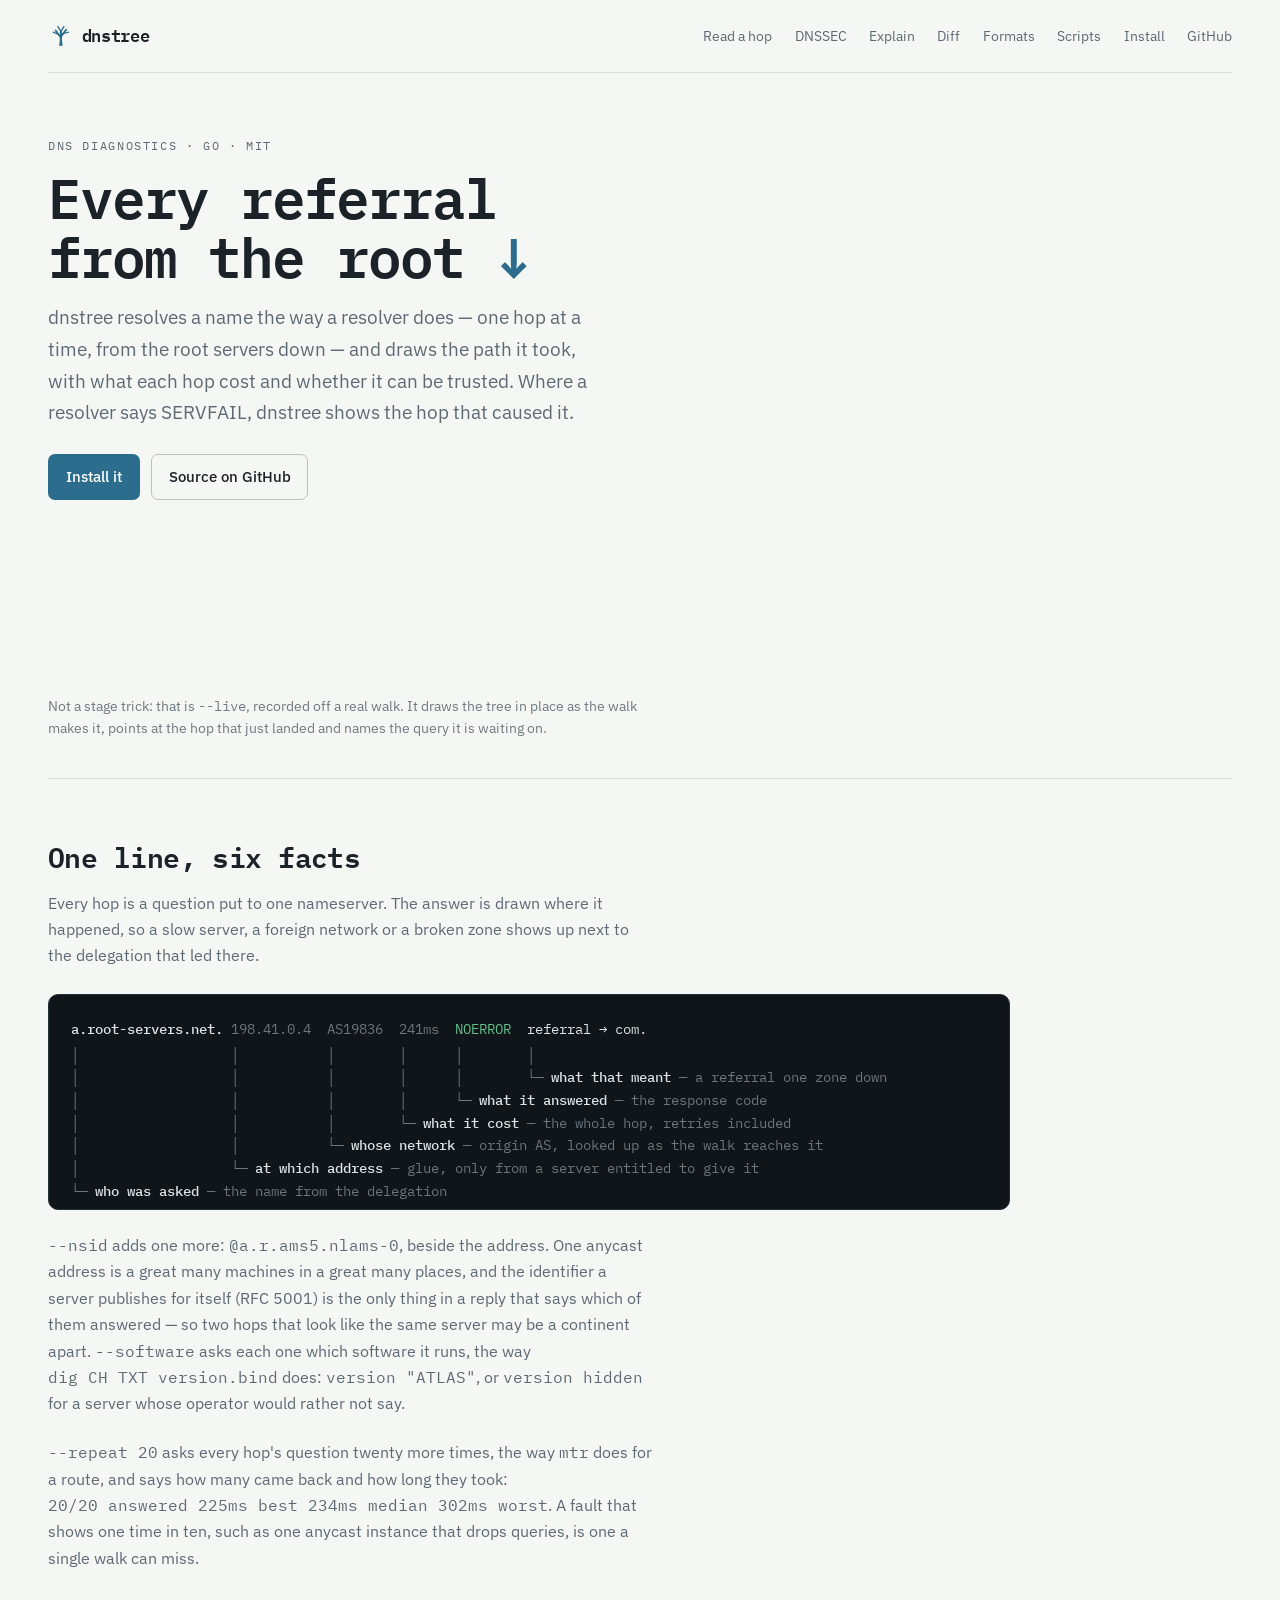
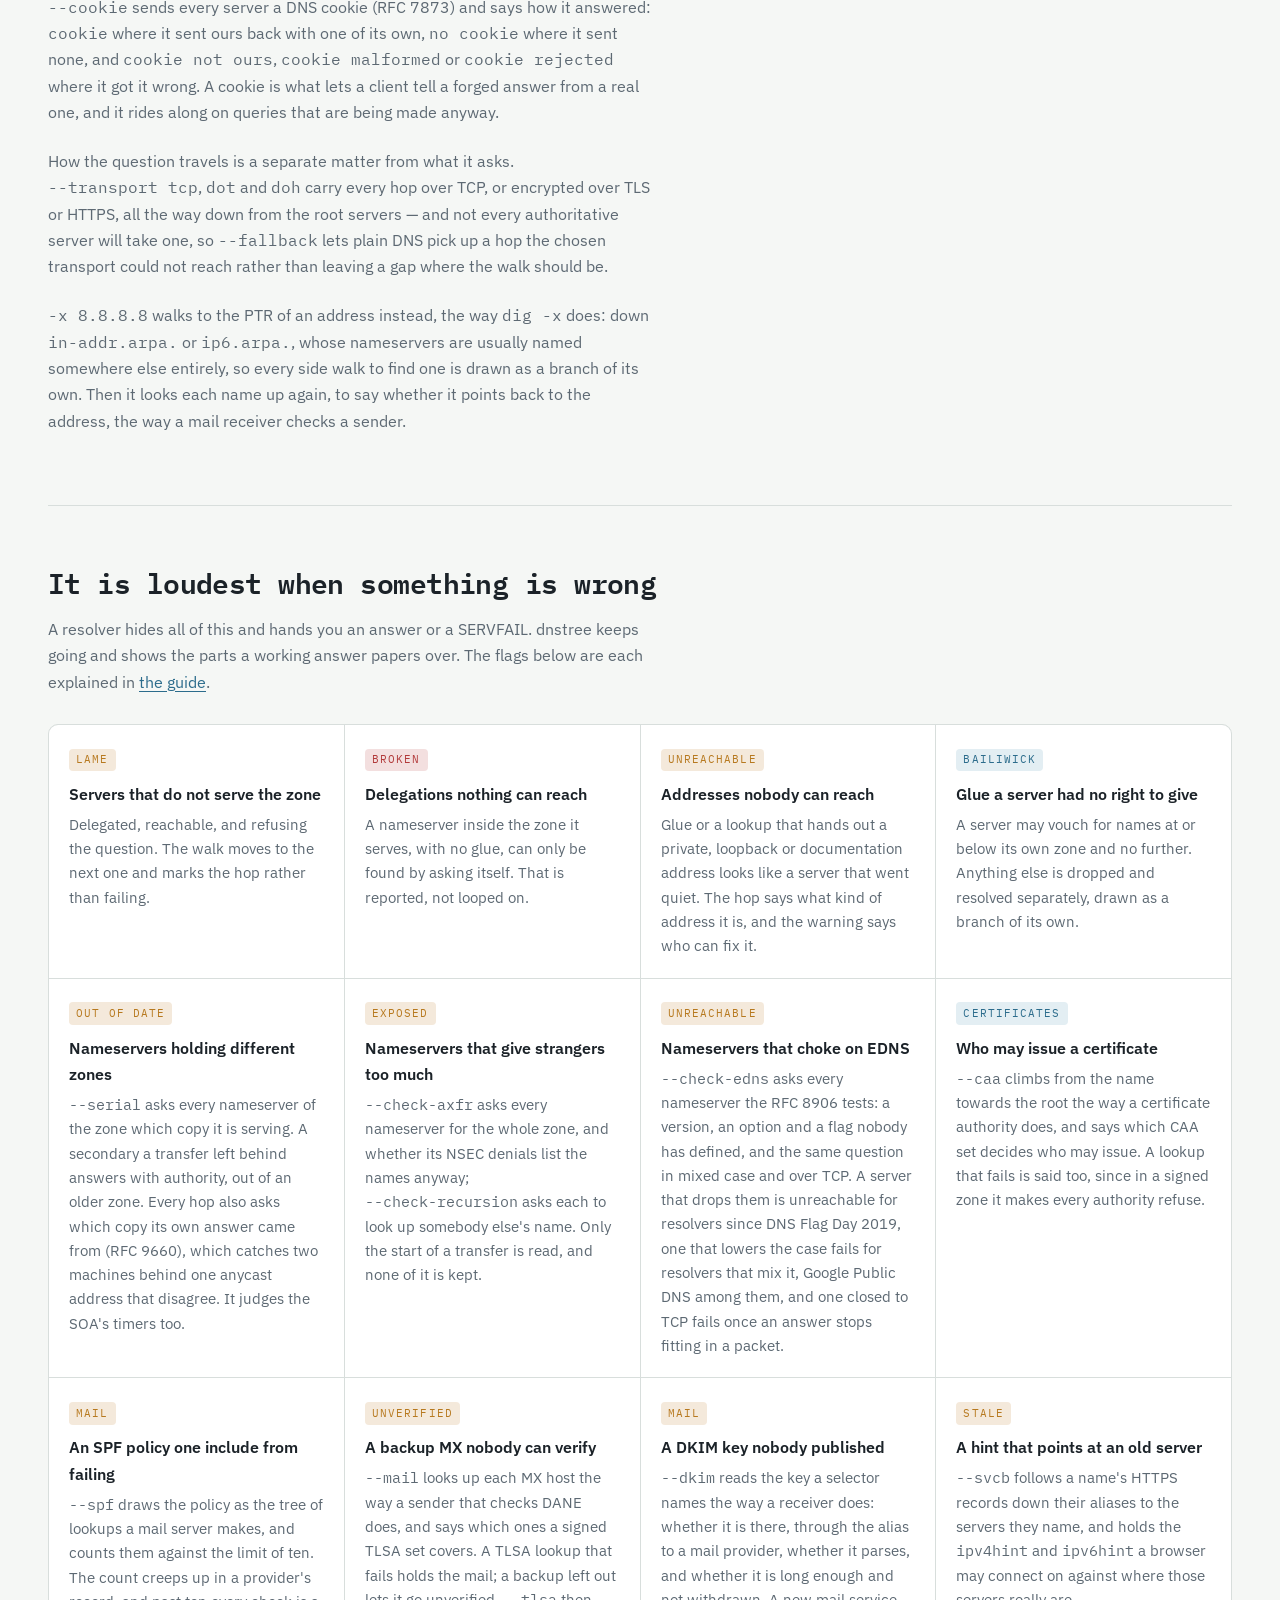
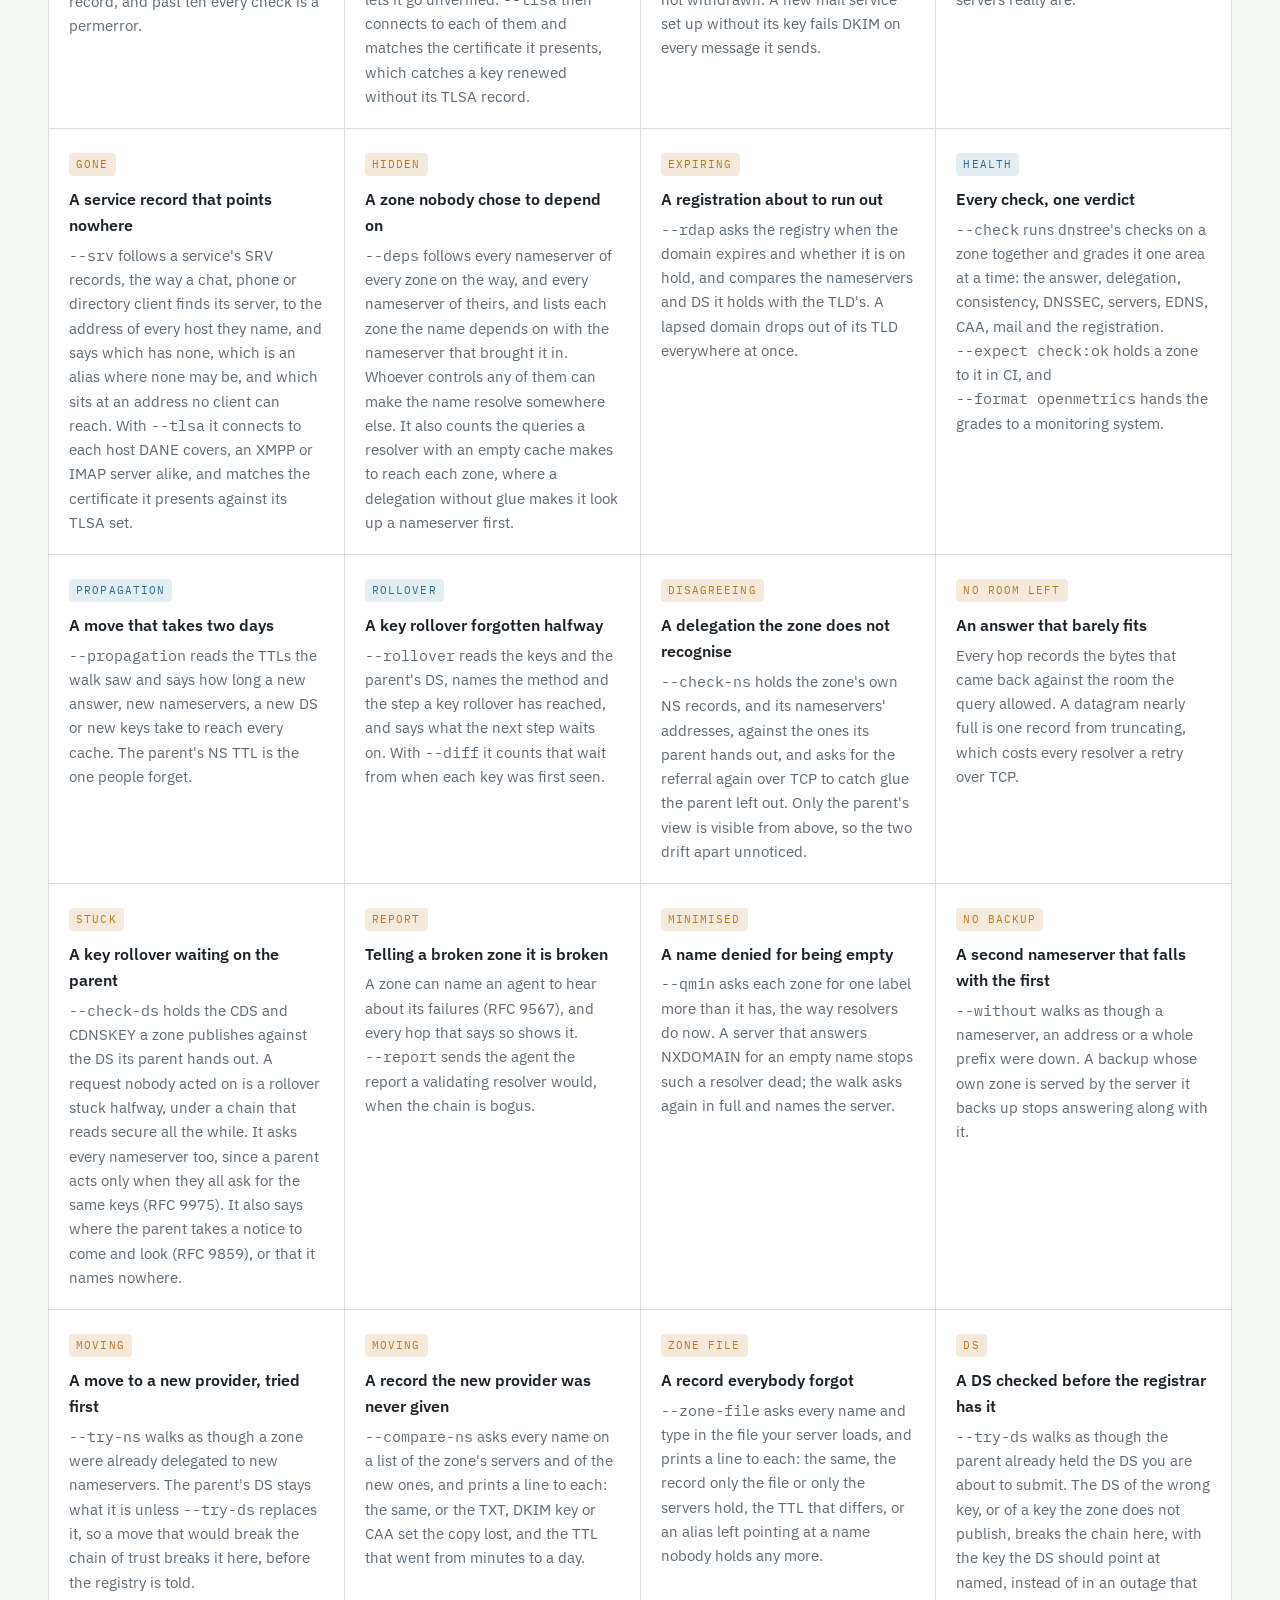
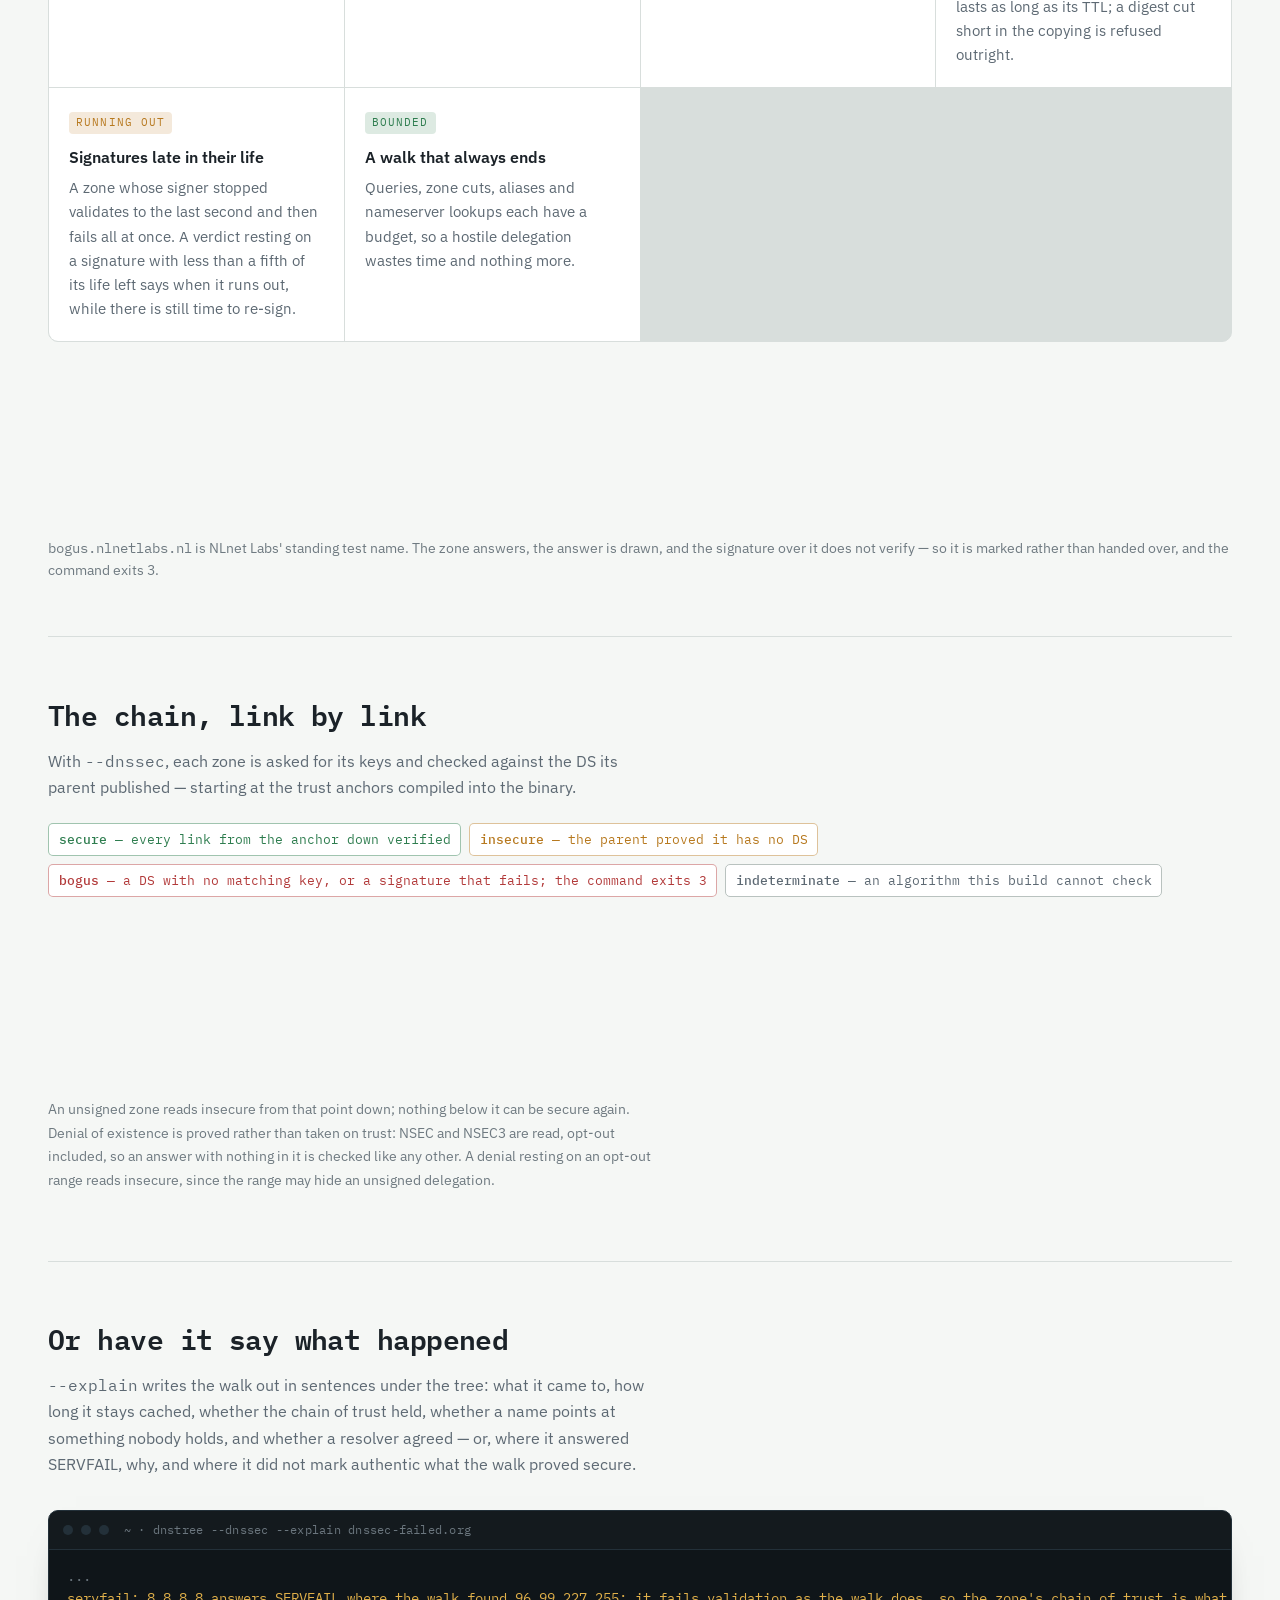
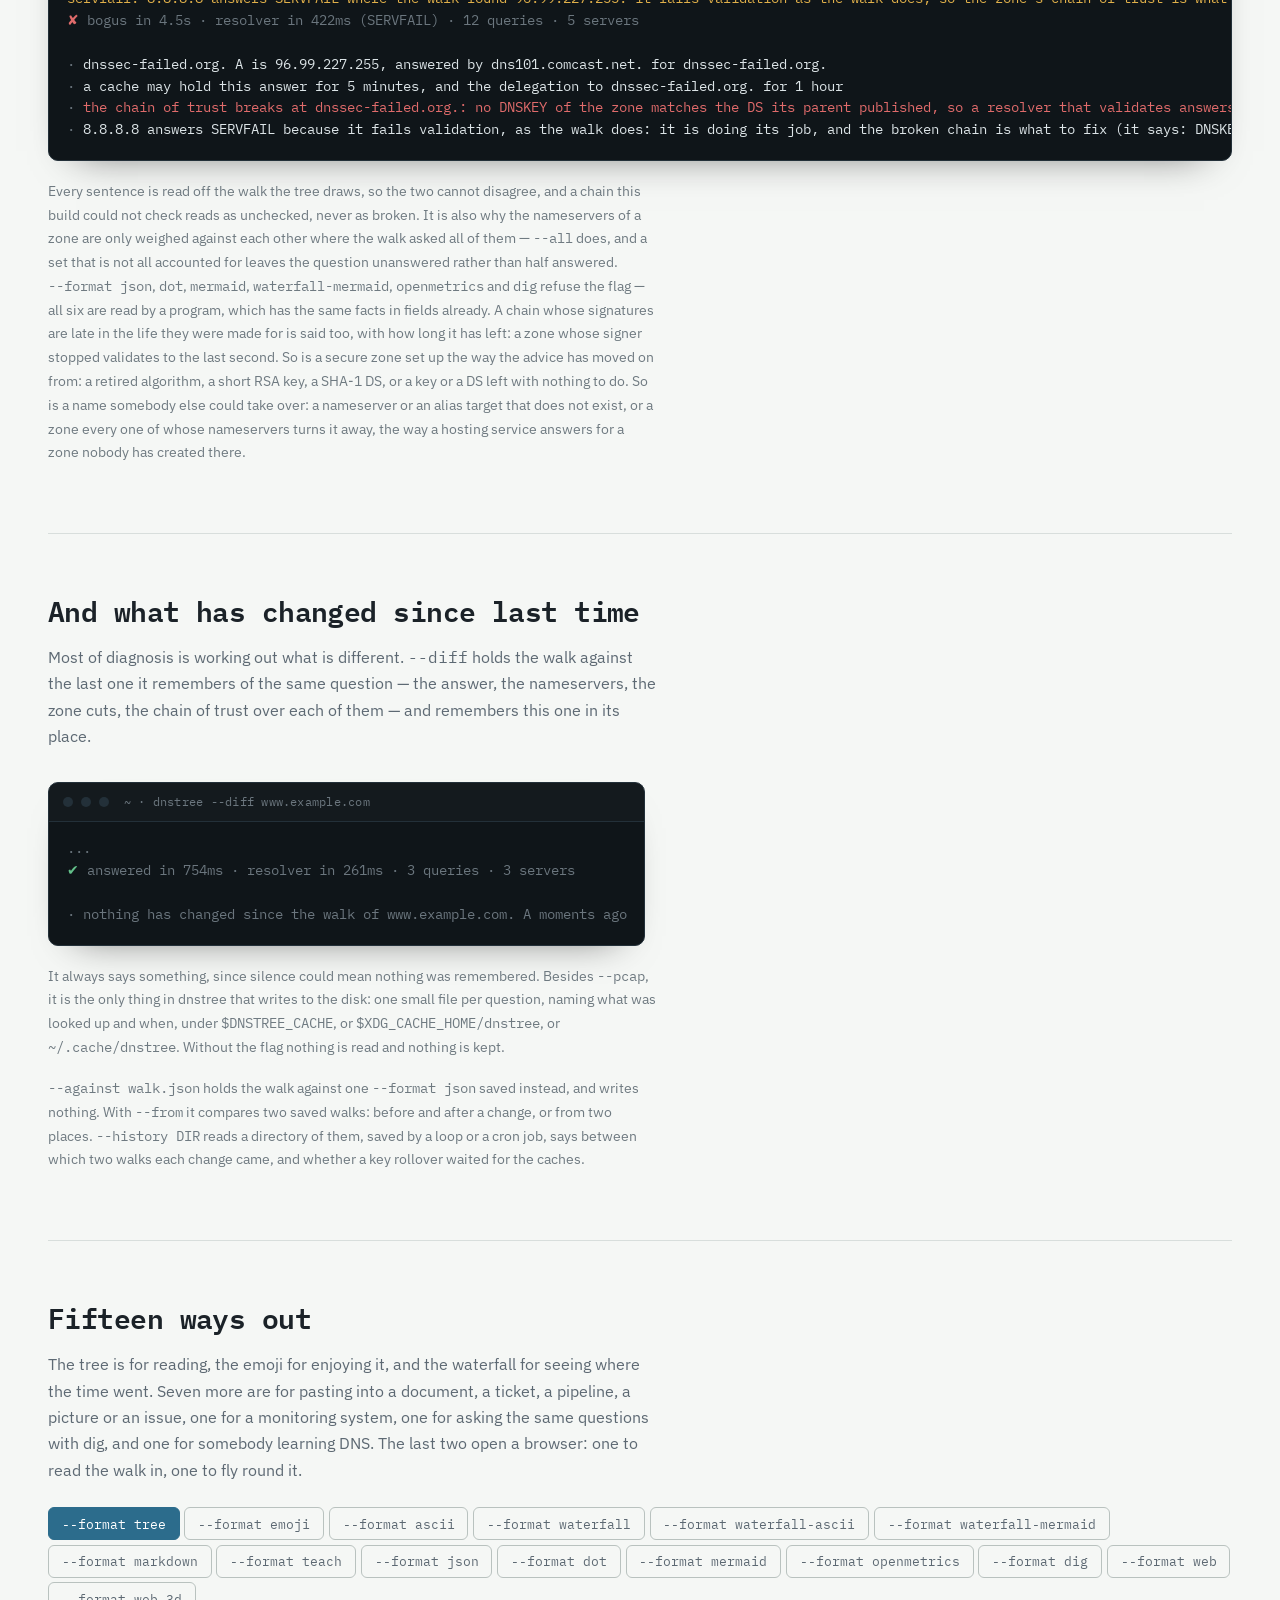
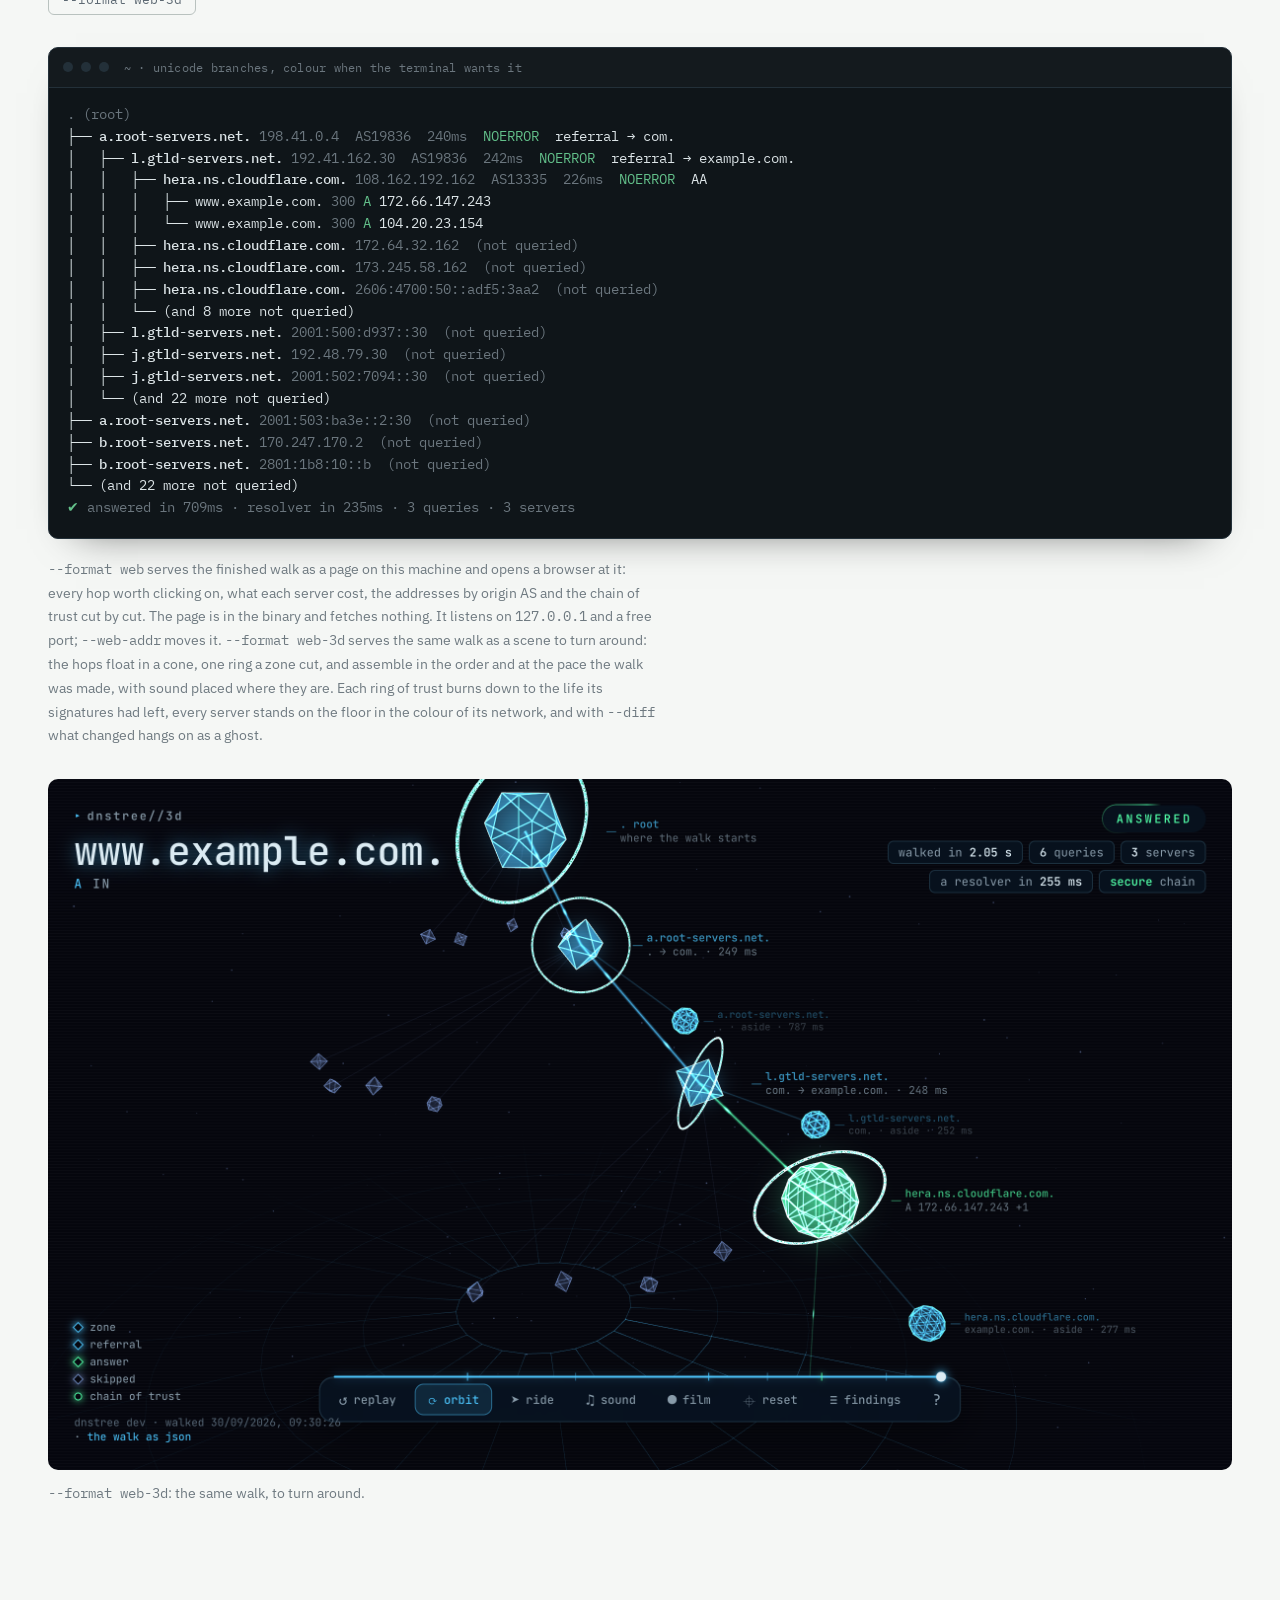
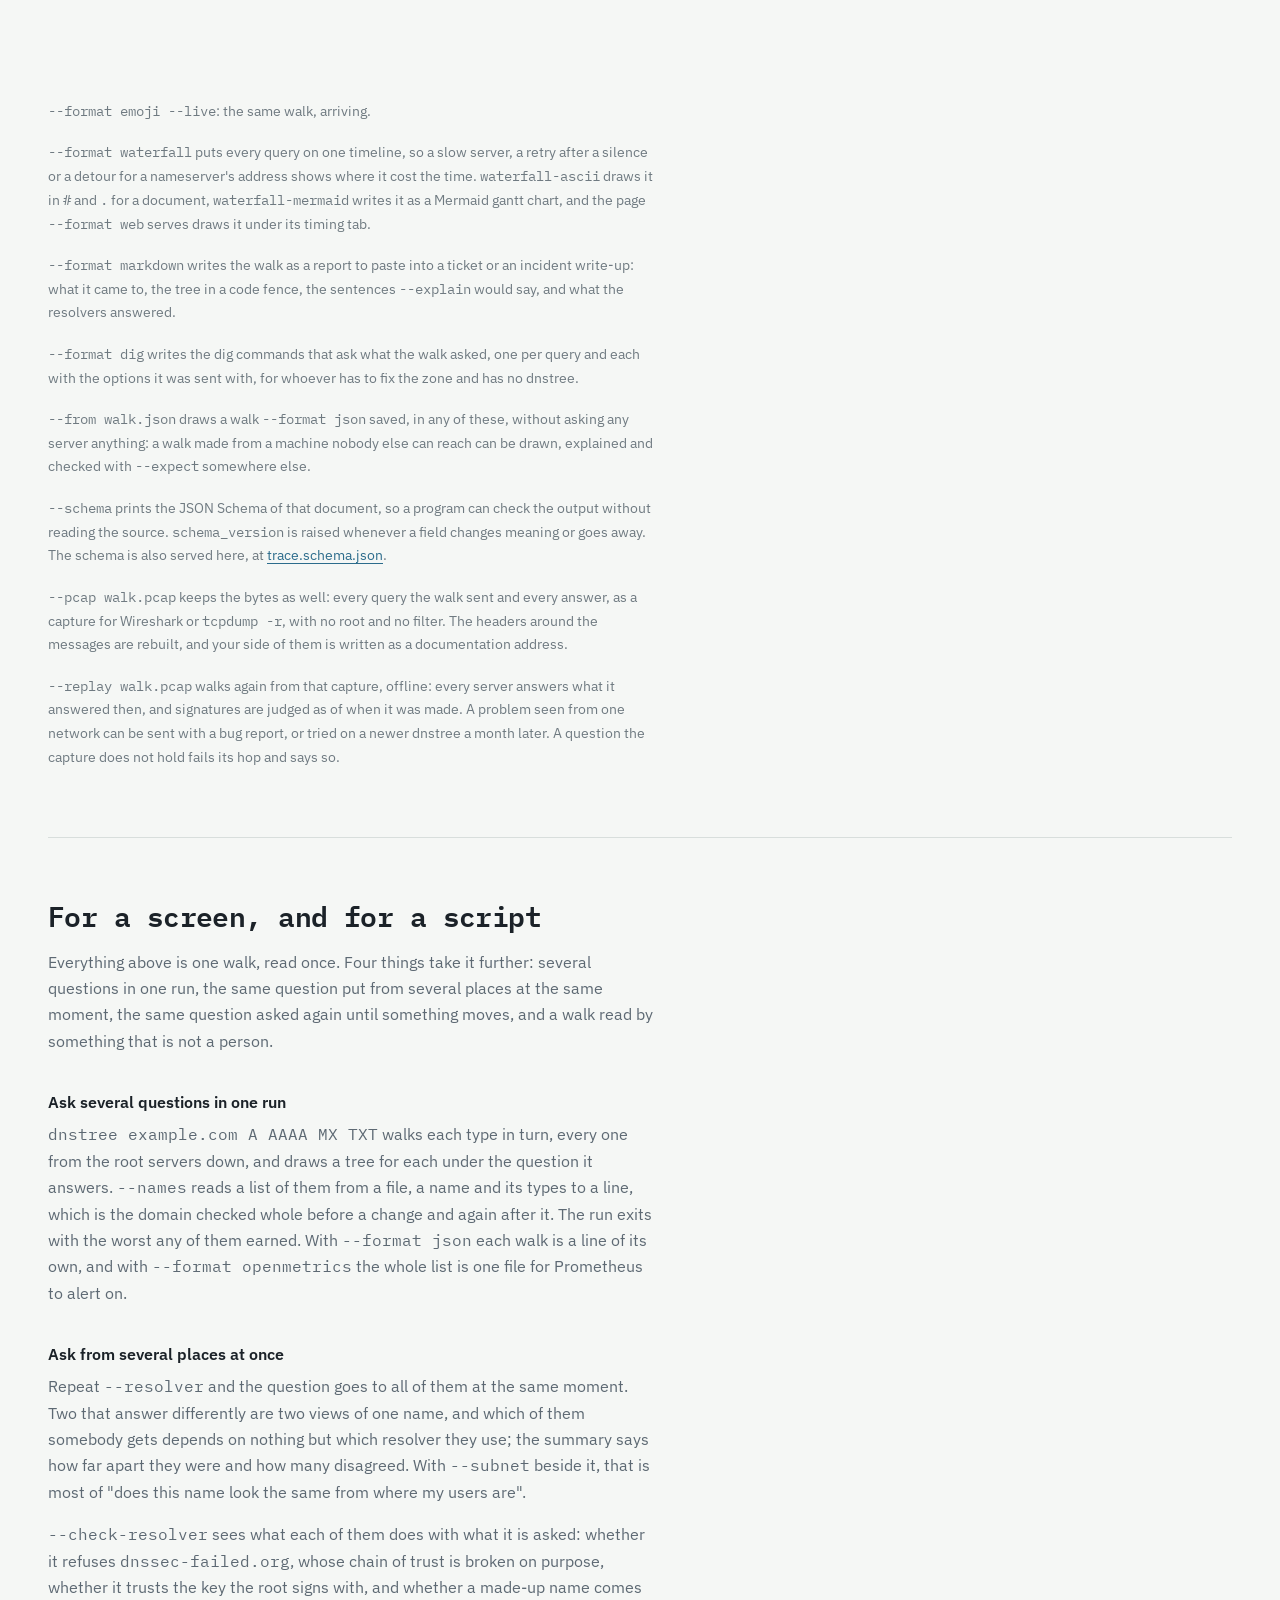
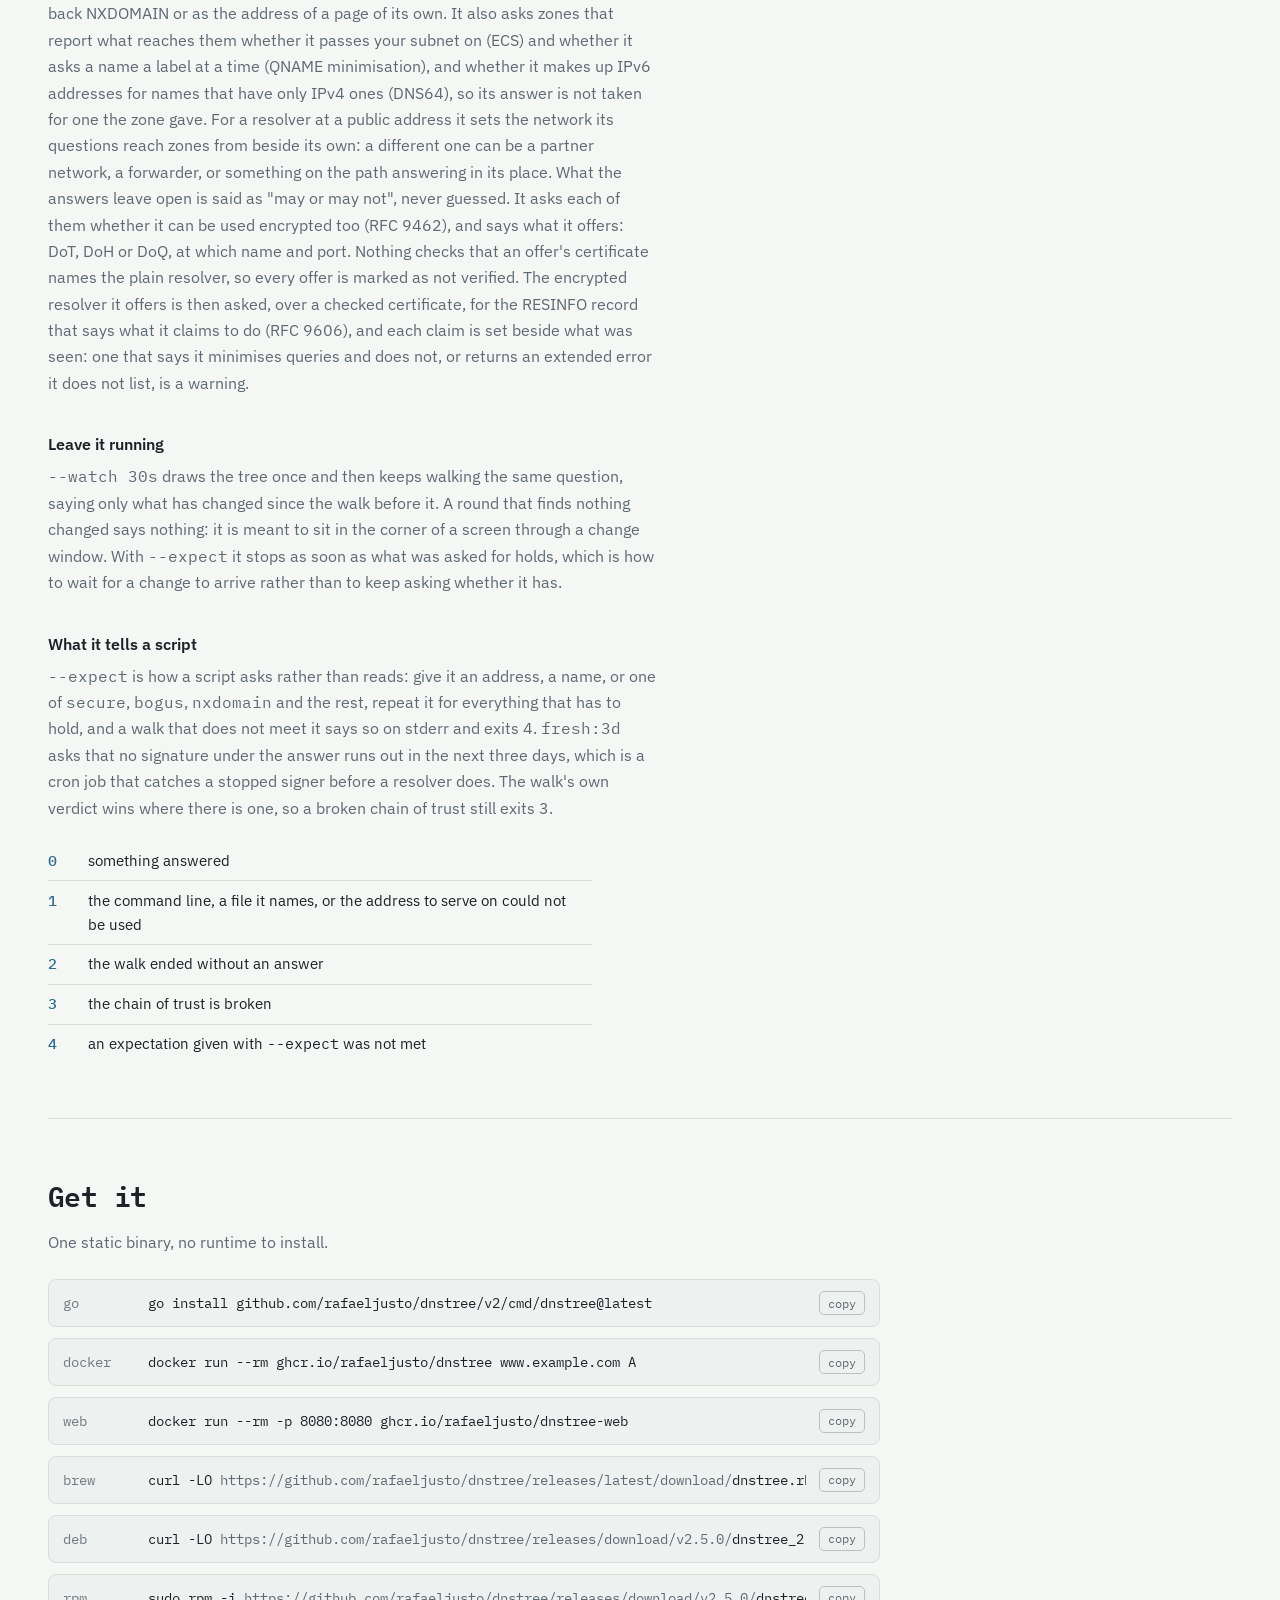
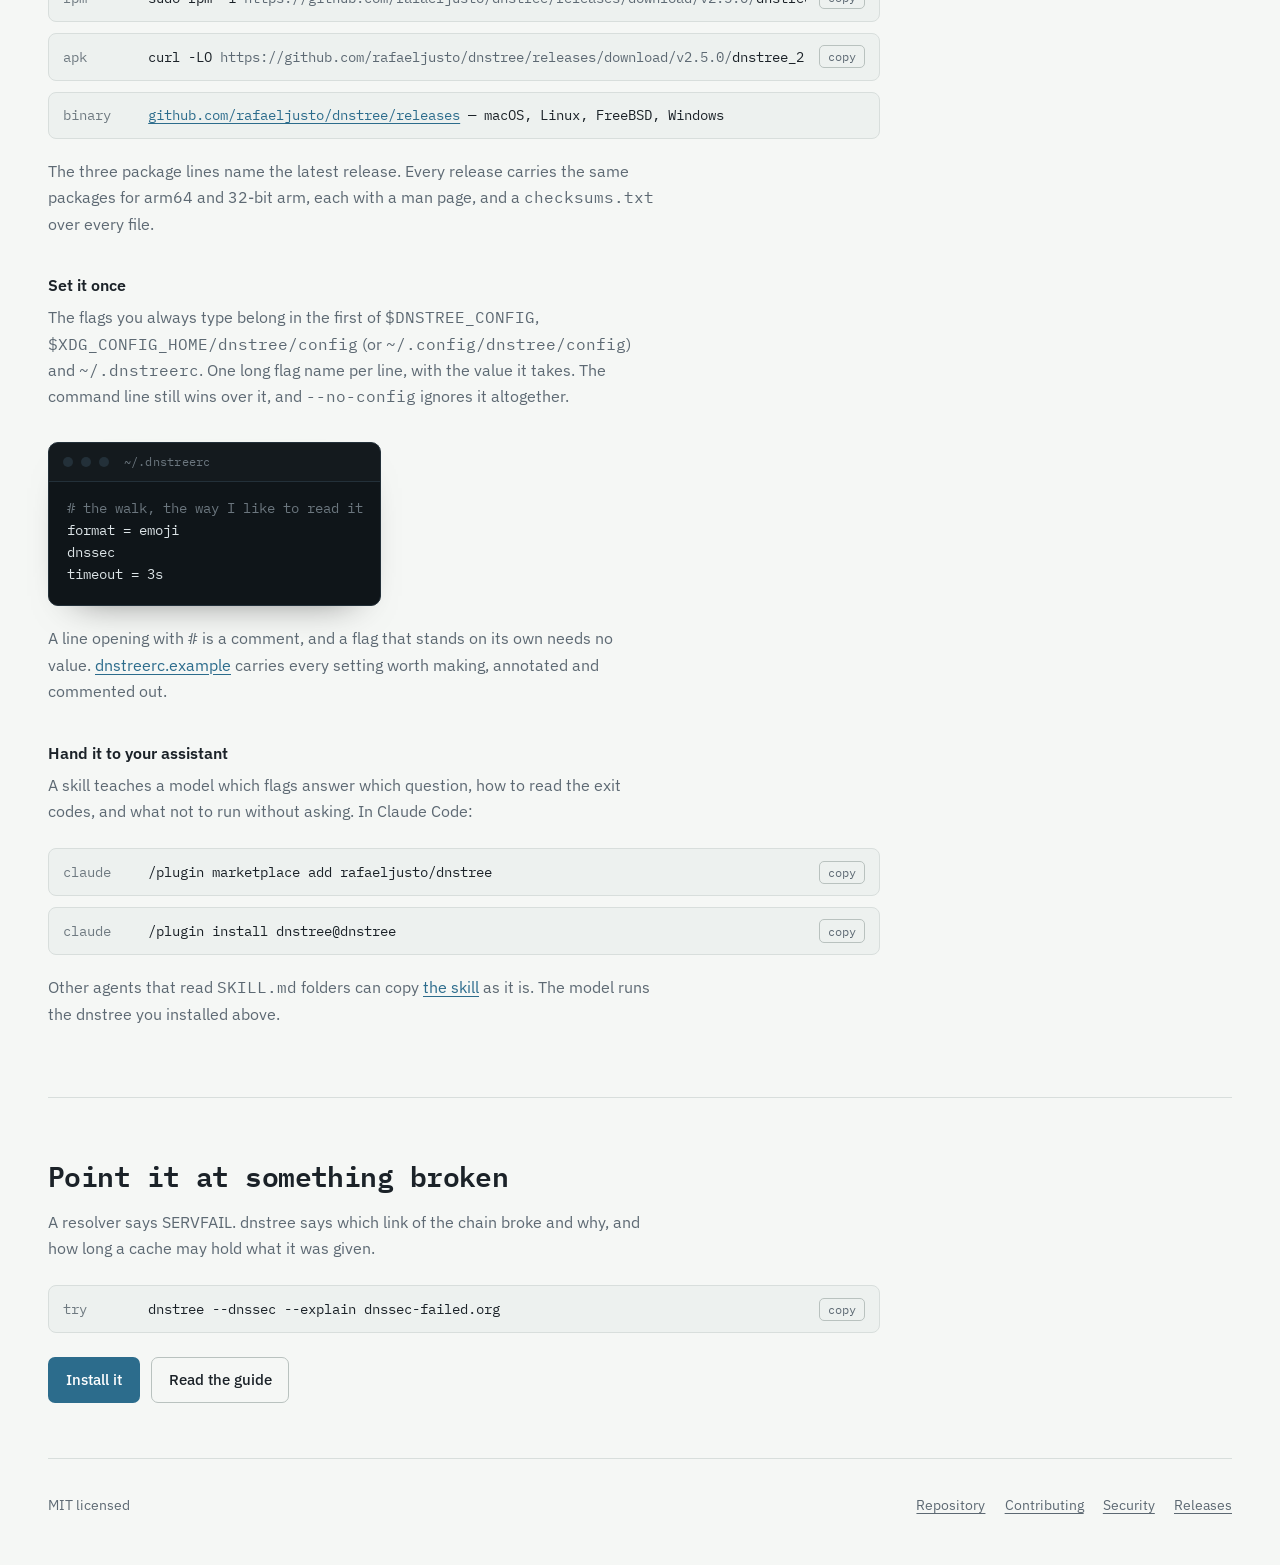
==== commit 737025b3: "feat: List the flags under headings, and carry queries with --transport --help ran to 740 lines with" ====
--- a/docs/index.html
+++ b/docs/index.html
@@ -369,7 +369,7 @@
 
       <p class="section-lede" style="margin-top:1.4rem">
         How the question travels is a separate matter from what it asks.
-        <code>--tcp</code>, <code>--dot</code> and <code>--doh</code> carry every hop over
+        <code>--transport tcp</code>, <code>dot</code> and <code>doh</code> carry every hop over
         TCP, or encrypted over TLS or HTTPS, all the way down from the root servers — and
         not every authoritative server will take one, so <code>--fallback</code> lets plain
         DNS pick up a hop the chosen transport could not reach rather than leaving a gap
@@ -1157,10 +1157,6 @@
       which of them somebody gets depends on nothing but which resolver they use; the summary
       says how far apart they were and how many disagreed. With <code>--subnet</code> beside
       it, that is most of "does this name look the same from where my users are".</p>
-      <p class="section-lede"><code>--ddr</code> asks each of them whether it can be used
-      encrypted too (RFC&nbsp;9462), and says under the tree what it offers: DoT, DoH or DoQ,
-      at which name and port. Nothing checks that an offer's certificate names the plain
-      resolver, so every offer is marked as not verified.</p>
       <p class="section-lede"><code>--check-resolver</code> sees what each of them does with
       what it is asked: whether it refuses <code>dnssec-failed.org</code>, whose chain of
       trust is broken on purpose, whether it trusts the key the root signs with, and whether a made-up
@@ -1171,7 +1167,10 @@
       address it sets the network its questions reach zones from beside its own: a different
       one can be a partner network, a forwarder, or something on the path answering in its
       place. What the answers leave open is said as "may or may not", never
-      guessed. With <code>--ddr</code> beside it, the encrypted resolver it offers is asked,
+      guessed. It asks each of them whether it can be used encrypted too (RFC&nbsp;9462),
+      and says what it offers: DoT, DoH or DoQ, at which name and port. Nothing checks that
+      an offer's certificate names the plain resolver, so every offer is marked as not
+      verified. The encrypted resolver it offers is then asked,
       over a checked certificate, for the RESINFO record that says what it claims to do
       (RFC&nbsp;9606), and each claim is set beside what was seen: one that says it
       minimises queries and does not, or returns an extended error it does not list, is
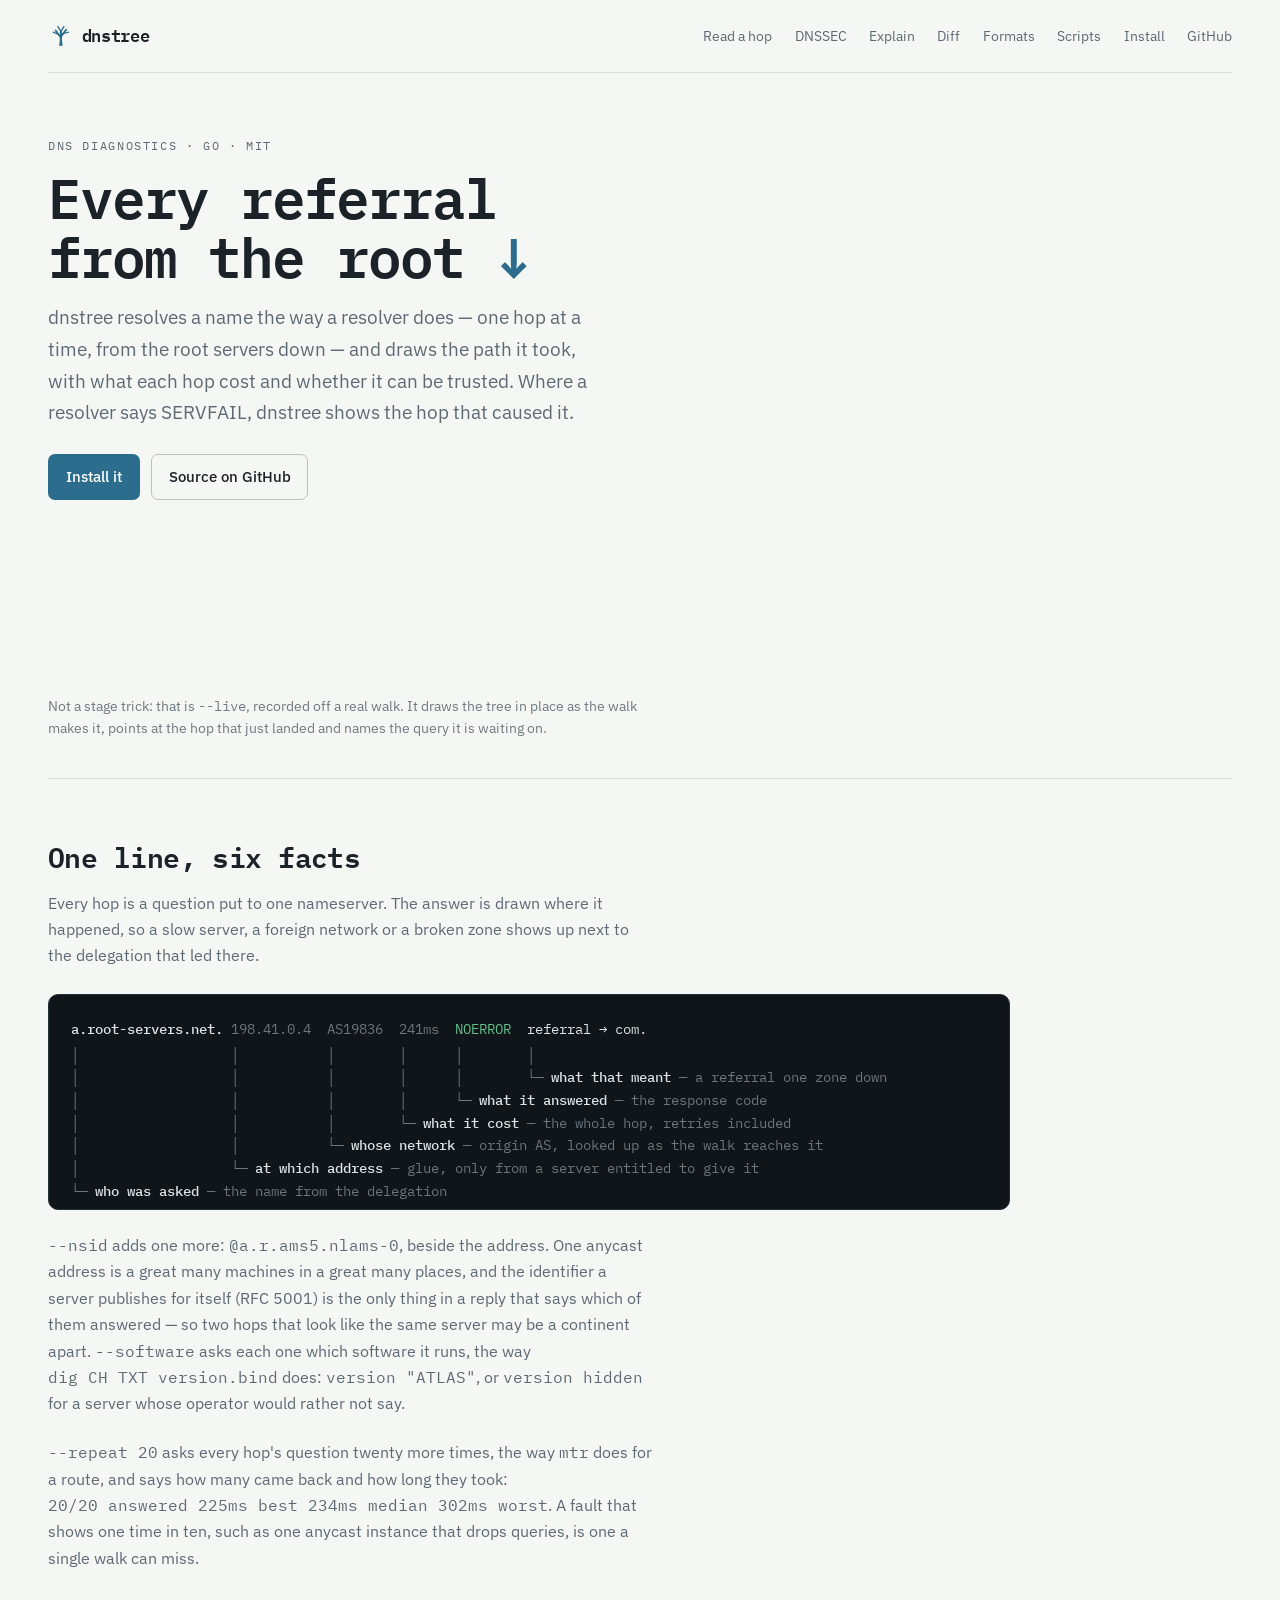
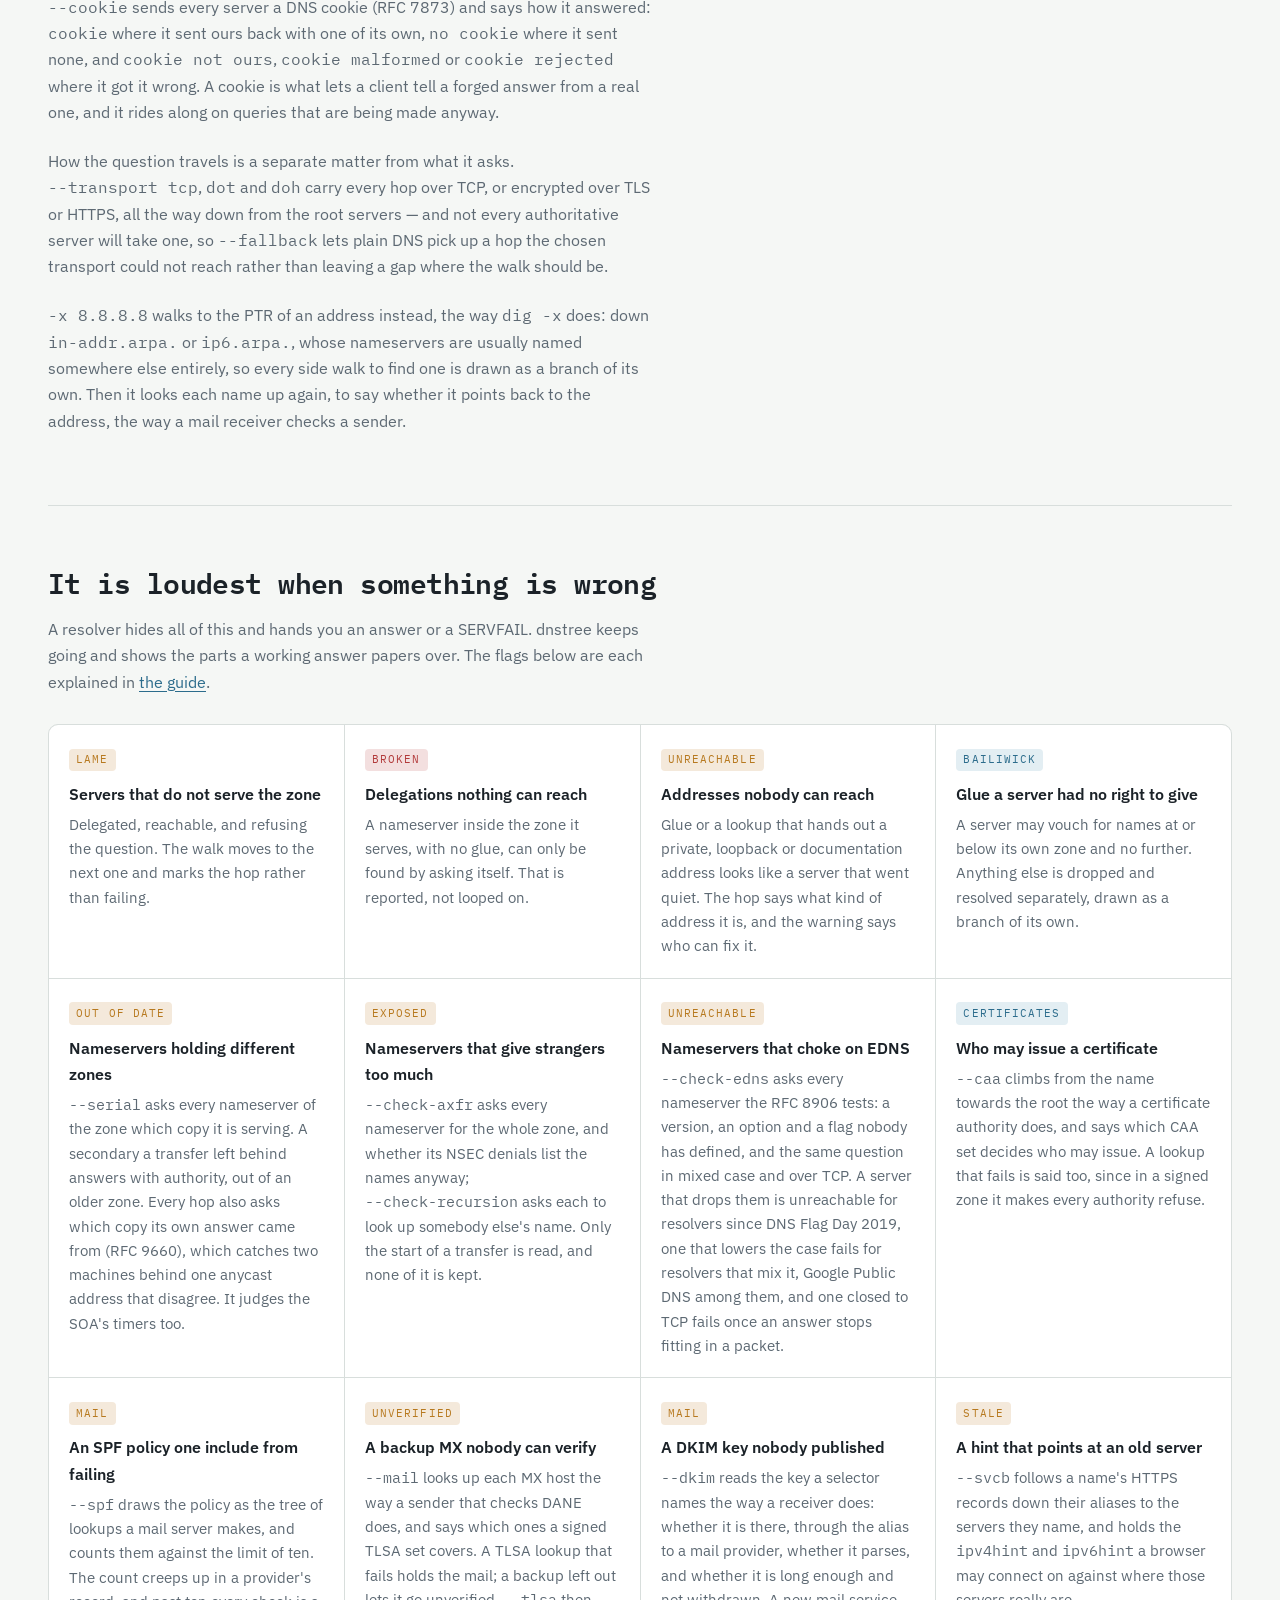
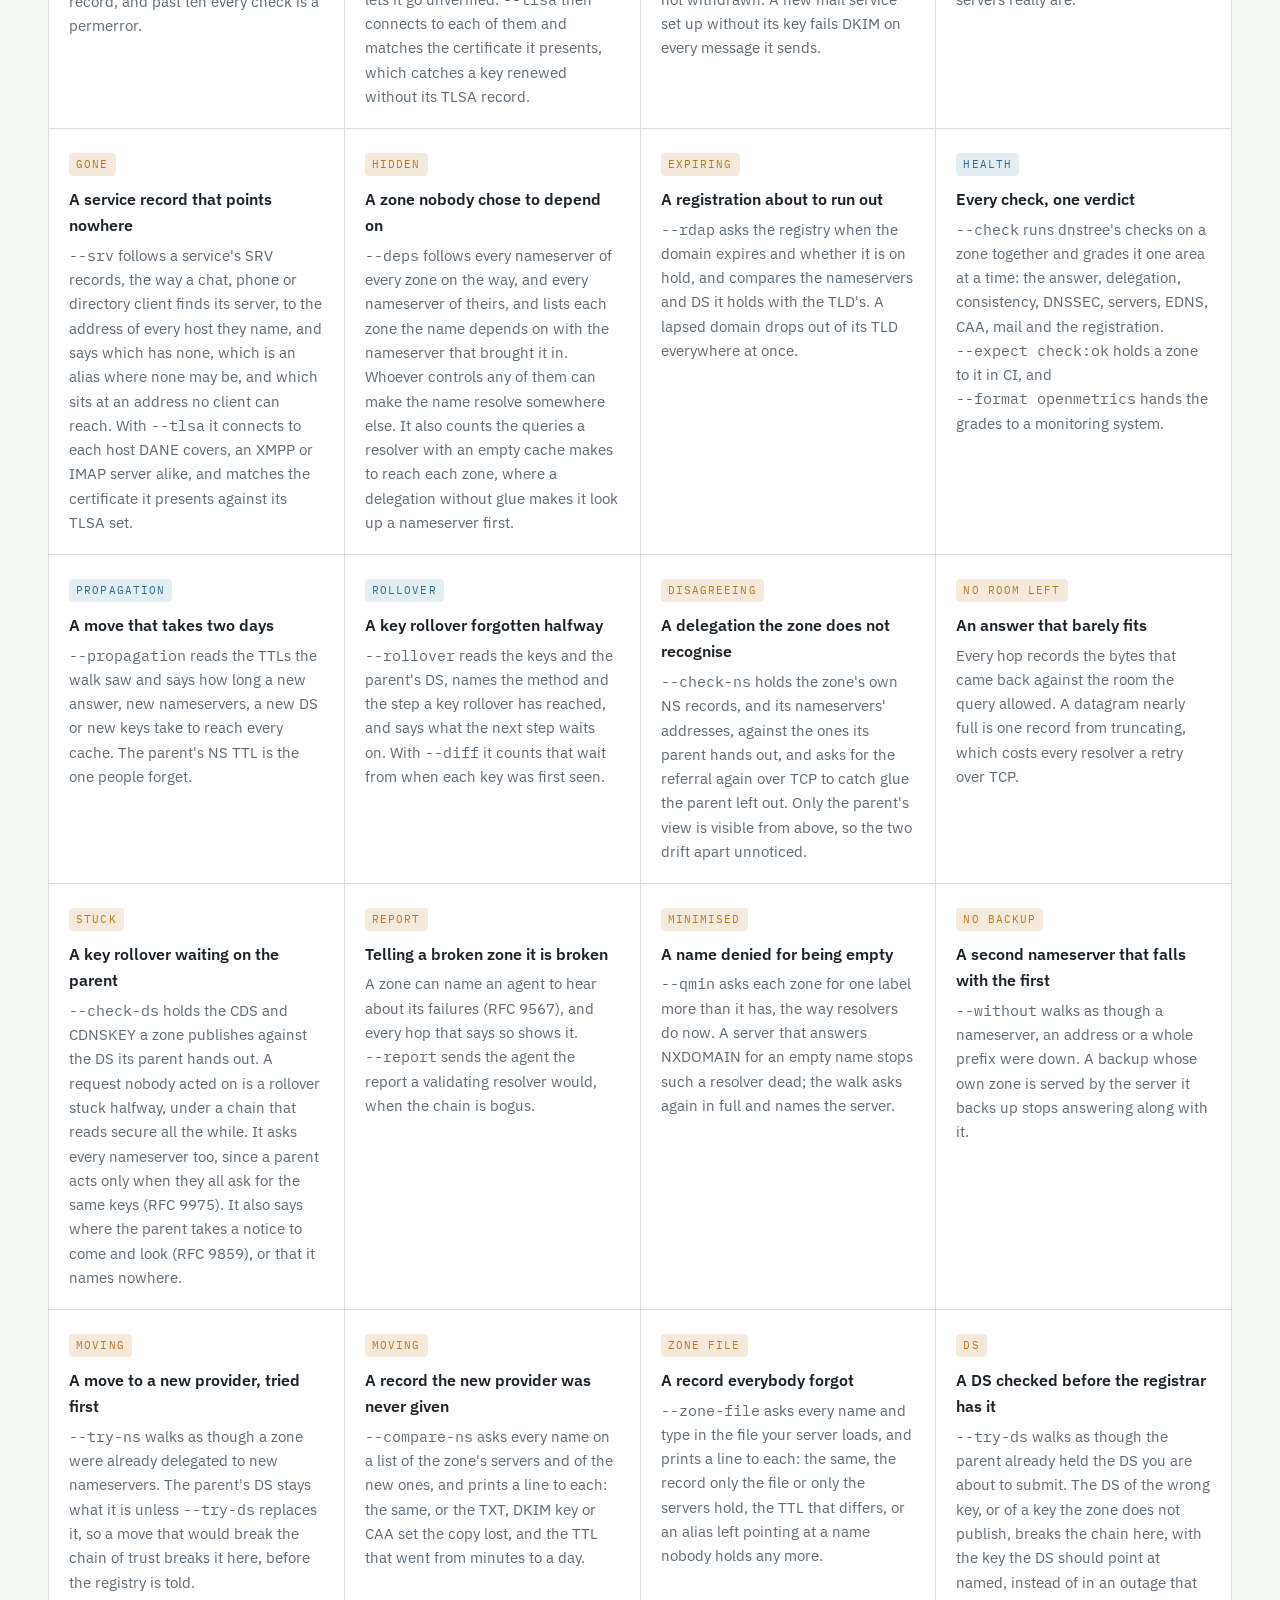
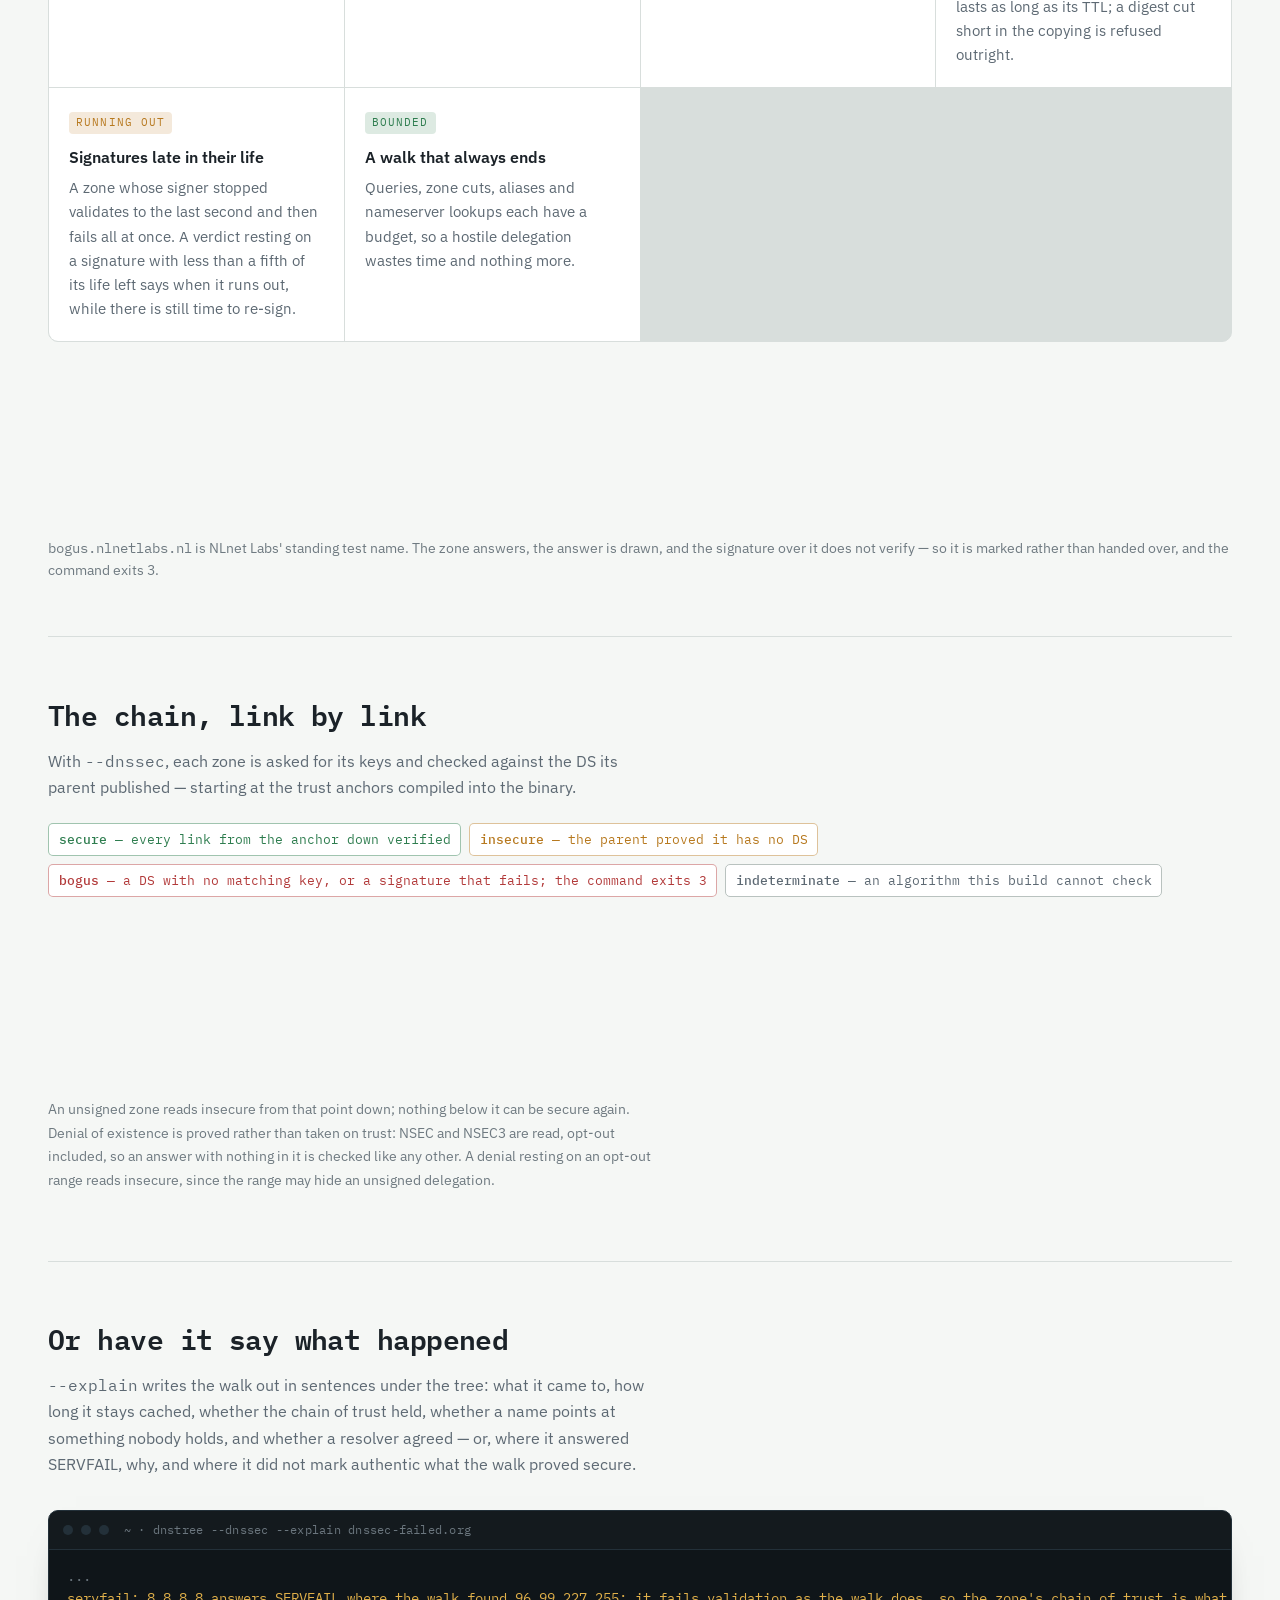
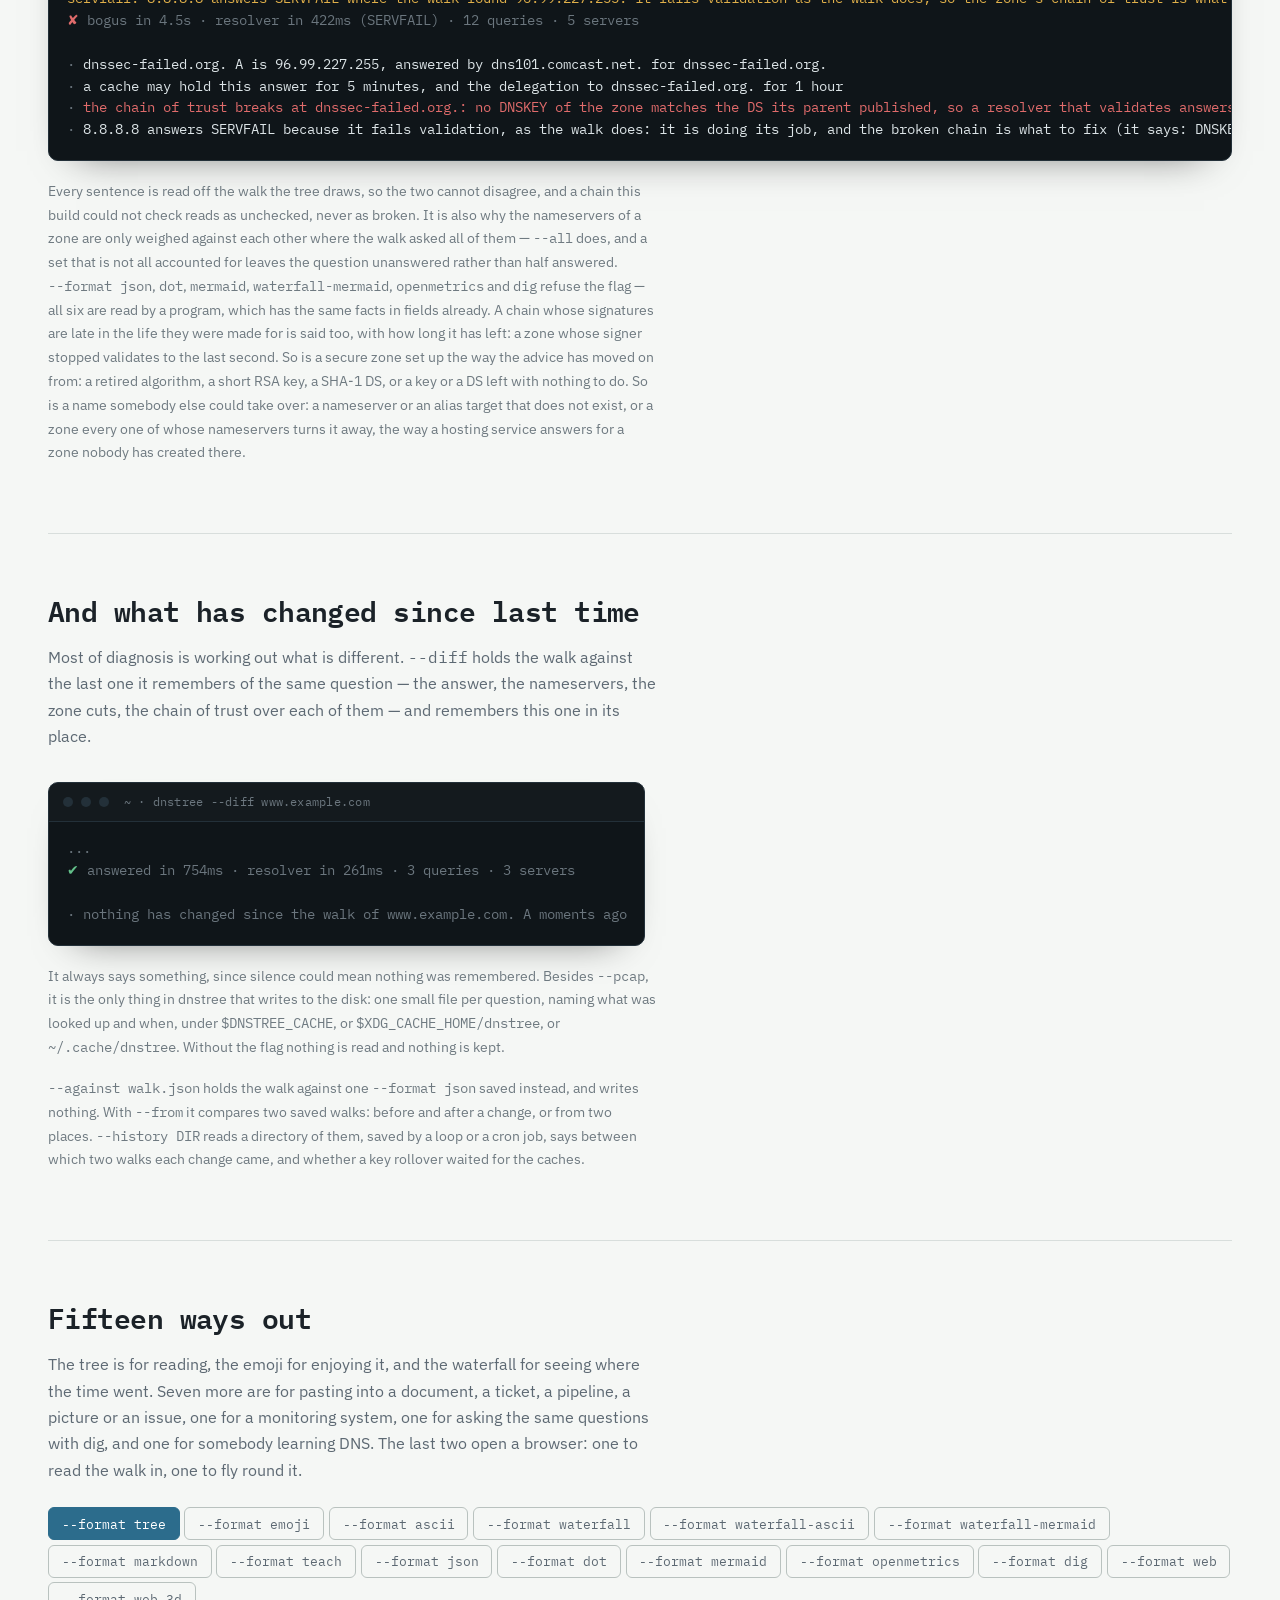
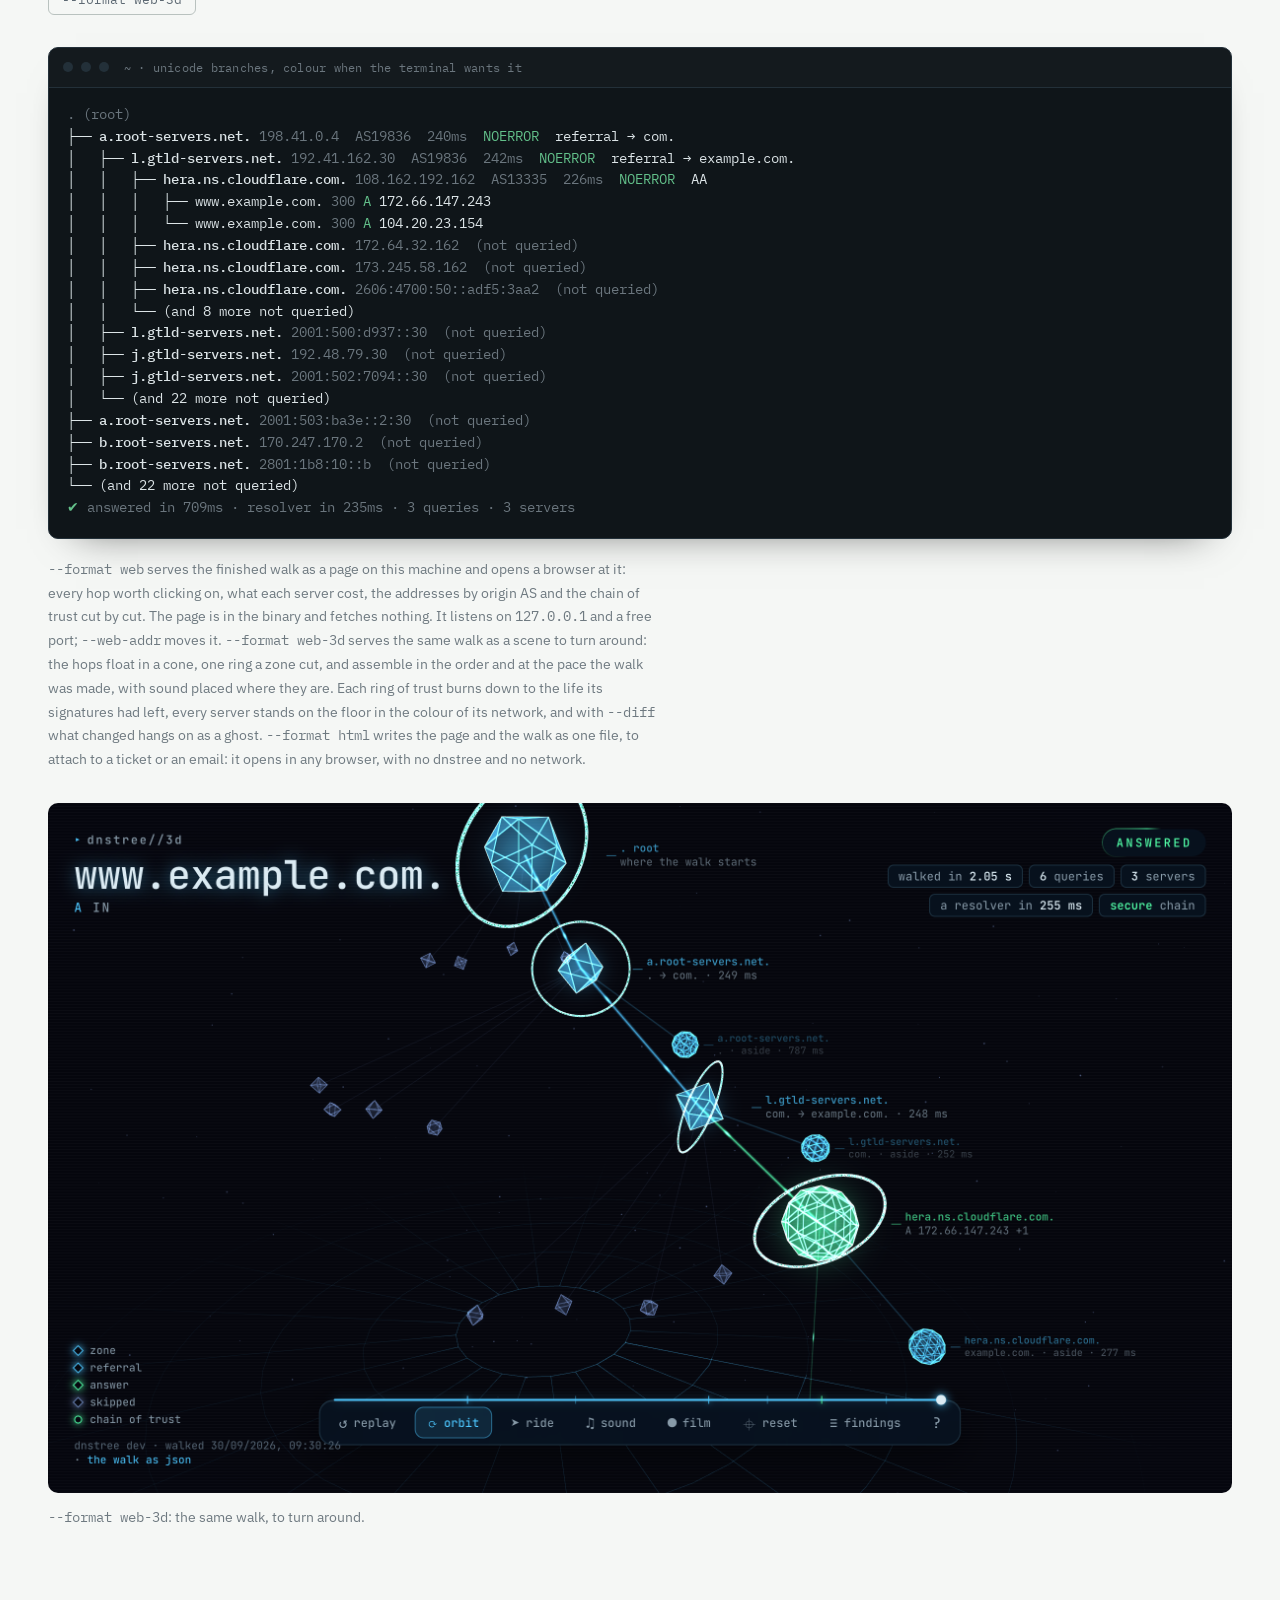
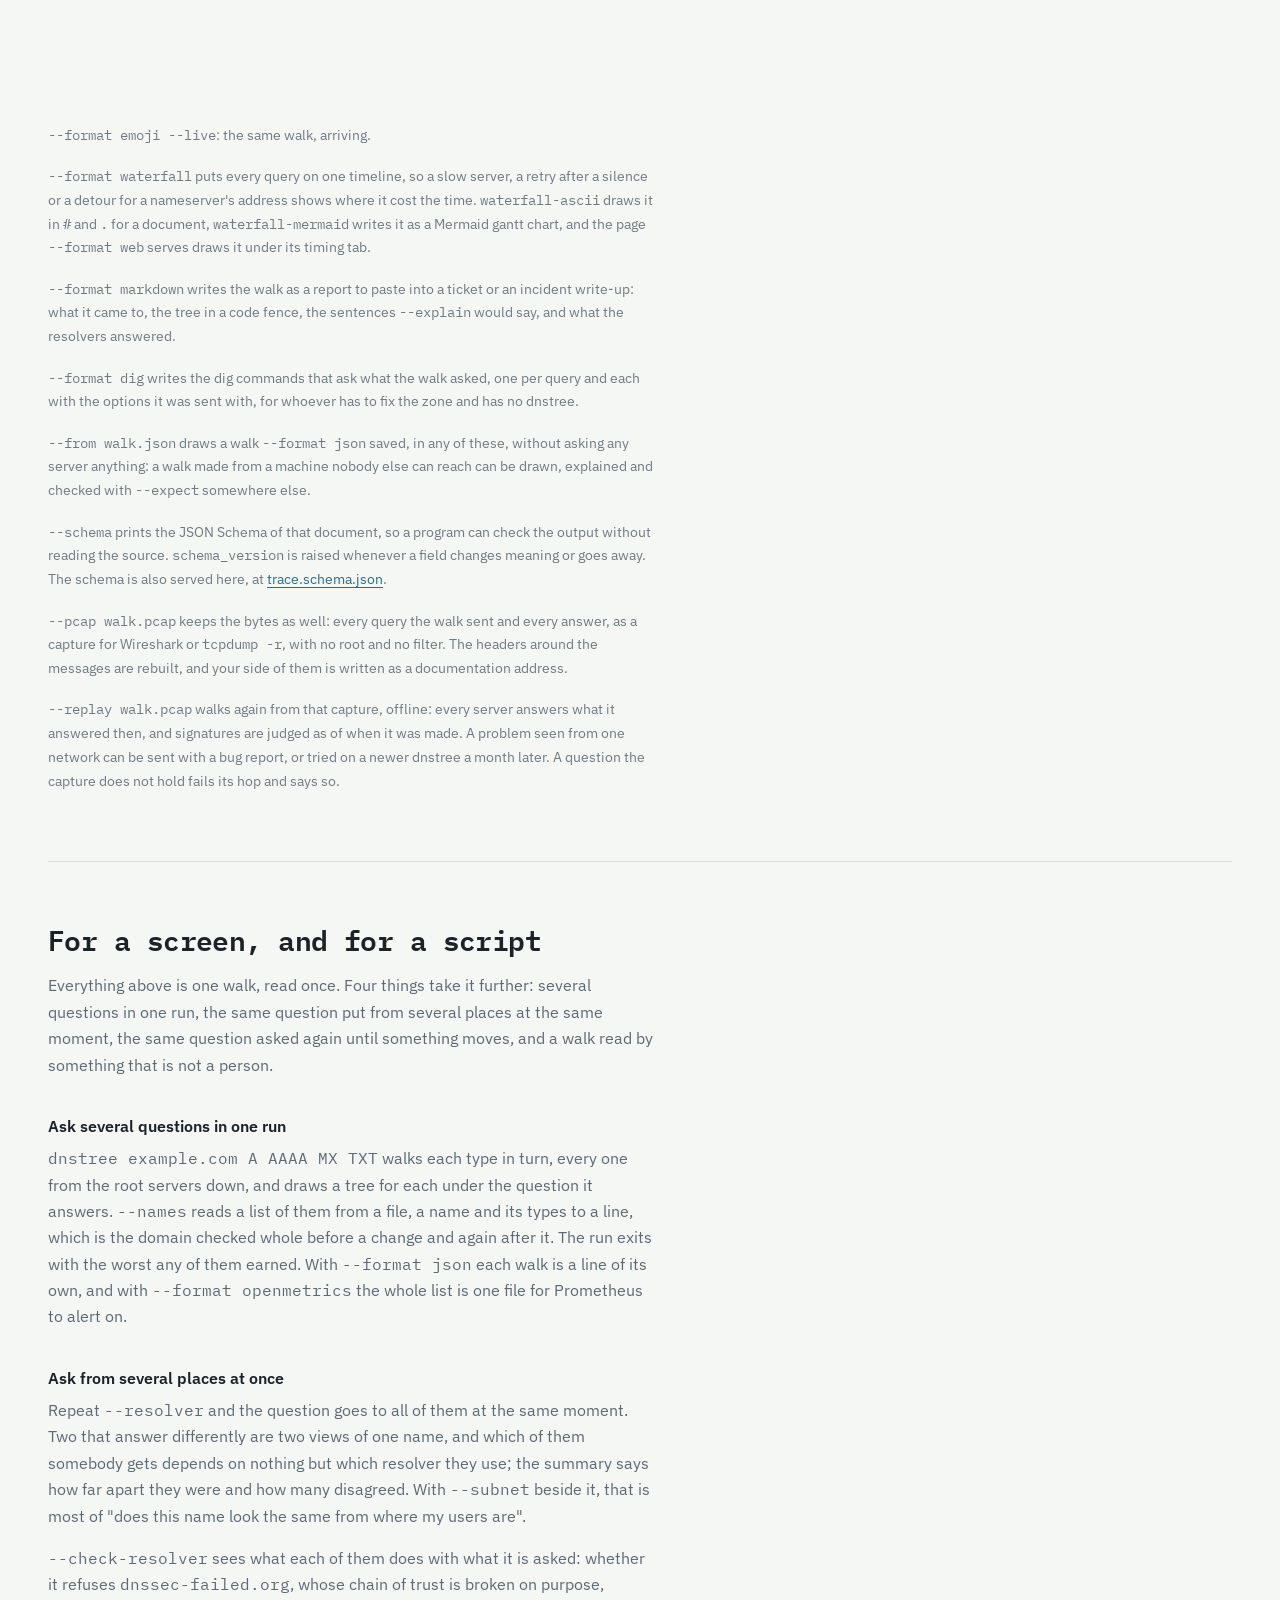
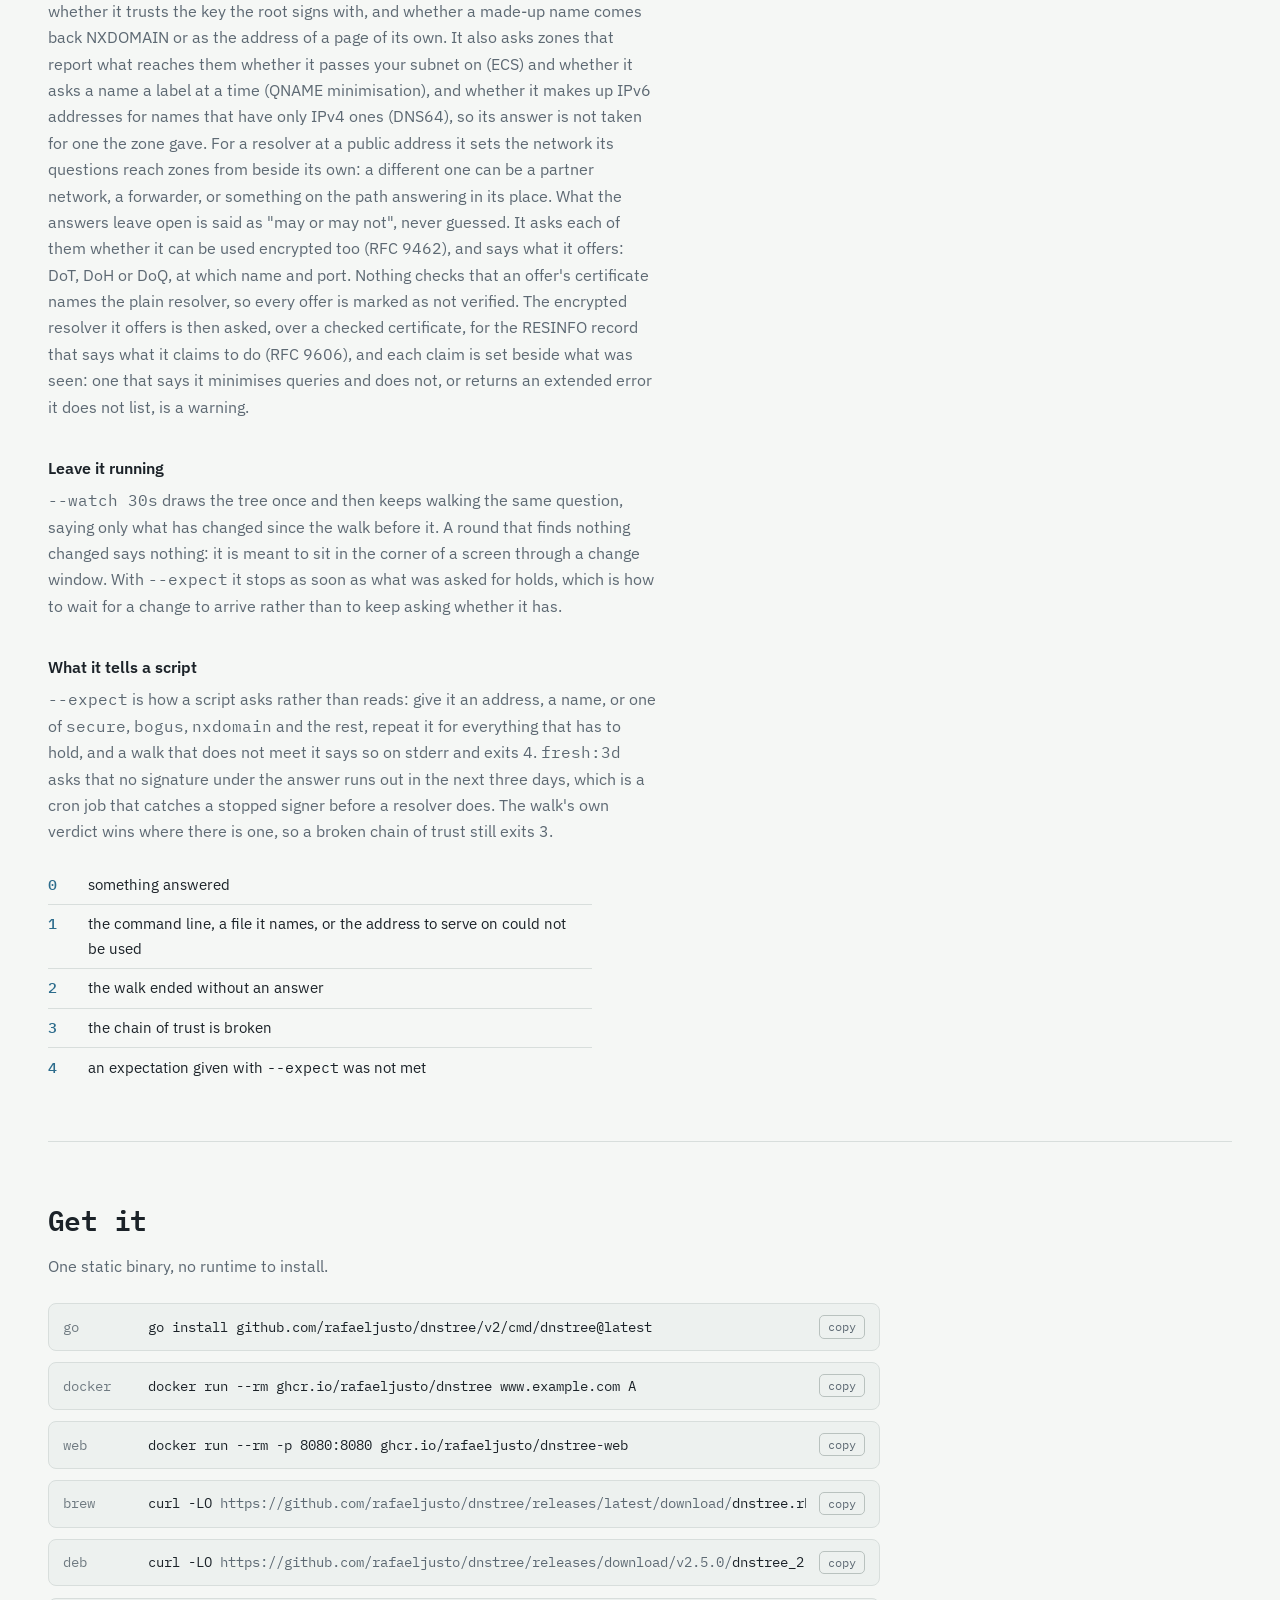
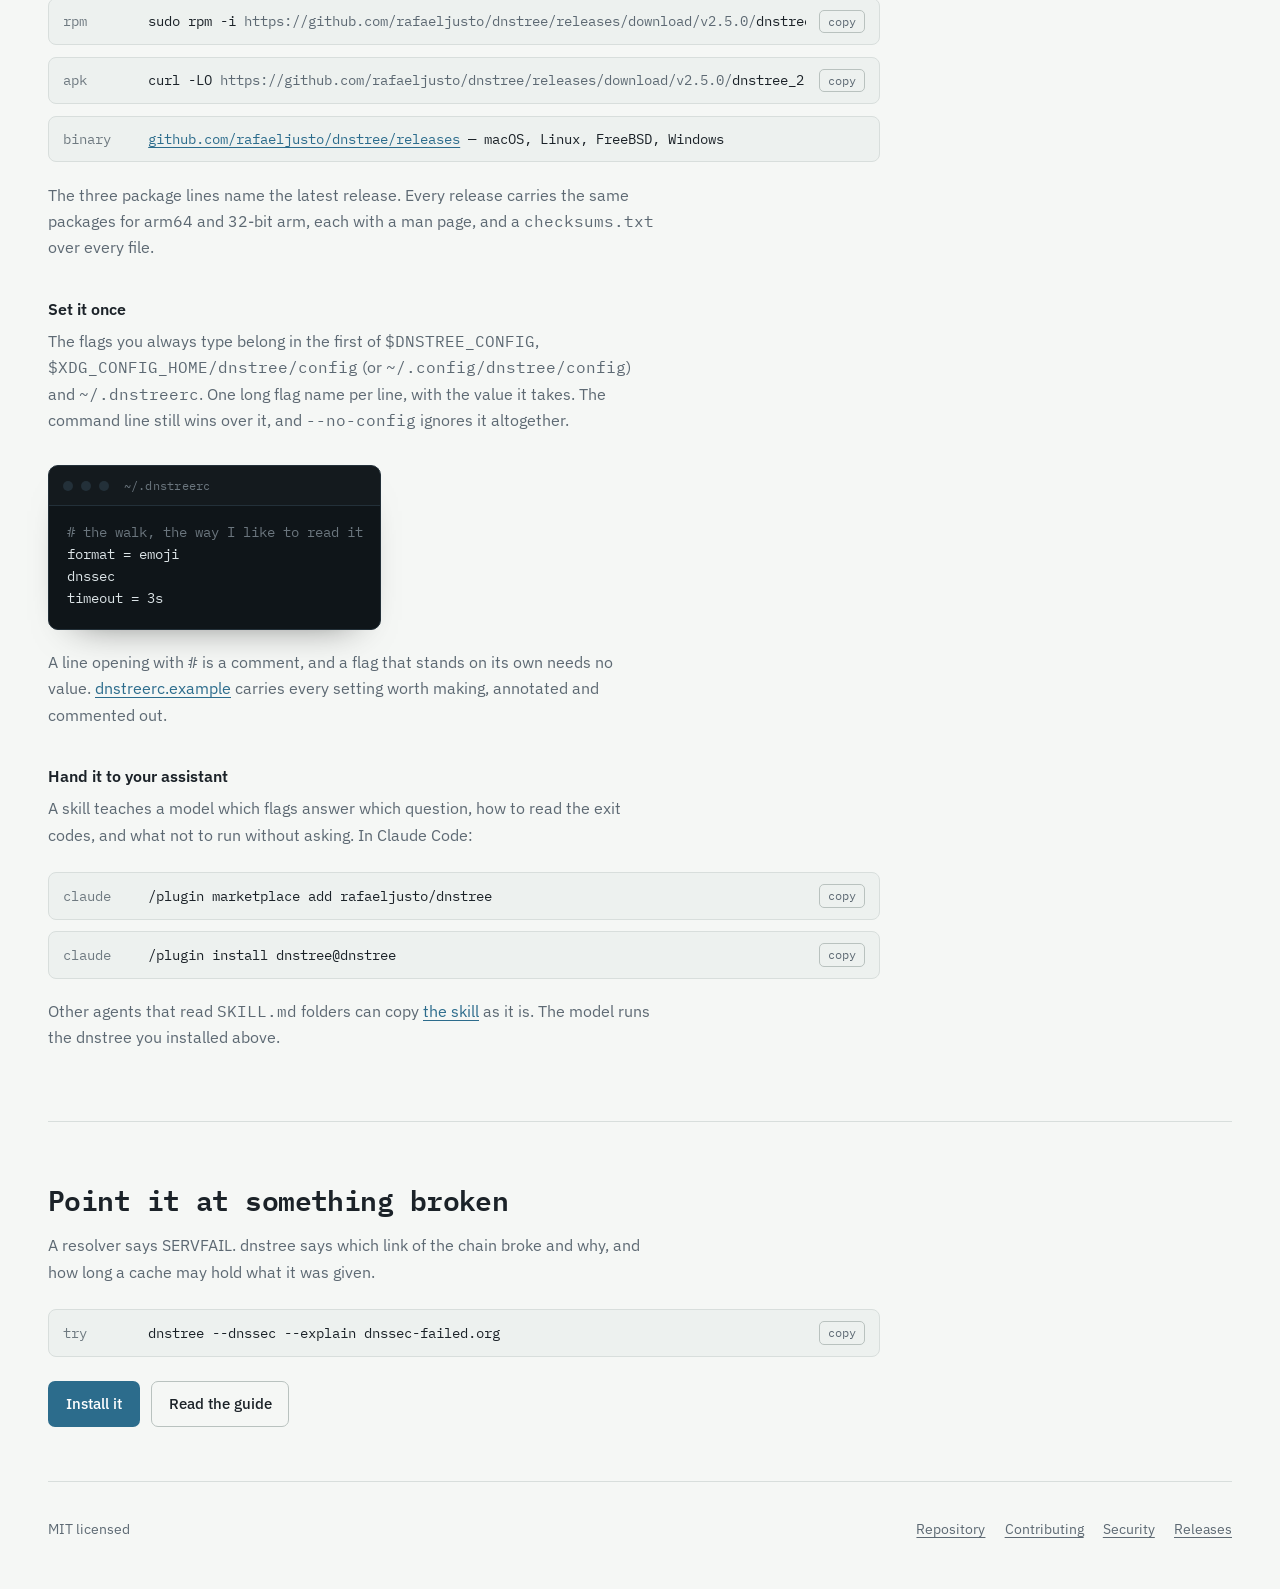
==== commit d07d739c: "feat: Write a walk as one HTML file to share, with --format html The page --format web serves went a" ====
--- a/docs/index.html
+++ b/docs/index.html
@@ -1066,6 +1066,8 @@
         the walk was made, with sound placed where they are. Each ring of trust burns down to
         the life its signatures had left, every server stands on the floor in the colour of
         its network, and with <code>--diff</code> what changed hangs on as a ghost.
+        <code>--format html</code> writes the page and the walk as one file, to attach to a
+        ticket or an email: it opens in any browser, with no dnstree and no network.
       </p>
 
       <figure class="demo">
